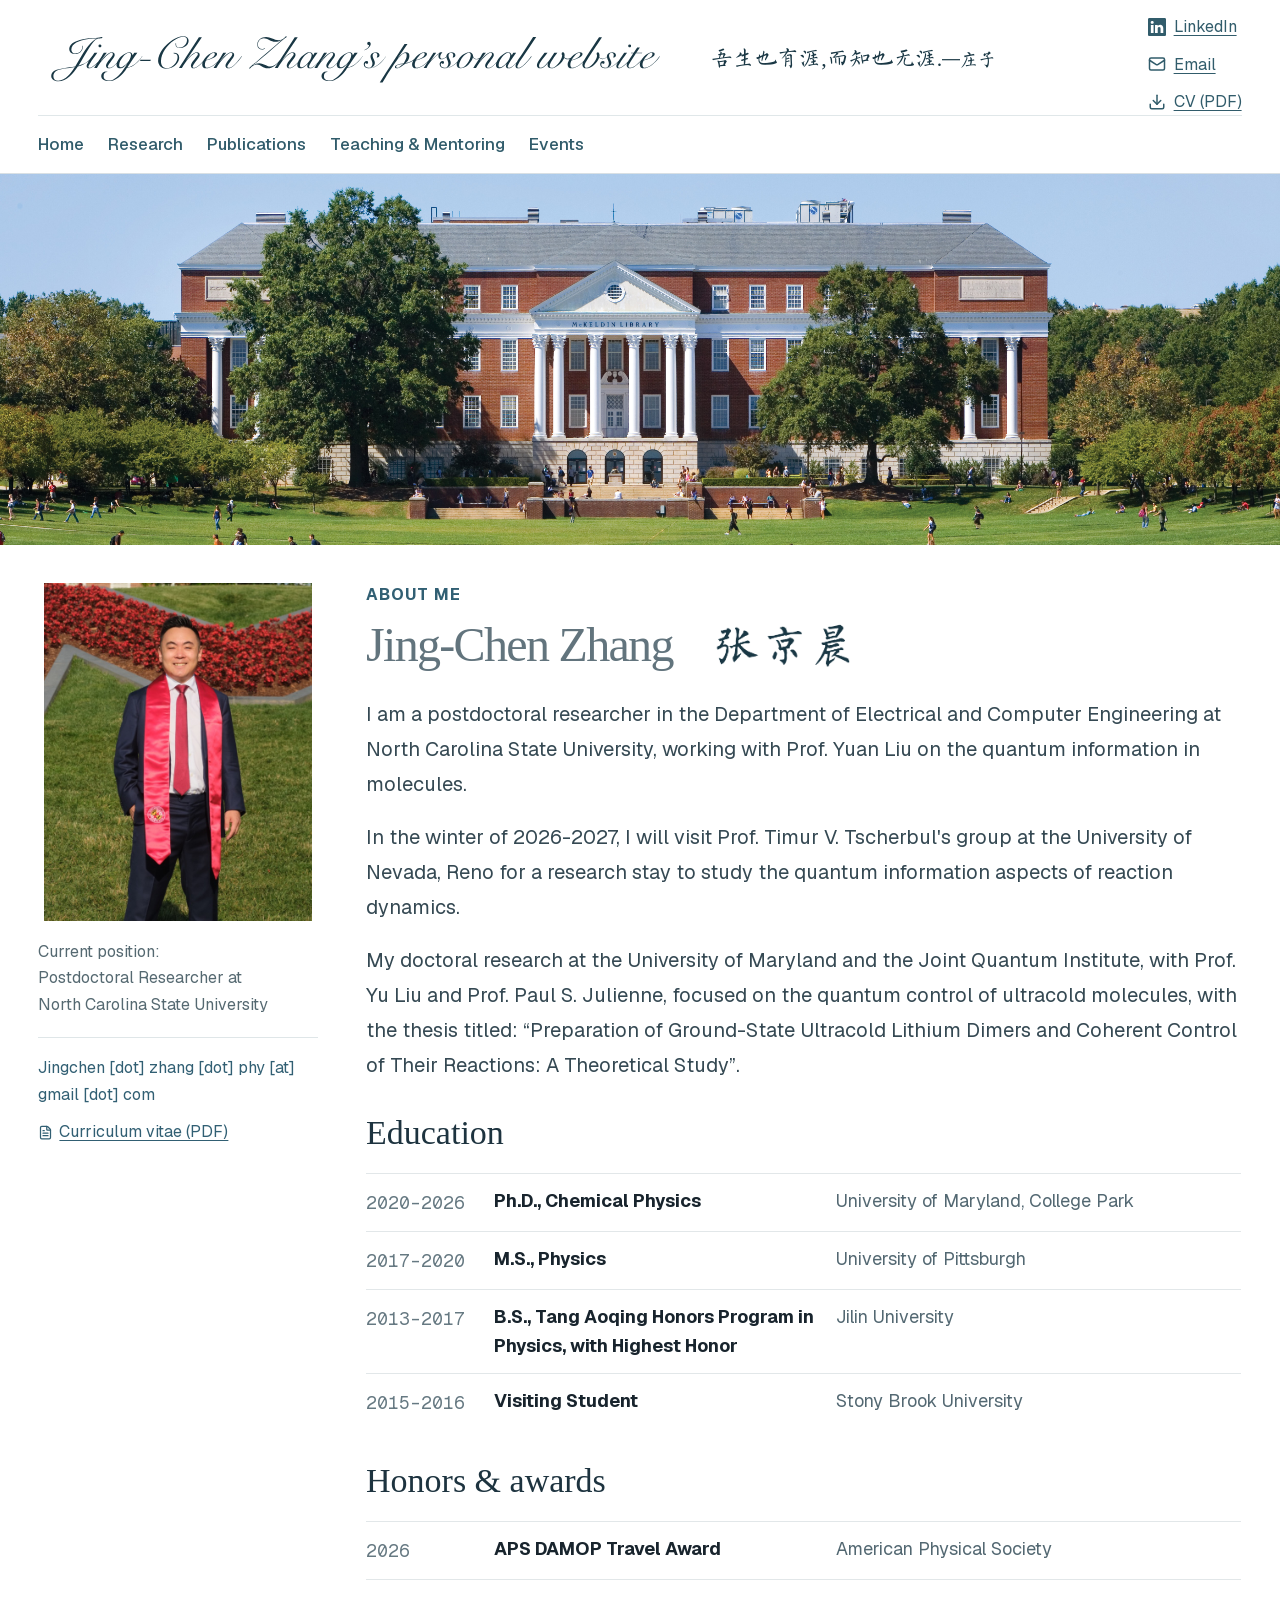
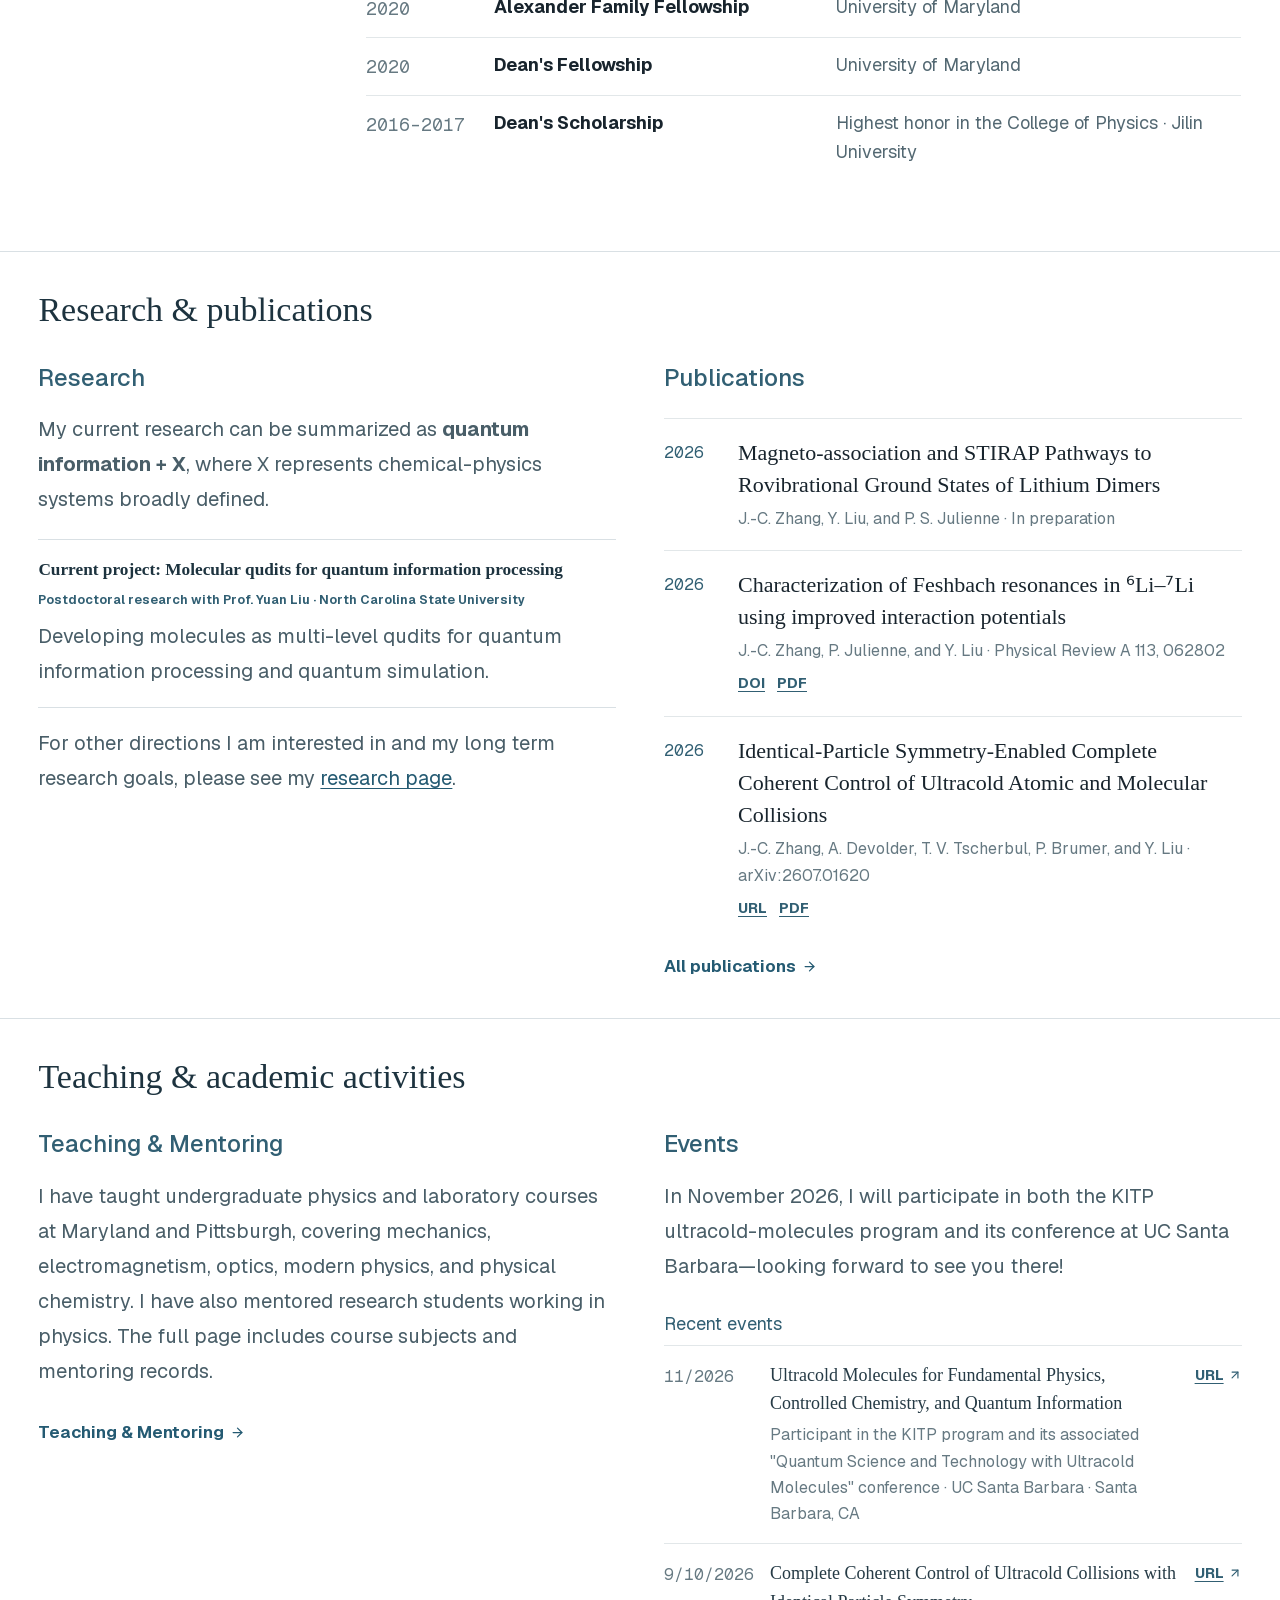
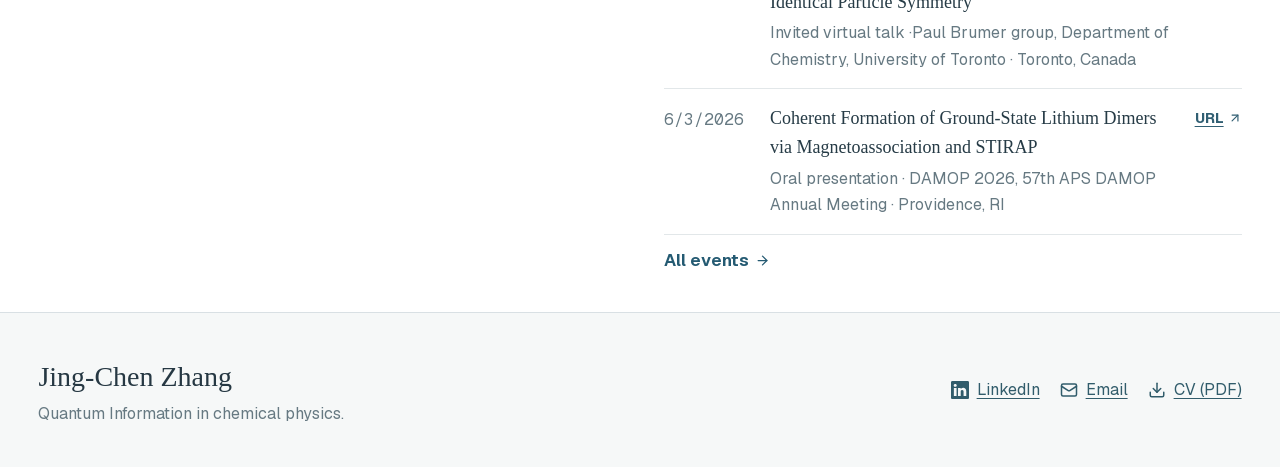
==== index.html @ 3a42a941 "Publish website from private source" ====
<!DOCTYPE html><html lang="en"><head><meta charSet="utf-8"/><meta name="viewport" content="width=device-width, initial-scale=1, viewport-fit=cover"/><link rel="preload" href="jingchen-personal-website-oneline.svg" as="image"/><link rel="preload" href="images/mckeldin-library-banner.jpg" as="image"/><link rel="preload" href="images/jingchen-zhang-portrait.jpg" as="image"/><link rel="preload" href="jingchen-zhang-liuti.png" as="image"/><link rel="stylesheet" href="_next/static/css/index.DDbt_9dZ.css" data-rsc-css-href="_next/static/css/index.DDbt_9dZ.css" data-precedence="vite-rsc/importer-resources"/><title>Jing-Chen Zhang&#x27;s personal website | 张京晨</title><meta name="description" content="Personal website of Jing-Chen Zhang (Jingchen Zhang, 张京晨), a postdoctoral researcher at NC State (NCSU) and Chemical Physics Ph.D. graduate of the University of Maryland (UMD)."/><meta name="author" content="Jing-Chen Zhang"/><link rel="author" href="https://jingchenzhang.com/"/><meta name="creator" content="Jing-Chen Zhang"/><meta property="og:title" content="Jing-Chen Zhang&#x27;s personal website | 张京晨"/><meta property="og:description" content="Personal website of Jing-Chen Zhang (Jingchen Zhang, 张京晨), a postdoctoral researcher at NC State (NCSU) and Chemical Physics Ph.D. graduate of the University of Maryland (UMD)."/><meta property="og:url" content="https://jingchenzhang.com"/><meta property="og:site_name" content="Jing-Chen Zhang&#x27;s personal website | 张京晨"/><meta property="og:type" content="website"/><meta property="og:image" content="https://jingchenzhang.com/images/mckeldin-library-banner.jpg"/><meta property="og:image:width" content="4992"/><meta property="og:image:height" content="2809"/><meta property="og:image:alt" content="Jing-Chen Zhang&#x27;s personal website | 张京晨"/><meta name="twitter:card" content="summary_large_image"/><meta name="twitter:title" content="Jing-Chen Zhang&#x27;s personal website | 张京晨"/><meta name="twitter:description" content="Personal website of Jing-Chen Zhang (Jingchen Zhang, 张京晨), a postdoctoral researcher at NC State (NCSU) and Chemical Physics Ph.D. graduate of the University of Maryland (UMD)."/><meta name="twitter:image" content="https://jingchenzhang.com/images/mckeldin-library-banner.jpg"/><link rel="icon" href="favicon.svg?v=jz"/>
<link rel="canonical" href="https://jingchenzhang.com/"/></head><body><main class="simple-site"><script type="application/ld+json">[{"@context":"https://schema.org","@type":"WebSite","@id":"https://jingchenzhang.com/#website","url":"https://jingchenzhang.com/","name":"Jing-Chen Zhang's personal website | 张京晨","alternateName":["Jing-Chen Zhang","Jingchen Zhang","张京晨"],"description":"Personal website of Jing-Chen Zhang (Jingchen Zhang, 张京晨), a postdoctoral researcher at NC State (NCSU) and Chemical Physics Ph.D. graduate of the University of Maryland (UMD).","publisher":{"@id":"https://jingchenzhang.com/#person"}},{"@context":"https://schema.org","@type":"ProfilePage","@id":"https://jingchenzhang.com/#profile","url":"https://jingchenzhang.com/","name":"Jing-Chen Zhang's personal website | 张京晨","description":"Personal website of Jing-Chen Zhang (Jingchen Zhang, 张京晨), a postdoctoral researcher at NC State (NCSU) and Chemical Physics Ph.D. graduate of the University of Maryland (UMD).","isPartOf":{"@id":"https://jingchenzhang.com/#website"},"mainEntity":{"@type":"Person","@id":"https://jingchenzhang.com/#person","name":"Jing-Chen Zhang","givenName":"Jing-Chen","familyName":"Zhang","alternateName":["张京晨","Jingchen Zhang","J.-C. Zhang"],"url":"https://jingchenzhang.com/","image":"https://jingchenzhang.com/images/jingchen-zhang-portrait.jpg","jobTitle":"Postdoctoral Researcher","description":"Personal website of Jing-Chen Zhang (Jingchen Zhang, 张京晨), a postdoctoral researcher at NC State (NCSU) and Chemical Physics Ph.D. graduate of the University of Maryland (UMD).","worksFor":{"@type":"CollegeOrUniversity","name":"North Carolina State University","alternateName":["NC State","NCSU"],"url":"https://www.ncsu.edu/"},"memberOf":{"@type":"ResearchOrganization","name":"QUEST Lab — Prof. Yuan Liu, North Carolina State University","url":"https://yuanliu.group/"},"alumniOf":[{"@type":"CollegeOrUniversity","name":"University of Maryland, College Park","alternateName":["University of Maryland","UMD"],"url":"https://www.umd.edu/"},{"@type":"CollegeOrUniversity","name":"University of Pittsburgh","url":"https://www.pitt.edu/"},{"@type":"CollegeOrUniversity","name":"Jilin University","url":"https://www.jlu.edu.cn/"}],"sameAs":["https://www.linkedin.com/in/jingchen-zhang","https://www.researchgate.net/profile/Jing-Chen-Zhang","https://quics.umd.edu/people/jing-chen-zhang","https://ipst.umd.edu/people/jingchen-zhang","https://github.com/JCZhang1"],"subjectOf":[{"@type":"WebPage","url":"https://yuanliu.group/people/#dr-jingchen-zhang"},{"@type":"WebPage","url":"https://blog.umd.edu/yuliu/group/"},{"@type":"WebPage","url":"https://umdphysics.umd.edu/people/graduate-students.html"}],"knowsAbout":["Molecular quantum information","Chemical reaction dynamics","Quantum control","Ultracold molecules","Nonequilibrium statistical mechanics"]}}]</script><header class="site-header"><div class="site-brand"><a class="wordmark" href="./" aria-label="Jing-Chen Zhang home"><img class="english-title-script" src="jingchen-personal-website-oneline.svg" width="760" height="74" alt="Jing-Chen Zhang&#x27;s personal website | 张京晨"/></a><p class="website-label visually-hidden">Jing-Chen Zhang&#x27;s personal website | 张京晨</p><p class="header-motto" lang="zh-Hans">吾生也有涯,而知也无涯.<cite>—庄子</cite></p></div><nav aria-label="Primary navigation"><a href="./">Home</a><a href="research/" data-nav-subject="research">Research</a><a href="publications/" data-nav-subject="publications">Publications</a><a href="teaching/" data-nav-subject="teaching">Teaching &amp; Mentoring</a><a href="talks/" data-nav-subject="talks">Events</a></nav><div class="header-social"><a class="contact-link" href="https://www.linkedin.com/in/jingchen-zhang" target="_blank" rel="noreferrer" aria-label="Jing-Chen Zhang on LinkedIn"><svg xmlns="http://www.w3.org/2000/svg" width="18" height="18" fill="currentColor" viewBox="0 0 16 16" aria-hidden="true" focusable="false"><path d="M0 1.146C0 .513.526 0 1.175 0h13.65C15.474 0 16 .513 16 1.146v13.708c0 .633-.526 1.146-1.175 1.146H1.175C.526 16 0 15.487 0 14.854zm4.943 12.248V6.169H2.542v7.225zm-1.2-8.212c.837 0 1.358-.554 1.358-1.248-.015-.709-.52-1.248-1.342-1.248S2.4 3.226 2.4 3.934c0 .694.521 1.248 1.327 1.248zm4.908 8.212V9.359c0-.216.016-.432.08-.586.173-.431.568-.878 1.232-.878.869 0 1.216.662 1.216 1.634v3.865h2.401V9.25c0-2.22-1.184-3.252-2.764-3.252-1.274 0-1.845.7-2.165 1.193v.025h-.016l.016-.025V6.169h-2.4c.03.678 0 7.225 0 7.225z"></path></svg><span>LinkedIn</span></a><a class="contact-link" href="mailto:jingchen.zhang.phy@gmail.com" aria-label="Email Jing-Chen Zhang"><svg xmlns="http://www.w3.org/2000/svg" width="18" height="18" viewBox="0 0 24 24" fill="none" stroke="currentColor" stroke-width="2" stroke-linecap="round" stroke-linejoin="round" class="lucide lucide-mail" aria-hidden="true"><path d="m22 7-8.991 5.727a2 2 0 0 1-2.009 0L2 7"></path><rect x="2" y="4" width="20" height="16" rx="2"></rect></svg><span>Email</span></a><a class="contact-link" href="Jing-Chen-Zhang-CV-2026.pdf" target="_blank" rel="noreferrer" aria-label="Jing-Chen Zhang&#x27;s CV (PDF)"><svg xmlns="http://www.w3.org/2000/svg" width="18" height="18" viewBox="0 0 24 24" fill="none" stroke="currentColor" stroke-width="2" stroke-linecap="round" stroke-linejoin="round" class="lucide lucide-download" aria-hidden="true"><path d="M12 15V3"></path><path d="M21 15v4a2 2 0 0 1-2 2H5a2 2 0 0 1-2-2v-4"></path><path d="m7 10 5 5 5-5"></path></svg><span>CV (PDF)</span></a></div></header><div class="home-panorama-frame"><img class="home-panorama-image" src="images/mckeldin-library-banner.jpg" alt="McKeldin Library and the fountain-lined lawn at the University of Maryland, College Park" style="object-position:center 24%" width="4992" height="2809"/></div><section class="profile-intro content-width"><aside class="profile-sidebar" aria-label="Profile and contact"><img class="profile-portrait" src="images/jingchen-zhang-portrait.jpg" width="640" height="800" alt="Jing-Chen Zhang at the University of Maryland on graduation day"/><p>Current position: <br/>Postdoctoral Researcher at<br/>North Carolina State University</p><div class="sidebar-links"><p id="contact-email" class="protected-email">Jingchen [dot] zhang [dot] phy [at] gmail [dot] com</p><a href="Jing-Chen-Zhang-CV-2026.pdf" target="_blank" rel="noreferrer"><svg xmlns="http://www.w3.org/2000/svg" width="15" height="15" viewBox="0 0 24 24" fill="none" stroke="currentColor" stroke-width="2" stroke-linecap="round" stroke-linejoin="round" class="lucide lucide-file-text" aria-hidden="true"><path d="M6 22a2 2 0 0 1-2-2V4a2 2 0 0 1 2-2h8a2.4 2.4 0 0 1 1.704.706l3.588 3.588A2.4 2.4 0 0 1 20 8v12a2 2 0 0 1-2 2z"></path><path d="M14 2v5a1 1 0 0 0 1 1h5"></path><path d="M10 9H8"></path><path d="M16 13H8"></path><path d="M16 17H8"></path></svg> Curriculum vitae (PDF)</a></div></aside><div class="profile-copy"><p class="simple-kicker">About me</p><h1 class="profile-name"><span class="english-name">Jing-Chen Zhang</span><img class="intro-name-calligraphy" src="jingchen-zhang-liuti.png" width="190" height="48" alt="张京晨" lang="zh-Hans"/></h1><p>I am a postdoctoral researcher in the Department of Electrical and Computer Engineering at North Carolina State University, working with Prof. Yuan Liu on the quantum information in molecules.</p><p>In the winter of 2026-2027, I will visit Prof. Timur V. Tscherbul&#x27;s group at the University of Nevada, Reno for a research stay to study the quantum information aspects of reaction dynamics.</p><p>My doctoral research at the University of Maryland and the Joint Quantum Institute, with Prof. Yu Liu and Prof. Paul S. Julienne, focused on the quantum control of ultracold molecules, with the thesis titled: “Preparation of Ground-State Ultracold Lithium Dimers and Coherent Control of Their Reactions: A Theoretical Study”.</p><section class="home-education" aria-labelledby="home-education-heading"><h2 id="home-education-heading">Education</h2><div class="education-list"><div class="education-row"><time>2020–2026</time><strong>Ph.D., Chemical Physics</strong><span>University of Maryland, College Park</span></div><div class="education-row"><time>2017–2020</time><strong>M.S., Physics</strong><span>University of Pittsburgh</span></div><div class="education-row"><time>2013–2017</time><strong>B.S., Tang Aoqing Honors Program in Physics, with Highest Honor</strong><span>Jilin University</span></div><div class="education-row"><time>2015–2016</time><strong>Visiting Student</strong><span>Stony Brook University</span></div></div></section><section class="home-education" aria-labelledby="home-awards-heading"><h2 id="home-awards-heading">Honors &amp; awards</h2><div class="education-list"><div class="education-row"><time>2026</time><strong>APS DAMOP Travel Award</strong><span>American Physical Society</span></div><div class="education-row"><time>2020</time><strong>Alexander Family Fellowship</strong><span>University of Maryland</span></div><div class="education-row"><time>2020</time><strong>Dean&#x27;s Fellowship</strong><span>University of Maryland</span></div><div class="education-row"><time>2016–2017</time><strong>Dean&#x27;s Scholarship</strong><span>Highest honor in the College of Physics · Jilin University</span></div></div></section></div></section><section class="home-section home-group content-width"><h2>Research &amp; publications</h2><div class="home-group-content"><div class="home-summary home-group-subject" data-home-subject="research"><h3 id="research-heading"><a href="research/">Research</a></h3><p>My current research can be summarized as <strong>quantum information + X</strong>, where X represents chemical-physics systems broadly defined.</p><div class="home-research-projects"><article><h4>Current project: Molecular qudits for quantum information processing</h4><p class="home-project-context">Postdoctoral research with Prof. Yuan Liu · North Carolina State University</p><p>Developing molecules as multi-level qudits for quantum information processing and quantum simulation.</p></article></div><p>For other directions I am interested in and my long term research goals, please see my <a href="research/" class="research-page-link">research page</a>.</p></div><div class="home-summary home-group-subject" data-home-subject="publications"><h3 id="publications-heading"><a href="publications/">Publications</a></h3><div class="simple-publications"><article><time>2026</time><div><h3>Magneto-association and STIRAP Pathways to Rovibrational Ground States of Lithium Dimers</h3><p>J.-C. Zhang, Y. Liu, and P. S. Julienne<!-- --> · <!-- -->In preparation</p></div></article><article><time>2026</time><div><h3>Characterization of Feshbach resonances in ⁶Li–⁷Li using improved interaction potentials</h3><p>J.-C. Zhang, P. Julienne, and Y. Liu<!-- --> · <!-- -->Physical Review A 113, 062802</p><a href="https://doi.org/10.1103/p3bm-rpcb" target="_blank" rel="noreferrer">DOI</a><a href="papers/zhang-2026-feshbach-resonances.pdf" target="_blank" rel="noreferrer">PDF</a></div></article><article><time>2026</time><div><h3>Identical-Particle Symmetry-Enabled Complete Coherent Control of Ultracold Atomic and Molecular Collisions</h3><p>J.-C. Zhang, A. Devolder, T. V. Tscherbul, P. Brumer, and Y. Liu<!-- --> · <!-- -->arXiv:2607.01620</p><a href="https://arxiv.org/abs/2607.01620" target="_blank" rel="noreferrer">URL</a><a href="papers/zhang-2026-coherent-control.pdf" target="_blank" rel="noreferrer">PDF</a></div></article></div><a class="text-link section-more" href="publications/">All publications<svg xmlns="http://www.w3.org/2000/svg" width="15" height="15" viewBox="0 0 24 24" fill="none" stroke="currentColor" stroke-width="2" stroke-linecap="round" stroke-linejoin="round" class="lucide lucide-arrow-right" aria-hidden="true"><path d="M5 12h14"></path><path d="m12 5 7 7-7 7"></path></svg></a></div></div></section><section class="home-section home-group content-width"><h2>Teaching &amp; academic activities</h2><div class="home-group-content"><div class="home-summary home-group-subject" data-home-subject="teaching"><h3 id="teaching-heading"><a href="teaching/">Teaching &amp; Mentoring</a></h3><p>I have taught undergraduate physics and laboratory courses at Maryland and Pittsburgh, covering mechanics, electromagnetism, optics, modern physics, and physical chemistry. I have also mentored research students working in physics. The full page includes course subjects and mentoring records.</p><a class="text-link section-more" href="teaching/">Teaching &amp; Mentoring<svg xmlns="http://www.w3.org/2000/svg" width="15" height="15" viewBox="0 0 24 24" fill="none" stroke="currentColor" stroke-width="2" stroke-linecap="round" stroke-linejoin="round" class="lucide lucide-arrow-right" aria-hidden="true"><path d="M5 12h14"></path><path d="m12 5 7 7-7 7"></path></svg></a></div><div class="home-summary home-group-subject" data-home-subject="talks"><h3 id="activities-heading"><a href="talks/">Events</a></h3><p>In November 2026, I will participate in both the KITP ultracold-molecules program and its conference at UC Santa Barbara—looking forward to see you there!</p><section class="home-activity-block" aria-labelledby="home-talks-heading"><h4 id="home-talks-heading">Recent events</h4><div class="activity-list"><article class="activity-row"><time>11/2026</time><div><strong>Ultracold Molecules for Fundamental Physics, Controlled Chemistry, and Quantum Information</strong><small>Participant in the KITP program and its associated &quot;Quantum Science and Technology with Ultracold Molecules&quot; conference · UC Santa Barbara · Santa Barbara, CA</small></div><a class="activity-url" href="https://www.kitp.ucsb.edu/activities/ultracold-c26" target="_blank" rel="noreferrer" aria-label="Open URL for Ultracold Molecules for Fundamental Physics, Controlled Chemistry, and Quantum Information">URL <svg xmlns="http://www.w3.org/2000/svg" width="14" height="14" viewBox="0 0 24 24" fill="none" stroke="currentColor" stroke-width="2" stroke-linecap="round" stroke-linejoin="round" class="lucide lucide-arrow-up-right" aria-hidden="true"><path d="M7 7h10v10"></path><path d="M7 17 17 7"></path></svg></a></article><article class="activity-row"><time>9/10/2026</time><div><strong>Complete Coherent Control of Ultracold Collisions with Identical Particle Symmetry</strong><small>Invited virtual talk ·Paul Brumer group, Department of Chemistry, University of Toronto · Toronto, Canada</small></div><a class="activity-url" href="https://www.chemistry.utoronto.ca/people/directories/all-faculty/paul-brumer" target="_blank" rel="noreferrer" aria-label="Open URL for Complete Coherent Control of Ultracold Collisions with Identical Particle Symmetry">URL <svg xmlns="http://www.w3.org/2000/svg" width="14" height="14" viewBox="0 0 24 24" fill="none" stroke="currentColor" stroke-width="2" stroke-linecap="round" stroke-linejoin="round" class="lucide lucide-arrow-up-right" aria-hidden="true"><path d="M7 7h10v10"></path><path d="M7 17 17 7"></path></svg></a></article><article class="activity-row"><time>6/3/2026</time><div><strong>Coherent Formation of Ground-State Lithium Dimers via Magnetoassociation and STIRAP</strong><small>Oral presentation · DAMOP 2026, 57th APS DAMOP Annual Meeting · Providence, RI</small></div><a class="activity-url" href="https://meetings-archive.aps.org/damop/2026/f08/7/" target="_blank" rel="noreferrer" aria-label="Open URL for Coherent Formation of Ground-State Lithium Dimers via Magnetoassociation and STIRAP">URL <svg xmlns="http://www.w3.org/2000/svg" width="14" height="14" viewBox="0 0 24 24" fill="none" stroke="currentColor" stroke-width="2" stroke-linecap="round" stroke-linejoin="round" class="lucide lucide-arrow-up-right" aria-hidden="true"><path d="M7 7h10v10"></path><path d="M7 17 17 7"></path></svg></a></article></div></section><a class="text-link section-more" href="talks/">All events<svg xmlns="http://www.w3.org/2000/svg" width="15" height="15" viewBox="0 0 24 24" fill="none" stroke="currentColor" stroke-width="2" stroke-linecap="round" stroke-linejoin="round" class="lucide lucide-arrow-right" aria-hidden="true"><path d="M5 12h14"></path><path d="m12 5 7 7-7 7"></path></svg></a></div></div></section><footer><div><strong>Jing-Chen Zhang</strong><span>Quantum Information in chemical physics.</span></div><div class="footer-links"><a class="contact-link" href="https://www.linkedin.com/in/jingchen-zhang" target="_blank" rel="noreferrer" aria-label="Jing-Chen Zhang on LinkedIn"><svg xmlns="http://www.w3.org/2000/svg" width="18" height="18" fill="currentColor" viewBox="0 0 16 16" aria-hidden="true" focusable="false"><path d="M0 1.146C0 .513.526 0 1.175 0h13.65C15.474 0 16 .513 16 1.146v13.708c0 .633-.526 1.146-1.175 1.146H1.175C.526 16 0 15.487 0 14.854zm4.943 12.248V6.169H2.542v7.225zm-1.2-8.212c.837 0 1.358-.554 1.358-1.248-.015-.709-.52-1.248-1.342-1.248S2.4 3.226 2.4 3.934c0 .694.521 1.248 1.327 1.248zm4.908 8.212V9.359c0-.216.016-.432.08-.586.173-.431.568-.878 1.232-.878.869 0 1.216.662 1.216 1.634v3.865h2.401V9.25c0-2.22-1.184-3.252-2.764-3.252-1.274 0-1.845.7-2.165 1.193v.025h-.016l.016-.025V6.169h-2.4c.03.678 0 7.225 0 7.225z"></path></svg><span>LinkedIn</span></a><a class="contact-link" href="mailto:jingchen.zhang.phy@gmail.com" aria-label="Email Jing-Chen Zhang"><svg xmlns="http://www.w3.org/2000/svg" width="18" height="18" viewBox="0 0 24 24" fill="none" stroke="currentColor" stroke-width="2" stroke-linecap="round" stroke-linejoin="round" class="lucide lucide-mail" aria-hidden="true"><path d="m22 7-8.991 5.727a2 2 0 0 1-2.009 0L2 7"></path><rect x="2" y="4" width="20" height="16" rx="2"></rect></svg><span>Email</span></a><a class="contact-link" href="Jing-Chen-Zhang-CV-2026.pdf" target="_blank" rel="noreferrer" aria-label="Jing-Chen Zhang&#x27;s CV (PDF)"><svg xmlns="http://www.w3.org/2000/svg" width="18" height="18" viewBox="0 0 24 24" fill="none" stroke="currentColor" stroke-width="2" stroke-linecap="round" stroke-linejoin="round" class="lucide lucide-download" aria-hidden="true"><path d="M12 15V3"></path><path d="M21 15v4a2 2 0 0 1-2 2H5a2 2 0 0 1-2-2v-4"></path><path d="m7 10 5 5 5-5"></path></svg><span>CV (PDF)</span></a></div></footer></main><script data-owner-analytics type="module" src="https://static.cloudflareinsights.com/beacon.min.js" data-cf-beacon='{"token":"21d9a593dcea431090efbbdfda2f0b38"}'></script></body></html>
---- _next/static/css/index.DDbt_9dZ.css ----
@font-face{font-family:Geist;font-style:normal;font-weight:100 900;font-display:swap;src:url(../../../fonts/geist-ff2310f5.woff2)format("woff2");unicode-range:U+460-52F,U+1C80-1C8A,U+20B4,U+2DE0-2DFF,U+A640-A69F,U+FE2E-FE2F}@font-face{font-family:Geist;font-style:normal;font-weight:100 900;font-display:swap;src:url(../../../fonts/geist-875ccdd4.woff2)format("woff2");unicode-range:U+301,U+400-45F,U+490-491,U+4B0-4B1,U+2116}@font-face{font-family:Geist;font-style:normal;font-weight:100 900;font-display:swap;src:url(../../../fonts/geist-52306abf.woff2)format("woff2");unicode-range:U+102-103,U+110-111,U+128-129,U+168-169,U+1A0-1A1,U+1AF-1B0,U+300-301,U+303-304,U+308-309,U+323,U+329,U+1EA0-1EF9,U+20AB}@font-face{font-family:Geist;font-style:normal;font-weight:100 900;font-display:swap;src:url(../../../fonts/geist-001175b1.woff2)format("woff2");unicode-range:U+100-2BA,U+2BD-2C5,U+2C7-2CC,U+2CE-2D7,U+2DD-2FF,U+304,U+308,U+329,U+1D00-1DBF,U+1E00-1E9F,U+1EF2-1EFF,U+2020,U+20A0-20AB,U+20AD-20C0,U+2113,U+2C60-2C7F,U+A720-A7FF}@font-face{font-family:Geist;font-style:normal;font-weight:100 900;font-display:swap;src:url(../../../fonts/geist-98bbbccb.woff2)format("woff2");unicode-range:U+??,U+131,U+152-153,U+2BB-2BC,U+2C6,U+2DA,U+2DC,U+304,U+308,U+329,U+2000-206F,U+20AC,U+2122,U+2191,U+2193,U+2212,U+2215,U+FEFF,U+FFFD}@font-face{font-family:Geist Mono;font-style:normal;font-weight:100 900;font-display:swap;src:url(../../../fonts/geist-mono-f6b33328.woff2)format("woff2");unicode-range:U+460-52F,U+1C80-1C8A,U+20B4,U+2DE0-2DFF,U+A640-A69F,U+FE2E-FE2F}@font-face{font-family:Geist Mono;font-style:normal;font-weight:100 900;font-display:swap;src:url(../../../fonts/geist-mono-44e03052.woff2)format("woff2");unicode-range:U+301,U+400-45F,U+490-491,U+4B0-4B1,U+2116}@font-face{font-family:Geist Mono;font-style:normal;font-weight:100 900;font-display:swap;src:url(../../../fonts/geist-mono-0638449e.woff2)format("woff2");unicode-range:U+2000-2001,U+2004-2008,U+200A,U+23B8-23BD,U+2500-259F}@font-face{font-family:Geist Mono;font-style:normal;font-weight:100 900;font-display:swap;src:url(../../../fonts/geist-mono-971fb274.woff2)format("woff2");unicode-range:U+102-103,U+110-111,U+128-129,U+168-169,U+1A0-1A1,U+1AF-1B0,U+300-301,U+303-304,U+308-309,U+323,U+329,U+1EA0-1EF9,U+20AB}@font-face{font-family:Geist Mono;font-style:normal;font-weight:100 900;font-display:swap;src:url(../../../fonts/geist-mono-44745446.woff2)format("woff2");unicode-range:U+100-2BA,U+2BD-2C5,U+2C7-2CC,U+2CE-2D7,U+2DD-2FF,U+304,U+308,U+329,U+1D00-1DBF,U+1E00-1E9F,U+1EF2-1EFF,U+2020,U+20A0-20AB,U+20AD-20C0,U+2113,U+2C60-2C7F,U+A720-A7FF}@font-face{font-family:Geist Mono;font-style:normal;font-weight:100 900;font-display:swap;src:url(../../../fonts/geist-mono-013b2f2f.woff2)format("woff2");unicode-range:U+??,U+131,U+152-153,U+2BB-2BC,U+2C6,U+2DA,U+2DC,U+304,U+308,U+329,U+2000-206F,U+20AC,U+2122,U+2191,U+2193,U+2212,U+2215,U+FEFF,U+FFFD}:root{--font-geist-sans:"Geist";--font-geist-mono:"Geist Mono"}@layer theme{:root,:host{--spacing:.25rem;--default-transition-duration:.15s;--default-transition-timing-function:cubic-bezier(.4, 0, .2, 1);--default-font-family:var(--font-geist-sans);--default-mono-font-family:var(--font-geist-mono)}}@layer base{*,:after,:before{box-sizing:border-box;border:0 solid;margin:0;padding:0}::backdrop{box-sizing:border-box;border:0 solid;margin:0;padding:0}::file-selector-button{box-sizing:border-box;border:0 solid;margin:0;padding:0}html,:host{-webkit-text-size-adjust:100%;tab-size:4;line-height:1.5;font-family:var(--default-font-family,ui-sans-serif, system-ui, sans-serif, "Apple Color Emoji", "Segoe UI Emoji", "Segoe UI Symbol", "Noto Color Emoji");font-feature-settings:var(--default-font-feature-settings,normal);font-variation-settings:var(--default-font-variation-settings,normal);-webkit-tap-highlight-color:transparent}hr{height:0;color:inherit;border-top-width:1px}abbr:where([title]){-webkit-text-decoration:underline dotted;text-decoration:underline dotted}h1,h2,h3,h4,h5,h6{font-size:inherit;font-weight:inherit}a{color:inherit;-webkit-text-decoration:inherit;-webkit-text-decoration:inherit;-webkit-text-decoration:inherit;-webkit-text-decoration:inherit;text-decoration:inherit}b,strong{font-weight:bolder}code,kbd,samp,pre{font-family:var(--default-mono-font-family,ui-monospace, SFMono-Regular, Menlo, Monaco, Consolas, "Liberation Mono", "Courier New", monospace);font-feature-settings:var(--default-mono-font-feature-settings,normal);font-variation-settings:var(--default-mono-font-variation-settings,normal);font-size:1em}small{font-size:80%}sub,sup{vertical-align:baseline;font-size:75%;line-height:0;position:relative}sub{bottom:-.25em}sup{top:-.5em}table{text-indent:0;border-color:inherit;border-collapse:collapse}:-moz-focusring{outline:auto}progress{vertical-align:baseline}summary{display:list-item}ol,ul,menu{list-style:none}img,svg,video,canvas,audio,iframe,embed,object{vertical-align:middle;display:block}img,video{max-width:100%;height:auto}button,input,select,optgroup,textarea{font:inherit;font-feature-settings:inherit;font-variation-settings:inherit;letter-spacing:inherit;color:inherit;opacity:1;background-color:#0000;border-radius:0}::file-selector-button{font:inherit;font-feature-settings:inherit;font-variation-settings:inherit;letter-spacing:inherit;color:inherit;opacity:1;background-color:#0000;border-radius:0}:where(select:is([multiple],[size])) optgroup{font-weight:bolder}:where(select:is([multiple],[size])) optgroup option{padding-inline-start:20px}::file-selector-button{margin-inline-end:4px}::placeholder{opacity:1}@supports (not ((-webkit-appearance:-apple-pay-button))) or (contain-intrinsic-size:1px){::placeholder{color:currentColor}@supports (color:color-mix(in lab, red, red)){::placeholder{color:color-mix(in oklab, currentcolor 50%, transparent)}}}textarea{resize:vertical}::-webkit-search-decoration{-webkit-appearance:none}::-webkit-date-and-time-value{min-height:1lh;text-align:inherit}::-webkit-datetime-edit{display:inline-flex}::-webkit-datetime-edit-fields-wrapper{padding:0}::-webkit-datetime-edit{padding-block:0}::-webkit-datetime-edit-year-field{padding-block:0}::-webkit-datetime-edit-month-field{padding-block:0}::-webkit-datetime-edit-day-field{padding-block:0}::-webkit-datetime-edit-hour-field{padding-block:0}::-webkit-datetime-edit-minute-field{padding-block:0}::-webkit-datetime-edit-second-field{padding-block:0}::-webkit-datetime-edit-millisecond-field{padding-block:0}::-webkit-datetime-edit-meridiem-field{padding-block:0}::-webkit-calendar-picker-indicator{line-height:1}:-moz-ui-invalid{box-shadow:none}button,input:where([type=button],[type=reset],[type=submit]){-webkit-appearance:button;appearance:button}::file-selector-button{-webkit-appearance:button;appearance:button}::-webkit-inner-spin-button{height:auto}::-webkit-outer-spin-button{height:auto}[hidden]:where(:not([hidden=until-found])){display:none!important}}@layer components;@layer utilities{.collapse{visibility:collapse}.visible{visibility:visible}.relative{position:relative}.static{position:static}.start{inset-inline-start:var(--spacing)}.container{width:100%}@media (min-width:40rem){.container{max-width:40rem}}@media (min-width:48rem){.container{max-width:48rem}}@media (min-width:64rem){.container{max-width:64rem}}@media (min-width:80rem){.container{max-width:80rem}}@media (min-width:96rem){.container{max-width:96rem}}.block{display:block}.contents{display:contents}.hidden{display:none}.inline{display:inline}.grow{flex-grow:1}.transition{transition-property:color,background-color,border-color,outline-color,text-decoration-color,fill,stroke,--tw-gradient-from,--tw-gradient-via,--tw-gradient-to,opacity,box-shadow,transform,translate,scale,rotate,filter,-webkit-backdrop-filter,backdrop-filter,display,content-visibility,overlay,pointer-events;transition-timing-function:var(--tw-ease,var(--default-transition-timing-function));transition-duration:var(--tw-duration,var(--default-transition-duration))}}:root{--background:#f4f7f6;--foreground:#101927;--card:#fff;--card-foreground:#101927;--primary:#0a5369;--primary-foreground:#f9ffff;--secondary:#d9eef0;--secondary-foreground:#163541;--muted:#e9efee;--muted-foreground:#53636a;--accent:#ed6a4b;--accent-foreground:#fff;--border:#cbd8d7;--ring:#17a6b7;--radius:.55rem;--navy:#071825;--cyan:#50d5dc;--paper:#f4f7f6;--ink-muted:#607078}.dark{--background:#071825;--foreground:#effafa;--card:#0d2531;--card-foreground:#effafa;--primary:#50d5dc;--primary-foreground:#071825;--secondary:#163440;--secondary-foreground:#effafa;--muted:#17303b;--muted-foreground:#abc2c5;--accent:#ff8568;--accent-foreground:#071825;--border:#294552;--ring:#50d5dc}*{box-sizing:border-box}html{scroll-behavior:smooth}body{background:var(--paper);color:var(--foreground);font-family:var(--font-geist-sans), Arial, sans-serif;margin:0;font-size:16px;line-height:1.65}a{color:inherit;text-decoration:none}.site-header{grid-template-columns:1fr auto 1fr;align-items:center;max-width:1280px;min-height:82px;margin:0 auto;padding:0 36px;display:grid}.site-brand{align-items:center;gap:clamp(22px,3vw,48px);min-width:0;display:flex}@font-face{font-family:Zhuangzi Liuti;src:url(../../../fonts/zhuangzi-liuti.ttf)format("truetype");font-display:swap}.header-motto{color:#193744;white-space:nowrap;margin:0;font-family:Zhuangzi Liuti,serif;font-size:clamp(18px,1.7vw,28px);line-height:1.5}.header-motto cite{font-size:.85em;font-style:normal}.wordmark{align-items:center;gap:10px;width:max-content;display:flex}.wordmark img{flex-shrink:0;display:block}.wordmark-name{color:#193744;letter-spacing:-.025em;white-space:nowrap;flex-direction:column;font-family:Georgia,Times New Roman,serif;font-size:1rem;font-weight:400;line-height:1.3;display:flex}.wordmark-chinese{color:#647a84;letter-spacing:.24em;margin-top:3px;font-family:Songti SC,Noto Serif CJK SC,SimSun,serif;font-size:.75rem}.wordmark:focus-visible{outline-offset:5px;outline:2px solid #315f73}.site-header nav{gap:28px;display:flex}.site-header nav a{color:#354650;font-size:.88rem;font-weight:560}.site-header nav a:hover{color:var(--primary)}.header-contact{justify-self:end;align-items:center;gap:8px;font-size:.88rem;font-weight:650;display:flex}.hero-shell{background:var(--navy);color:#eefafa;grid-template-columns:minmax(0,1.2fr) minmax(360px,.8fr);min-height:600px;display:grid;position:relative;overflow:hidden}.hero-shell:before{content:"";pointer-events:none;background-image:linear-gradient(#50d5dc0b 1px,#0000 1px),linear-gradient(90deg,#50d5dc0b 1px,#0000 1px);background-size:48px 48px;position:absolute;inset:0}.hero-copy{z-index:1;align-self:center;padding:82px 48px 82px max(48px,50vw - 604px);position:relative}.eyebrow{color:#148394;font-family:var(--font-geist-mono), monospace;letter-spacing:.12em;text-transform:uppercase;margin:0 0 18px;font-size:.75rem;font-weight:700}.hero-copy .eyebrow{color:var(--cyan)}.hero-copy h1{letter-spacing:-.055em;max-width:750px;margin:0;font-family:Georgia,Times New Roman,serif;font-size:clamp(3.7rem,7vw,6.4rem);font-weight:400;line-height:.94}.hero-copy h1 span{color:#9cb5bc;font-family:var(--font-geist-sans), sans-serif;letter-spacing:.14em;margin-top:22px;font-size:.26em;font-weight:500;display:block}.hero-lede{color:#bdced1;max-width:680px;margin:34px 0;font-size:clamp(1.05rem,1.5vw,1.28rem);line-height:1.65}.hero-actions{flex-wrap:wrap;gap:12px;display:flex}.button{border:1px solid #ffffff3d;border-radius:4px;align-items:center;gap:8px;padding:11px 16px;font-size:.88rem;font-weight:680;display:inline-flex}.button-primary{background:var(--cyan);border-color:var(--cyan);color:var(--navy)}.button-quiet{color:#e7f5f5}.appointment-line{border-top:1px solid #ffffff29;align-items:flex-start;gap:12px;max-width:650px;margin-top:48px;padding-top:20px;display:flex}.status-pulse{background:var(--accent);border-radius:50%;flex:none;width:7px;height:7px;margin-top:9px;box-shadow:0 0 0 5px #ed6a4b24}.appointment-line p{margin:0;font-size:.92rem}.appointment-line small{color:#8fa8ad;margin-top:2px;font-size:.78rem;display:block}.quantum-field{border-left:1px solid #ffffff1a;justify-content:center;align-items:center;min-height:600px;display:flex;position:relative;overflow:hidden}.quantum-field:after{content:"";background:radial-gradient(circle,#50d5dc1f,#0000 68%);width:480px;height:480px;position:absolute}.orbit{border:1px solid #50d5dc61;border-radius:50%;position:absolute}.orbit span{background:var(--accent);border:3px solid var(--navy);border-radius:50%;width:13px;height:13px;position:absolute;top:-7px;left:50%}.orbit-one{width:330px;height:190px;transform:rotate(22deg)}.orbit-two{width:190px;height:330px;transform:rotate(-32deg)}.orbit-three{width:285px;height:285px;transform:rotate(78deg)}.field-core{border:1px solid var(--cyan);z-index:2;background:#0c2a37;border-radius:50%;flex-direction:column;justify-content:center;align-items:center;width:124px;height:124px;display:flex;position:relative;box-shadow:0 0 45px #50d5dc38}.field-core strong{font-family:var(--font-geist-mono), monospace;letter-spacing:.14em;margin-top:5px;font-size:.8rem}.field-core small{color:#86a6ad}.field-label{color:#759097;font-family:var(--font-geist-mono), monospace;letter-spacing:.11em;text-transform:uppercase;font-size:.66rem;position:absolute}.field-label-top{top:28px;right:28px}.field-label-bottom{bottom:28px;left:28px}.research-strip{border-bottom:1px solid var(--border);background:#eef3f2;padding:56px max(36px,50vw - 604px)}.section-kicker{color:var(--primary);align-items:center;gap:10px;margin-bottom:28px;display:flex}.section-kicker h2{font-family:var(--font-geist-mono), monospace;letter-spacing:.1em;text-transform:uppercase;margin:0;font-size:.78rem}.thread-grid{background:var(--border);border:1px solid var(--border);grid-template-columns:repeat(3,1fr);gap:1px;display:grid}.thread-card{background:var(--paper);min-height:180px;padding:28px}.thread-card>span{color:var(--accent);font-family:var(--font-geist-mono), monospace;font-size:.72rem}.thread-card h3{margin:16px 0 8px;font-family:Georgia,Times New Roman,serif;font-size:1.45rem;font-weight:400}.thread-card p{color:var(--ink-muted);margin:0;font-size:.9rem;line-height:1.65}.home-grid{grid-template-columns:minmax(0,1.45fr) minmax(280px,.55fr);gap:40px;max-width:1280px;margin:0 auto;padding:82px 36px;display:grid}.section-heading-row{justify-content:space-between;align-items:end;margin-bottom:30px;display:flex}.section-heading-row .eyebrow{margin-bottom:8px}.section-heading-row h2,.notes-panel h2{letter-spacing:-.03em;margin:0;font-family:Georgia,Times New Roman,serif;font-size:2.25rem;font-weight:400}.section-heading-row>a{color:var(--primary);align-items:center;gap:5px;font-size:.84rem;font-weight:700;display:flex}.publication-feature{border-top:1px solid var(--border);grid-template-columns:62px 1fr;gap:22px;padding:24px 0;display:grid}.publication-feature:last-child{border-bottom:1px solid var(--border)}.pub-year{color:var(--accent);font-family:var(--font-geist-mono), monospace;padding-top:5px;font-size:.75rem}.publication-feature h3{margin:0;font-size:1.02rem;line-height:1.5}.publication-feature p{color:var(--ink-muted);margin:8px 0;font-size:.84rem}.publication-feature a{color:var(--primary);font-family:var(--font-geist-mono), monospace;align-items:center;gap:4px;font-size:.74rem;font-weight:700;display:inline-flex}.notes-panel{border-top:4px solid var(--primary);background:#dcebed;padding:32px}.notes-panel>svg{color:var(--primary);margin-bottom:26px}.notes-panel .eyebrow{margin-bottom:6px}.notes-panel>p:not(.eyebrow){color:#455b64;margin:18px 0;font-size:.9rem}.note-tags{flex-wrap:wrap;gap:7px;margin:24px 0 30px;display:flex}.note-tags span{color:#31505b;border:1px solid #0a536940;border-radius:999px;padding:4px 9px;font-size:.72rem}.notes-panel>a{align-items:center;gap:6px;font-size:.84rem;font-weight:720;display:flex}footer{background:var(--navy);color:#d9e6e8;justify-content:space-between;align-items:center;padding:42px max(36px,50vw - 604px);display:flex}footer>div:first-child{flex-direction:column;display:flex}footer strong{font-family:Georgia,Times New Roman,serif;font-size:1.15rem;font-weight:400}footer span{color:#839da3;font-size:.76rem}.footer-links{gap:20px;display:flex}.footer-links a{align-items:center;gap:6px;font-size:.78rem;display:flex}.content-width{max-width:1160px;margin-left:auto;margin-right:auto}.page-intro{background:var(--navy);color:#effafa;padding:92px max(36px,50vw - 580px)}.page-intro>svg{color:var(--cyan);margin-bottom:20px}.page-intro h1{letter-spacing:-.05em;max-width:930px;margin:0;font-family:Georgia,Times New Roman,serif;font-size:clamp(2.7rem,5.4vw,5rem);font-weight:400;line-height:1.02}.page-intro>p:last-child{color:#a9bfc3;max-width:700px;margin:28px 0 0;font-size:1.05rem}.compact-intro{padding-top:74px;padding-bottom:74px}.compact-intro h1{font-size:clamp(2.5rem,4.7vw,4.2rem)}.cv-actions{flex-wrap:wrap;gap:12px;margin-top:26px;display:flex}.cv-actions a{color:#245a72;border:1px solid #315f73;align-items:center;gap:7px;padding:10px 14px;font-size:.8rem;font-weight:700;display:inline-flex}.cv-actions a:first-child{color:#fff;background:#315f73}.research-intro{background-image:radial-gradient(circle at 82% 30%,#50d5dc26,#0000 28%),linear-gradient(#50d5dc0a 1px,#0000 1px);background-size:auto,100% 46px}.project-list{padding:36px 36px 86px}.project-row{border-bottom:1px solid var(--border);grid-template-columns:42px 50px 1fr 24px;align-items:start;gap:24px;padding:36px 0;display:grid}.project-index{color:var(--accent);font-family:var(--font-geist-mono), monospace;padding-top:12px;font-size:.73rem}.project-icon{color:var(--primary);background:#dcebed;justify-content:center;align-items:center;width:44px;height:44px;display:flex}.project-context{color:var(--primary);font-family:var(--font-geist-mono), monospace;letter-spacing:.02em;text-transform:uppercase;margin:0 0 7px;font-size:.7rem}.project-row h2{margin:0 0 7px;font-family:Georgia,Times New Roman,serif;font-size:1.55rem;font-weight:400}.project-row p:not(.project-context){color:var(--ink-muted);max-width:760px;margin:0;font-size:.9rem}.project-tags{flex-wrap:wrap;gap:6px;margin-top:14px;display:flex}.project-tags span{color:#496068;background:#e7eeee;border-radius:999px;padding:3px 8px;font-size:.68rem}.project-arrow{color:#8ca0a4;margin-top:12px}.publication-list{padding:42px 36px 90px}.publication-row{border-bottom:1px solid var(--border);grid-template-columns:54px 1fr;gap:32px;padding:34px 0;display:grid}.publication-number{color:#8ca0a4;font-family:var(--font-geist-mono), monospace;padding-top:5px;font-size:.73rem}.publication-meta{flex-wrap:wrap;gap:9px;margin-bottom:10px;display:flex}.publication-meta span{color:var(--primary);font-family:var(--font-geist-mono), monospace;text-transform:uppercase;font-size:.69rem}.publication-meta span+span:before{color:var(--accent);content:"·";margin-right:9px}.publication-row h2{max-width:900px;margin:0;font-family:Georgia,Times New Roman,serif;font-size:1.45rem;font-weight:400;line-height:1.35}.publication-row h2 a{color:inherit;font-family:inherit;font-size:inherit;font-weight:inherit}.publication-row h2 a:hover,.simple-publications h3 a:hover{color:#245a72}.publication-row p{color:var(--ink-muted);margin:10px 0;font-size:.84rem}.publication-row a{color:var(--primary);font-family:var(--font-geist-mono), monospace;align-items:center;gap:5px;font-size:.72rem;font-weight:720;display:inline-flex}.notes-intro{color:var(--foreground);background:#dcebed}.notes-intro .eyebrow{margin-bottom:10px}.notes-intro>p:last-child{color:#4b626a}.notes-list{padding:48px 36px 90px}.note-row{border-bottom:1px solid var(--border);grid-template-columns:180px 1fr;gap:34px;padding:36px 0;display:grid}.note-meta{font-family:var(--font-geist-mono), monospace;flex-direction:column;font-size:.71rem;display:flex}.note-meta span{color:var(--primary);text-transform:uppercase;font-weight:700}.note-meta time{color:#7e9297}.note-row h2{letter-spacing:-.02em;margin:0 0 9px;font-family:Georgia,Times New Roman,serif;font-size:1.75rem;font-weight:400;line-height:1.25}.note-row h2 a:hover{color:var(--primary)}.note-row p{color:var(--ink-muted);max-width:760px;margin:0;font-size:.92rem}.note-row-footer{justify-content:space-between;align-items:center;margin-top:18px;display:flex}.note-row-footer>span,.draft-badge{color:#9a3f29;text-transform:uppercase;background:#ffe9e2;border-radius:999px;padding:3px 8px;font-size:.68rem}.note-row-footer a{color:var(--primary);align-items:center;gap:5px;font-size:.76rem;font-weight:720;display:flex}.article-page{padding:52px 36px 100px}.back-link{color:var(--primary);align-items:center;gap:7px;margin-bottom:58px;font-size:.78rem;font-weight:700;display:inline-flex}.article-header,.article-body{max-width:760px;margin-left:auto;margin-right:auto}.article-header .note-meta{flex-direction:row;gap:14px;margin-bottom:20px}.article-header h1{letter-spacing:-.05em;margin:0;font-family:Georgia,Times New Roman,serif;font-size:clamp(2.7rem,5vw,4.6rem);font-weight:400;line-height:1.04}.article-header>p{color:var(--ink-muted);margin:24px 0 18px;font-size:1.05rem}.article-body{border-top:1px solid var(--border);color:#253943;margin-top:44px;padding-top:34px;font-family:Georgia,Times New Roman,serif;font-size:1.12rem;line-height:1.85}.article-body h2{color:var(--foreground);font-family:var(--font-geist-sans), sans-serif;margin:44px 0 12px;font-size:1.35rem}.article-body p{margin:0 0 24px}.article-body li{margin-bottom:6px}.note-interactions{border-top:1px solid var(--border);max-width:760px;margin:52px auto 0;padding-top:24px}.note-action-row,.note-share-panel{flex-wrap:wrap;gap:10px;display:flex}.note-action-button,.note-share-panel a,.note-share-panel button{color:#315f73;cursor:pointer;font:650 .88rem/1.4 var(--font-geist-sans), Arial, sans-serif;background:#f4f8f9;border:1px solid #c5d4da;border-radius:6px;align-items:center;gap:7px;min-height:40px;padding:8px 13px;display:inline-flex}.note-action-button:hover,.note-share-panel a:hover,.note-share-panel button:hover{background:#eaf2f4;border-color:#8eaab5}.note-action-button[aria-pressed=true]{color:#193744;background:#e7f0f2}.note-action-button[aria-pressed=true] svg{fill:currentColor}.note-share-panel{background:#fafcfc;border:1px solid #d9e0e4;border-radius:8px;margin-top:14px;padding:14px}.note-share-panel[hidden]{display:none}.share-status{color:#536872;align-self:center;font-size:.82rem}.note-comment-section{margin-top:36px}.note-comment-section h2{color:#1d333f;margin:0;font:400 1.65rem/1.3 Georgia,serif}.comment-note{color:#687b84;margin:6px 0 18px;font-size:.86rem}.note-comment-section:focus{outline:none}.comment-provider{--waline-bg-color:transparent;--waline-bg-color-light:#f4f8f9;--waline-border:1px solid #c5d4da;--waline-border-color:#c5d4da;--waline-color:#536872;--waline-disable-bg-color:#eef3f5;--waline-disable-color:#8a9aa1;--waline-info-bg-color:#f4f8f9;--waline-info-color:#687b84;--waline-theme-color:#315f73;--waline-active-color:#193744;color:var(--ink);font-family:var(--font-geist-sans), Arial, sans-serif;min-height:260px}.comment-loading{border:1px solid var(--border);color:#687b84;background:#f8fafb;border-radius:8px;margin:0;padding:22px}.comment-provider .wl-panel,.comment-provider .wl-card{border-radius:8px}.comment-provider .wl-btn{border-radius:6px;font-weight:680}.cv-layout{grid-template-columns:repeat(2,minmax(0,1fr));gap:32px;padding:70px 36px 100px;display:grid}.cv-section{border:1px solid var(--border);background:#fff;padding:28px}.cv-section-wide{grid-column:1/-1}.cv-section-title{border-bottom:1px solid var(--border);color:var(--primary);align-items:center;gap:10px;margin-bottom:8px;padding-bottom:18px;display:flex}.cv-section-title h2{color:var(--foreground);margin:0;font-family:Georgia,Times New Roman,serif;font-size:1.5rem;font-weight:400}.cv-entry{grid-template-columns:110px 1fr;gap:16px;padding:16px 0;display:grid}.cv-entry time{color:var(--accent);font-family:var(--font-geist-mono), monospace;padding-top:5px;font-size:.68rem}.cv-entry h3{margin:0;font-size:.9rem;line-height:1.4}.cv-entry p{color:var(--ink-muted);margin:3px 0 0;font-size:.78rem}.thesis-note{border-left:3px solid var(--primary);background:#eaf1f0;margin-top:18px;padding:18px}.thesis-note strong{text-transform:uppercase;font-size:.72rem}.thesis-note p{margin:6px 0;font-family:Georgia,Times New Roman,serif;font-size:.98rem;line-height:1.5}.thesis-note span{color:var(--ink-muted);font-size:.73rem}.skill-grid{grid-template-columns:repeat(3,1fr);gap:18px;padding-top:22px;display:grid}.skill-grid div{background:#edf2f1;padding:18px}.skill-grid span{color:var(--primary);font-family:var(--font-geist-mono), monospace;text-transform:uppercase;font-size:.68rem}.skill-grid p{margin:8px 0 0;font-size:.88rem}.teaching-intro{background:var(--navy)}.teaching-grid{grid-template-columns:repeat(2,1fr);gap:22px;padding:70px 36px 100px;display:grid}.teaching-grid>section{border-top:3px solid var(--primary);background:#fff;padding:30px}.teaching-grid>.community-panel{grid-column:1/-1}.teaching-icon{color:var(--primary);background:#dcebed;justify-content:center;align-items:center;width:46px;height:46px;margin-bottom:24px;display:flex}.teaching-grid .eyebrow{margin-bottom:5px}.teaching-grid h2{margin:0 0 22px;font-family:Georgia,Times New Roman,serif;font-size:1.8rem;font-weight:400}.teaching-grid h3{margin:20px 0 4px;font-size:.88rem}.teaching-grid p:not(.eyebrow){color:var(--ink-muted);font-size:.86rem}.mentee{border-top:1px solid var(--border);padding:15px 0;display:grid}.mentee strong{font-size:.88rem}.mentee span,.mentee small{color:var(--ink-muted);font-size:.74rem}.community-panel ul{grid-template-columns:repeat(2,1fr);gap:1px;margin:0 0 26px;padding:0;list-style:none;display:grid}.community-panel li{background:#edf2f1;flex-direction:column;padding:18px;display:flex}.community-panel li strong{font-size:.82rem}.community-panel li span{color:var(--ink-muted);font-size:.74rem}.community-panel>a{color:var(--primary);align-items:center;gap:6px;font-size:.8rem;font-weight:700;display:inline-flex}@media (max-width:900px){.site-header{grid-template-columns:1fr auto;padding:16px 22px 0}.site-header nav{border-top:1px solid var(--border);grid-column:1/-1;gap:22px;margin-top:12px;padding:10px 0;display:flex;overflow-x:auto}.hero-shell{grid-template-columns:1fr}.hero-copy{padding:72px 28px 58px}.quantum-field{border-top:1px solid #ffffff1a;border-left:0;min-height:380px}.thread-grid,.home-grid{grid-template-columns:1fr}.research-strip{padding-left:22px;padding-right:22px}.home-grid{padding:60px 22px}.page-intro{padding-left:28px;padding-right:28px}.cv-layout,.teaching-grid{grid-template-columns:1fr}.cv-section-wide,.teaching-grid>.community-panel{grid-column:auto}.skill-grid{grid-template-columns:1fr}}@media (max-width:560px){.hero-copy h1{font-size:3.2rem}.thread-grid{gap:0}.thread-card{border-bottom:1px solid var(--border);min-height:auto}.section-heading-row{flex-direction:column;align-items:flex-start;gap:14px}footer{flex-direction:column;align-items:flex-start;gap:28px;padding-left:22px;padding-right:22px}.footer-links{flex-direction:column;align-items:flex-start;gap:12px}.project-list,.publication-list,.notes-list,.article-page,.cv-layout,.teaching-grid{padding-left:22px;padding-right:22px}.project-row{grid-template-columns:34px 1fr;gap:14px}.project-icon,.project-arrow{display:none}.publication-row{grid-template-columns:34px 1fr;gap:14px}.note-row{grid-template-columns:1fr;gap:14px}.note-meta{flex-direction:row;gap:12px}.cv-entry{grid-template-columns:1fr;gap:2px}.community-panel ul{grid-template-columns:1fr}}body{color:#18242d;background:#fff}.content-width{max-width:1040px}.site-header{border-bottom:1px solid #d9e0e4;grid-template-columns:auto 1fr auto;gap:22px;max-width:1112px;min-height:80px}.site-header nav{justify-self:center;gap:20px}.site-header nav a,.header-contact{color:#344955;font-size:.84rem}footer{color:#263843;background:#f4f6f7;border-top:1px solid #d9e0e4}footer span{color:#667982}.profile-intro{isolation:isolate;grid-template-columns:240px 1fr;gap:50px;padding:72px 24px 64px;display:grid;position:relative;overflow:hidden}.profile-intro:before{content:"";opacity:.23;z-index:-1;background:linear-gradient(90deg,#ffffffb8,#ffffffe6),url(../../../images/mckeldin-mall.jpg) 50% 54%/cover no-repeat;position:absolute;inset:0}.portrait-placeholder{aspect-ratio:4/5;color:#72838b;text-align:center;background:#eef1f2;border:1px solid #cfd8dc;flex-direction:column;justify-content:center;align-items:center;display:flex}.portrait-placeholder span{color:#445962;margin-top:15px;font-size:.86rem;font-weight:650}.portrait-placeholder small{max-width:150px;margin-top:3px;font-size:.72rem}.profile-copy{align-self:center;max-width:720px}.simple-kicker{color:#315f73;font-family:var(--font-geist-mono), monospace;letter-spacing:.08em;text-transform:uppercase;margin:0 0 8px;font-size:.74rem;font-weight:700}.profile-copy h1{color:#162b38;letter-spacing:-.035em;margin:0;font-family:Georgia,Times New Roman,serif;font-size:clamp(2.7rem,5vw,4.25rem);font-weight:400;line-height:1.06}.profile-copy h1 span{color:#62747d;font-family:var(--font-geist-sans), sans-serif;letter-spacing:.08em;white-space:nowrap;margin-left:10px;font-size:.38em;font-weight:450}.profile-role{color:#315f73;border-bottom:1px solid #d9e0e4;padding-bottom:17px;font-size:.92rem}.simple-links{flex-wrap:wrap;align-items:center;gap:20px;margin-top:24px;display:flex}.simple-links a,.text-link{color:#245a72;align-items:center;gap:6px;font-size:.83rem;font-weight:650;display:inline-flex}.home-section{border-top:1px solid #d9e0e4;padding:44px 24px}.simple-section-title h2{color:#1d333f;margin:0;font-family:Georgia,Times New Roman,serif;font-size:1.85rem;font-weight:400}.education-list{margin-top:24px}.education-row{border-top:1px solid #e2e7e9;grid-template-columns:110px 1fr 1.25fr;gap:18px;padding:13px 0;display:grid}.education-row time{color:#667982;font-family:var(--font-geist-mono), monospace;padding-top:2px;font-size:.73rem}.education-row strong{font-size:.88rem}.education-row span{color:#536872;font-size:.86rem}.home-columns{grid-template-columns:repeat(2,1fr);display:grid}.home-columns .home-section:first-child{border-right:1px solid #d9e0e4}.home-columns .home-section>p:not(.simple-kicker){color:#495e68;font-size:.92rem}.activity-heading{justify-content:space-between;align-items:end;gap:24px;display:flex}.activity-heading>a{color:#245a72;flex:none;align-items:center;gap:5px;font-size:.78rem;font-weight:650;display:inline-flex}.activity-columns{grid-template-columns:minmax(0,.88fr) minmax(0,1.12fr);gap:42px;margin-top:30px;display:grid}.activity-panel h3{color:#315f73;letter-spacing:.07em;text-transform:uppercase;margin:0 0 8px;font-size:.75rem}.activity-list{border-bottom:1px solid #e2e7e9}.activity-row{border-top:1px solid #e2e7e9;grid-template-columns:68px minmax(0,1fr) auto;align-items:start;gap:13px;padding:15px 0;display:grid}.activity-row>time{color:#667982;font-family:var(--font-geist-mono), monospace;padding-top:3px;font-size:.67rem}.activity-row>div{flex-direction:column;display:flex}.activity-row span{color:#315f73;margin-bottom:2px;font-size:.67rem;font-weight:700}.activity-row strong{color:#263b46;font-family:Georgia,Times New Roman,serif;font-size:.93rem;font-weight:400;line-height:1.4}.activity-row small{color:#667982;margin-top:4px;font-size:.69rem;line-height:1.45}.activity-row>svg{color:#809198;margin-top:3px;transition:color .16s,transform .16s}.activity-row:hover strong,.activity-row:hover>svg{color:#245a72}.activity-row:hover>svg{transform:translate(2px,-2px)}.inline-title{justify-content:space-between;align-items:end;display:flex}.inline-title a{color:#315f73;font-size:.8rem;font-weight:650}.simple-publications{margin-top:24px}.simple-publications article{border-top:1px solid #e2e7e9;grid-template-columns:70px 1fr;gap:20px;padding:18px 0;display:grid}.simple-publications time{color:#315f73;font-family:var(--font-geist-mono), monospace;padding-top:3px;font-size:.72rem}.simple-publications h3{margin:0;font-family:Georgia,Times New Roman,serif;font-size:1.08rem;font-weight:400;line-height:1.4}.simple-publications h3 a{color:inherit}.simple-publications p{color:#667982;margin:5px 0 0;font-size:.78rem}.personal-callout{background:#f3f6f6;border-left:3px solid #315f73;grid-template-columns:auto 1fr auto;align-items:center;gap:18px;margin-bottom:68px;padding:22px 24px;display:grid}.personal-callout>svg{color:#315f73}.personal-callout h2{margin:0;font-family:Georgia,Times New Roman,serif;font-size:1.2rem;font-weight:400}.personal-callout p{color:#62747d;margin:2px 0 0;font-size:.8rem}.personal-callout a{color:#245a72;align-items:center;gap:5px;font-size:.78rem;font-weight:650;display:flex}@media (max-width:1000px){.site-header{grid-template-columns:1fr auto;gap:0 20px;padding:14px 22px 0}.site-header nav{border-top:1px solid #d9e0e4;grid-area:2/1/auto/-1;justify-self:stretch;margin-top:14px;padding:11px 0;overflow-x:auto}.header-contact{grid-area:1/2}}@media (max-width:760px){.profile-intro{grid-template-columns:140px 1fr;gap:28px;padding-top:48px}.profile-copy h1{font-size:2.7rem}.home-columns{grid-template-columns:1fr}.home-columns .home-section:first-child{border-right:0}.education-row{grid-template-columns:90px 1fr}.education-row span{grid-column:2}.activity-columns{grid-template-columns:1fr;gap:34px}}main .page-intro,main .plain-page-intro,main .publications-intro{box-sizing:border-box;width:100%;max-width:1360px;padding:clamp(38px, 5vw, 64px) var(--page-gutter) clamp(30px, 4vw, 48px);text-align:left;margin:0 auto}main .page-intro h1,main .plain-page-intro h1,main .publications-intro h1{max-width:100%;margin:0;font-size:clamp(2.35rem,4.2vw,3.35rem);line-height:1.12}main .page-intro>p,main .plain-page-intro>p,main .publications-intro>p{max-width:78ch;margin:18px 0 0}main .page-intro>p:not(.simple-kicker),main .plain-page-intro>p:not(.simple-kicker),main .publications-intro>p{color:#536872;font-size:clamp(1rem,1.2vw,1.18rem);line-height:1.75}main .page-intro .simple-kicker,main .plain-page-intro .simple-kicker{margin:0 0 12px}main .page-intro .simple-kicker+h1,main .plain-page-intro .simple-kicker+h1{margin-top:0}main .publications-page .publications-intro,main .publications-page .publication-list{max-width:1320px}main .research-document-intro{padding-top:clamp(38px,5vw,64px)}@media (max-width:600px){main .page-intro,main .plain-page-intro,main .publications-intro{padding-top:32px;padding-bottom:28px}}@media (max-width:540px){.profile-intro{grid-template-columns:1fr;padding-left:22px;padding-right:22px}.portrait-placeholder{max-width:190px}.profile-copy h1 span{margin:8px 0 0;display:block}.education-row{grid-template-columns:1fr;gap:3px}.education-row span{grid-column:auto}.personal-callout{grid-template-columns:auto 1fr;align-items:start;margin-left:22px;margin-right:22px}.personal-callout a{grid-column:2}.activity-heading{flex-direction:column;align-items:flex-start;gap:12px}.activity-row{grid-template-columns:58px minmax(0,1fr) auto}}.page-intro,.compact-intro,.notes-intro,.teaching-intro,.research-intro{color:#18242d;background:#fff;border-bottom:1px solid #d9e0e4;padding-top:56px;padding-bottom:56px}.page-intro>svg{color:#315f73}.page-intro h1{color:#1d333f;font-size:clamp(2.3rem,4.5vw,3.7rem);line-height:1.08}.page-intro>p:last-child,.notes-intro>p:last-child{color:#536872}.page-intro .eyebrow{color:#315f73}.project-icon,.teaching-icon{background:#eef2f3}.notes-panel,.notes-intro{background:#f5f7f7}.cv-section,.teaching-grid>section{box-shadow:none}.plain-page-intro{border-bottom:1px solid #d9e0e4;padding:64px 24px 52px}.plain-page-intro h1{color:#1d333f;letter-spacing:-.035em;max-width:850px;margin:0;font-family:Georgia,Times New Roman,serif;font-size:clamp(2.4rem,4.6vw,3.7rem);font-weight:400;line-height:1.1}.plain-page-intro>p:last-child{color:#536872;max-width:760px;margin:22px 0 0;font-size:1rem;line-height:1.75}.plain-page-intro .research-subtitle{color:#315f73;max-width:760px;margin:12px 0 0;font-family:Georgia,Times New Roman,serif;font-size:1.15rem;font-style:italic;line-height:1.5}.research-goal{grid-template-columns:210px 1fr;gap:48px;padding:60px 24px;display:grid}.research-label{color:#315f73;font-family:var(--font-geist-mono), monospace;letter-spacing:.07em;text-transform:uppercase;padding-top:8px;font-size:.72rem;font-weight:700}.research-goal h2,.research-current h2,.research-background h2,.influences-section h2,.foundations-section h2,.personal-profile h2,.gallery-section h2{color:#1d333f;margin:0 0 20px;font-family:Georgia,Times New Roman,serif;font-size:2rem;font-weight:400}.research-goal p{color:#3d535d;margin:0 0 16px;font-size:1rem;line-height:1.8}.research-current,.research-background,.research-plan,.influences-section,.foundations-section{border-top:1px solid #d9e0e4;padding:50px 24px 64px}.research-background-copy{grid-template-columns:repeat(2,minmax(0,1fr));gap:30px;margin-top:28px;display:grid}.research-background-copy p{color:#465c66;border-top:1px solid #d9e0e4;margin:0;padding-top:20px;font-size:.92rem;line-height:1.8}.research-long-term{border-top:1px solid #d9e0e4}.program-list{margin-top:28px}.program-row{border-top:1px solid #d9e0e4;grid-template-columns:52px 1fr;gap:24px;padding:30px 0;display:grid}.program-number{color:#315f73;font-family:var(--font-geist-mono), monospace;padding-top:5px;font-size:.72rem}.program-context{font-family:var(--font-geist-mono), monospace;letter-spacing:.04em;text-transform:uppercase;color:#607781!important;margin:0 0 4px!important;font-size:.7rem!important}.program-row h3{color:#1f3642;margin:0 0 14px;font-family:Georgia,Times New Roman,serif;font-size:1.5rem;font-weight:400}.program-row p{color:#465c66;max-width:820px;margin:0 0 11px;font-size:.92rem;line-height:1.75}.program-row small{color:#315f73;font-family:var(--font-geist-mono), monospace;margin-top:16px;font-size:.69rem;display:block}.research-plan-intro{color:#536872;max-width:800px;margin:14px 0 28px;line-height:1.75}.research-plan-list{border-bottom:1px solid #d9e0e4}.research-plan-row{border-top:1px solid #d9e0e4;grid-template-columns:52px 1fr;gap:24px;padding:30px 0;display:grid}.research-plan-row>span{color:#315f73;font-family:var(--font-geist-mono), monospace;padding-top:5px;font-size:.72rem}.research-plan-stage{color:#607781;font-family:var(--font-geist-mono), monospace;letter-spacing:.04em;text-transform:uppercase;margin:0 0 5px;font-size:.68rem}.research-plan-row h3{color:#1f3642;margin:0 0 10px;font-family:Georgia,Times New Roman,serif;font-size:1.42rem;font-weight:400}.research-plan-aim{color:#405761;max-width:850px;margin:0 0 14px;font-size:.9rem;line-height:1.7}.research-plan-row ul{color:#4c626c;max-width:860px;margin:0;padding-left:20px;font-size:.86rem;line-height:1.7}.research-plan-row li{margin-bottom:7px;padding-left:4px}.influences-section>p{color:#354b56;border-left:3px solid #315f73;max-width:900px;margin:28px 0 0;padding-left:26px;font-family:Georgia,Times New Roman,serif;font-size:1.08rem;line-height:1.85}.foundation-grid{grid-template-columns:repeat(2,1fr);gap:0;margin-top:28px;display:grid}.foundation-grid article{border-top:1px solid #d9e0e4;padding:20px 28px 20px 0}.foundation-grid article:nth-child(odd){border-right:1px solid #d9e0e4}.foundation-grid article:nth-child(2n){padding-left:28px}.foundation-grid h3{margin:0 0 6px;font-size:.9rem}.foundation-grid p{color:#596d76;margin:0;font-size:.83rem;line-height:1.65}.personal-profile{border-bottom:1px solid #d9e0e4;grid-template-columns:260px 1fr;align-items:center;gap:44px;padding:54px 24px;display:grid}.personal-photo-slot{aspect-ratio:4/3;color:#72838b;background:#eef1f2;border:1px solid #cfd8dc;flex-direction:column;justify-content:center;align-items:center;display:flex}.personal-photo-slot span{margin-top:12px;font-size:.78rem}.personal-profile p:not(.simple-kicker){color:#4c626c;max-width:690px;line-height:1.75}.personal-profile .placeholder-note{font-size:.78rem;color:#71838b!important}.gallery-section{padding:52px 24px 90px}.gallery-grid{grid-template-columns:repeat(3,1fr);gap:24px;margin-top:28px;display:grid}.gallery-placeholder{aspect-ratio:4/3;color:#778991;background:#eef1f2;border:1px solid #cfd8dc;flex-direction:column;justify-content:center;align-items:center;display:flex}.gallery-placeholder span{margin-top:9px;font-size:.75rem}.gallery-card{padding-bottom:10px;display:block}.gallery-card h3{margin:14px 0 4px;font-family:Georgia,Times New Roman,serif;font-size:1.15rem;font-weight:400}.gallery-card p{color:#61747d;margin:0;font-size:.8rem;line-height:1.6}.gallery-card:hover h3{color:#245a72}.gallery-card:hover .gallery-placeholder{background:#e6edef;border-color:#9eafb6}.gallery-open{color:#245a72;align-items:center;gap:5px;margin-top:12px;font-size:.76rem;font-weight:700;display:inline-flex}.gallery-page{padding:52px 24px 90px}.gallery-page .back-link{margin-bottom:40px}.gallery-page-header{max-width:760px}.gallery-page-header h1{color:#1d333f;letter-spacing:-.035em;margin:0;font-family:Georgia,Times New Roman,serif;font-size:clamp(2.4rem,4.6vw,3.7rem);font-weight:400;line-height:1.1}.gallery-page-header>p:last-child{color:#536872;margin:18px 0 0;line-height:1.75}.photo-placeholder-grid{grid-template-columns:repeat(3,1fr);gap:20px;margin-top:42px;display:grid}.photo-placeholder{aspect-ratio:4/3;color:#778991;text-align:center;background:#eef1f2;border:1px solid #cfd8dc;flex-direction:column;justify-content:center;align-items:center;display:flex}.photo-placeholder span{color:#445962;margin-top:10px;font-size:.78rem;font-weight:650}.photo-placeholder small{color:#7a8b92;font-family:var(--font-geist-mono), monospace;margin-top:3px;font-size:.65rem}.gallery-photo{margin:0}.gallery-photo img{aspect-ratio:4/3;object-fit:cover;width:100%;height:auto;display:block}.gallery-photo figcaption{color:#536872;padding-top:9px;font-size:.78rem;line-height:1.55}.gallery-edit-note{color:#61747d;border-left:3px solid #315f73;margin:28px 0 0;padding:4px 0 4px 14px;font-size:.8rem}:is(a:focus-visible,button:focus-visible){outline-offset:4px;outline:3px solid #d68a5f}@media (max-width:760px){.research-goal{grid-template-columns:1fr;gap:16px}.foundation-grid,.research-background-copy,.gallery-grid,.photo-placeholder-grid{grid-template-columns:1fr}.foundation-grid article,.foundation-grid article:nth-child(odd),.foundation-grid article:nth-child(2n){border-right:0;padding-left:0;padding-right:0}.personal-profile{grid-template-columns:180px 1fr}}@media (max-width:540px){.plain-page-intro,.research-goal,.research-current,.research-background,.research-plan,.influences-section,.foundations-section,.personal-profile,.gallery-section,.gallery-page{padding-left:22px;padding-right:22px}.program-row,.research-plan-row{grid-template-columns:32px 1fr;gap:10px}.personal-profile{grid-template-columns:1fr}.personal-photo-slot{max-width:240px}}body>main{background:#fff;max-width:1160px;min-height:100vh;margin:0 auto}.site-header{grid-template-columns:1fr auto;gap:0 24px;max-width:none;padding:14px 40px 0}.wordmark{flex-direction:column;align-items:flex-start;gap:3px;padding:0 0 8px}.wordmark img{width:300px;height:auto}.website-label{color:#506872;letter-spacing:.015em;padding:0 5px 7px;font-size:.8125rem;font-weight:400;line-height:1.5}.header-contact{grid-area:1/2;font-size:.875rem}.site-header nav{border-top:1px solid #e0e7e9;flex-wrap:wrap;grid-area:2/1/auto/-1;justify-self:stretch;gap:10px 24px;margin:0;padding:15px 0;display:flex;overflow:visible}.site-header nav a{color:#315c6b;white-space:nowrap;font-size:.875rem;font-weight:500}.site-header nav a:hover{color:#193744;text-underline-offset:6px;text-decoration:underline}.campus-banner{object-fit:cover;object-position:center 47%;width:100%;height:200px;margin:0;display:block;position:relative}.profile-intro{isolation:auto;grid-template-columns:235px minmax(0,1fr);gap:54px;padding:0 24px 48px;overflow:visible}.profile-intro:before{display:none}.profile-sidebar{text-align:left;margin-top:32px;position:relative}.profile-sidebar .portrait-placeholder{aspect-ratio:1/1.12;background:#eef2f3;border:6px solid #fff;width:100%;max-width:none}.portrait-placeholder small{max-width:none;font-size:.75rem}.profile-sidebar h2{color:#193744;margin:19px 0 0;font-size:1.25rem;font-weight:600;line-height:1.35}.profile-sidebar p{color:#556971;margin:12px 0;font-size:.875rem;line-height:1.65}.profile-sidebar .sidebar-name{letter-spacing:.22em;margin:5px 0 15px;font-family:Songti SC,SimSun,serif;font-size:1rem}.profile-sidebar .sidebar-fields{border-top:1px solid #dfe6e8;margin-top:20px;padding-top:17px}.sidebar-links{border-top:1px solid #dfe6e8;gap:11px;margin-top:19px;padding-top:17px;display:grid}.sidebar-links a{color:#315f73;overflow-wrap:anywhere;align-items:center;gap:6px;font-size:.8125rem;display:flex}.sidebar-institutional-links{flex-wrap:wrap;gap:7px 14px;display:flex}.sidebar-institutional-links .sidebar-link-heading{color:#64777f;letter-spacing:.075em;text-transform:uppercase;flex-basis:100%;margin:0 0 1px;font-size:.72rem;font-weight:700;line-height:1.4}.sidebar-institutional-links a{flex:none;gap:4px;font-size:.78rem;display:inline-flex}.profile-copy{align-self:start;padding-top:38px}.profile-copy h1{margin-bottom:22px;font-size:clamp(2rem,3.2vw,2.75rem);line-height:1.2}.profile-copy h1 span{letter-spacing:.18em;margin:9px 0 0;font-family:Songti SC,SimSun,serif;font-size:1.25rem;display:block}.profile-copy>p:not(.simple-kicker):not(.profile-role){color:#354953;margin:18px 0;font-size:1rem;line-height:1.8}.simple-kicker,.eyebrow{font-family:var(--font-geist-sans), Arial, sans-serif;letter-spacing:.065em;font-size:.8125rem}.home-section{padding-top:36px;padding-bottom:36px}.home-columns .home-section>p:not(.simple-kicker){font-size:1rem}.activity-row>time,.activity-row span,.activity-row small,.simple-publications p,.education-row time{font-size:.8125rem}.activity-row{grid-template-columns:76px minmax(0,1fr) auto}.activity-row strong,.education-row strong,.education-row span{font-size:.9375rem}.activity-heading{flex-wrap:wrap;align-items:flex-start;gap:12px}.activity-heading>a,.simple-links a,.text-link,.inline-title a{font-size:.875rem}.plain-page-intro,.page-intro{padding-top:42px;padding-bottom:38px}footer{background:#f6f8f8}@media (max-width:760px){.site-header{padding-left:24px;padding-right:24px}.site-header nav{gap:10px 20px}.campus-banner{height:160px}.profile-intro{grid-template-columns:185px minmax(0,1fr);gap:30px}.profile-copy h1{font-size:2rem}}@media (max-width:560px){.wordmark img{width:min(250px,65vw)}.header-contact span{display:none}.profile-intro{grid-template-columns:1fr;gap:0}.profile-sidebar{grid-template-columns:120px minmax(0,1fr);column-gap:20px;display:grid}.profile-sidebar .portrait-placeholder{grid-area:1/1/5;margin-bottom:auto}.portrait-placeholder svg{width:36px;height:36px}.portrait-placeholder span{margin-top:6px;font-size:.75rem}.portrait-placeholder small{display:none}.profile-sidebar h2{margin-top:46px;font-size:1.125rem}.profile-sidebar>p{grid-column:2}.profile-sidebar .sidebar-fields{display:none}.sidebar-links{grid-column:1/-1;margin-top:10px}.profile-copy{padding-top:30px}.activity-row{grid-template-columns:68px minmax(0,1fr) auto;gap:10px}}.article-body{min-width:0}.article-body .katex{font-size:1.08em}.article-body .katex-display{max-width:100%;margin:1.3em 0;padding:.6em .15em;overflow:auto hidden}.article-body pre{background:#f3f6f7;border-left:3px solid #8ba3ad;padding:1rem 1.25rem;font-size:.875rem;line-height:1.65;overflow-x:auto}.article-body code{font-family:var(--font-geist-mono), monospace}.article-body blockquote{border-left:3px solid #8ba3ad;margin-left:0;padding-left:1.25rem}footer .photo-attribution{max-width:400px;margin-top:12px;font-size:.75rem;line-height:1.7;display:block}footer .photo-attribution a{text-decoration:underline}.gallery-cover{aspect-ratio:4/3;object-fit:cover;border:1px solid #dde5e8;width:100%;height:auto;display:block}.gallery-photo-link{display:block}.gallery-photo-link:hover{opacity:.94}.gallery-photo-link:focus-visible{outline-offset:5px;outline:2px solid #315c6b}.photo-placeholder-grid:has(>:only-child){grid-template-columns:minmax(0,1fr);max-width:900px}.example-photo-label{color:#6d7d84;margin-top:7px;font-size:.75rem;line-height:1.6;display:block}.image-credit{color:#60717a;font-size:.75rem;line-height:1.7}.image-credit a{text-underline-offset:2px;text-decoration:underline}.gallery-photo figcaption>.image-credit{margin-top:4px;display:block}.banner-credit{text-align:right;padding:10px 24px 0}.personal-banner{height:210px}.site-brand{min-width:0;padding-bottom:10px}.site-brand .wordmark{flex-flow:wrap;align-items:center;gap:8px 24px;width:fit-content;max-width:100%;padding:0}.wordmark img.english-title-script{width:760px;max-width:100%;height:auto}.site-brand .website-label{-webkit-user-select:text;user-select:text;cursor:text;max-width:none;margin:6px 0 0;padding:0 4px 4px;font-size:.875rem}.header-social{color:#315c6b;flex-direction:column;grid-area:1/2;align-items:flex-start;gap:12px;font-size:.875rem;display:flex}.header-social a{align-items:center;gap:8px;display:inline-flex}.header-social a:hover{text-underline-offset:4px;text-decoration:underline}footer{flex-wrap:wrap}@media (max-width:760px){.site-brand{flex-direction:column;align-items:flex-start;gap:6px}.header-motto{text-align:left;white-space:normal;max-width:100%;font-size:1.05rem}.wordmark img.english-title-script{width:760px}.site-brand .wordmark{gap:8px 14px}}@media (max-width:560px){.site-header{grid-template-columns:minmax(0,1fr) auto}.wordmark img.english-title-script{width:760px}.header-social{align-self:start;padding-top:20px}.header-social span{display:none}.header-social a{padding:8px}.website-label{max-width:240px;font-size:.75rem}.personal-banner{height:160px}.banner-credit{text-align:left}}.site-brand .wordmark{flex-wrap:nowrap;width:100%}.profile-copy h1 .intro-name-calligraphy{vertical-align:middle;width:190px;max-width:100%;height:auto;margin-left:8px;display:inline-block}.sidebar-name-calligraphy{width:130px;max-width:100%;height:auto;display:block}@media (max-width:560px){.profile-copy h1 .intro-name-calligraphy{width:165px;margin-left:0}.sidebar-name-calligraphy{width:115px}.header-social{padding-top:0}}.home-summary>p{color:#495e68;max-width:850px;margin:18px 0;font-size:1rem;line-height:1.8}.home-summary .research-page-link{color:#245a72;text-underline-offset:3px;text-decoration:underline;text-decoration-thickness:1px}.home-research-projects{border-top:1px solid #d9e0e4;margin-top:22px}.home-research-projects article{border-bottom:1px solid #d9e0e4;padding:18px 0}.home-research-projects h4{color:#1d333f;margin:0;font-family:Georgia,Times New Roman,serif;font-size:1.08rem;font-weight:600;line-height:1.35}.home-research-projects p{color:#495e68;margin:8px 0 0;font-size:.9rem;line-height:1.65}.home-research-projects .home-project-context{color:#315f73;font-size:.78rem;font-weight:650}.home-summary .section-more{margin-top:20px;display:inline-flex}.event-page-list{margin-top:24px}.profile-copy{container-type:inline-size}.profile-copy h1.profile-name{flex-wrap:nowrap;align-items:center;gap:clamp(.5rem,2cqi,1.2rem);font-size:clamp(1rem,5.6cqi,2.75rem);display:flex}.profile-copy h1.profile-name .english-name{font:inherit;letter-spacing:inherit;white-space:nowrap;flex:none;margin:0;display:block}.profile-copy h1.profile-name .intro-name-calligraphy{flex:0 28%;width:28%;min-width:0;max-width:190px;height:auto;margin:0;display:block}.site-brand .website-label.visually-hidden{clip-path:inset(50%);white-space:nowrap;border:0;width:1px;height:1px;margin:-1px;padding:0;position:absolute;overflow:hidden}.profile-portrait{aspect-ratio:4/5;object-fit:cover;border:6px solid #fff;width:100%;height:auto;display:block}.profile-sidebar .protected-email{color:#315f73;overflow-wrap:anywhere;margin:0;scroll-margin-top:24px;font-size:.875rem;line-height:1.7}:is(.protected-email:target,.protected-email:focus-visible){outline-offset:6px;outline:2px solid #315f73}@media (max-width:560px){.profile-sidebar .profile-portrait{grid-row:1/3;width:140px}.profile-sidebar .sidebar-links{grid-column:1/-1}}.research-document{max-width:920px;padding:0 28px 64px}.research-document-intro{padding:54px 0 32px}.research-document h1,.research-document h2,.research-document h3{color:#1d333f;letter-spacing:-.02em;font-family:Georgia,Times New Roman,serif;font-weight:400;line-height:1.3}.research-document h1{margin:0 0 14px;font-size:clamp(2.5rem,5vw,3.4rem)}.research-document h2{margin:0 0 22px;font-size:clamp(1.8rem,3.5vw,2.2rem)}.research-document h3{margin:0 0 14px;font-size:1.4rem}.research-document h4{margin:0 0 10px;font-size:1rem;line-height:1.5}.research-document p,.research-document li{color:#465c66;font-size:1rem;line-height:1.85}.research-document p{margin:0 0 18px}.research-document .research-lead{color:#315f73;font-size:1.3rem;line-height:1.5}.research-contents{flex-wrap:wrap;gap:12px 24px;margin-top:28px;display:flex}.research-contents a{color:#315f73;text-underline-offset:4px;font-size:1rem;text-decoration:underline}.research-document-section{border-top:1px solid #d9e0e4;padding:40px 0;scroll-margin-top:24px}.research-topic{margin-top:32px}.research-topic+.research-topic{border-top:1px solid #e6ebee;padding-top:28px}.research-document .research-methods{font-size:.95rem}.research-document details{border-left:2px solid #d9e0e4;margin:20px 0 0;padding:0 0 0 18px}.research-document summary{cursor:pointer;color:#315f73;padding:8px 0;font-size:1rem;line-height:1.6}.research-document summary:hover{text-decoration:underline}:is(.research-document summary:focus-visible,.research-contents a:focus-visible){outline-offset:5px;outline:2px solid #315f73}.research-work-packages article{margin:24px 0}.research-work-packages ul{margin:12px 0;padding-left:24px}.research-work-packages li{margin:8px 0}.research-influence{margin-top:28px}@media (max-width:600px){.research-document{padding:0 22px 36px}.research-document-intro{padding-top:36px}.research-document-section{padding:30px 0}.research-contents{flex-direction:column;gap:10px}}@media print{.research-document details>*{display:block}}.home-education{margin:24px 0}.home-education summary{cursor:pointer;color:#315f73;padding:8px 0;font-size:1rem}.home-education .education-list{margin-top:12px}.home-group>h2{color:#1d333f;margin:0 0 28px;font:400 2rem/1.3 Georgia,serif}.home-group-content{grid-template-columns:minmax(0,1fr) minmax(0,1fr);gap:40px;display:grid}.home-group-subject{min-width:0}.home-group-subject>h3{color:#315f73;margin:0 0 16px;font-size:1.15rem;font-weight:500}.home-group-subject>h3 a{color:inherit}.home-group .section-more{margin-top:12px}@media (max-width:760px){.home-group-content{grid-template-columns:1fr;gap:28px}}.publications-page .publications-intro{border-bottom:1px solid #d9e0e4;max-width:1000px;padding:48px 28px 32px}.publications-intro h1{color:#1d333f;letter-spacing:-.025em;margin:0 0 18px;font:400 clamp(2.3rem,4vw,3.2rem)/1.2 Georgia,Times New Roman,serif}.publications-intro p{color:#536872;margin:8px 0 0;font-size:1rem;line-height:1.75}.publications-page .publication-list{max-width:1000px;padding:8px 28px 64px}.publications-page .publication-row{grid-template-columns:32px minmax(0,1fr);gap:20px}.publications-page .publication-row h2{letter-spacing:normal;font-size:1.35rem;line-height:1.5}.publications-page .publication-row h2 a{font:inherit;display:inline}.publications-page .publication-row p{font-size:1rem;line-height:1.75}.publications-page .publication-meta span,.publications-page .publication-number,.publications-page .publication-row>div>a{text-transform:none;font-family:inherit;font-size:.875rem;line-height:1.6}@media (max-width:600px){.publications-page .publications-intro{padding:32px 22px 26px}.publications-page .publication-list{padding:8px 22px 40px}.publications-page .publication-row{grid-template-columns:24px minmax(0,1fr);gap:12px}.publications-page .publication-row h2{font-size:1.2rem}}body{background:#fff}body>main{width:100%;max-width:none;margin:0}:root{--page-gutter:clamp(20px, 3vw, 48px)}main .content-width{width:100%;max-width:1320px;margin-left:auto;margin-right:auto}main .site-header{width:100%;max-width:1440px;padding-left:var(--page-gutter);padding-right:var(--page-gutter);margin:0 auto}main .site-brand{min-width:0}main .page-intro,main .plain-page-intro,main .publications-intro{width:100%;max-width:1320px;padding:42px var(--page-gutter) 32px;box-sizing:border-box;background:#fff;margin:0 auto}main .page-intro h1,main .plain-page-intro h1,main .publications-intro h1,main .article-header h1,main .gallery-page-header h1,main .research-document h1{letter-spacing:-.025em;overflow-wrap:break-word;max-width:100%;margin:0 0 18px;font:400 clamp(2rem,3.2vw,3rem)/1.25 Georgia,Times New Roman,serif}main .page-intro>p,main .plain-page-intro>p{max-width:78ch;font-size:1rem;line-height:1.75}main .research-document,main .article-page{max-width:1000px}main .profile-intro{grid-template-columns:260px minmax(0,1fr);gap:clamp(28px,4vw,60px)}main .campus-banner{object-fit:cover;width:100%;height:clamp(160px,18vw,320px)}main .gallery-cover,main .gallery-photo img{aspect-ratio:4/3;object-fit:cover;width:100%;height:auto}main .intro-name-calligraphy,main .english-title-script{object-fit:contain;height:auto}main .publication-row>div,main .note-row>div,main .gallery-card{min-width:0}main .article-header,main .gallery-page-header{max-width:100%}main .article-body{overflow-wrap:break-word}main footer{padding:36px var(--page-gutter)}@media (max-width:760px){main .profile-intro{grid-template-columns:1fr}main .page-intro,main .plain-page-intro,main .publications-intro{padding-top:30px;padding-bottom:26px}main .site-header nav{gap:12px 18px}main .site-header nav a{white-space:normal}}@media (max-width:380px){main .site-header{grid-template-columns:minmax(0,1fr)}main .header-social{flex-direction:row;grid-area:auto/1}main .site-header nav{grid-row:auto}main .publication-row{grid-template-columns:minmax(0,1fr)}}main .site-brand{align-items:center;gap:clamp(20px,3vw,44px);display:flex}main .site-brand .wordmark{flex:600px;width:auto;min-width:0}main .site-brand .header-motto{flex:0 0 38%;width:38%;max-width:480px}@media (max-width:1000px){main .site-brand{flex-direction:column;align-items:flex-start;gap:6px}main .site-brand .wordmark{flex:0 auto}main .site-brand .header-motto{flex:none;width:min(100%,420px);margin:4px 0 6px;font-size:clamp(16px,3.7vw,24px)}}main.publications-page .publications-intro,main.publications-page .publication-list,main .research-document{box-sizing:border-box;width:100%;max-width:1320px;margin-left:auto;margin-right:auto}main.publications-page .publications-intro{padding:clamp(38px,5vw,64px) clamp(20px,2.78vw,40px) clamp(30px,4vw,48px)}main.publications-page .publication-list{padding-left:clamp(20px,2.78vw,40px);padding-right:clamp(20px,2.78vw,40px)}main .research-document{padding:0 var(--page-gutter) 64px}main .research-document-intro,main .research-document-section{max-width:1000px}@media (max-width:600px){main .research-document{padding-left:var(--page-gutter);padding-right:var(--page-gutter)}}html body>main.publications-page .publications-intro,html body>main.publications-page .publication-list,html body>main .research-document{box-sizing:border-box;max-width:1360px!important}html body>main .research-document-intro,html body>main .research-document-section{max-width:1000px}:root{--text-body:1.25rem;--text-small:1rem;--text-card-title:1.375rem;--text-section-title:2.125rem;--text-page-title:3rem;--site-content-width:1360px;--reading-width:1080px;--content-gutter:clamp(20px, 3vw, 40px)}body{font-size:var(--text-body);line-height:1.7}body>main{width:100%;max-width:none}body>main .content-width,body>main .page-intro,body>main .plain-page-intro,body>main .publications-intro{width:100%;max-width:var(--site-content-width);box-sizing:border-box;padding-left:var(--content-gutter);padding-right:var(--content-gutter);margin-left:auto;margin-right:auto}body>main .site-header{width:100%;max-width:var(--site-content-width);padding-inline:var(--content-gutter);margin-inline:auto}body>main .research-document,body>main .article-page{max-width:var(--reading-width)}body>main .publications-intro,body>main .publication-list{max-width:1200px}body>main .article-header,body>main .article-body{width:100%;max-width:none;margin-inline:auto}body>main .profile-copy{width:100%;min-width:0;max-width:none}body>main .profile-intro{grid-template-columns:280px minmax(0,1fr);gap:48px}body>main .profile-copy>p:not(.simple-kicker):not(.profile-role){font-size:var(--text-body);color:#354953;line-height:1.75}body>main :is(.home-summary,.research-document,.teaching-grid,.notes-list,.gallery-section,.gallery-page,.publication-row,.article-page,.page-intro,.plain-page-intro,.publications-intro) p{font-size:var(--text-body);line-height:1.75}body>main .home-summary>p{max-width:none}body>main .article-body :is(p,li){font-size:var(--text-body);line-height:1.8}body>main .research-document li{font-size:var(--text-body);line-height:1.75}body>main :is(.page-intro,.plain-page-intro,.publications-intro,.research-document,.article-header,.gallery-page-header) h1{font-size:var(--text-page-title);letter-spacing:-.025em;max-width:100%;margin:0 0 22px;line-height:1.2}body>main .profile-copy h1.profile-name{color:#1d333f;gap:clamp(10px,2cqi,24px);font-size:clamp(1.5rem,5.5cqi,3rem);line-height:1.25}body>main .profile-name .intro-name-calligraphy{flex-basis:25%;width:25%}body>main :is(.home-group,.simple-section-title,.research-document-section,.teaching-grid>section,.article-body)>h2{font-size:var(--text-section-title);line-height:1.3}body>main .home-group-subject>h3{margin-bottom:18px;font-size:1.5rem;line-height:1.4}body>main .simple-publications h3,body>main .publication-row h2,body>main .note-row h2,body>main .gallery-card h3,body>main .teaching-grid h3{font-size:var(--text-card-title);line-height:1.45}body>main .simple-publications h3 a,body>main .publication-row h2 a{font:inherit;display:inline}body>main.publications-page .publication-list{max-width:1280px;padding-top:18px}body>main.publications-page .publication-row{grid-template-columns:46px minmax(0,1fr);gap:26px;padding:42px 0}body>main.publications-page .publication-number{color:#6f7f86;padding-top:8px;font-size:1rem}body>main.publications-page .publication-meta{margin-bottom:9px}body>main.publications-page .publication-meta span{color:#315f73;letter-spacing:0;text-transform:none;font-size:1rem;font-weight:650}body>main.publications-page .publication-row h2,body>main.publications-page .publication-row h2 a{color:#1d333f;font-family:var(--font-geist-sans), Arial, sans-serif;font-size:clamp(1.25rem,1.8vw,1.65rem);font-weight:720;line-height:1.35}body>main.publications-page .publication-row p{color:#20272b;margin:9px 0 12px;font-size:1.08rem;line-height:1.6}body>main.publications-page .publication-links{flex-wrap:wrap;gap:12px;margin-top:18px;display:flex}body>main.publications-page .publication-links a{color:#315f73;min-height:42px;font-family:var(--font-geist-sans), Arial, sans-serif;letter-spacing:.015em;background:#f4f8f9;border:1px solid #c5d4da;border-radius:6px;justify-content:center;align-items:center;gap:9px;padding:10px 15px;font-size:.95rem;font-weight:650;line-height:1.25;transition:background-color .15s,border-color .15s;display:inline-flex}body>main.publications-page .publication-links a:hover{color:#245a72;background:#e8f0f3;border-color:#8baab8}body>main.publications-page .publication-links a:focus-visible{outline-offset:3px;outline:2px solid #315f73}body>main.publications-page .publication-links svg{flex:none;width:16px;height:16px}body>main.publications-page .publication-meta span+span:before{color:#8ba0a9}body>main .simple-publications article>div>a{color:#315f73;margin:4px 12px 0 0;font-size:.9rem;font-weight:700;display:inline-block}body>main :is(.simple-publications p,.simple-publications time,.publication-meta span,.publication-number,.publication-row>div>a,.note-meta,.note-meta span,.note-meta time,.note-row-footer>span,.draft-badge,.profile-sidebar p,.sidebar-links a,.profile-sidebar .protected-email,.activity-row>time,.activity-row small,.activity-row span,.mentee span,.mentee small,.gallery-photo figcaption,.photo-credit,.photo-credit a,.example-photo-label,.gallery-edit-note){font-size:var(--text-small);line-height:1.65}body>main :is(.text-link,.simple-links a,.section-more,.note-row-footer a,.gallery-open,.back-link,.home-education summary,.site-header nav a,.header-social a){font-size:1.0625rem;line-height:1.6}body>main :is(.activity-row strong,.mentee strong,.education-row strong,.education-row span,.education-row time){font-size:1.125rem;line-height:1.6}body>main .simple-kicker{font-size:1rem;line-height:1.5}body>main .home-group-content{align-items:start;gap:48px}body>main .home-education h2{color:#1d333f;font:400 var(--text-section-title)/1.3 Georgia, "Times New Roman", serif;margin:28px 0 18px}body>main .simple-publications article{grid-template-columns:54px minmax(0,1fr);gap:20px}body>main .activity-row{grid-template-columns:90px minmax(0,1fr) auto;gap:16px}body>main .activity-url{color:#315f73;align-items:center;gap:4px;margin-top:2px;font-size:.9rem;font-weight:700;display:inline-flex}body>main .activity-row:hover strong{color:#263b46}body>main .activity-url:hover{color:#245a72}body>main .note-row{grid-template-columns:170px minmax(0,1fr);gap:32px}body>main .article-header .note-meta{flex-wrap:wrap}body>main .note-row-footer{flex-wrap:wrap;gap:12px}body>main footer{padding:40px max(var(--content-gutter), calc((100% - 1280px) / 2));font-size:var(--text-small);line-height:1.7}body>main footer :is(span,a),body>main footer .footer-links a{font-size:var(--text-small)}body>main :is(.header-social,.footer-links) a.contact-link{color:#315c6b;font-size:var(--text-small);align-items:center;gap:8px;line-height:1.6;display:inline-flex}body>main :is(.header-social,.footer-links) .contact-link span{color:inherit;font:inherit}body>main :is(.header-social,.footer-links) .contact-link svg{flex-shrink:0}body>main .teaching-grid>section>p:not(.simple-kicker){font-size:var(--text-body);line-height:1.75}body>main .teaching-grid h4{color:#315f73;margin:22px 0 6px;font-size:1.125rem;line-height:1.5}body>main .home-activity-block{margin-top:26px}body>main .home-activity-block h4{color:#315f73;margin:0 0 8px;font-size:1.125rem;line-height:1.5}body>main footer strong{font-size:1.75rem}body>main .gallery-grid,body>main .photo-placeholder-grid{grid-template-columns:repeat(auto-fit,minmax(min(100%,300px),1fr))}@media (max-width:1100px){:root{--text-body:1.125rem;--text-page-title:2.625rem}body>main .profile-intro{grid-template-columns:230px minmax(0,1fr);gap:32px}body>main .home-group-content{grid-template-columns:1fr;gap:36px}}@media (max-width:760px){:root{--text-page-title:2.25rem;--text-section-title:1.875rem;--text-card-title:1.25rem}body>main .profile-intro{grid-template-columns:1fr}body>main .note-row{grid-template-columns:1fr;gap:14px}body>main .note-row .note-meta{flex-flow:wrap;gap:10px 20px}body>main .teaching-grid>section{padding:24px 0}body>main .profile-copy{padding-top:8px}body>main .home-group{padding-block:30px}body>main .site-header nav a{font-size:1rem}}@media (max-width:380px){:root{--text-page-title:2rem}body>main .activity-row{grid-template-columns:1fr auto}body>main .activity-row>time{grid-column:1/-1}body>main .profile-sidebar{display:block}body>main .simple-publications article{grid-template-columns:1fr;gap:6px}}body>main .research-document .research-lead{color:#315f73;font-size:var(--text-card-title);font-weight:600;line-height:1.45}body>main .research-document .research-expertise{font-size:var(--text-small);border-left:3px solid #315f73;margin-top:24px;padding-left:16px;line-height:1.7}.research-expertise strong{color:#1d333f;margin-right:12px}.research-resource-links{flex-wrap:wrap;gap:16px 28px;margin-top:24px;display:flex}.research-resource-links a{color:#245a72;font-size:var(--text-small);align-items:center;gap:10px;font-weight:600;display:inline-flex}.research-resource-links a:focus-visible{outline-offset:5px;outline:2px solid #315f73}body>main .research-agenda .research-topic{grid-template-columns:minmax(0,1fr) minmax(0,2.4fr);gap:28px;margin-top:0;padding-block:24px;display:grid}body>main .research-agenda h3{font-size:var(--text-card-title);margin:0;line-height:1.4}body>main .research-agenda p{margin:0}body>main .research-agenda .research-topic:last-child{padding-bottom:0}@media (max-width:760px){body>main .research-agenda .research-topic{grid-template-columns:minmax(0,1fr);gap:12px}}body>main a{text-decoration:none}body>main :is(a[href^="http://"],a[href^="https://"],a[href^=mailto\:],a[href*=\.pdf],.note-row a,.note-row-footer a){text-underline-offset:3px;text-decoration:underline;text-decoration-thickness:1px}html{-moz-text-size-adjust:100%;text-size-adjust:100%}body,body>main{min-width:0;overflow-x:clip}body>main img,body>main svg{max-width:100%}.home-panorama-frame{aspect-ratio:4992/1447;background:#fff;width:100%;overflow:hidden}.home-panorama-image{object-fit:cover;width:100%;height:100%;display:block}@media (max-width:760px){:root{--content-gutter:clamp(18px, 5vw, 28px);--page-gutter:clamp(18px, 5vw, 28px)}body>main .site-header{grid-template-columns:minmax(0,1fr) auto;min-height:0;padding-top:14px}body>main .site-brand{grid-area:1/1;gap:4px;width:100%}body>main .site-brand .wordmark,body>main .site-brand .english-title-script{width:100%}body>main .site-brand .header-motto{white-space:normal;width:100%;max-width:none;margin:2px 0 5px;font-size:clamp(1rem,4.6vw,1.35rem);line-height:1.35}body>main .header-social{flex-direction:row;grid-area:1/2;align-self:start;gap:2px;padding-top:0}body>main .header-social a{padding:6px}body>main .header-social span{display:none}body>main .site-header nav{flex-wrap:wrap;grid-area:2/1/auto/-1;gap:5px 16px;margin-top:10px;padding:11px 0 13px;display:flex;overflow:visible}body>main .site-header nav a{white-space:nowrap;font-size:.875rem;line-height:1.45}body>main .profile-intro{grid-template-columns:minmax(0,1fr);gap:22px;padding-top:0}body>main .profile-sidebar,body>main .profile-sidebar:last-child{grid-template-columns:minmax(96px,120px) minmax(0,1fr);align-items:start;column-gap:18px;margin-top:26px;display:grid}body>main .profile-sidebar .profile-portrait{border-width:4px;grid-area:1/1/3;width:100%;max-width:120px}body>main .profile-sidebar>p{grid-column:2;margin:0}body>main .profile-sidebar .sidebar-links{grid-column:1/-1;margin-top:18px}body>main .profile-copy{padding-top:4px}body>main .profile-copy h1.profile-name{font-size:clamp(1.75rem,8vw,2.35rem)}body>main .activity-row{grid-template-columns:minmax(0,1fr) auto;gap:8px 12px}body>main .activity-row>time{grid-column:1/-1}}@media (max-width:420px){body>main .site-brand .wordmark{width:calc(100% - 48px)}body>main .profile-sidebar{grid-template-columns:96px minmax(0,1fr);column-gap:14px}body>main .profile-sidebar .profile-portrait{max-width:96px}body>main .publication-row{grid-template-columns:minmax(0,1fr)}body>main .publication-number{padding-top:0}}
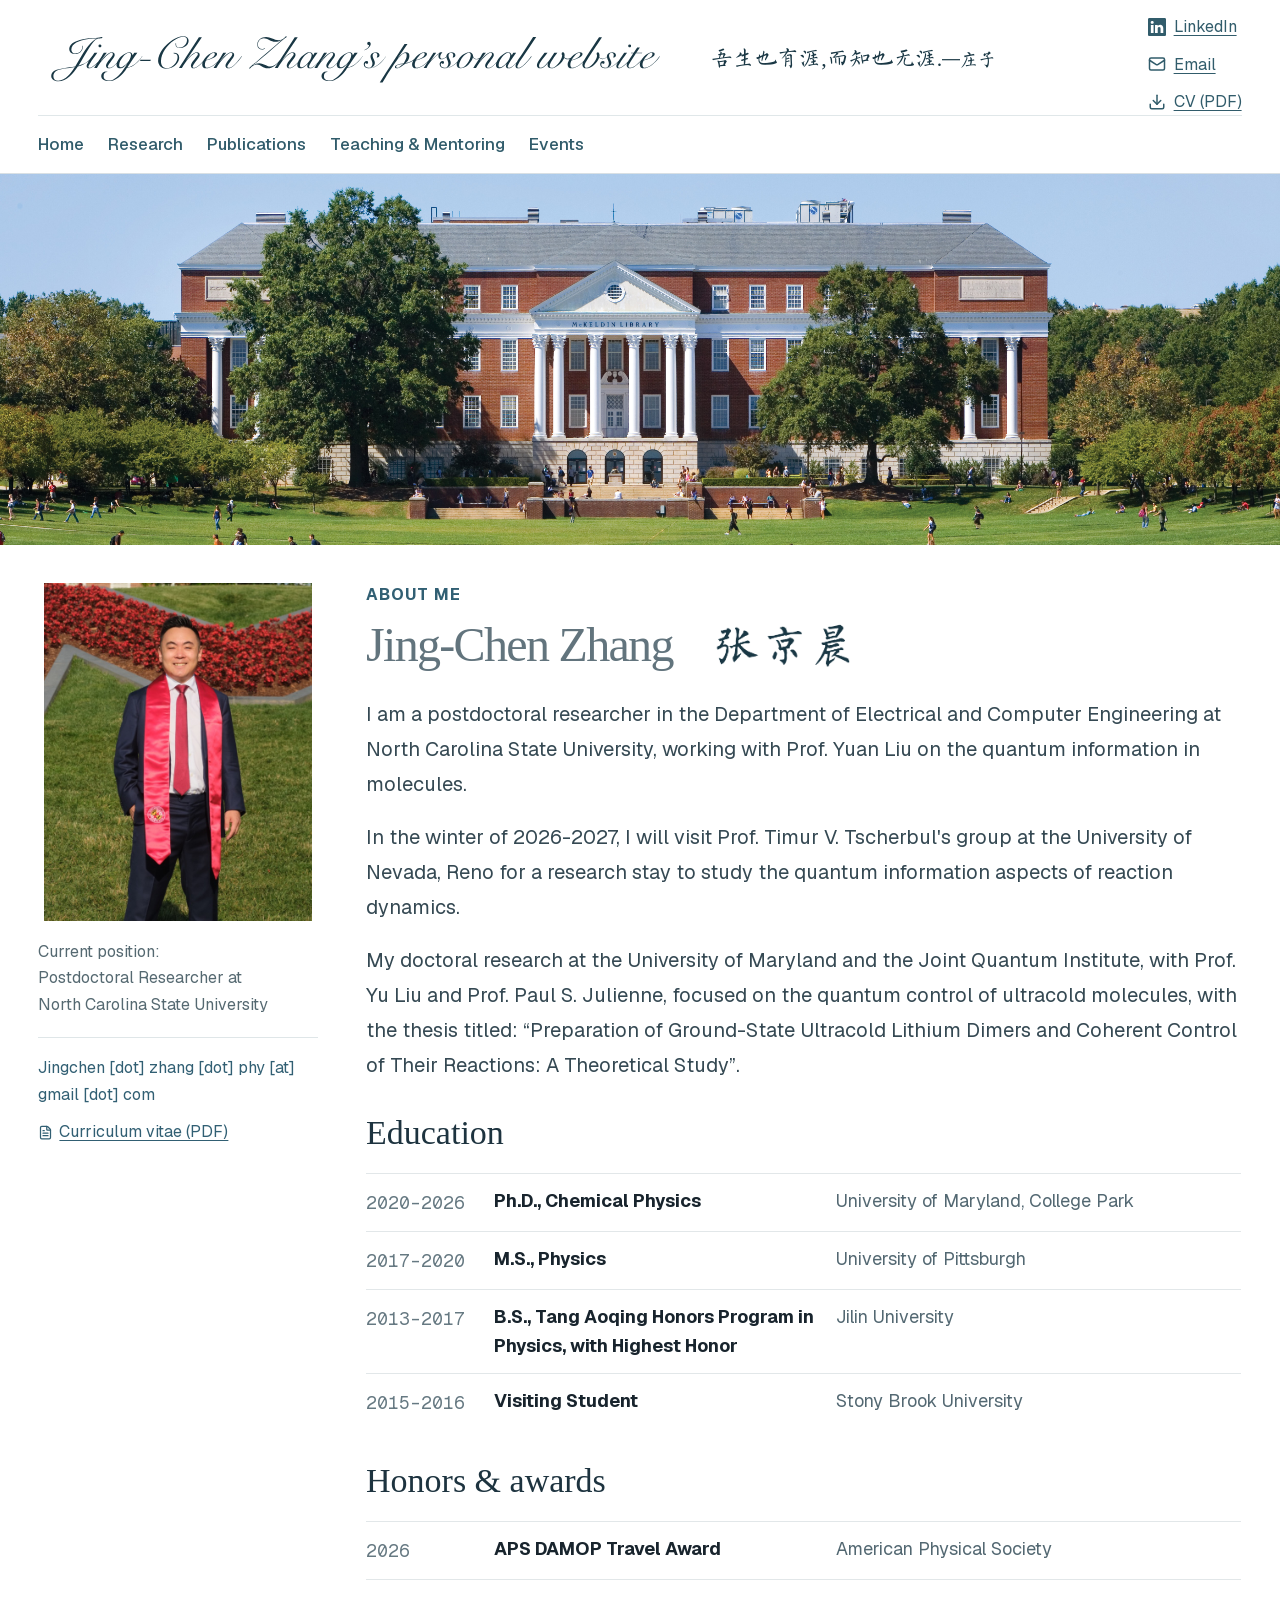
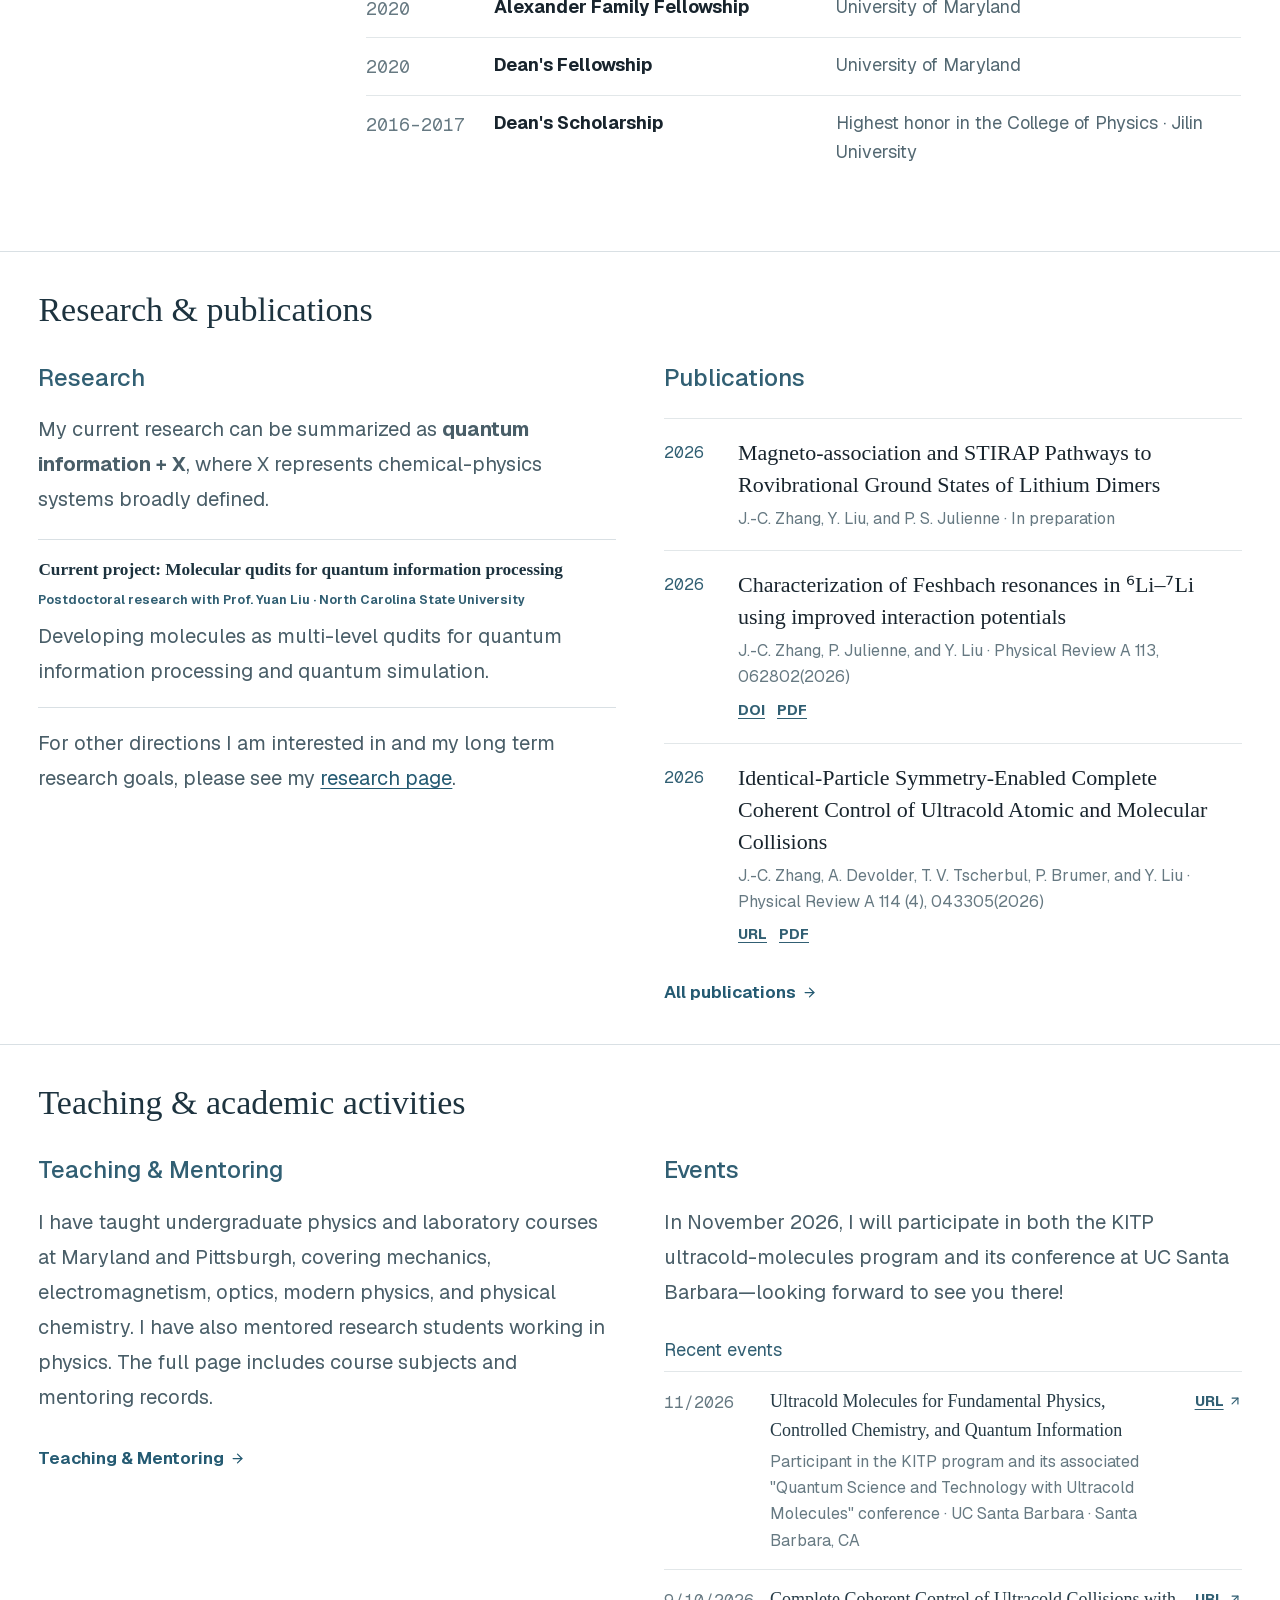
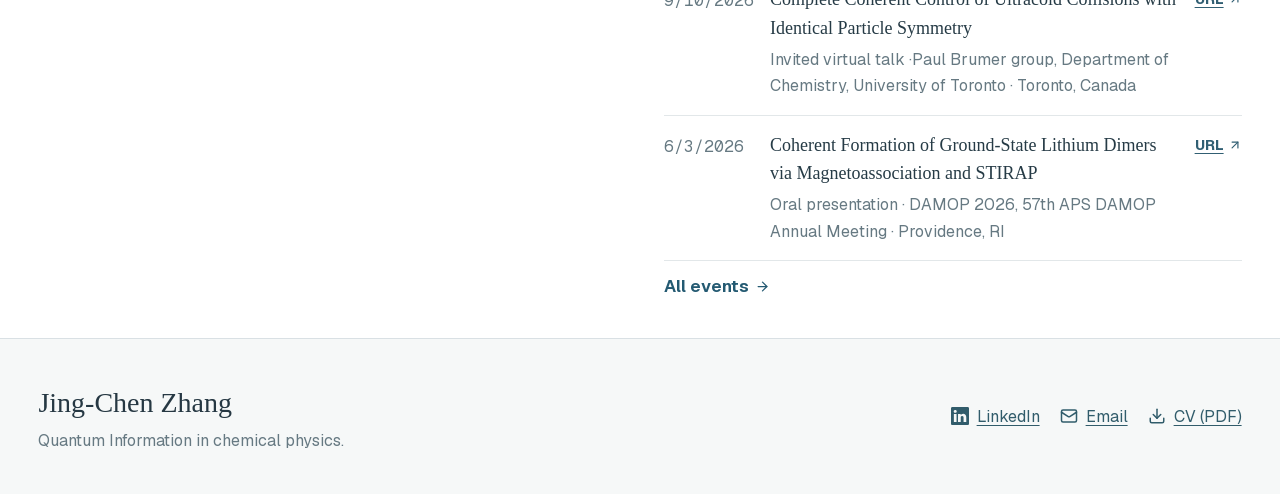
==== commit b2413cff: "Publish website from private source" ====
--- a/index.html
+++ b/index.html
@@ -1,2 +1,2 @@
 <!DOCTYPE html><html lang="en"><head><meta charSet="utf-8"/><meta name="viewport" content="width=device-width, initial-scale=1, viewport-fit=cover"/><link rel="preload" href="jingchen-personal-website-oneline.svg" as="image"/><link rel="preload" href="images/mckeldin-library-banner.jpg" as="image"/><link rel="preload" href="images/jingchen-zhang-portrait.jpg" as="image"/><link rel="preload" href="jingchen-zhang-liuti.png" as="image"/><link rel="stylesheet" href="_next/static/css/index.DDbt_9dZ.css" data-rsc-css-href="_next/static/css/index.DDbt_9dZ.css" data-precedence="vite-rsc/importer-resources"/><title>Jing-Chen Zhang&#x27;s personal website | 张京晨</title><meta name="description" content="Personal website of Jing-Chen Zhang (Jingchen Zhang, 张京晨), a postdoctoral researcher at NC State (NCSU) and Chemical Physics Ph.D. graduate of the University of Maryland (UMD)."/><meta name="author" content="Jing-Chen Zhang"/><link rel="author" href="https://jingchenzhang.com/"/><meta name="creator" content="Jing-Chen Zhang"/><meta property="og:title" content="Jing-Chen Zhang&#x27;s personal website | 张京晨"/><meta property="og:description" content="Personal website of Jing-Chen Zhang (Jingchen Zhang, 张京晨), a postdoctoral researcher at NC State (NCSU) and Chemical Physics Ph.D. graduate of the University of Maryland (UMD)."/><meta property="og:url" content="https://jingchenzhang.com"/><meta property="og:site_name" content="Jing-Chen Zhang&#x27;s personal website | 张京晨"/><meta property="og:type" content="website"/><meta property="og:image" content="https://jingchenzhang.com/images/mckeldin-library-banner.jpg"/><meta property="og:image:width" content="4992"/><meta property="og:image:height" content="2809"/><meta property="og:image:alt" content="Jing-Chen Zhang&#x27;s personal website | 张京晨"/><meta name="twitter:card" content="summary_large_image"/><meta name="twitter:title" content="Jing-Chen Zhang&#x27;s personal website | 张京晨"/><meta name="twitter:description" content="Personal website of Jing-Chen Zhang (Jingchen Zhang, 张京晨), a postdoctoral researcher at NC State (NCSU) and Chemical Physics Ph.D. graduate of the University of Maryland (UMD)."/><meta name="twitter:image" content="https://jingchenzhang.com/images/mckeldin-library-banner.jpg"/><link rel="icon" href="favicon.svg?v=jz"/>
-<link rel="canonical" href="https://jingchenzhang.com/"/></head><body><main class="simple-site"><script type="application/ld+json">[{"@context":"https://schema.org","@type":"WebSite","@id":"https://jingchenzhang.com/#website","url":"https://jingchenzhang.com/","name":"Jing-Chen Zhang's personal website | 张京晨","alternateName":["Jing-Chen Zhang","Jingchen Zhang","张京晨"],"description":"Personal website of Jing-Chen Zhang (Jingchen Zhang, 张京晨), a postdoctoral researcher at NC State (NCSU) and Chemical Physics Ph.D. graduate of the University of Maryland (UMD).","publisher":{"@id":"https://jingchenzhang.com/#person"}},{"@context":"https://schema.org","@type":"ProfilePage","@id":"https://jingchenzhang.com/#profile","url":"https://jingchenzhang.com/","name":"Jing-Chen Zhang's personal website | 张京晨","description":"Personal website of Jing-Chen Zhang (Jingchen Zhang, 张京晨), a postdoctoral researcher at NC State (NCSU) and Chemical Physics Ph.D. graduate of the University of Maryland (UMD).","isPartOf":{"@id":"https://jingchenzhang.com/#website"},"mainEntity":{"@type":"Person","@id":"https://jingchenzhang.com/#person","name":"Jing-Chen Zhang","givenName":"Jing-Chen","familyName":"Zhang","alternateName":["张京晨","Jingchen Zhang","J.-C. Zhang"],"url":"https://jingchenzhang.com/","image":"https://jingchenzhang.com/images/jingchen-zhang-portrait.jpg","jobTitle":"Postdoctoral Researcher","description":"Personal website of Jing-Chen Zhang (Jingchen Zhang, 张京晨), a postdoctoral researcher at NC State (NCSU) and Chemical Physics Ph.D. graduate of the University of Maryland (UMD).","worksFor":{"@type":"CollegeOrUniversity","name":"North Carolina State University","alternateName":["NC State","NCSU"],"url":"https://www.ncsu.edu/"},"memberOf":{"@type":"ResearchOrganization","name":"QUEST Lab — Prof. Yuan Liu, North Carolina State University","url":"https://yuanliu.group/"},"alumniOf":[{"@type":"CollegeOrUniversity","name":"University of Maryland, College Park","alternateName":["University of Maryland","UMD"],"url":"https://www.umd.edu/"},{"@type":"CollegeOrUniversity","name":"University of Pittsburgh","url":"https://www.pitt.edu/"},{"@type":"CollegeOrUniversity","name":"Jilin University","url":"https://www.jlu.edu.cn/"}],"sameAs":["https://www.linkedin.com/in/jingchen-zhang","https://www.researchgate.net/profile/Jing-Chen-Zhang","https://quics.umd.edu/people/jing-chen-zhang","https://ipst.umd.edu/people/jingchen-zhang","https://github.com/JCZhang1"],"subjectOf":[{"@type":"WebPage","url":"https://yuanliu.group/people/#dr-jingchen-zhang"},{"@type":"WebPage","url":"https://blog.umd.edu/yuliu/group/"},{"@type":"WebPage","url":"https://umdphysics.umd.edu/people/graduate-students.html"}],"knowsAbout":["Molecular quantum information","Chemical reaction dynamics","Quantum control","Ultracold molecules","Nonequilibrium statistical mechanics"]}}]</script><header class="site-header"><div class="site-brand"><a class="wordmark" href="./" aria-label="Jing-Chen Zhang home"><img class="english-title-script" src="jingchen-personal-website-oneline.svg" width="760" height="74" alt="Jing-Chen Zhang&#x27;s personal website | 张京晨"/></a><p class="website-label visually-hidden">Jing-Chen Zhang&#x27;s personal website | 张京晨</p><p class="header-motto" lang="zh-Hans">吾生也有涯,而知也无涯.<cite>—庄子</cite></p></div><nav aria-label="Primary navigation"><a href="./">Home</a><a href="research/" data-nav-subject="research">Research</a><a href="publications/" data-nav-subject="publications">Publications</a><a href="teaching/" data-nav-subject="teaching">Teaching &amp; Mentoring</a><a href="talks/" data-nav-subject="talks">Events</a></nav><div class="header-social"><a class="contact-link" href="https://www.linkedin.com/in/jingchen-zhang" target="_blank" rel="noreferrer" aria-label="Jing-Chen Zhang on LinkedIn"><svg xmlns="http://www.w3.org/2000/svg" width="18" height="18" fill="currentColor" viewBox="0 0 16 16" aria-hidden="true" focusable="false"><path d="M0 1.146C0 .513.526 0 1.175 0h13.65C15.474 0 16 .513 16 1.146v13.708c0 .633-.526 1.146-1.175 1.146H1.175C.526 16 0 15.487 0 14.854zm4.943 12.248V6.169H2.542v7.225zm-1.2-8.212c.837 0 1.358-.554 1.358-1.248-.015-.709-.52-1.248-1.342-1.248S2.4 3.226 2.4 3.934c0 .694.521 1.248 1.327 1.248zm4.908 8.212V9.359c0-.216.016-.432.08-.586.173-.431.568-.878 1.232-.878.869 0 1.216.662 1.216 1.634v3.865h2.401V9.25c0-2.22-1.184-3.252-2.764-3.252-1.274 0-1.845.7-2.165 1.193v.025h-.016l.016-.025V6.169h-2.4c.03.678 0 7.225 0 7.225z"></path></svg><span>LinkedIn</span></a><a class="contact-link" href="mailto:jingchen.zhang.phy@gmail.com" aria-label="Email Jing-Chen Zhang"><svg xmlns="http://www.w3.org/2000/svg" width="18" height="18" viewBox="0 0 24 24" fill="none" stroke="currentColor" stroke-width="2" stroke-linecap="round" stroke-linejoin="round" class="lucide lucide-mail" aria-hidden="true"><path d="m22 7-8.991 5.727a2 2 0 0 1-2.009 0L2 7"></path><rect x="2" y="4" width="20" height="16" rx="2"></rect></svg><span>Email</span></a><a class="contact-link" href="Jing-Chen-Zhang-CV-2026.pdf" target="_blank" rel="noreferrer" aria-label="Jing-Chen Zhang&#x27;s CV (PDF)"><svg xmlns="http://www.w3.org/2000/svg" width="18" height="18" viewBox="0 0 24 24" fill="none" stroke="currentColor" stroke-width="2" stroke-linecap="round" stroke-linejoin="round" class="lucide lucide-download" aria-hidden="true"><path d="M12 15V3"></path><path d="M21 15v4a2 2 0 0 1-2 2H5a2 2 0 0 1-2-2v-4"></path><path d="m7 10 5 5 5-5"></path></svg><span>CV (PDF)</span></a></div></header><div class="home-panorama-frame"><img class="home-panorama-image" src="images/mckeldin-library-banner.jpg" alt="McKeldin Library and the fountain-lined lawn at the University of Maryland, College Park" style="object-position:center 24%" width="4992" height="2809"/></div><section class="profile-intro content-width"><aside class="profile-sidebar" aria-label="Profile and contact"><img class="profile-portrait" src="images/jingchen-zhang-portrait.jpg" width="640" height="800" alt="Jing-Chen Zhang at the University of Maryland on graduation day"/><p>Current position: <br/>Postdoctoral Researcher at<br/>North Carolina State University</p><div class="sidebar-links"><p id="contact-email" class="protected-email">Jingchen [dot] zhang [dot] phy [at] gmail [dot] com</p><a href="Jing-Chen-Zhang-CV-2026.pdf" target="_blank" rel="noreferrer"><svg xmlns="http://www.w3.org/2000/svg" width="15" height="15" viewBox="0 0 24 24" fill="none" stroke="currentColor" stroke-width="2" stroke-linecap="round" stroke-linejoin="round" class="lucide lucide-file-text" aria-hidden="true"><path d="M6 22a2 2 0 0 1-2-2V4a2 2 0 0 1 2-2h8a2.4 2.4 0 0 1 1.704.706l3.588 3.588A2.4 2.4 0 0 1 20 8v12a2 2 0 0 1-2 2z"></path><path d="M14 2v5a1 1 0 0 0 1 1h5"></path><path d="M10 9H8"></path><path d="M16 13H8"></path><path d="M16 17H8"></path></svg> Curriculum vitae (PDF)</a></div></aside><div class="profile-copy"><p class="simple-kicker">About me</p><h1 class="profile-name"><span class="english-name">Jing-Chen Zhang</span><img class="intro-name-calligraphy" src="jingchen-zhang-liuti.png" width="190" height="48" alt="张京晨" lang="zh-Hans"/></h1><p>I am a postdoctoral researcher in the Department of Electrical and Computer Engineering at North Carolina State University, working with Prof. Yuan Liu on the quantum information in molecules.</p><p>In the winter of 2026-2027, I will visit Prof. Timur V. Tscherbul&#x27;s group at the University of Nevada, Reno for a research stay to study the quantum information aspects of reaction dynamics.</p><p>My doctoral research at the University of Maryland and the Joint Quantum Institute, with Prof. Yu Liu and Prof. Paul S. Julienne, focused on the quantum control of ultracold molecules, with the thesis titled: “Preparation of Ground-State Ultracold Lithium Dimers and Coherent Control of Their Reactions: A Theoretical Study”.</p><section class="home-education" aria-labelledby="home-education-heading"><h2 id="home-education-heading">Education</h2><div class="education-list"><div class="education-row"><time>2020–2026</time><strong>Ph.D., Chemical Physics</strong><span>University of Maryland, College Park</span></div><div class="education-row"><time>2017–2020</time><strong>M.S., Physics</strong><span>University of Pittsburgh</span></div><div class="education-row"><time>2013–2017</time><strong>B.S., Tang Aoqing Honors Program in Physics, with Highest Honor</strong><span>Jilin University</span></div><div class="education-row"><time>2015–2016</time><strong>Visiting Student</strong><span>Stony Brook University</span></div></div></section><section class="home-education" aria-labelledby="home-awards-heading"><h2 id="home-awards-heading">Honors &amp; awards</h2><div class="education-list"><div class="education-row"><time>2026</time><strong>APS DAMOP Travel Award</strong><span>American Physical Society</span></div><div class="education-row"><time>2020</time><strong>Alexander Family Fellowship</strong><span>University of Maryland</span></div><div class="education-row"><time>2020</time><strong>Dean&#x27;s Fellowship</strong><span>University of Maryland</span></div><div class="education-row"><time>2016–2017</time><strong>Dean&#x27;s Scholarship</strong><span>Highest honor in the College of Physics · Jilin University</span></div></div></section></div></section><section class="home-section home-group content-width"><h2>Research &amp; publications</h2><div class="home-group-content"><div class="home-summary home-group-subject" data-home-subject="research"><h3 id="research-heading"><a href="research/">Research</a></h3><p>My current research can be summarized as <strong>quantum information + X</strong>, where X represents chemical-physics systems broadly defined.</p><div class="home-research-projects"><article><h4>Current project: Molecular qudits for quantum information processing</h4><p class="home-project-context">Postdoctoral research with Prof. Yuan Liu · North Carolina State University</p><p>Developing molecules as multi-level qudits for quantum information processing and quantum simulation.</p></article></div><p>For other directions I am interested in and my long term research goals, please see my <a href="research/" class="research-page-link">research page</a>.</p></div><div class="home-summary home-group-subject" data-home-subject="publications"><h3 id="publications-heading"><a href="publications/">Publications</a></h3><div class="simple-publications"><article><time>2026</time><div><h3>Magneto-association and STIRAP Pathways to Rovibrational Ground States of Lithium Dimers</h3><p>J.-C. Zhang, Y. Liu, and P. S. Julienne<!-- --> · <!-- -->In preparation</p></div></article><article><time>2026</time><div><h3>Characterization of Feshbach resonances in ⁶Li–⁷Li using improved interaction potentials</h3><p>J.-C. Zhang, P. Julienne, and Y. Liu<!-- --> · <!-- -->Physical Review A 113, 062802</p><a href="https://doi.org/10.1103/p3bm-rpcb" target="_blank" rel="noreferrer">DOI</a><a href="papers/zhang-2026-feshbach-resonances.pdf" target="_blank" rel="noreferrer">PDF</a></div></article><article><time>2026</time><div><h3>Identical-Particle Symmetry-Enabled Complete Coherent Control of Ultracold Atomic and Molecular Collisions</h3><p>J.-C. Zhang, A. Devolder, T. V. Tscherbul, P. Brumer, and Y. Liu<!-- --> · <!-- -->arXiv:2607.01620</p><a href="https://arxiv.org/abs/2607.01620" target="_blank" rel="noreferrer">URL</a><a href="papers/zhang-2026-coherent-control.pdf" target="_blank" rel="noreferrer">PDF</a></div></article></div><a class="text-link section-more" href="publications/">All publications<svg xmlns="http://www.w3.org/2000/svg" width="15" height="15" viewBox="0 0 24 24" fill="none" stroke="currentColor" stroke-width="2" stroke-linecap="round" stroke-linejoin="round" class="lucide lucide-arrow-right" aria-hidden="true"><path d="M5 12h14"></path><path d="m12 5 7 7-7 7"></path></svg></a></div></div></section><section class="home-section home-group content-width"><h2>Teaching &amp; academic activities</h2><div class="home-group-content"><div class="home-summary home-group-subject" data-home-subject="teaching"><h3 id="teaching-heading"><a href="teaching/">Teaching &amp; Mentoring</a></h3><p>I have taught undergraduate physics and laboratory courses at Maryland and Pittsburgh, covering mechanics, electromagnetism, optics, modern physics, and physical chemistry. I have also mentored research students working in physics. The full page includes course subjects and mentoring records.</p><a class="text-link section-more" href="teaching/">Teaching &amp; Mentoring<svg xmlns="http://www.w3.org/2000/svg" width="15" height="15" viewBox="0 0 24 24" fill="none" stroke="currentColor" stroke-width="2" stroke-linecap="round" stroke-linejoin="round" class="lucide lucide-arrow-right" aria-hidden="true"><path d="M5 12h14"></path><path d="m12 5 7 7-7 7"></path></svg></a></div><div class="home-summary home-group-subject" data-home-subject="talks"><h3 id="activities-heading"><a href="talks/">Events</a></h3><p>In November 2026, I will participate in both the KITP ultracold-molecules program and its conference at UC Santa Barbara—looking forward to see you there!</p><section class="home-activity-block" aria-labelledby="home-talks-heading"><h4 id="home-talks-heading">Recent events</h4><div class="activity-list"><article class="activity-row"><time>11/2026</time><div><strong>Ultracold Molecules for Fundamental Physics, Controlled Chemistry, and Quantum Information</strong><small>Participant in the KITP program and its associated &quot;Quantum Science and Technology with Ultracold Molecules&quot; conference · UC Santa Barbara · Santa Barbara, CA</small></div><a class="activity-url" href="https://www.kitp.ucsb.edu/activities/ultracold-c26" target="_blank" rel="noreferrer" aria-label="Open URL for Ultracold Molecules for Fundamental Physics, Controlled Chemistry, and Quantum Information">URL <svg xmlns="http://www.w3.org/2000/svg" width="14" height="14" viewBox="0 0 24 24" fill="none" stroke="currentColor" stroke-width="2" stroke-linecap="round" stroke-linejoin="round" class="lucide lucide-arrow-up-right" aria-hidden="true"><path d="M7 7h10v10"></path><path d="M7 17 17 7"></path></svg></a></article><article class="activity-row"><time>9/10/2026</time><div><strong>Complete Coherent Control of Ultracold Collisions with Identical Particle Symmetry</strong><small>Invited virtual talk ·Paul Brumer group, Department of Chemistry, University of Toronto · Toronto, Canada</small></div><a class="activity-url" href="https://www.chemistry.utoronto.ca/people/directories/all-faculty/paul-brumer" target="_blank" rel="noreferrer" aria-label="Open URL for Complete Coherent Control of Ultracold Collisions with Identical Particle Symmetry">URL <svg xmlns="http://www.w3.org/2000/svg" width="14" height="14" viewBox="0 0 24 24" fill="none" stroke="currentColor" stroke-width="2" stroke-linecap="round" stroke-linejoin="round" class="lucide lucide-arrow-up-right" aria-hidden="true"><path d="M7 7h10v10"></path><path d="M7 17 17 7"></path></svg></a></article><article class="activity-row"><time>6/3/2026</time><div><strong>Coherent Formation of Ground-State Lithium Dimers via Magnetoassociation and STIRAP</strong><small>Oral presentation · DAMOP 2026, 57th APS DAMOP Annual Meeting · Providence, RI</small></div><a class="activity-url" href="https://meetings-archive.aps.org/damop/2026/f08/7/" target="_blank" rel="noreferrer" aria-label="Open URL for Coherent Formation of Ground-State Lithium Dimers via Magnetoassociation and STIRAP">URL <svg xmlns="http://www.w3.org/2000/svg" width="14" height="14" viewBox="0 0 24 24" fill="none" stroke="currentColor" stroke-width="2" stroke-linecap="round" stroke-linejoin="round" class="lucide lucide-arrow-up-right" aria-hidden="true"><path d="M7 7h10v10"></path><path d="M7 17 17 7"></path></svg></a></article></div></section><a class="text-link section-more" href="talks/">All events<svg xmlns="http://www.w3.org/2000/svg" width="15" height="15" viewBox="0 0 24 24" fill="none" stroke="currentColor" stroke-width="2" stroke-linecap="round" stroke-linejoin="round" class="lucide lucide-arrow-right" aria-hidden="true"><path d="M5 12h14"></path><path d="m12 5 7 7-7 7"></path></svg></a></div></div></section><footer><div><strong>Jing-Chen Zhang</strong><span>Quantum Information in chemical physics.</span></div><div class="footer-links"><a class="contact-link" href="https://www.linkedin.com/in/jingchen-zhang" target="_blank" rel="noreferrer" aria-label="Jing-Chen Zhang on LinkedIn"><svg xmlns="http://www.w3.org/2000/svg" width="18" height="18" fill="currentColor" viewBox="0 0 16 16" aria-hidden="true" focusable="false"><path d="M0 1.146C0 .513.526 0 1.175 0h13.65C15.474 0 16 .513 16 1.146v13.708c0 .633-.526 1.146-1.175 1.146H1.175C.526 16 0 15.487 0 14.854zm4.943 12.248V6.169H2.542v7.225zm-1.2-8.212c.837 0 1.358-.554 1.358-1.248-.015-.709-.52-1.248-1.342-1.248S2.4 3.226 2.4 3.934c0 .694.521 1.248 1.327 1.248zm4.908 8.212V9.359c0-.216.016-.432.08-.586.173-.431.568-.878 1.232-.878.869 0 1.216.662 1.216 1.634v3.865h2.401V9.25c0-2.22-1.184-3.252-2.764-3.252-1.274 0-1.845.7-2.165 1.193v.025h-.016l.016-.025V6.169h-2.4c.03.678 0 7.225 0 7.225z"></path></svg><span>LinkedIn</span></a><a class="contact-link" href="mailto:jingchen.zhang.phy@gmail.com" aria-label="Email Jing-Chen Zhang"><svg xmlns="http://www.w3.org/2000/svg" width="18" height="18" viewBox="0 0 24 24" fill="none" stroke="currentColor" stroke-width="2" stroke-linecap="round" stroke-linejoin="round" class="lucide lucide-mail" aria-hidden="true"><path d="m22 7-8.991 5.727a2 2 0 0 1-2.009 0L2 7"></path><rect x="2" y="4" width="20" height="16" rx="2"></rect></svg><span>Email</span></a><a class="contact-link" href="Jing-Chen-Zhang-CV-2026.pdf" target="_blank" rel="noreferrer" aria-label="Jing-Chen Zhang&#x27;s CV (PDF)"><svg xmlns="http://www.w3.org/2000/svg" width="18" height="18" viewBox="0 0 24 24" fill="none" stroke="currentColor" stroke-width="2" stroke-linecap="round" stroke-linejoin="round" class="lucide lucide-download" aria-hidden="true"><path d="M12 15V3"></path><path d="M21 15v4a2 2 0 0 1-2 2H5a2 2 0 0 1-2-2v-4"></path><path d="m7 10 5 5 5-5"></path></svg><span>CV (PDF)</span></a></div></footer></main><script data-owner-analytics type="module" src="https://static.cloudflareinsights.com/beacon.min.js" data-cf-beacon='{"token":"21d9a593dcea431090efbbdfda2f0b38"}'></script></body></html>+<link rel="canonical" href="https://jingchenzhang.com/"/></head><body><main class="simple-site"><script type="application/ld+json">[{"@context":"https://schema.org","@type":"WebSite","@id":"https://jingchenzhang.com/#website","url":"https://jingchenzhang.com/","name":"Jing-Chen Zhang's personal website | 张京晨","alternateName":["Jing-Chen Zhang","Jingchen Zhang","张京晨"],"description":"Personal website of Jing-Chen Zhang (Jingchen Zhang, 张京晨), a postdoctoral researcher at NC State (NCSU) and Chemical Physics Ph.D. graduate of the University of Maryland (UMD).","publisher":{"@id":"https://jingchenzhang.com/#person"}},{"@context":"https://schema.org","@type":"ProfilePage","@id":"https://jingchenzhang.com/#profile","url":"https://jingchenzhang.com/","name":"Jing-Chen Zhang's personal website | 张京晨","description":"Personal website of Jing-Chen Zhang (Jingchen Zhang, 张京晨), a postdoctoral researcher at NC State (NCSU) and Chemical Physics Ph.D. graduate of the University of Maryland (UMD).","isPartOf":{"@id":"https://jingchenzhang.com/#website"},"mainEntity":{"@type":"Person","@id":"https://jingchenzhang.com/#person","name":"Jing-Chen Zhang","givenName":"Jing-Chen","familyName":"Zhang","alternateName":["张京晨","Jingchen Zhang","J.-C. Zhang"],"url":"https://jingchenzhang.com/","image":"https://jingchenzhang.com/images/jingchen-zhang-portrait.jpg","jobTitle":"Postdoctoral Researcher","description":"Personal website of Jing-Chen Zhang (Jingchen Zhang, 张京晨), a postdoctoral researcher at NC State (NCSU) and Chemical Physics Ph.D. graduate of the University of Maryland (UMD).","worksFor":{"@type":"CollegeOrUniversity","name":"North Carolina State University","alternateName":["NC State","NCSU"],"url":"https://www.ncsu.edu/"},"memberOf":{"@type":"ResearchOrganization","name":"QUEST Lab — Prof. Yuan Liu, North Carolina State University","url":"https://yuanliu.group/"},"alumniOf":[{"@type":"CollegeOrUniversity","name":"University of Maryland, College Park","alternateName":["University of Maryland","UMD"],"url":"https://www.umd.edu/"},{"@type":"CollegeOrUniversity","name":"University of Pittsburgh","url":"https://www.pitt.edu/"},{"@type":"CollegeOrUniversity","name":"Jilin University","url":"https://www.jlu.edu.cn/"}],"sameAs":["https://www.linkedin.com/in/jingchen-zhang","https://www.researchgate.net/profile/Jing-Chen-Zhang","https://engr.ncsu.edu/people/jzhan284/","https://quics.umd.edu/people/jing-chen-zhang","https://ipst.umd.edu/people/jingchen-zhang","https://github.com/JCZhang1"],"subjectOf":[{"@type":"WebPage","url":"https://yuanliu.group/people/#dr-jingchen-zhang"},{"@type":"WebPage","url":"https://blog.umd.edu/yuliu/group/"},{"@type":"WebPage","url":"https://umdphysics.umd.edu/people/graduate-students.html"}],"knowsAbout":["Molecular quantum information","Chemical reaction dynamics","Quantum control","Ultracold molecules","Nonequilibrium statistical mechanics"]}}]</script><header class="site-header"><div class="site-brand"><a class="wordmark" href="./" aria-label="Jing-Chen Zhang home"><img class="english-title-script" src="jingchen-personal-website-oneline.svg" width="760" height="74" alt="Jing-Chen Zhang&#x27;s personal website | 张京晨"/></a><p class="website-label visually-hidden">Jing-Chen Zhang&#x27;s personal website | 张京晨</p><p class="header-motto" lang="zh-Hans">吾生也有涯,而知也无涯.<cite>—庄子</cite></p></div><nav aria-label="Primary navigation"><a href="./">Home</a><a href="research/" data-nav-subject="research">Research</a><a href="publications/" data-nav-subject="publications">Publications</a><a href="teaching/" data-nav-subject="teaching">Teaching &amp; Mentoring</a><a href="talks/" data-nav-subject="talks">Events</a></nav><div class="header-social"><a class="contact-link" href="https://www.linkedin.com/in/jingchen-zhang" target="_blank" rel="noreferrer" aria-label="Jing-Chen Zhang on LinkedIn"><svg xmlns="http://www.w3.org/2000/svg" width="18" height="18" fill="currentColor" viewBox="0 0 16 16" aria-hidden="true" focusable="false"><path d="M0 1.146C0 .513.526 0 1.175 0h13.65C15.474 0 16 .513 16 1.146v13.708c0 .633-.526 1.146-1.175 1.146H1.175C.526 16 0 15.487 0 14.854zm4.943 12.248V6.169H2.542v7.225zm-1.2-8.212c.837 0 1.358-.554 1.358-1.248-.015-.709-.52-1.248-1.342-1.248S2.4 3.226 2.4 3.934c0 .694.521 1.248 1.327 1.248zm4.908 8.212V9.359c0-.216.016-.432.08-.586.173-.431.568-.878 1.232-.878.869 0 1.216.662 1.216 1.634v3.865h2.401V9.25c0-2.22-1.184-3.252-2.764-3.252-1.274 0-1.845.7-2.165 1.193v.025h-.016l.016-.025V6.169h-2.4c.03.678 0 7.225 0 7.225z"></path></svg><span>LinkedIn</span></a><a class="contact-link" href="mailto:jingchen.zhang.phy@gmail.com" aria-label="Email Jing-Chen Zhang"><svg xmlns="http://www.w3.org/2000/svg" width="18" height="18" viewBox="0 0 24 24" fill="none" stroke="currentColor" stroke-width="2" stroke-linecap="round" stroke-linejoin="round" class="lucide lucide-mail" aria-hidden="true"><path d="m22 7-8.991 5.727a2 2 0 0 1-2.009 0L2 7"></path><rect x="2" y="4" width="20" height="16" rx="2"></rect></svg><span>Email</span></a><a class="contact-link" href="Jing-Chen-Zhang-CV-2026.pdf" target="_blank" rel="noreferrer" aria-label="Jing-Chen Zhang&#x27;s CV (PDF)"><svg xmlns="http://www.w3.org/2000/svg" width="18" height="18" viewBox="0 0 24 24" fill="none" stroke="currentColor" stroke-width="2" stroke-linecap="round" stroke-linejoin="round" class="lucide lucide-download" aria-hidden="true"><path d="M12 15V3"></path><path d="M21 15v4a2 2 0 0 1-2 2H5a2 2 0 0 1-2-2v-4"></path><path d="m7 10 5 5 5-5"></path></svg><span>CV (PDF)</span></a></div></header><div class="home-panorama-frame"><img class="home-panorama-image" src="images/mckeldin-library-banner.jpg" alt="McKeldin Library and the fountain-lined lawn at the University of Maryland, College Park" style="object-position:center 24%" width="4992" height="2809"/></div><section class="profile-intro content-width"><aside class="profile-sidebar" aria-label="Profile and contact"><img class="profile-portrait" src="images/jingchen-zhang-portrait.jpg" width="640" height="800" alt="Jing-Chen Zhang at the University of Maryland on graduation day"/><p>Current position: <br/>Postdoctoral Researcher at<br/>North Carolina State University</p><div class="sidebar-links"><p id="contact-email" class="protected-email">Jingchen [dot] zhang [dot] phy [at] gmail [dot] com</p><a href="Jing-Chen-Zhang-CV-2026.pdf" target="_blank" rel="noreferrer"><svg xmlns="http://www.w3.org/2000/svg" width="15" height="15" viewBox="0 0 24 24" fill="none" stroke="currentColor" stroke-width="2" stroke-linecap="round" stroke-linejoin="round" class="lucide lucide-file-text" aria-hidden="true"><path d="M6 22a2 2 0 0 1-2-2V4a2 2 0 0 1 2-2h8a2.4 2.4 0 0 1 1.704.706l3.588 3.588A2.4 2.4 0 0 1 20 8v12a2 2 0 0 1-2 2z"></path><path d="M14 2v5a1 1 0 0 0 1 1h5"></path><path d="M10 9H8"></path><path d="M16 13H8"></path><path d="M16 17H8"></path></svg> Curriculum vitae (PDF)</a></div></aside><div class="profile-copy"><p class="simple-kicker">About me</p><h1 class="profile-name"><span class="english-name">Jing-Chen Zhang</span><img class="intro-name-calligraphy" src="jingchen-zhang-liuti.png" width="190" height="48" alt="张京晨" lang="zh-Hans"/></h1><p>I am a postdoctoral researcher in the Department of Electrical and Computer Engineering at North Carolina State University, working with Prof. Yuan Liu on the quantum information in molecules.</p><p>In the winter of 2026-2027, I will visit Prof. Timur V. Tscherbul&#x27;s group at the University of Nevada, Reno for a research stay to study the quantum information aspects of reaction dynamics.</p><p>My doctoral research at the University of Maryland and the Joint Quantum Institute, with Prof. Yu Liu and Prof. Paul S. Julienne, focused on the quantum control of ultracold molecules, with the thesis titled: “Preparation of Ground-State Ultracold Lithium Dimers and Coherent Control of Their Reactions: A Theoretical Study”.</p><section class="home-education" aria-labelledby="home-education-heading"><h2 id="home-education-heading">Education</h2><div class="education-list"><div class="education-row"><time>2020–2026</time><strong>Ph.D., Chemical Physics</strong><span>University of Maryland, College Park</span></div><div class="education-row"><time>2017–2020</time><strong>M.S., Physics</strong><span>University of Pittsburgh</span></div><div class="education-row"><time>2013–2017</time><strong>B.S., Tang Aoqing Honors Program in Physics, with Highest Honor</strong><span>Jilin University</span></div><div class="education-row"><time>2015–2016</time><strong>Visiting Student</strong><span>Stony Brook University</span></div></div></section><section class="home-education" aria-labelledby="home-awards-heading"><h2 id="home-awards-heading">Honors &amp; awards</h2><div class="education-list"><div class="education-row"><time>2026</time><strong>APS DAMOP Travel Award</strong><span>American Physical Society</span></div><div class="education-row"><time>2020</time><strong>Alexander Family Fellowship</strong><span>University of Maryland</span></div><div class="education-row"><time>2020</time><strong>Dean&#x27;s Fellowship</strong><span>University of Maryland</span></div><div class="education-row"><time>2016–2017</time><strong>Dean&#x27;s Scholarship</strong><span>Highest honor in the College of Physics · Jilin University</span></div></div></section></div></section><section class="home-section home-group content-width"><h2>Research &amp; publications</h2><div class="home-group-content"><div class="home-summary home-group-subject" data-home-subject="research"><h3 id="research-heading"><a href="research/">Research</a></h3><p>My current research can be summarized as <strong>quantum information + X</strong>, where X represents chemical-physics systems broadly defined.</p><div class="home-research-projects"><article><h4>Current project: Molecular qudits for quantum information processing</h4><p class="home-project-context">Postdoctoral research with Prof. Yuan Liu · North Carolina State University</p><p>Developing molecules as multi-level qudits for quantum information processing and quantum simulation.</p></article></div><p>For other directions I am interested in and my long term research goals, please see my <a href="research/" class="research-page-link">research page</a>.</p></div><div class="home-summary home-group-subject" data-home-subject="publications"><h3 id="publications-heading"><a href="publications/">Publications</a></h3><div class="simple-publications"><article><time>2026</time><div><h3>Magneto-association and STIRAP Pathways to Rovibrational Ground States of Lithium Dimers</h3><p>J.-C. Zhang, Y. Liu, and P. S. Julienne<!-- --> · <!-- -->In preparation</p></div></article><article><time>2026</time><div><h3>Characterization of Feshbach resonances in ⁶Li–⁷Li using improved interaction potentials</h3><p>J.-C. Zhang, P. Julienne, and Y. Liu<!-- --> · <!-- -->Physical Review A 113, 062802(2026)</p><a href="https://doi.org/10.1103/p3bm-rpcb" target="_blank" rel="noreferrer">DOI</a><a href="papers/zhang-2026-feshbach-resonances.pdf" target="_blank" rel="noreferrer">PDF</a></div></article><article><time>2026</time><div><h3>Identical-Particle Symmetry-Enabled Complete Coherent Control of Ultracold Atomic and Molecular Collisions</h3><p>J.-C. Zhang, A. Devolder, T. V. Tscherbul, P. Brumer, and Y. Liu<!-- --> · <!-- -->Physical Review A 114 (4), 043305(2026)</p><a href="https://journals.aps.org/pra/abstract/10.1103/1mcm-jmnx" target="_blank" rel="noreferrer">URL</a><a href="papers/zhang-2026-coherent-control.pdf" target="_blank" rel="noreferrer">PDF</a></div></article></div><a class="text-link section-more" href="publications/">All publications<svg xmlns="http://www.w3.org/2000/svg" width="15" height="15" viewBox="0 0 24 24" fill="none" stroke="currentColor" stroke-width="2" stroke-linecap="round" stroke-linejoin="round" class="lucide lucide-arrow-right" aria-hidden="true"><path d="M5 12h14"></path><path d="m12 5 7 7-7 7"></path></svg></a></div></div></section><section class="home-section home-group content-width"><h2>Teaching &amp; academic activities</h2><div class="home-group-content"><div class="home-summary home-group-subject" data-home-subject="teaching"><h3 id="teaching-heading"><a href="teaching/">Teaching &amp; Mentoring</a></h3><p>I have taught undergraduate physics and laboratory courses at Maryland and Pittsburgh, covering mechanics, electromagnetism, optics, modern physics, and physical chemistry. I have also mentored research students working in physics. The full page includes course subjects and mentoring records.</p><a class="text-link section-more" href="teaching/">Teaching &amp; Mentoring<svg xmlns="http://www.w3.org/2000/svg" width="15" height="15" viewBox="0 0 24 24" fill="none" stroke="currentColor" stroke-width="2" stroke-linecap="round" stroke-linejoin="round" class="lucide lucide-arrow-right" aria-hidden="true"><path d="M5 12h14"></path><path d="m12 5 7 7-7 7"></path></svg></a></div><div class="home-summary home-group-subject" data-home-subject="talks"><h3 id="activities-heading"><a href="talks/">Events</a></h3><p>In November 2026, I will participate in both the KITP ultracold-molecules program and its conference at UC Santa Barbara—looking forward to see you there!</p><section class="home-activity-block" aria-labelledby="home-talks-heading"><h4 id="home-talks-heading">Recent events</h4><div class="activity-list"><article class="activity-row"><time>11/2026</time><div><strong>Ultracold Molecules for Fundamental Physics, Controlled Chemistry, and Quantum Information</strong><small>Participant in the KITP program and its associated &quot;Quantum Science and Technology with Ultracold Molecules&quot; conference · UC Santa Barbara · Santa Barbara, CA</small></div><a class="activity-url" href="https://www.kitp.ucsb.edu/activities/ultracold-c26" target="_blank" rel="noreferrer" aria-label="Open URL for Ultracold Molecules for Fundamental Physics, Controlled Chemistry, and Quantum Information">URL <svg xmlns="http://www.w3.org/2000/svg" width="14" height="14" viewBox="0 0 24 24" fill="none" stroke="currentColor" stroke-width="2" stroke-linecap="round" stroke-linejoin="round" class="lucide lucide-arrow-up-right" aria-hidden="true"><path d="M7 7h10v10"></path><path d="M7 17 17 7"></path></svg></a></article><article class="activity-row"><time>9/10/2026</time><div><strong>Complete Coherent Control of Ultracold Collisions with Identical Particle Symmetry</strong><small>Invited virtual talk ·Paul Brumer group, Department of Chemistry, University of Toronto · Toronto, Canada</small></div><a class="activity-url" href="https://www.chemistry.utoronto.ca/people/directories/all-faculty/paul-brumer" target="_blank" rel="noreferrer" aria-label="Open URL for Complete Coherent Control of Ultracold Collisions with Identical Particle Symmetry">URL <svg xmlns="http://www.w3.org/2000/svg" width="14" height="14" viewBox="0 0 24 24" fill="none" stroke="currentColor" stroke-width="2" stroke-linecap="round" stroke-linejoin="round" class="lucide lucide-arrow-up-right" aria-hidden="true"><path d="M7 7h10v10"></path><path d="M7 17 17 7"></path></svg></a></article><article class="activity-row"><time>6/3/2026</time><div><strong>Coherent Formation of Ground-State Lithium Dimers via Magnetoassociation and STIRAP</strong><small>Oral presentation · DAMOP 2026, 57th APS DAMOP Annual Meeting · Providence, RI</small></div><a class="activity-url" href="https://meetings-archive.aps.org/damop/2026/f08/7/" target="_blank" rel="noreferrer" aria-label="Open URL for Coherent Formation of Ground-State Lithium Dimers via Magnetoassociation and STIRAP">URL <svg xmlns="http://www.w3.org/2000/svg" width="14" height="14" viewBox="0 0 24 24" fill="none" stroke="currentColor" stroke-width="2" stroke-linecap="round" stroke-linejoin="round" class="lucide lucide-arrow-up-right" aria-hidden="true"><path d="M7 7h10v10"></path><path d="M7 17 17 7"></path></svg></a></article></div></section><a class="text-link section-more" href="talks/">All events<svg xmlns="http://www.w3.org/2000/svg" width="15" height="15" viewBox="0 0 24 24" fill="none" stroke="currentColor" stroke-width="2" stroke-linecap="round" stroke-linejoin="round" class="lucide lucide-arrow-right" aria-hidden="true"><path d="M5 12h14"></path><path d="m12 5 7 7-7 7"></path></svg></a></div></div></section><footer><div><strong>Jing-Chen Zhang</strong><span>Quantum Information in chemical physics.</span></div><div class="footer-links"><a class="contact-link" href="https://www.linkedin.com/in/jingchen-zhang" target="_blank" rel="noreferrer" aria-label="Jing-Chen Zhang on LinkedIn"><svg xmlns="http://www.w3.org/2000/svg" width="18" height="18" fill="currentColor" viewBox="0 0 16 16" aria-hidden="true" focusable="false"><path d="M0 1.146C0 .513.526 0 1.175 0h13.65C15.474 0 16 .513 16 1.146v13.708c0 .633-.526 1.146-1.175 1.146H1.175C.526 16 0 15.487 0 14.854zm4.943 12.248V6.169H2.542v7.225zm-1.2-8.212c.837 0 1.358-.554 1.358-1.248-.015-.709-.52-1.248-1.342-1.248S2.4 3.226 2.4 3.934c0 .694.521 1.248 1.327 1.248zm4.908 8.212V9.359c0-.216.016-.432.08-.586.173-.431.568-.878 1.232-.878.869 0 1.216.662 1.216 1.634v3.865h2.401V9.25c0-2.22-1.184-3.252-2.764-3.252-1.274 0-1.845.7-2.165 1.193v.025h-.016l.016-.025V6.169h-2.4c.03.678 0 7.225 0 7.225z"></path></svg><span>LinkedIn</span></a><a class="contact-link" href="mailto:jingchen.zhang.phy@gmail.com" aria-label="Email Jing-Chen Zhang"><svg xmlns="http://www.w3.org/2000/svg" width="18" height="18" viewBox="0 0 24 24" fill="none" stroke="currentColor" stroke-width="2" stroke-linecap="round" stroke-linejoin="round" class="lucide lucide-mail" aria-hidden="true"><path d="m22 7-8.991 5.727a2 2 0 0 1-2.009 0L2 7"></path><rect x="2" y="4" width="20" height="16" rx="2"></rect></svg><span>Email</span></a><a class="contact-link" href="Jing-Chen-Zhang-CV-2026.pdf" target="_blank" rel="noreferrer" aria-label="Jing-Chen Zhang&#x27;s CV (PDF)"><svg xmlns="http://www.w3.org/2000/svg" width="18" height="18" viewBox="0 0 24 24" fill="none" stroke="currentColor" stroke-width="2" stroke-linecap="round" stroke-linejoin="round" class="lucide lucide-download" aria-hidden="true"><path d="M12 15V3"></path><path d="M21 15v4a2 2 0 0 1-2 2H5a2 2 0 0 1-2-2v-4"></path><path d="m7 10 5 5 5-5"></path></svg><span>CV (PDF)</span></a></div></footer></main><script data-owner-analytics type="module" src="https://static.cloudflareinsights.com/beacon.min.js" data-cf-beacon='{"token":"21d9a593dcea431090efbbdfda2f0b38"}'></script></body></html>
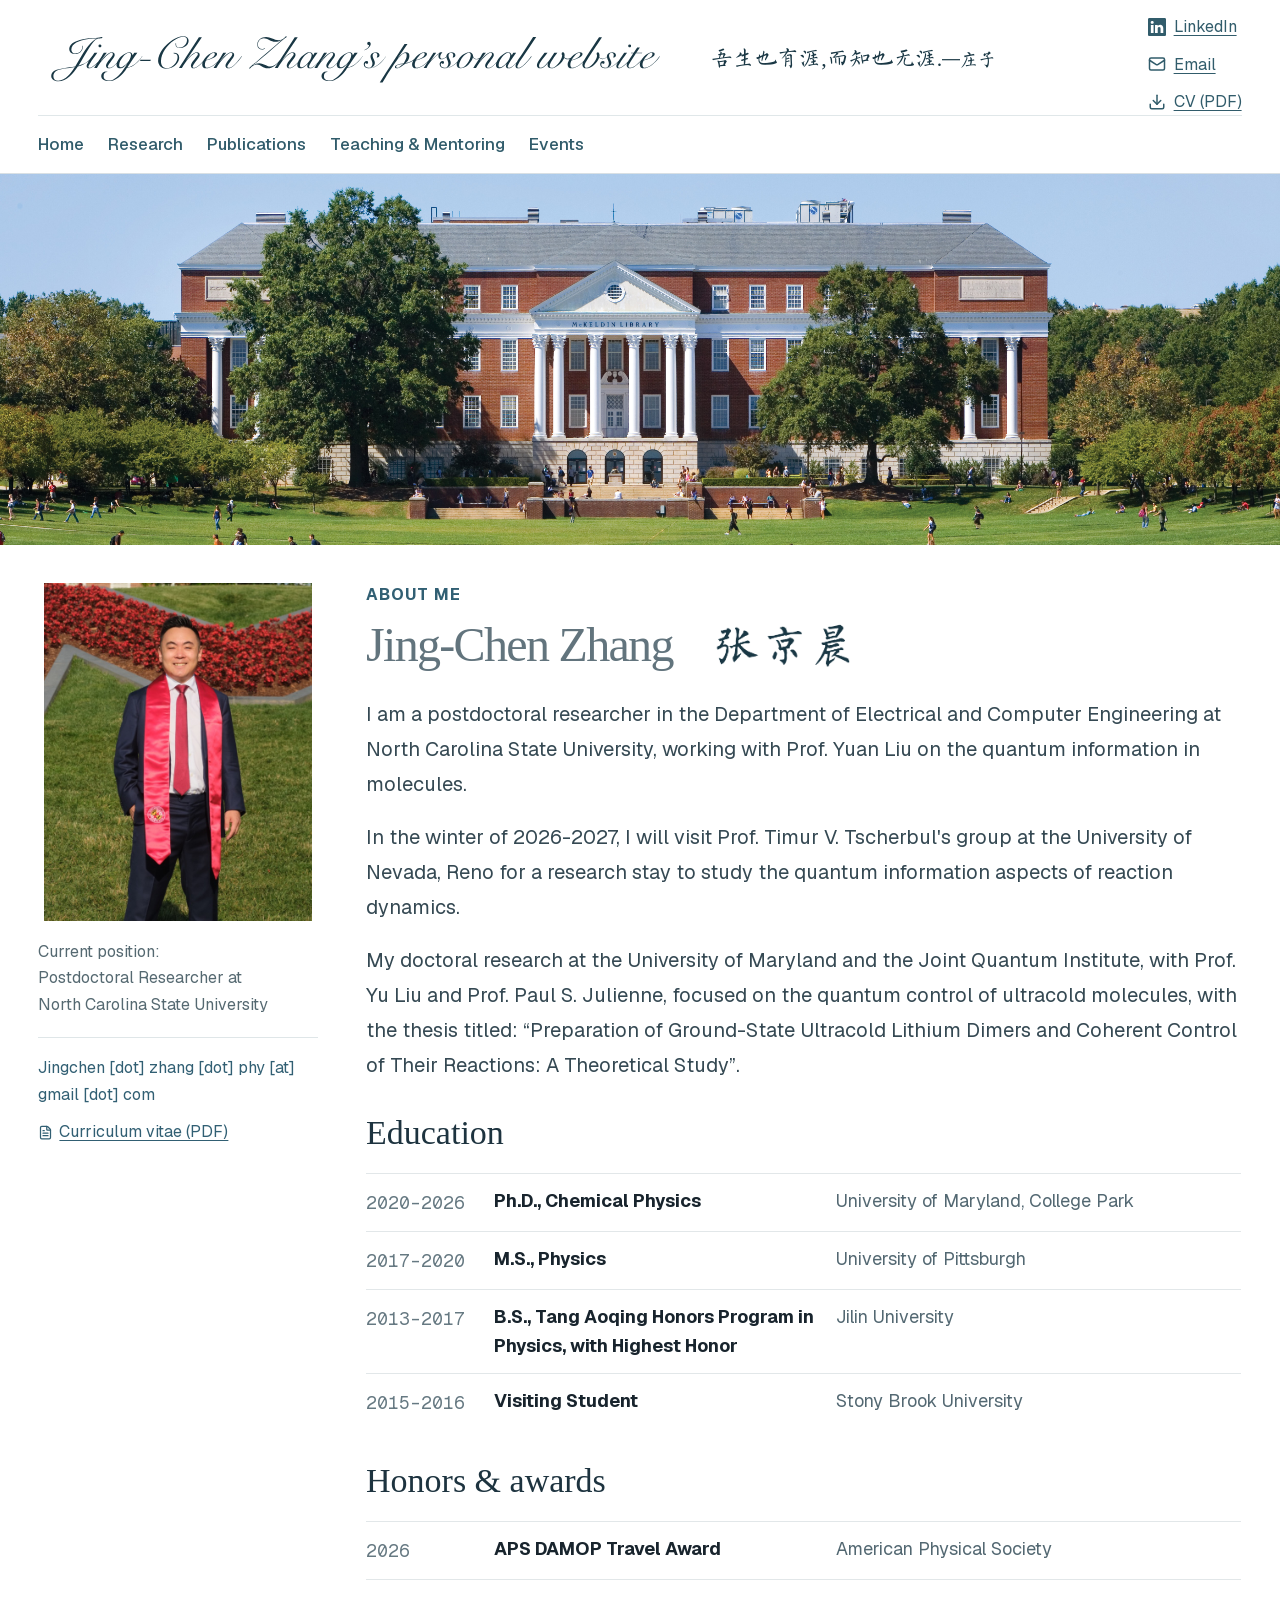
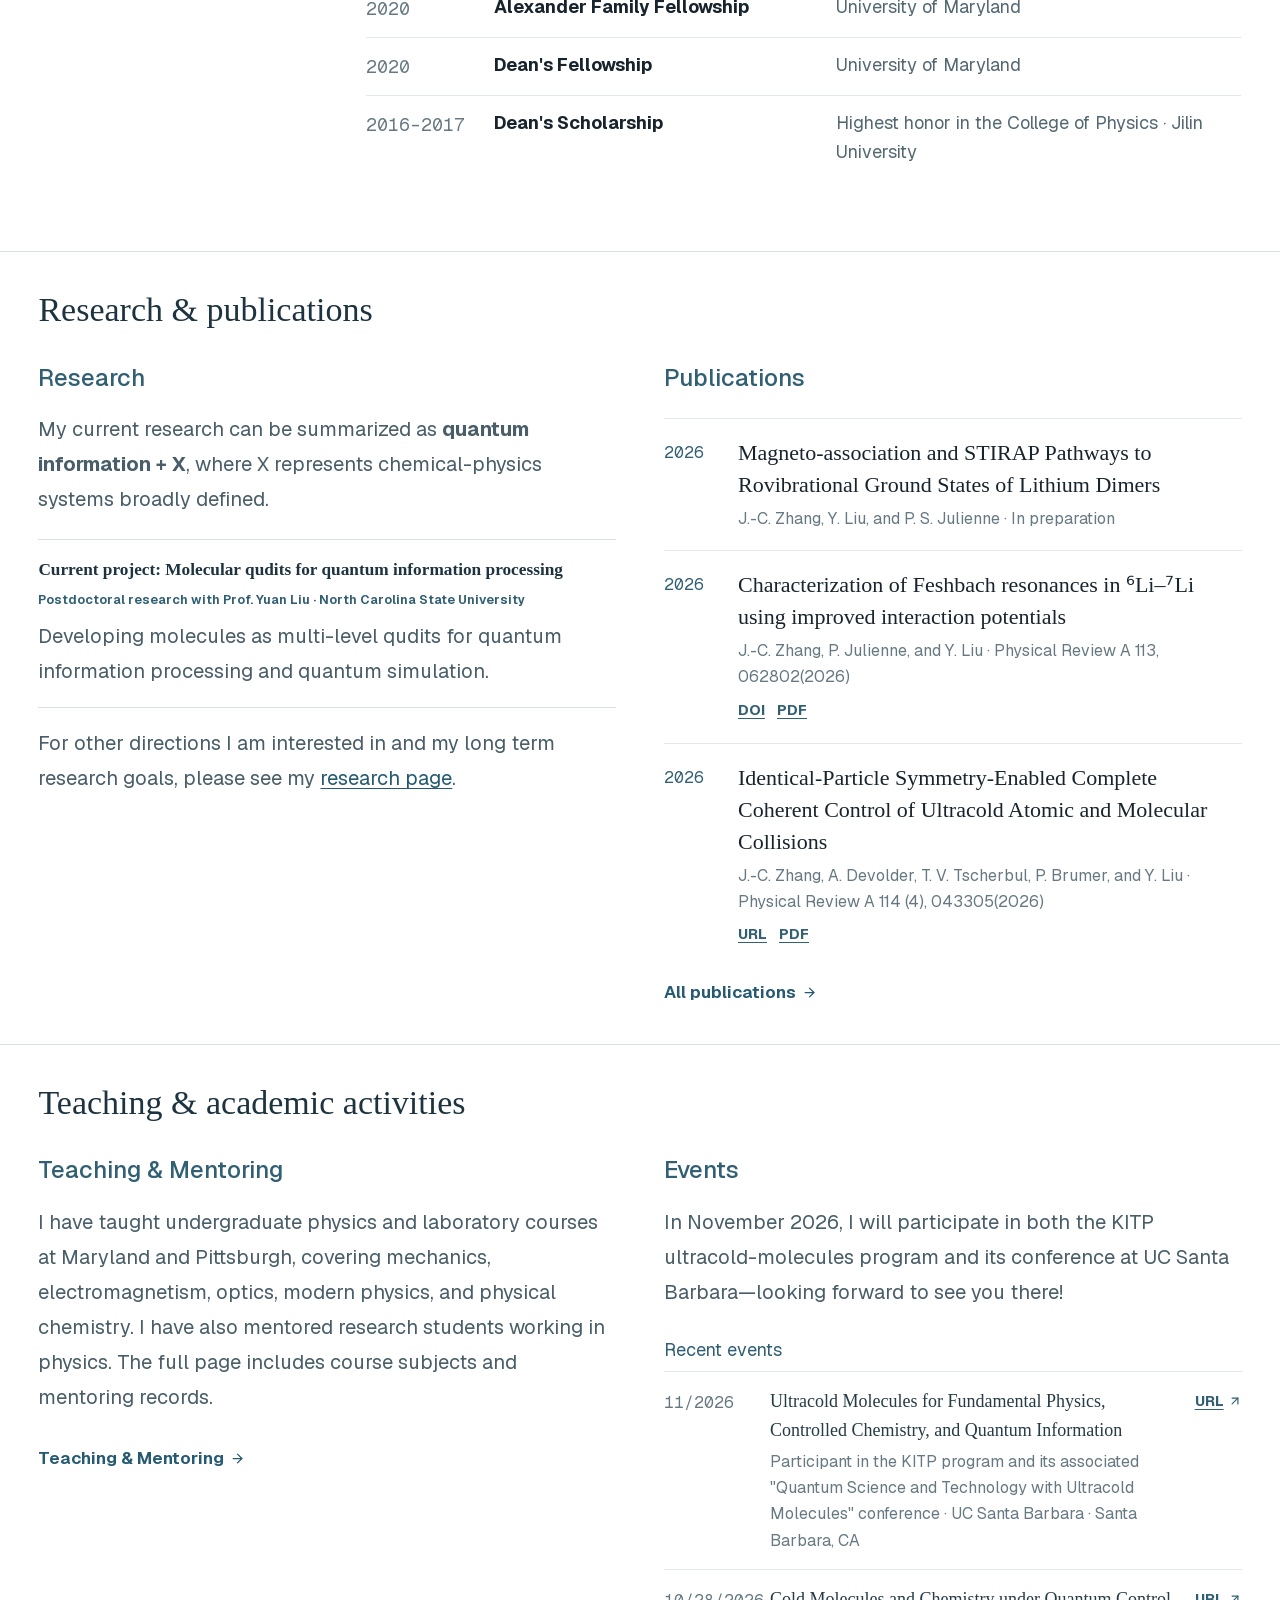
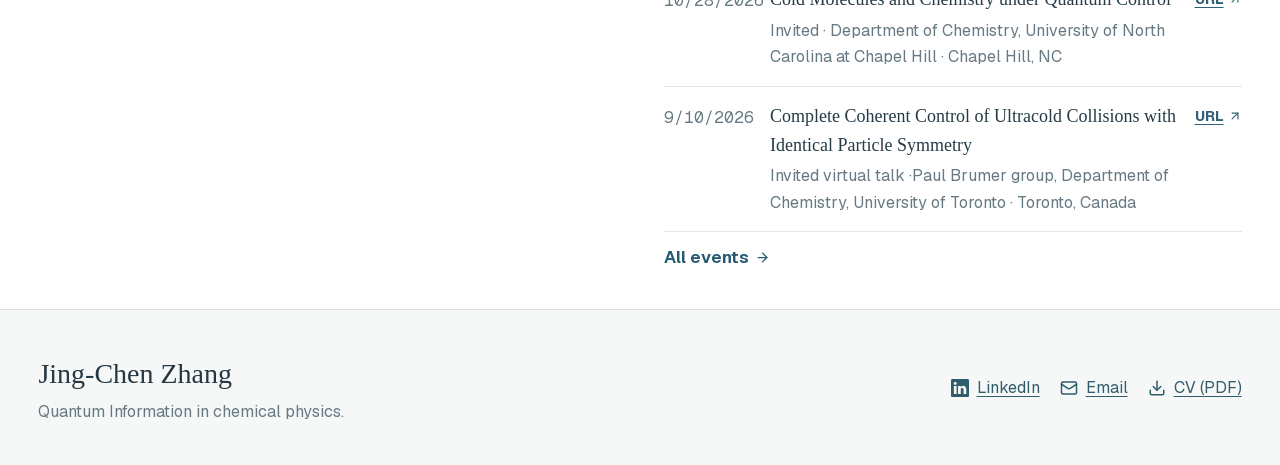
==== commit da6e2424: "Publish website from private source" ====
--- a/index.html
+++ b/index.html
@@ -1,2 +1,2 @@
 <!DOCTYPE html><html lang="en"><head><meta charSet="utf-8"/><meta name="viewport" content="width=device-width, initial-scale=1, viewport-fit=cover"/><link rel="preload" href="jingchen-personal-website-oneline.svg" as="image"/><link rel="preload" href="images/mckeldin-library-banner.jpg" as="image"/><link rel="preload" href="images/jingchen-zhang-portrait.jpg" as="image"/><link rel="preload" href="jingchen-zhang-liuti.png" as="image"/><link rel="stylesheet" href="_next/static/css/index.DDbt_9dZ.css" data-rsc-css-href="_next/static/css/index.DDbt_9dZ.css" data-precedence="vite-rsc/importer-resources"/><title>Jing-Chen Zhang&#x27;s personal website | 张京晨</title><meta name="description" content="Personal website of Jing-Chen Zhang (Jingchen Zhang, 张京晨), a postdoctoral researcher at NC State (NCSU) and Chemical Physics Ph.D. graduate of the University of Maryland (UMD)."/><meta name="author" content="Jing-Chen Zhang"/><link rel="author" href="https://jingchenzhang.com/"/><meta name="creator" content="Jing-Chen Zhang"/><meta property="og:title" content="Jing-Chen Zhang&#x27;s personal website | 张京晨"/><meta property="og:description" content="Personal website of Jing-Chen Zhang (Jingchen Zhang, 张京晨), a postdoctoral researcher at NC State (NCSU) and Chemical Physics Ph.D. graduate of the University of Maryland (UMD)."/><meta property="og:url" content="https://jingchenzhang.com"/><meta property="og:site_name" content="Jing-Chen Zhang&#x27;s personal website | 张京晨"/><meta property="og:type" content="website"/><meta property="og:image" content="https://jingchenzhang.com/images/mckeldin-library-banner.jpg"/><meta property="og:image:width" content="4992"/><meta property="og:image:height" content="2809"/><meta property="og:image:alt" content="Jing-Chen Zhang&#x27;s personal website | 张京晨"/><meta name="twitter:card" content="summary_large_image"/><meta name="twitter:title" content="Jing-Chen Zhang&#x27;s personal website | 张京晨"/><meta name="twitter:description" content="Personal website of Jing-Chen Zhang (Jingchen Zhang, 张京晨), a postdoctoral researcher at NC State (NCSU) and Chemical Physics Ph.D. graduate of the University of Maryland (UMD)."/><meta name="twitter:image" content="https://jingchenzhang.com/images/mckeldin-library-banner.jpg"/><link rel="icon" href="favicon.svg?v=jz"/>
-<link rel="canonical" href="https://jingchenzhang.com/"/></head><body><main class="simple-site"><script type="application/ld+json">[{"@context":"https://schema.org","@type":"WebSite","@id":"https://jingchenzhang.com/#website","url":"https://jingchenzhang.com/","name":"Jing-Chen Zhang's personal website | 张京晨","alternateName":["Jing-Chen Zhang","Jingchen Zhang","张京晨"],"description":"Personal website of Jing-Chen Zhang (Jingchen Zhang, 张京晨), a postdoctoral researcher at NC State (NCSU) and Chemical Physics Ph.D. graduate of the University of Maryland (UMD).","publisher":{"@id":"https://jingchenzhang.com/#person"}},{"@context":"https://schema.org","@type":"ProfilePage","@id":"https://jingchenzhang.com/#profile","url":"https://jingchenzhang.com/","name":"Jing-Chen Zhang's personal website | 张京晨","description":"Personal website of Jing-Chen Zhang (Jingchen Zhang, 张京晨), a postdoctoral researcher at NC State (NCSU) and Chemical Physics Ph.D. graduate of the University of Maryland (UMD).","isPartOf":{"@id":"https://jingchenzhang.com/#website"},"mainEntity":{"@type":"Person","@id":"https://jingchenzhang.com/#person","name":"Jing-Chen Zhang","givenName":"Jing-Chen","familyName":"Zhang","alternateName":["张京晨","Jingchen Zhang","J.-C. Zhang"],"url":"https://jingchenzhang.com/","image":"https://jingchenzhang.com/images/jingchen-zhang-portrait.jpg","jobTitle":"Postdoctoral Researcher","description":"Personal website of Jing-Chen Zhang (Jingchen Zhang, 张京晨), a postdoctoral researcher at NC State (NCSU) and Chemical Physics Ph.D. graduate of the University of Maryland (UMD).","worksFor":{"@type":"CollegeOrUniversity","name":"North Carolina State University","alternateName":["NC State","NCSU"],"url":"https://www.ncsu.edu/"},"memberOf":{"@type":"ResearchOrganization","name":"QUEST Lab — Prof. Yuan Liu, North Carolina State University","url":"https://yuanliu.group/"},"alumniOf":[{"@type":"CollegeOrUniversity","name":"University of Maryland, College Park","alternateName":["University of Maryland","UMD"],"url":"https://www.umd.edu/"},{"@type":"CollegeOrUniversity","name":"University of Pittsburgh","url":"https://www.pitt.edu/"},{"@type":"CollegeOrUniversity","name":"Jilin University","url":"https://www.jlu.edu.cn/"}],"sameAs":["https://www.linkedin.com/in/jingchen-zhang","https://www.researchgate.net/profile/Jing-Chen-Zhang","https://engr.ncsu.edu/people/jzhan284/","https://quics.umd.edu/people/jing-chen-zhang","https://ipst.umd.edu/people/jingchen-zhang","https://github.com/JCZhang1"],"subjectOf":[{"@type":"WebPage","url":"https://yuanliu.group/people/#dr-jingchen-zhang"},{"@type":"WebPage","url":"https://blog.umd.edu/yuliu/group/"},{"@type":"WebPage","url":"https://umdphysics.umd.edu/people/graduate-students.html"}],"knowsAbout":["Molecular quantum information","Chemical reaction dynamics","Quantum control","Ultracold molecules","Nonequilibrium statistical mechanics"]}}]</script><header class="site-header"><div class="site-brand"><a class="wordmark" href="./" aria-label="Jing-Chen Zhang home"><img class="english-title-script" src="jingchen-personal-website-oneline.svg" width="760" height="74" alt="Jing-Chen Zhang&#x27;s personal website | 张京晨"/></a><p class="website-label visually-hidden">Jing-Chen Zhang&#x27;s personal website | 张京晨</p><p class="header-motto" lang="zh-Hans">吾生也有涯,而知也无涯.<cite>—庄子</cite></p></div><nav aria-label="Primary navigation"><a href="./">Home</a><a href="research/" data-nav-subject="research">Research</a><a href="publications/" data-nav-subject="publications">Publications</a><a href="teaching/" data-nav-subject="teaching">Teaching &amp; Mentoring</a><a href="talks/" data-nav-subject="talks">Events</a></nav><div class="header-social"><a class="contact-link" href="https://www.linkedin.com/in/jingchen-zhang" target="_blank" rel="noreferrer" aria-label="Jing-Chen Zhang on LinkedIn"><svg xmlns="http://www.w3.org/2000/svg" width="18" height="18" fill="currentColor" viewBox="0 0 16 16" aria-hidden="true" focusable="false"><path d="M0 1.146C0 .513.526 0 1.175 0h13.65C15.474 0 16 .513 16 1.146v13.708c0 .633-.526 1.146-1.175 1.146H1.175C.526 16 0 15.487 0 14.854zm4.943 12.248V6.169H2.542v7.225zm-1.2-8.212c.837 0 1.358-.554 1.358-1.248-.015-.709-.52-1.248-1.342-1.248S2.4 3.226 2.4 3.934c0 .694.521 1.248 1.327 1.248zm4.908 8.212V9.359c0-.216.016-.432.08-.586.173-.431.568-.878 1.232-.878.869 0 1.216.662 1.216 1.634v3.865h2.401V9.25c0-2.22-1.184-3.252-2.764-3.252-1.274 0-1.845.7-2.165 1.193v.025h-.016l.016-.025V6.169h-2.4c.03.678 0 7.225 0 7.225z"></path></svg><span>LinkedIn</span></a><a class="contact-link" href="mailto:jingchen.zhang.phy@gmail.com" aria-label="Email Jing-Chen Zhang"><svg xmlns="http://www.w3.org/2000/svg" width="18" height="18" viewBox="0 0 24 24" fill="none" stroke="currentColor" stroke-width="2" stroke-linecap="round" stroke-linejoin="round" class="lucide lucide-mail" aria-hidden="true"><path d="m22 7-8.991 5.727a2 2 0 0 1-2.009 0L2 7"></path><rect x="2" y="4" width="20" height="16" rx="2"></rect></svg><span>Email</span></a><a class="contact-link" href="Jing-Chen-Zhang-CV-2026.pdf" target="_blank" rel="noreferrer" aria-label="Jing-Chen Zhang&#x27;s CV (PDF)"><svg xmlns="http://www.w3.org/2000/svg" width="18" height="18" viewBox="0 0 24 24" fill="none" stroke="currentColor" stroke-width="2" stroke-linecap="round" stroke-linejoin="round" class="lucide lucide-download" aria-hidden="true"><path d="M12 15V3"></path><path d="M21 15v4a2 2 0 0 1-2 2H5a2 2 0 0 1-2-2v-4"></path><path d="m7 10 5 5 5-5"></path></svg><span>CV (PDF)</span></a></div></header><div class="home-panorama-frame"><img class="home-panorama-image" src="images/mckeldin-library-banner.jpg" alt="McKeldin Library and the fountain-lined lawn at the University of Maryland, College Park" style="object-position:center 24%" width="4992" height="2809"/></div><section class="profile-intro content-width"><aside class="profile-sidebar" aria-label="Profile and contact"><img class="profile-portrait" src="images/jingchen-zhang-portrait.jpg" width="640" height="800" alt="Jing-Chen Zhang at the University of Maryland on graduation day"/><p>Current position: <br/>Postdoctoral Researcher at<br/>North Carolina State University</p><div class="sidebar-links"><p id="contact-email" class="protected-email">Jingchen [dot] zhang [dot] phy [at] gmail [dot] com</p><a href="Jing-Chen-Zhang-CV-2026.pdf" target="_blank" rel="noreferrer"><svg xmlns="http://www.w3.org/2000/svg" width="15" height="15" viewBox="0 0 24 24" fill="none" stroke="currentColor" stroke-width="2" stroke-linecap="round" stroke-linejoin="round" class="lucide lucide-file-text" aria-hidden="true"><path d="M6 22a2 2 0 0 1-2-2V4a2 2 0 0 1 2-2h8a2.4 2.4 0 0 1 1.704.706l3.588 3.588A2.4 2.4 0 0 1 20 8v12a2 2 0 0 1-2 2z"></path><path d="M14 2v5a1 1 0 0 0 1 1h5"></path><path d="M10 9H8"></path><path d="M16 13H8"></path><path d="M16 17H8"></path></svg> Curriculum vitae (PDF)</a></div></aside><div class="profile-copy"><p class="simple-kicker">About me</p><h1 class="profile-name"><span class="english-name">Jing-Chen Zhang</span><img class="intro-name-calligraphy" src="jingchen-zhang-liuti.png" width="190" height="48" alt="张京晨" lang="zh-Hans"/></h1><p>I am a postdoctoral researcher in the Department of Electrical and Computer Engineering at North Carolina State University, working with Prof. Yuan Liu on the quantum information in molecules.</p><p>In the winter of 2026-2027, I will visit Prof. Timur V. Tscherbul&#x27;s group at the University of Nevada, Reno for a research stay to study the quantum information aspects of reaction dynamics.</p><p>My doctoral research at the University of Maryland and the Joint Quantum Institute, with Prof. Yu Liu and Prof. Paul S. Julienne, focused on the quantum control of ultracold molecules, with the thesis titled: “Preparation of Ground-State Ultracold Lithium Dimers and Coherent Control of Their Reactions: A Theoretical Study”.</p><section class="home-education" aria-labelledby="home-education-heading"><h2 id="home-education-heading">Education</h2><div class="education-list"><div class="education-row"><time>2020–2026</time><strong>Ph.D., Chemical Physics</strong><span>University of Maryland, College Park</span></div><div class="education-row"><time>2017–2020</time><strong>M.S., Physics</strong><span>University of Pittsburgh</span></div><div class="education-row"><time>2013–2017</time><strong>B.S., Tang Aoqing Honors Program in Physics, with Highest Honor</strong><span>Jilin University</span></div><div class="education-row"><time>2015–2016</time><strong>Visiting Student</strong><span>Stony Brook University</span></div></div></section><section class="home-education" aria-labelledby="home-awards-heading"><h2 id="home-awards-heading">Honors &amp; awards</h2><div class="education-list"><div class="education-row"><time>2026</time><strong>APS DAMOP Travel Award</strong><span>American Physical Society</span></div><div class="education-row"><time>2020</time><strong>Alexander Family Fellowship</strong><span>University of Maryland</span></div><div class="education-row"><time>2020</time><strong>Dean&#x27;s Fellowship</strong><span>University of Maryland</span></div><div class="education-row"><time>2016–2017</time><strong>Dean&#x27;s Scholarship</strong><span>Highest honor in the College of Physics · Jilin University</span></div></div></section></div></section><section class="home-section home-group content-width"><h2>Research &amp; publications</h2><div class="home-group-content"><div class="home-summary home-group-subject" data-home-subject="research"><h3 id="research-heading"><a href="research/">Research</a></h3><p>My current research can be summarized as <strong>quantum information + X</strong>, where X represents chemical-physics systems broadly defined.</p><div class="home-research-projects"><article><h4>Current project: Molecular qudits for quantum information processing</h4><p class="home-project-context">Postdoctoral research with Prof. Yuan Liu · North Carolina State University</p><p>Developing molecules as multi-level qudits for quantum information processing and quantum simulation.</p></article></div><p>For other directions I am interested in and my long term research goals, please see my <a href="research/" class="research-page-link">research page</a>.</p></div><div class="home-summary home-group-subject" data-home-subject="publications"><h3 id="publications-heading"><a href="publications/">Publications</a></h3><div class="simple-publications"><article><time>2026</time><div><h3>Magneto-association and STIRAP Pathways to Rovibrational Ground States of Lithium Dimers</h3><p>J.-C. Zhang, Y. Liu, and P. S. Julienne<!-- --> · <!-- -->In preparation</p></div></article><article><time>2026</time><div><h3>Characterization of Feshbach resonances in ⁶Li–⁷Li using improved interaction potentials</h3><p>J.-C. Zhang, P. Julienne, and Y. Liu<!-- --> · <!-- -->Physical Review A 113, 062802(2026)</p><a href="https://doi.org/10.1103/p3bm-rpcb" target="_blank" rel="noreferrer">DOI</a><a href="papers/zhang-2026-feshbach-resonances.pdf" target="_blank" rel="noreferrer">PDF</a></div></article><article><time>2026</time><div><h3>Identical-Particle Symmetry-Enabled Complete Coherent Control of Ultracold Atomic and Molecular Collisions</h3><p>J.-C. Zhang, A. Devolder, T. V. Tscherbul, P. Brumer, and Y. Liu<!-- --> · <!-- -->Physical Review A 114 (4), 043305(2026)</p><a href="https://journals.aps.org/pra/abstract/10.1103/1mcm-jmnx" target="_blank" rel="noreferrer">URL</a><a href="papers/zhang-2026-coherent-control.pdf" target="_blank" rel="noreferrer">PDF</a></div></article></div><a class="text-link section-more" href="publications/">All publications<svg xmlns="http://www.w3.org/2000/svg" width="15" height="15" viewBox="0 0 24 24" fill="none" stroke="currentColor" stroke-width="2" stroke-linecap="round" stroke-linejoin="round" class="lucide lucide-arrow-right" aria-hidden="true"><path d="M5 12h14"></path><path d="m12 5 7 7-7 7"></path></svg></a></div></div></section><section class="home-section home-group content-width"><h2>Teaching &amp; academic activities</h2><div class="home-group-content"><div class="home-summary home-group-subject" data-home-subject="teaching"><h3 id="teaching-heading"><a href="teaching/">Teaching &amp; Mentoring</a></h3><p>I have taught undergraduate physics and laboratory courses at Maryland and Pittsburgh, covering mechanics, electromagnetism, optics, modern physics, and physical chemistry. I have also mentored research students working in physics. The full page includes course subjects and mentoring records.</p><a class="text-link section-more" href="teaching/">Teaching &amp; Mentoring<svg xmlns="http://www.w3.org/2000/svg" width="15" height="15" viewBox="0 0 24 24" fill="none" stroke="currentColor" stroke-width="2" stroke-linecap="round" stroke-linejoin="round" class="lucide lucide-arrow-right" aria-hidden="true"><path d="M5 12h14"></path><path d="m12 5 7 7-7 7"></path></svg></a></div><div class="home-summary home-group-subject" data-home-subject="talks"><h3 id="activities-heading"><a href="talks/">Events</a></h3><p>In November 2026, I will participate in both the KITP ultracold-molecules program and its conference at UC Santa Barbara—looking forward to see you there!</p><section class="home-activity-block" aria-labelledby="home-talks-heading"><h4 id="home-talks-heading">Recent events</h4><div class="activity-list"><article class="activity-row"><time>11/2026</time><div><strong>Ultracold Molecules for Fundamental Physics, Controlled Chemistry, and Quantum Information</strong><small>Participant in the KITP program and its associated &quot;Quantum Science and Technology with Ultracold Molecules&quot; conference · UC Santa Barbara · Santa Barbara, CA</small></div><a class="activity-url" href="https://www.kitp.ucsb.edu/activities/ultracold-c26" target="_blank" rel="noreferrer" aria-label="Open URL for Ultracold Molecules for Fundamental Physics, Controlled Chemistry, and Quantum Information">URL <svg xmlns="http://www.w3.org/2000/svg" width="14" height="14" viewBox="0 0 24 24" fill="none" stroke="currentColor" stroke-width="2" stroke-linecap="round" stroke-linejoin="round" class="lucide lucide-arrow-up-right" aria-hidden="true"><path d="M7 7h10v10"></path><path d="M7 17 17 7"></path></svg></a></article><article class="activity-row"><time>9/10/2026</time><div><strong>Complete Coherent Control of Ultracold Collisions with Identical Particle Symmetry</strong><small>Invited virtual talk ·Paul Brumer group, Department of Chemistry, University of Toronto · Toronto, Canada</small></div><a class="activity-url" href="https://www.chemistry.utoronto.ca/people/directories/all-faculty/paul-brumer" target="_blank" rel="noreferrer" aria-label="Open URL for Complete Coherent Control of Ultracold Collisions with Identical Particle Symmetry">URL <svg xmlns="http://www.w3.org/2000/svg" width="14" height="14" viewBox="0 0 24 24" fill="none" stroke="currentColor" stroke-width="2" stroke-linecap="round" stroke-linejoin="round" class="lucide lucide-arrow-up-right" aria-hidden="true"><path d="M7 7h10v10"></path><path d="M7 17 17 7"></path></svg></a></article><article class="activity-row"><time>6/3/2026</time><div><strong>Coherent Formation of Ground-State Lithium Dimers via Magnetoassociation and STIRAP</strong><small>Oral presentation · DAMOP 2026, 57th APS DAMOP Annual Meeting · Providence, RI</small></div><a class="activity-url" href="https://meetings-archive.aps.org/damop/2026/f08/7/" target="_blank" rel="noreferrer" aria-label="Open URL for Coherent Formation of Ground-State Lithium Dimers via Magnetoassociation and STIRAP">URL <svg xmlns="http://www.w3.org/2000/svg" width="14" height="14" viewBox="0 0 24 24" fill="none" stroke="currentColor" stroke-width="2" stroke-linecap="round" stroke-linejoin="round" class="lucide lucide-arrow-up-right" aria-hidden="true"><path d="M7 7h10v10"></path><path d="M7 17 17 7"></path></svg></a></article></div></section><a class="text-link section-more" href="talks/">All events<svg xmlns="http://www.w3.org/2000/svg" width="15" height="15" viewBox="0 0 24 24" fill="none" stroke="currentColor" stroke-width="2" stroke-linecap="round" stroke-linejoin="round" class="lucide lucide-arrow-right" aria-hidden="true"><path d="M5 12h14"></path><path d="m12 5 7 7-7 7"></path></svg></a></div></div></section><footer><div><strong>Jing-Chen Zhang</strong><span>Quantum Information in chemical physics.</span></div><div class="footer-links"><a class="contact-link" href="https://www.linkedin.com/in/jingchen-zhang" target="_blank" rel="noreferrer" aria-label="Jing-Chen Zhang on LinkedIn"><svg xmlns="http://www.w3.org/2000/svg" width="18" height="18" fill="currentColor" viewBox="0 0 16 16" aria-hidden="true" focusable="false"><path d="M0 1.146C0 .513.526 0 1.175 0h13.65C15.474 0 16 .513 16 1.146v13.708c0 .633-.526 1.146-1.175 1.146H1.175C.526 16 0 15.487 0 14.854zm4.943 12.248V6.169H2.542v7.225zm-1.2-8.212c.837 0 1.358-.554 1.358-1.248-.015-.709-.52-1.248-1.342-1.248S2.4 3.226 2.4 3.934c0 .694.521 1.248 1.327 1.248zm4.908 8.212V9.359c0-.216.016-.432.08-.586.173-.431.568-.878 1.232-.878.869 0 1.216.662 1.216 1.634v3.865h2.401V9.25c0-2.22-1.184-3.252-2.764-3.252-1.274 0-1.845.7-2.165 1.193v.025h-.016l.016-.025V6.169h-2.4c.03.678 0 7.225 0 7.225z"></path></svg><span>LinkedIn</span></a><a class="contact-link" href="mailto:jingchen.zhang.phy@gmail.com" aria-label="Email Jing-Chen Zhang"><svg xmlns="http://www.w3.org/2000/svg" width="18" height="18" viewBox="0 0 24 24" fill="none" stroke="currentColor" stroke-width="2" stroke-linecap="round" stroke-linejoin="round" class="lucide lucide-mail" aria-hidden="true"><path d="m22 7-8.991 5.727a2 2 0 0 1-2.009 0L2 7"></path><rect x="2" y="4" width="20" height="16" rx="2"></rect></svg><span>Email</span></a><a class="contact-link" href="Jing-Chen-Zhang-CV-2026.pdf" target="_blank" rel="noreferrer" aria-label="Jing-Chen Zhang&#x27;s CV (PDF)"><svg xmlns="http://www.w3.org/2000/svg" width="18" height="18" viewBox="0 0 24 24" fill="none" stroke="currentColor" stroke-width="2" stroke-linecap="round" stroke-linejoin="round" class="lucide lucide-download" aria-hidden="true"><path d="M12 15V3"></path><path d="M21 15v4a2 2 0 0 1-2 2H5a2 2 0 0 1-2-2v-4"></path><path d="m7 10 5 5 5-5"></path></svg><span>CV (PDF)</span></a></div></footer></main><script data-owner-analytics type="module" src="https://static.cloudflareinsights.com/beacon.min.js" data-cf-beacon='{"token":"21d9a593dcea431090efbbdfda2f0b38"}'></script></body></html>+<link rel="canonical" href="https://jingchenzhang.com/"/></head><body><main class="simple-site"><script type="application/ld+json">[{"@context":"https://schema.org","@type":"WebSite","@id":"https://jingchenzhang.com/#website","url":"https://jingchenzhang.com/","name":"Jing-Chen Zhang's personal website | 张京晨","alternateName":["Jing-Chen Zhang","Jingchen Zhang","张京晨"],"description":"Personal website of Jing-Chen Zhang (Jingchen Zhang, 张京晨), a postdoctoral researcher at NC State (NCSU) and Chemical Physics Ph.D. graduate of the University of Maryland (UMD).","publisher":{"@id":"https://jingchenzhang.com/#person"}},{"@context":"https://schema.org","@type":"ProfilePage","@id":"https://jingchenzhang.com/#profile","url":"https://jingchenzhang.com/","name":"Jing-Chen Zhang's personal website | 张京晨","description":"Personal website of Jing-Chen Zhang (Jingchen Zhang, 张京晨), a postdoctoral researcher at NC State (NCSU) and Chemical Physics Ph.D. graduate of the University of Maryland (UMD).","isPartOf":{"@id":"https://jingchenzhang.com/#website"},"mainEntity":{"@type":"Person","@id":"https://jingchenzhang.com/#person","name":"Jing-Chen Zhang","givenName":"Jing-Chen","familyName":"Zhang","alternateName":["张京晨","Jingchen Zhang","J.-C. Zhang"],"url":"https://jingchenzhang.com/","image":"https://jingchenzhang.com/images/jingchen-zhang-portrait.jpg","jobTitle":"Postdoctoral Researcher","description":"Personal website of Jing-Chen Zhang (Jingchen Zhang, 张京晨), a postdoctoral researcher at NC State (NCSU) and Chemical Physics Ph.D. graduate of the University of Maryland (UMD).","worksFor":{"@type":"CollegeOrUniversity","name":"North Carolina State University","alternateName":["NC State","NCSU"],"url":"https://www.ncsu.edu/"},"memberOf":{"@type":"ResearchOrganization","name":"QUEST Lab — Prof. Yuan Liu, North Carolina State University","url":"https://yuanliu.group/"},"alumniOf":[{"@type":"CollegeOrUniversity","name":"University of Maryland, College Park","alternateName":["University of Maryland","UMD"],"url":"https://www.umd.edu/"},{"@type":"CollegeOrUniversity","name":"University of Pittsburgh","url":"https://www.pitt.edu/"},{"@type":"CollegeOrUniversity","name":"Jilin University","url":"https://www.jlu.edu.cn/"}],"sameAs":["https://www.linkedin.com/in/jingchen-zhang","https://www.researchgate.net/profile/Jing-Chen-Zhang","https://engr.ncsu.edu/people/jzhan284/","https://quics.umd.edu/people/jing-chen-zhang","https://ipst.umd.edu/people/jingchen-zhang","https://github.com/JCZhang1"],"subjectOf":[{"@type":"WebPage","url":"https://yuanliu.group/people/#dr-jingchen-zhang"},{"@type":"WebPage","url":"https://blog.umd.edu/yuliu/group/"},{"@type":"WebPage","url":"https://umdphysics.umd.edu/people/graduate-students.html"}],"knowsAbout":["Molecular quantum information","Chemical reaction dynamics","Quantum control","Ultracold molecules","Nonequilibrium statistical mechanics"]}}]</script><header class="site-header"><div class="site-brand"><a class="wordmark" href="./" aria-label="Jing-Chen Zhang home"><img class="english-title-script" src="jingchen-personal-website-oneline.svg" width="760" height="74" alt="Jing-Chen Zhang&#x27;s personal website | 张京晨"/></a><p class="website-label visually-hidden">Jing-Chen Zhang&#x27;s personal website | 张京晨</p><p class="header-motto" lang="zh-Hans">吾生也有涯,而知也无涯.<cite>—庄子</cite></p></div><nav aria-label="Primary navigation"><a href="./">Home</a><a href="research/" data-nav-subject="research">Research</a><a href="publications/" data-nav-subject="publications">Publications</a><a href="teaching/" data-nav-subject="teaching">Teaching &amp; Mentoring</a><a href="talks/" data-nav-subject="talks">Events</a></nav><div class="header-social"><a class="contact-link" href="https://www.linkedin.com/in/jingchen-zhang" target="_blank" rel="noreferrer" aria-label="Jing-Chen Zhang on LinkedIn"><svg xmlns="http://www.w3.org/2000/svg" width="18" height="18" fill="currentColor" viewBox="0 0 16 16" aria-hidden="true" focusable="false"><path d="M0 1.146C0 .513.526 0 1.175 0h13.65C15.474 0 16 .513 16 1.146v13.708c0 .633-.526 1.146-1.175 1.146H1.175C.526 16 0 15.487 0 14.854zm4.943 12.248V6.169H2.542v7.225zm-1.2-8.212c.837 0 1.358-.554 1.358-1.248-.015-.709-.52-1.248-1.342-1.248S2.4 3.226 2.4 3.934c0 .694.521 1.248 1.327 1.248zm4.908 8.212V9.359c0-.216.016-.432.08-.586.173-.431.568-.878 1.232-.878.869 0 1.216.662 1.216 1.634v3.865h2.401V9.25c0-2.22-1.184-3.252-2.764-3.252-1.274 0-1.845.7-2.165 1.193v.025h-.016l.016-.025V6.169h-2.4c.03.678 0 7.225 0 7.225z"></path></svg><span>LinkedIn</span></a><a class="contact-link" href="mailto:jingchen.zhang.phy@gmail.com" aria-label="Email Jing-Chen Zhang"><svg xmlns="http://www.w3.org/2000/svg" width="18" height="18" viewBox="0 0 24 24" fill="none" stroke="currentColor" stroke-width="2" stroke-linecap="round" stroke-linejoin="round" class="lucide lucide-mail" aria-hidden="true"><path d="m22 7-8.991 5.727a2 2 0 0 1-2.009 0L2 7"></path><rect x="2" y="4" width="20" height="16" rx="2"></rect></svg><span>Email</span></a><a class="contact-link" href="Jing-Chen-Zhang-CV-2026.pdf" target="_blank" rel="noreferrer" aria-label="Jing-Chen Zhang&#x27;s CV (PDF)"><svg xmlns="http://www.w3.org/2000/svg" width="18" height="18" viewBox="0 0 24 24" fill="none" stroke="currentColor" stroke-width="2" stroke-linecap="round" stroke-linejoin="round" class="lucide lucide-download" aria-hidden="true"><path d="M12 15V3"></path><path d="M21 15v4a2 2 0 0 1-2 2H5a2 2 0 0 1-2-2v-4"></path><path d="m7 10 5 5 5-5"></path></svg><span>CV (PDF)</span></a></div></header><div class="home-panorama-frame"><img class="home-panorama-image" src="images/mckeldin-library-banner.jpg" alt="McKeldin Library and the fountain-lined lawn at the University of Maryland, College Park" style="object-position:center 24%" width="4992" height="2809"/></div><section class="profile-intro content-width"><aside class="profile-sidebar" aria-label="Profile and contact"><img class="profile-portrait" src="images/jingchen-zhang-portrait.jpg" width="640" height="800" alt="Jing-Chen Zhang at the University of Maryland on graduation day"/><p>Current position: <br/>Postdoctoral Researcher at<br/>North Carolina State University</p><div class="sidebar-links"><p id="contact-email" class="protected-email">Jingchen [dot] zhang [dot] phy [at] gmail [dot] com</p><a href="Jing-Chen-Zhang-CV-2026.pdf" target="_blank" rel="noreferrer"><svg xmlns="http://www.w3.org/2000/svg" width="15" height="15" viewBox="0 0 24 24" fill="none" stroke="currentColor" stroke-width="2" stroke-linecap="round" stroke-linejoin="round" class="lucide lucide-file-text" aria-hidden="true"><path d="M6 22a2 2 0 0 1-2-2V4a2 2 0 0 1 2-2h8a2.4 2.4 0 0 1 1.704.706l3.588 3.588A2.4 2.4 0 0 1 20 8v12a2 2 0 0 1-2 2z"></path><path d="M14 2v5a1 1 0 0 0 1 1h5"></path><path d="M10 9H8"></path><path d="M16 13H8"></path><path d="M16 17H8"></path></svg> Curriculum vitae (PDF)</a></div></aside><div class="profile-copy"><p class="simple-kicker">About me</p><h1 class="profile-name"><span class="english-name">Jing-Chen Zhang</span><img class="intro-name-calligraphy" src="jingchen-zhang-liuti.png" width="190" height="48" alt="张京晨" lang="zh-Hans"/></h1><p>I am a postdoctoral researcher in the Department of Electrical and Computer Engineering at North Carolina State University, working with Prof. Yuan Liu on the quantum information in molecules.</p><p>In the winter of 2026-2027, I will visit Prof. Timur V. Tscherbul&#x27;s group at the University of Nevada, Reno for a research stay to study the quantum information aspects of reaction dynamics.</p><p>My doctoral research at the University of Maryland and the Joint Quantum Institute, with Prof. Yu Liu and Prof. Paul S. Julienne, focused on the quantum control of ultracold molecules, with the thesis titled: “Preparation of Ground-State Ultracold Lithium Dimers and Coherent Control of Their Reactions: A Theoretical Study”.</p><section class="home-education" aria-labelledby="home-education-heading"><h2 id="home-education-heading">Education</h2><div class="education-list"><div class="education-row"><time>2020–2026</time><strong>Ph.D., Chemical Physics</strong><span>University of Maryland, College Park</span></div><div class="education-row"><time>2017–2020</time><strong>M.S., Physics</strong><span>University of Pittsburgh</span></div><div class="education-row"><time>2013–2017</time><strong>B.S., Tang Aoqing Honors Program in Physics, with Highest Honor</strong><span>Jilin University</span></div><div class="education-row"><time>2015–2016</time><strong>Visiting Student</strong><span>Stony Brook University</span></div></div></section><section class="home-education" aria-labelledby="home-awards-heading"><h2 id="home-awards-heading">Honors &amp; awards</h2><div class="education-list"><div class="education-row"><time>2026</time><strong>APS DAMOP Travel Award</strong><span>American Physical Society</span></div><div class="education-row"><time>2020</time><strong>Alexander Family Fellowship</strong><span>University of Maryland</span></div><div class="education-row"><time>2020</time><strong>Dean&#x27;s Fellowship</strong><span>University of Maryland</span></div><div class="education-row"><time>2016–2017</time><strong>Dean&#x27;s Scholarship</strong><span>Highest honor in the College of Physics · Jilin University</span></div></div></section></div></section><section class="home-section home-group content-width"><h2>Research &amp; publications</h2><div class="home-group-content"><div class="home-summary home-group-subject" data-home-subject="research"><h3 id="research-heading"><a href="research/">Research</a></h3><p>My current research can be summarized as <strong>quantum information + X</strong>, where X represents chemical-physics systems broadly defined.</p><div class="home-research-projects"><article><h4>Current project: Molecular qudits for quantum information processing</h4><p class="home-project-context">Postdoctoral research with Prof. Yuan Liu · North Carolina State University</p><p>Developing molecules as multi-level qudits for quantum information processing and quantum simulation.</p></article></div><p>For other directions I am interested in and my long term research goals, please see my <a href="research/" class="research-page-link">research page</a>.</p></div><div class="home-summary home-group-subject" data-home-subject="publications"><h3 id="publications-heading"><a href="publications/">Publications</a></h3><div class="simple-publications"><article><time>2026</time><div><h3>Magneto-association and STIRAP Pathways to Rovibrational Ground States of Lithium Dimers</h3><p>J.-C. Zhang, Y. Liu, and P. S. Julienne<!-- --> · <!-- -->In preparation</p></div></article><article><time>2026</time><div><h3>Characterization of Feshbach resonances in ⁶Li–⁷Li using improved interaction potentials</h3><p>J.-C. Zhang, P. Julienne, and Y. Liu<!-- --> · <!-- -->Physical Review A 113, 062802(2026)</p><a href="https://doi.org/10.1103/p3bm-rpcb" target="_blank" rel="noreferrer">DOI</a><a href="papers/zhang-2026-feshbach-resonances.pdf" target="_blank" rel="noreferrer">PDF</a></div></article><article><time>2026</time><div><h3>Identical-Particle Symmetry-Enabled Complete Coherent Control of Ultracold Atomic and Molecular Collisions</h3><p>J.-C. Zhang, A. Devolder, T. V. Tscherbul, P. Brumer, and Y. Liu<!-- --> · <!-- -->Physical Review A 114 (4), 043305(2026)</p><a href="https://journals.aps.org/pra/abstract/10.1103/1mcm-jmnx" target="_blank" rel="noreferrer">URL</a><a href="papers/zhang-2026-coherent-control.pdf" target="_blank" rel="noreferrer">PDF</a></div></article></div><a class="text-link section-more" href="publications/">All publications<svg xmlns="http://www.w3.org/2000/svg" width="15" height="15" viewBox="0 0 24 24" fill="none" stroke="currentColor" stroke-width="2" stroke-linecap="round" stroke-linejoin="round" class="lucide lucide-arrow-right" aria-hidden="true"><path d="M5 12h14"></path><path d="m12 5 7 7-7 7"></path></svg></a></div></div></section><section class="home-section home-group content-width"><h2>Teaching &amp; academic activities</h2><div class="home-group-content"><div class="home-summary home-group-subject" data-home-subject="teaching"><h3 id="teaching-heading"><a href="teaching/">Teaching &amp; Mentoring</a></h3><p>I have taught undergraduate physics and laboratory courses at Maryland and Pittsburgh, covering mechanics, electromagnetism, optics, modern physics, and physical chemistry. I have also mentored research students working in physics. The full page includes course subjects and mentoring records.</p><a class="text-link section-more" href="teaching/">Teaching &amp; Mentoring<svg xmlns="http://www.w3.org/2000/svg" width="15" height="15" viewBox="0 0 24 24" fill="none" stroke="currentColor" stroke-width="2" stroke-linecap="round" stroke-linejoin="round" class="lucide lucide-arrow-right" aria-hidden="true"><path d="M5 12h14"></path><path d="m12 5 7 7-7 7"></path></svg></a></div><div class="home-summary home-group-subject" data-home-subject="talks"><h3 id="activities-heading"><a href="talks/">Events</a></h3><p>In November 2026, I will participate in both the KITP ultracold-molecules program and its conference at UC Santa Barbara—looking forward to see you there!</p><section class="home-activity-block" aria-labelledby="home-talks-heading"><h4 id="home-talks-heading">Recent events</h4><div class="activity-list"><article class="activity-row"><time>11/2026</time><div><strong>Ultracold Molecules for Fundamental Physics, Controlled Chemistry, and Quantum Information</strong><small>Participant in the KITP program and its associated &quot;Quantum Science and Technology with Ultracold Molecules&quot; conference · UC Santa Barbara · Santa Barbara, CA</small></div><a class="activity-url" href="https://www.kitp.ucsb.edu/activities/ultracold-c26" target="_blank" rel="noreferrer" aria-label="Open URL for Ultracold Molecules for Fundamental Physics, Controlled Chemistry, and Quantum Information">URL <svg xmlns="http://www.w3.org/2000/svg" width="14" height="14" viewBox="0 0 24 24" fill="none" stroke="currentColor" stroke-width="2" stroke-linecap="round" stroke-linejoin="round" class="lucide lucide-arrow-up-right" aria-hidden="true"><path d="M7 7h10v10"></path><path d="M7 17 17 7"></path></svg></a></article><article class="activity-row"><time>10/28/2026</time><div><strong>Cold Molecules and Chemistry under Quantum Control</strong><small>Invited · Department of Chemistry, University of North Carolina at Chapel Hill · Chapel Hill, NC</small></div><a class="activity-url" href="https://chem.unc.edu/event/physical-chem-781-guest-speaker-jingchen-zhang/" target="_blank" rel="noreferrer" aria-label="Open URL for Cold Molecules and Chemistry under Quantum Control">URL <svg xmlns="http://www.w3.org/2000/svg" width="14" height="14" viewBox="0 0 24 24" fill="none" stroke="currentColor" stroke-width="2" stroke-linecap="round" stroke-linejoin="round" class="lucide lucide-arrow-up-right" aria-hidden="true"><path d="M7 7h10v10"></path><path d="M7 17 17 7"></path></svg></a></article><article class="activity-row"><time>9/10/2026</time><div><strong>Complete Coherent Control of Ultracold Collisions with Identical Particle Symmetry</strong><small>Invited virtual talk ·Paul Brumer group, Department of Chemistry, University of Toronto · Toronto, Canada</small></div><a class="activity-url" href="https://www.chemistry.utoronto.ca/people/directories/all-faculty/paul-brumer" target="_blank" rel="noreferrer" aria-label="Open URL for Complete Coherent Control of Ultracold Collisions with Identical Particle Symmetry">URL <svg xmlns="http://www.w3.org/2000/svg" width="14" height="14" viewBox="0 0 24 24" fill="none" stroke="currentColor" stroke-width="2" stroke-linecap="round" stroke-linejoin="round" class="lucide lucide-arrow-up-right" aria-hidden="true"><path d="M7 7h10v10"></path><path d="M7 17 17 7"></path></svg></a></article></div></section><a class="text-link section-more" href="talks/">All events<svg xmlns="http://www.w3.org/2000/svg" width="15" height="15" viewBox="0 0 24 24" fill="none" stroke="currentColor" stroke-width="2" stroke-linecap="round" stroke-linejoin="round" class="lucide lucide-arrow-right" aria-hidden="true"><path d="M5 12h14"></path><path d="m12 5 7 7-7 7"></path></svg></a></div></div></section><footer><div><strong>Jing-Chen Zhang</strong><span>Quantum Information in chemical physics.</span></div><div class="footer-links"><a class="contact-link" href="https://www.linkedin.com/in/jingchen-zhang" target="_blank" rel="noreferrer" aria-label="Jing-Chen Zhang on LinkedIn"><svg xmlns="http://www.w3.org/2000/svg" width="18" height="18" fill="currentColor" viewBox="0 0 16 16" aria-hidden="true" focusable="false"><path d="M0 1.146C0 .513.526 0 1.175 0h13.65C15.474 0 16 .513 16 1.146v13.708c0 .633-.526 1.146-1.175 1.146H1.175C.526 16 0 15.487 0 14.854zm4.943 12.248V6.169H2.542v7.225zm-1.2-8.212c.837 0 1.358-.554 1.358-1.248-.015-.709-.52-1.248-1.342-1.248S2.4 3.226 2.4 3.934c0 .694.521 1.248 1.327 1.248zm4.908 8.212V9.359c0-.216.016-.432.08-.586.173-.431.568-.878 1.232-.878.869 0 1.216.662 1.216 1.634v3.865h2.401V9.25c0-2.22-1.184-3.252-2.764-3.252-1.274 0-1.845.7-2.165 1.193v.025h-.016l.016-.025V6.169h-2.4c.03.678 0 7.225 0 7.225z"></path></svg><span>LinkedIn</span></a><a class="contact-link" href="mailto:jingchen.zhang.phy@gmail.com" aria-label="Email Jing-Chen Zhang"><svg xmlns="http://www.w3.org/2000/svg" width="18" height="18" viewBox="0 0 24 24" fill="none" stroke="currentColor" stroke-width="2" stroke-linecap="round" stroke-linejoin="round" class="lucide lucide-mail" aria-hidden="true"><path d="m22 7-8.991 5.727a2 2 0 0 1-2.009 0L2 7"></path><rect x="2" y="4" width="20" height="16" rx="2"></rect></svg><span>Email</span></a><a class="contact-link" href="Jing-Chen-Zhang-CV-2026.pdf" target="_blank" rel="noreferrer" aria-label="Jing-Chen Zhang&#x27;s CV (PDF)"><svg xmlns="http://www.w3.org/2000/svg" width="18" height="18" viewBox="0 0 24 24" fill="none" stroke="currentColor" stroke-width="2" stroke-linecap="round" stroke-linejoin="round" class="lucide lucide-download" aria-hidden="true"><path d="M12 15V3"></path><path d="M21 15v4a2 2 0 0 1-2 2H5a2 2 0 0 1-2-2v-4"></path><path d="m7 10 5 5 5-5"></path></svg><span>CV (PDF)</span></a></div></footer></main><script data-owner-analytics type="module" src="https://static.cloudflareinsights.com/beacon.min.js" data-cf-beacon='{"token":"21d9a593dcea431090efbbdfda2f0b38"}'></script></body></html>
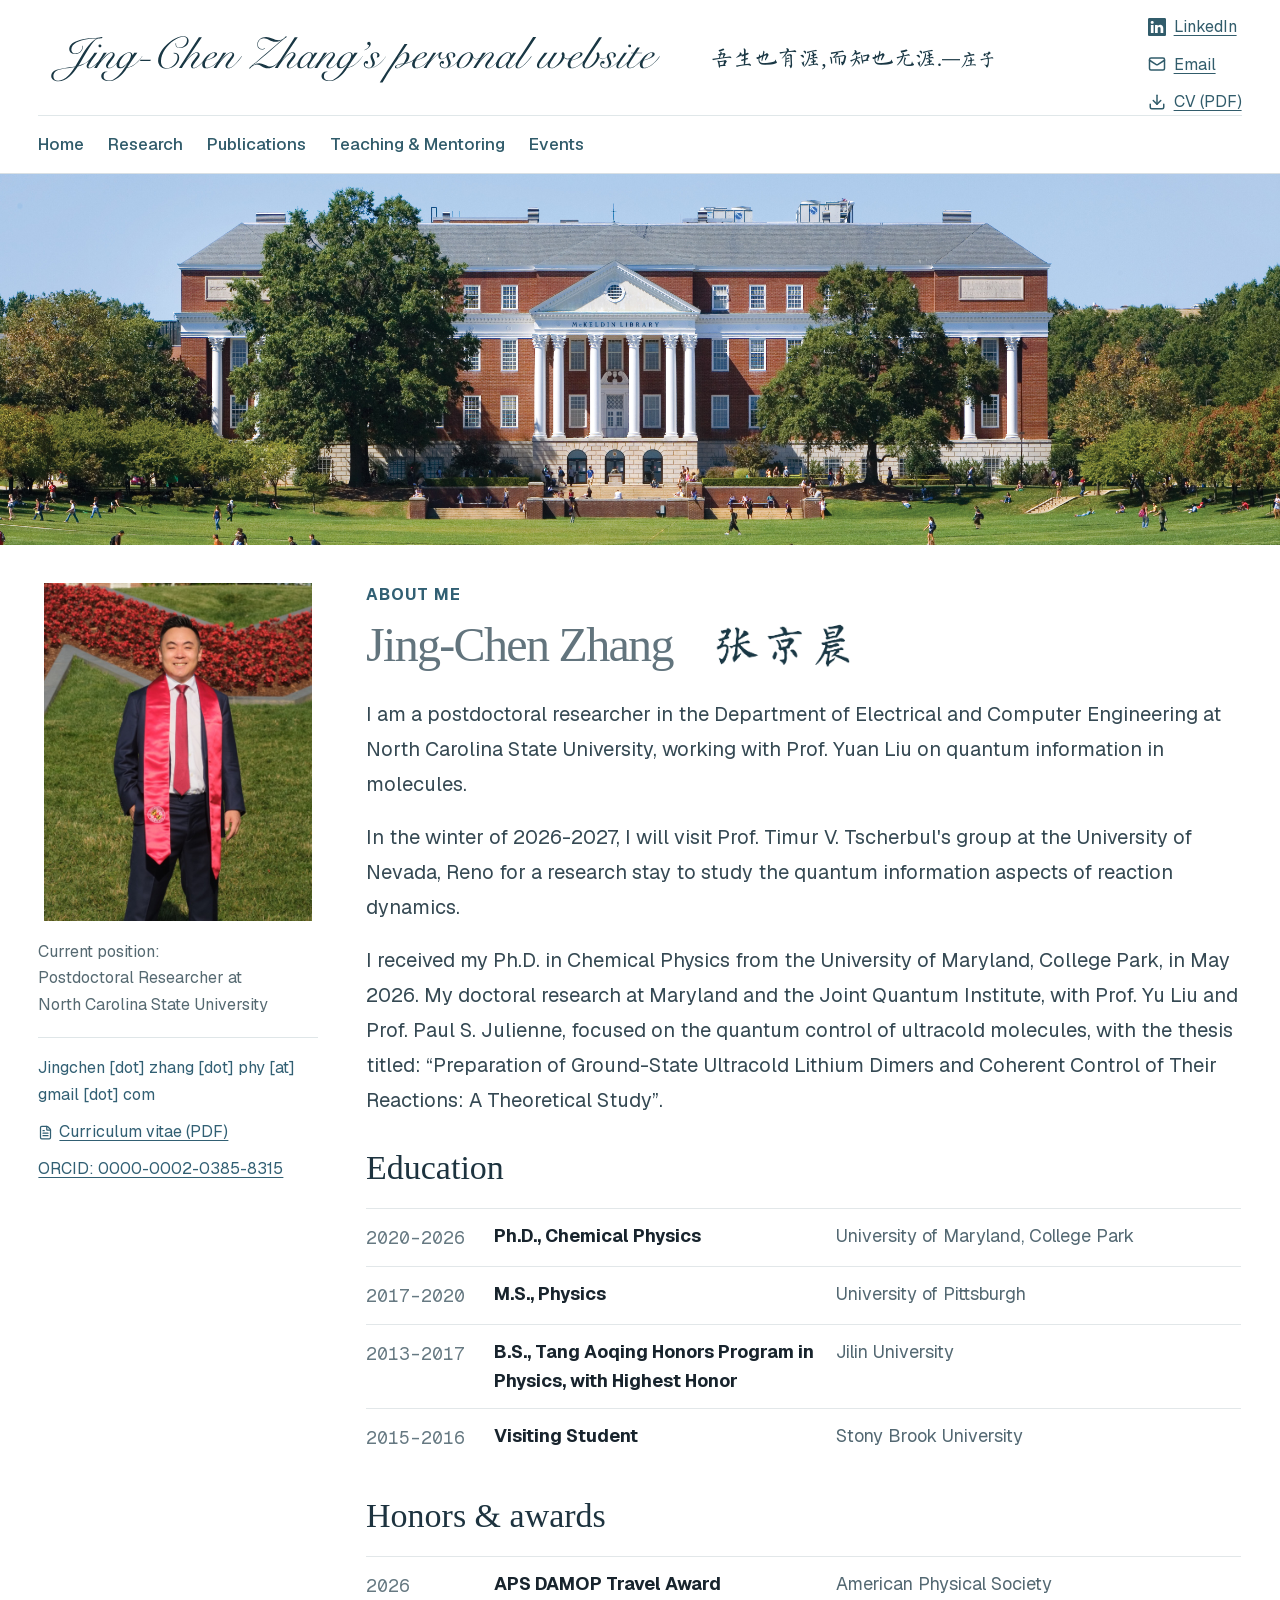
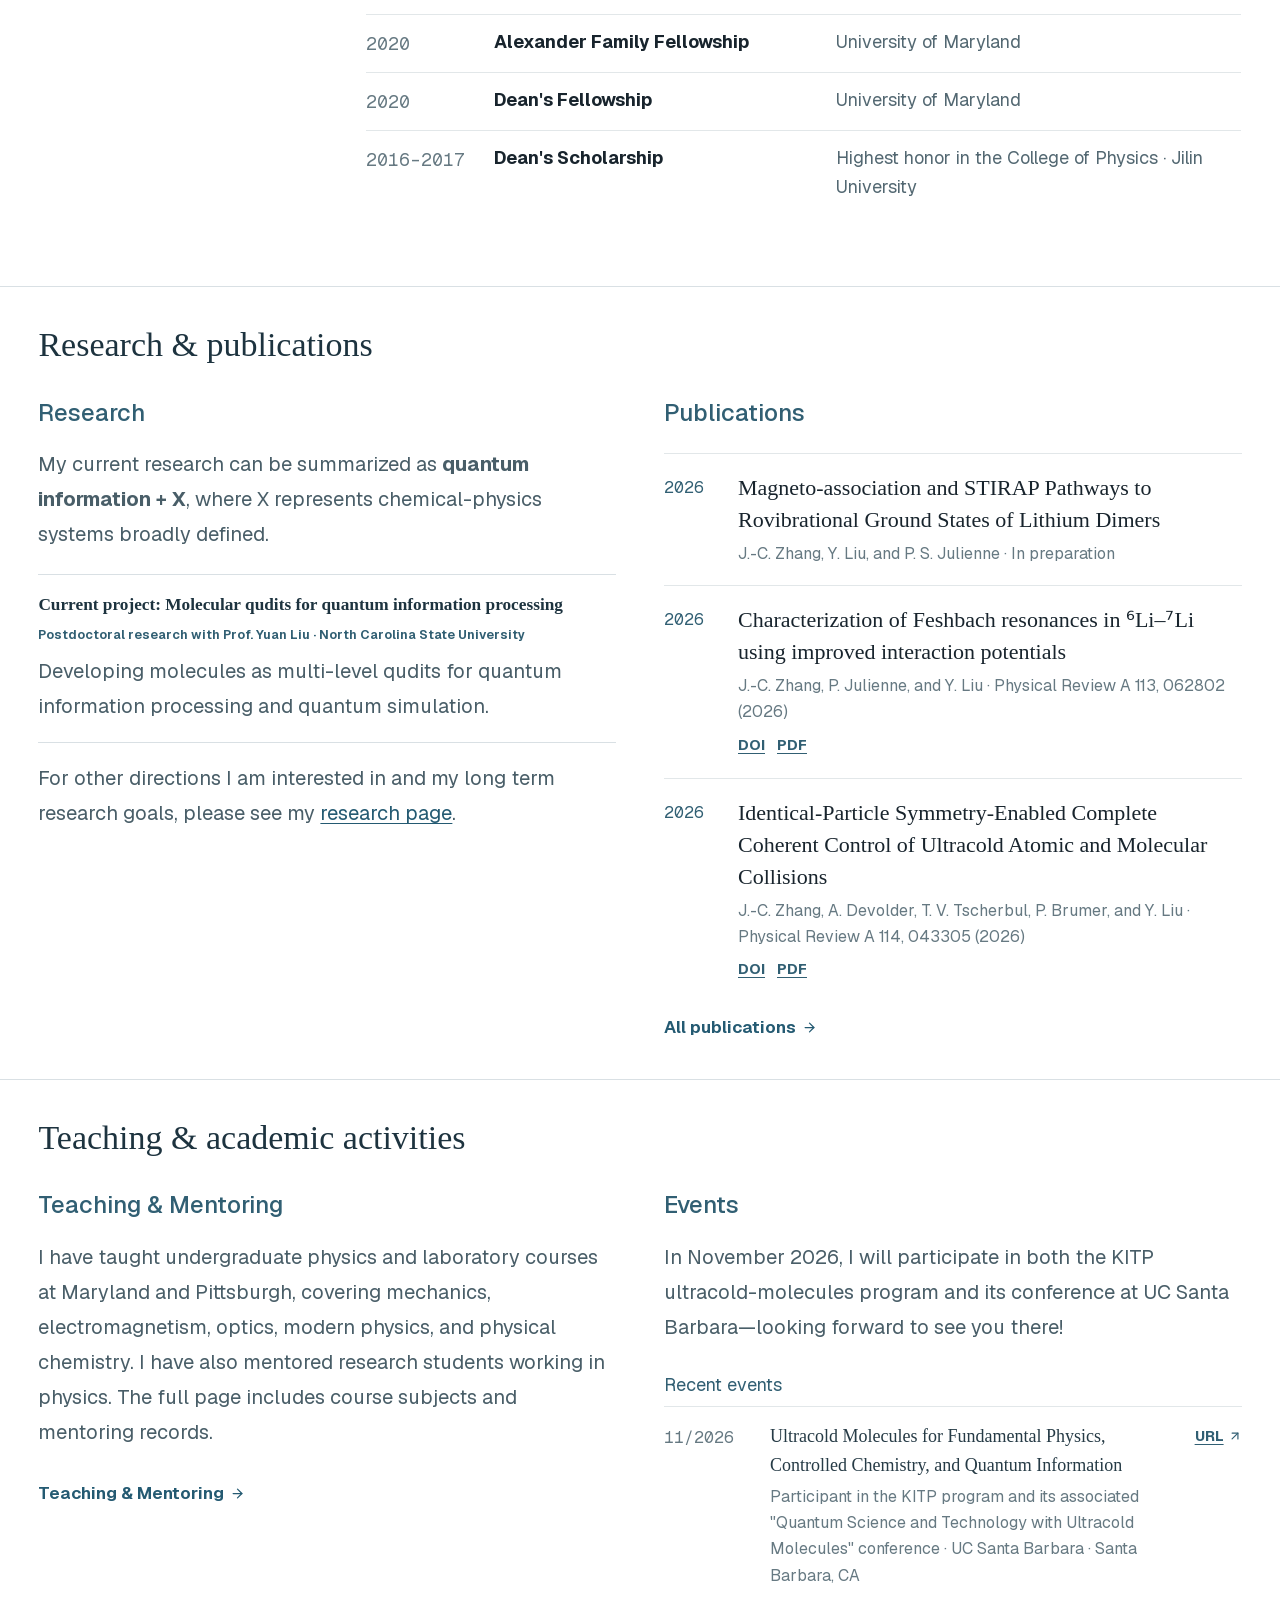
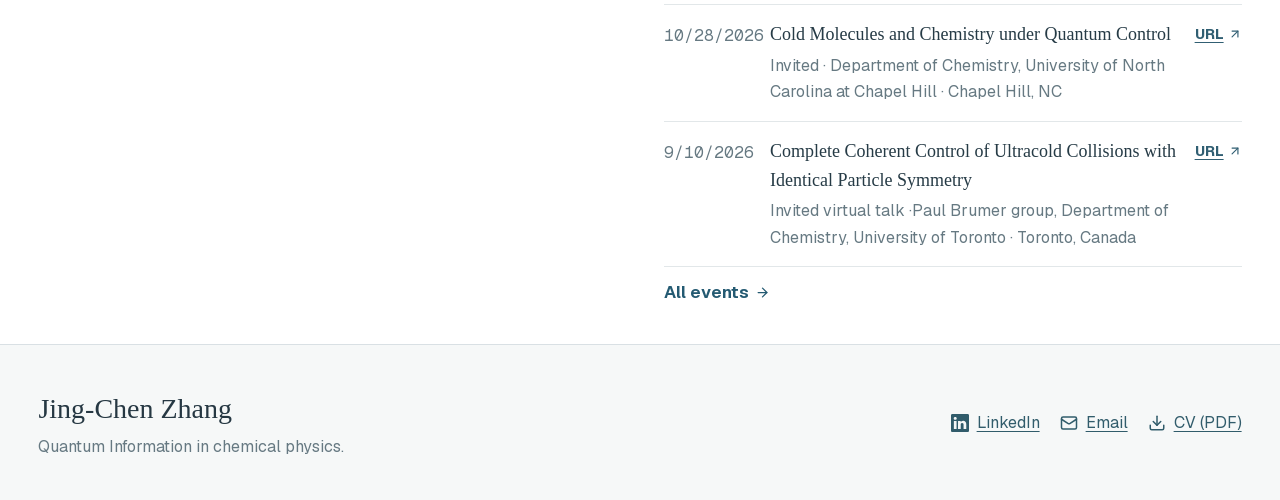
==== commit c534bb41: "Publish website from private source" ====
--- a/index.html
+++ b/index.html
@@ -1,2 +1,2 @@
 <!DOCTYPE html><html lang="en"><head><meta charSet="utf-8"/><meta name="viewport" content="width=device-width, initial-scale=1, viewport-fit=cover"/><link rel="preload" href="jingchen-personal-website-oneline.svg" as="image"/><link rel="preload" href="images/mckeldin-library-banner.jpg" as="image"/><link rel="preload" href="images/jingchen-zhang-portrait.jpg" as="image"/><link rel="preload" href="jingchen-zhang-liuti.png" as="image"/><link rel="stylesheet" href="_next/static/css/index.DDbt_9dZ.css" data-rsc-css-href="_next/static/css/index.DDbt_9dZ.css" data-precedence="vite-rsc/importer-resources"/><title>Jing-Chen Zhang&#x27;s personal website | 张京晨</title><meta name="description" content="Personal website of Jing-Chen Zhang (Jingchen Zhang, 张京晨), a postdoctoral researcher at NC State (NCSU) and Chemical Physics Ph.D. graduate of the University of Maryland (UMD)."/><meta name="author" content="Jing-Chen Zhang"/><link rel="author" href="https://jingchenzhang.com/"/><meta name="creator" content="Jing-Chen Zhang"/><meta property="og:title" content="Jing-Chen Zhang&#x27;s personal website | 张京晨"/><meta property="og:description" content="Personal website of Jing-Chen Zhang (Jingchen Zhang, 张京晨), a postdoctoral researcher at NC State (NCSU) and Chemical Physics Ph.D. graduate of the University of Maryland (UMD)."/><meta property="og:url" content="https://jingchenzhang.com"/><meta property="og:site_name" content="Jing-Chen Zhang&#x27;s personal website | 张京晨"/><meta property="og:type" content="website"/><meta property="og:image" content="https://jingchenzhang.com/images/mckeldin-library-banner.jpg"/><meta property="og:image:width" content="4992"/><meta property="og:image:height" content="2809"/><meta property="og:image:alt" content="Jing-Chen Zhang&#x27;s personal website | 张京晨"/><meta name="twitter:card" content="summary_large_image"/><meta name="twitter:title" content="Jing-Chen Zhang&#x27;s personal website | 张京晨"/><meta name="twitter:description" content="Personal website of Jing-Chen Zhang (Jingchen Zhang, 张京晨), a postdoctoral researcher at NC State (NCSU) and Chemical Physics Ph.D. graduate of the University of Maryland (UMD)."/><meta name="twitter:image" content="https://jingchenzhang.com/images/mckeldin-library-banner.jpg"/><link rel="icon" href="favicon.svg?v=jz"/>
-<link rel="canonical" href="https://jingchenzhang.com/"/></head><body><main class="simple-site"><script type="application/ld+json">[{"@context":"https://schema.org","@type":"WebSite","@id":"https://jingchenzhang.com/#website","url":"https://jingchenzhang.com/","name":"Jing-Chen Zhang's personal website | 张京晨","alternateName":["Jing-Chen Zhang","Jingchen Zhang","张京晨"],"description":"Personal website of Jing-Chen Zhang (Jingchen Zhang, 张京晨), a postdoctoral researcher at NC State (NCSU) and Chemical Physics Ph.D. graduate of the University of Maryland (UMD).","publisher":{"@id":"https://jingchenzhang.com/#person"}},{"@context":"https://schema.org","@type":"ProfilePage","@id":"https://jingchenzhang.com/#profile","url":"https://jingchenzhang.com/","name":"Jing-Chen Zhang's personal website | 张京晨","description":"Personal website of Jing-Chen Zhang (Jingchen Zhang, 张京晨), a postdoctoral researcher at NC State (NCSU) and Chemical Physics Ph.D. graduate of the University of Maryland (UMD).","isPartOf":{"@id":"https://jingchenzhang.com/#website"},"mainEntity":{"@type":"Person","@id":"https://jingchenzhang.com/#person","name":"Jing-Chen Zhang","givenName":"Jing-Chen","familyName":"Zhang","alternateName":["张京晨","Jingchen Zhang","J.-C. Zhang"],"url":"https://jingchenzhang.com/","image":"https://jingchenzhang.com/images/jingchen-zhang-portrait.jpg","jobTitle":"Postdoctoral Researcher","description":"Personal website of Jing-Chen Zhang (Jingchen Zhang, 张京晨), a postdoctoral researcher at NC State (NCSU) and Chemical Physics Ph.D. graduate of the University of Maryland (UMD).","worksFor":{"@type":"CollegeOrUniversity","name":"North Carolina State University","alternateName":["NC State","NCSU"],"url":"https://www.ncsu.edu/"},"memberOf":{"@type":"ResearchOrganization","name":"QUEST Lab — Prof. Yuan Liu, North Carolina State University","url":"https://yuanliu.group/"},"alumniOf":[{"@type":"CollegeOrUniversity","name":"University of Maryland, College Park","alternateName":["University of Maryland","UMD"],"url":"https://www.umd.edu/"},{"@type":"CollegeOrUniversity","name":"University of Pittsburgh","url":"https://www.pitt.edu/"},{"@type":"CollegeOrUniversity","name":"Jilin University","url":"https://www.jlu.edu.cn/"}],"sameAs":["https://www.linkedin.com/in/jingchen-zhang","https://www.researchgate.net/profile/Jing-Chen-Zhang","https://engr.ncsu.edu/people/jzhan284/","https://quics.umd.edu/people/jing-chen-zhang","https://ipst.umd.edu/people/jingchen-zhang","https://github.com/JCZhang1"],"subjectOf":[{"@type":"WebPage","url":"https://yuanliu.group/people/#dr-jingchen-zhang"},{"@type":"WebPage","url":"https://blog.umd.edu/yuliu/group/"},{"@type":"WebPage","url":"https://umdphysics.umd.edu/people/graduate-students.html"}],"knowsAbout":["Molecular quantum information","Chemical reaction dynamics","Quantum control","Ultracold molecules","Nonequilibrium statistical mechanics"]}}]</script><header class="site-header"><div class="site-brand"><a class="wordmark" href="./" aria-label="Jing-Chen Zhang home"><img class="english-title-script" src="jingchen-personal-website-oneline.svg" width="760" height="74" alt="Jing-Chen Zhang&#x27;s personal website | 张京晨"/></a><p class="website-label visually-hidden">Jing-Chen Zhang&#x27;s personal website | 张京晨</p><p class="header-motto" lang="zh-Hans">吾生也有涯,而知也无涯.<cite>—庄子</cite></p></div><nav aria-label="Primary navigation"><a href="./">Home</a><a href="research/" data-nav-subject="research">Research</a><a href="publications/" data-nav-subject="publications">Publications</a><a href="teaching/" data-nav-subject="teaching">Teaching &amp; Mentoring</a><a href="talks/" data-nav-subject="talks">Events</a></nav><div class="header-social"><a class="contact-link" href="https://www.linkedin.com/in/jingchen-zhang" target="_blank" rel="noreferrer" aria-label="Jing-Chen Zhang on LinkedIn"><svg xmlns="http://www.w3.org/2000/svg" width="18" height="18" fill="currentColor" viewBox="0 0 16 16" aria-hidden="true" focusable="false"><path d="M0 1.146C0 .513.526 0 1.175 0h13.65C15.474 0 16 .513 16 1.146v13.708c0 .633-.526 1.146-1.175 1.146H1.175C.526 16 0 15.487 0 14.854zm4.943 12.248V6.169H2.542v7.225zm-1.2-8.212c.837 0 1.358-.554 1.358-1.248-.015-.709-.52-1.248-1.342-1.248S2.4 3.226 2.4 3.934c0 .694.521 1.248 1.327 1.248zm4.908 8.212V9.359c0-.216.016-.432.08-.586.173-.431.568-.878 1.232-.878.869 0 1.216.662 1.216 1.634v3.865h2.401V9.25c0-2.22-1.184-3.252-2.764-3.252-1.274 0-1.845.7-2.165 1.193v.025h-.016l.016-.025V6.169h-2.4c.03.678 0 7.225 0 7.225z"></path></svg><span>LinkedIn</span></a><a class="contact-link" href="mailto:jingchen.zhang.phy@gmail.com" aria-label="Email Jing-Chen Zhang"><svg xmlns="http://www.w3.org/2000/svg" width="18" height="18" viewBox="0 0 24 24" fill="none" stroke="currentColor" stroke-width="2" stroke-linecap="round" stroke-linejoin="round" class="lucide lucide-mail" aria-hidden="true"><path d="m22 7-8.991 5.727a2 2 0 0 1-2.009 0L2 7"></path><rect x="2" y="4" width="20" height="16" rx="2"></rect></svg><span>Email</span></a><a class="contact-link" href="Jing-Chen-Zhang-CV-2026.pdf" target="_blank" rel="noreferrer" aria-label="Jing-Chen Zhang&#x27;s CV (PDF)"><svg xmlns="http://www.w3.org/2000/svg" width="18" height="18" viewBox="0 0 24 24" fill="none" stroke="currentColor" stroke-width="2" stroke-linecap="round" stroke-linejoin="round" class="lucide lucide-download" aria-hidden="true"><path d="M12 15V3"></path><path d="M21 15v4a2 2 0 0 1-2 2H5a2 2 0 0 1-2-2v-4"></path><path d="m7 10 5 5 5-5"></path></svg><span>CV (PDF)</span></a></div></header><div class="home-panorama-frame"><img class="home-panorama-image" src="images/mckeldin-library-banner.jpg" alt="McKeldin Library and the fountain-lined lawn at the University of Maryland, College Park" style="object-position:center 24%" width="4992" height="2809"/></div><section class="profile-intro content-width"><aside class="profile-sidebar" aria-label="Profile and contact"><img class="profile-portrait" src="images/jingchen-zhang-portrait.jpg" width="640" height="800" alt="Jing-Chen Zhang at the University of Maryland on graduation day"/><p>Current position: <br/>Postdoctoral Researcher at<br/>North Carolina State University</p><div class="sidebar-links"><p id="contact-email" class="protected-email">Jingchen [dot] zhang [dot] phy [at] gmail [dot] com</p><a href="Jing-Chen-Zhang-CV-2026.pdf" target="_blank" rel="noreferrer"><svg xmlns="http://www.w3.org/2000/svg" width="15" height="15" viewBox="0 0 24 24" fill="none" stroke="currentColor" stroke-width="2" stroke-linecap="round" stroke-linejoin="round" class="lucide lucide-file-text" aria-hidden="true"><path d="M6 22a2 2 0 0 1-2-2V4a2 2 0 0 1 2-2h8a2.4 2.4 0 0 1 1.704.706l3.588 3.588A2.4 2.4 0 0 1 20 8v12a2 2 0 0 1-2 2z"></path><path d="M14 2v5a1 1 0 0 0 1 1h5"></path><path d="M10 9H8"></path><path d="M16 13H8"></path><path d="M16 17H8"></path></svg> Curriculum vitae (PDF)</a></div></aside><div class="profile-copy"><p class="simple-kicker">About me</p><h1 class="profile-name"><span class="english-name">Jing-Chen Zhang</span><img class="intro-name-calligraphy" src="jingchen-zhang-liuti.png" width="190" height="48" alt="张京晨" lang="zh-Hans"/></h1><p>I am a postdoctoral researcher in the Department of Electrical and Computer Engineering at North Carolina State University, working with Prof. Yuan Liu on the quantum information in molecules.</p><p>In the winter of 2026-2027, I will visit Prof. Timur V. Tscherbul&#x27;s group at the University of Nevada, Reno for a research stay to study the quantum information aspects of reaction dynamics.</p><p>My doctoral research at the University of Maryland and the Joint Quantum Institute, with Prof. Yu Liu and Prof. Paul S. Julienne, focused on the quantum control of ultracold molecules, with the thesis titled: “Preparation of Ground-State Ultracold Lithium Dimers and Coherent Control of Their Reactions: A Theoretical Study”.</p><section class="home-education" aria-labelledby="home-education-heading"><h2 id="home-education-heading">Education</h2><div class="education-list"><div class="education-row"><time>2020–2026</time><strong>Ph.D., Chemical Physics</strong><span>University of Maryland, College Park</span></div><div class="education-row"><time>2017–2020</time><strong>M.S., Physics</strong><span>University of Pittsburgh</span></div><div class="education-row"><time>2013–2017</time><strong>B.S., Tang Aoqing Honors Program in Physics, with Highest Honor</strong><span>Jilin University</span></div><div class="education-row"><time>2015–2016</time><strong>Visiting Student</strong><span>Stony Brook University</span></div></div></section><section class="home-education" aria-labelledby="home-awards-heading"><h2 id="home-awards-heading">Honors &amp; awards</h2><div class="education-list"><div class="education-row"><time>2026</time><strong>APS DAMOP Travel Award</strong><span>American Physical Society</span></div><div class="education-row"><time>2020</time><strong>Alexander Family Fellowship</strong><span>University of Maryland</span></div><div class="education-row"><time>2020</time><strong>Dean&#x27;s Fellowship</strong><span>University of Maryland</span></div><div class="education-row"><time>2016–2017</time><strong>Dean&#x27;s Scholarship</strong><span>Highest honor in the College of Physics · Jilin University</span></div></div></section></div></section><section class="home-section home-group content-width"><h2>Research &amp; publications</h2><div class="home-group-content"><div class="home-summary home-group-subject" data-home-subject="research"><h3 id="research-heading"><a href="research/">Research</a></h3><p>My current research can be summarized as <strong>quantum information + X</strong>, where X represents chemical-physics systems broadly defined.</p><div class="home-research-projects"><article><h4>Current project: Molecular qudits for quantum information processing</h4><p class="home-project-context">Postdoctoral research with Prof. Yuan Liu · North Carolina State University</p><p>Developing molecules as multi-level qudits for quantum information processing and quantum simulation.</p></article></div><p>For other directions I am interested in and my long term research goals, please see my <a href="research/" class="research-page-link">research page</a>.</p></div><div class="home-summary home-group-subject" data-home-subject="publications"><h3 id="publications-heading"><a href="publications/">Publications</a></h3><div class="simple-publications"><article><time>2026</time><div><h3>Magneto-association and STIRAP Pathways to Rovibrational Ground States of Lithium Dimers</h3><p>J.-C. Zhang, Y. Liu, and P. S. Julienne<!-- --> · <!-- -->In preparation</p></div></article><article><time>2026</time><div><h3>Characterization of Feshbach resonances in ⁶Li–⁷Li using improved interaction potentials</h3><p>J.-C. Zhang, P. Julienne, and Y. Liu<!-- --> · <!-- -->Physical Review A 113, 062802(2026)</p><a href="https://doi.org/10.1103/p3bm-rpcb" target="_blank" rel="noreferrer">DOI</a><a href="papers/zhang-2026-feshbach-resonances.pdf" target="_blank" rel="noreferrer">PDF</a></div></article><article><time>2026</time><div><h3>Identical-Particle Symmetry-Enabled Complete Coherent Control of Ultracold Atomic and Molecular Collisions</h3><p>J.-C. Zhang, A. Devolder, T. V. Tscherbul, P. Brumer, and Y. Liu<!-- --> · <!-- -->Physical Review A 114 (4), 043305(2026)</p><a href="https://journals.aps.org/pra/abstract/10.1103/1mcm-jmnx" target="_blank" rel="noreferrer">URL</a><a href="papers/zhang-2026-coherent-control.pdf" target="_blank" rel="noreferrer">PDF</a></div></article></div><a class="text-link section-more" href="publications/">All publications<svg xmlns="http://www.w3.org/2000/svg" width="15" height="15" viewBox="0 0 24 24" fill="none" stroke="currentColor" stroke-width="2" stroke-linecap="round" stroke-linejoin="round" class="lucide lucide-arrow-right" aria-hidden="true"><path d="M5 12h14"></path><path d="m12 5 7 7-7 7"></path></svg></a></div></div></section><section class="home-section home-group content-width"><h2>Teaching &amp; academic activities</h2><div class="home-group-content"><div class="home-summary home-group-subject" data-home-subject="teaching"><h3 id="teaching-heading"><a href="teaching/">Teaching &amp; Mentoring</a></h3><p>I have taught undergraduate physics and laboratory courses at Maryland and Pittsburgh, covering mechanics, electromagnetism, optics, modern physics, and physical chemistry. I have also mentored research students working in physics. The full page includes course subjects and mentoring records.</p><a class="text-link section-more" href="teaching/">Teaching &amp; Mentoring<svg xmlns="http://www.w3.org/2000/svg" width="15" height="15" viewBox="0 0 24 24" fill="none" stroke="currentColor" stroke-width="2" stroke-linecap="round" stroke-linejoin="round" class="lucide lucide-arrow-right" aria-hidden="true"><path d="M5 12h14"></path><path d="m12 5 7 7-7 7"></path></svg></a></div><div class="home-summary home-group-subject" data-home-subject="talks"><h3 id="activities-heading"><a href="talks/">Events</a></h3><p>In November 2026, I will participate in both the KITP ultracold-molecules program and its conference at UC Santa Barbara—looking forward to see you there!</p><section class="home-activity-block" aria-labelledby="home-talks-heading"><h4 id="home-talks-heading">Recent events</h4><div class="activity-list"><article class="activity-row"><time>11/2026</time><div><strong>Ultracold Molecules for Fundamental Physics, Controlled Chemistry, and Quantum Information</strong><small>Participant in the KITP program and its associated &quot;Quantum Science and Technology with Ultracold Molecules&quot; conference · UC Santa Barbara · Santa Barbara, CA</small></div><a class="activity-url" href="https://www.kitp.ucsb.edu/activities/ultracold-c26" target="_blank" rel="noreferrer" aria-label="Open URL for Ultracold Molecules for Fundamental Physics, Controlled Chemistry, and Quantum Information">URL <svg xmlns="http://www.w3.org/2000/svg" width="14" height="14" viewBox="0 0 24 24" fill="none" stroke="currentColor" stroke-width="2" stroke-linecap="round" stroke-linejoin="round" class="lucide lucide-arrow-up-right" aria-hidden="true"><path d="M7 7h10v10"></path><path d="M7 17 17 7"></path></svg></a></article><article class="activity-row"><time>10/28/2026</time><div><strong>Cold Molecules and Chemistry under Quantum Control</strong><small>Invited · Department of Chemistry, University of North Carolina at Chapel Hill · Chapel Hill, NC</small></div><a class="activity-url" href="https://chem.unc.edu/event/physical-chem-781-guest-speaker-jingchen-zhang/" target="_blank" rel="noreferrer" aria-label="Open URL for Cold Molecules and Chemistry under Quantum Control">URL <svg xmlns="http://www.w3.org/2000/svg" width="14" height="14" viewBox="0 0 24 24" fill="none" stroke="currentColor" stroke-width="2" stroke-linecap="round" stroke-linejoin="round" class="lucide lucide-arrow-up-right" aria-hidden="true"><path d="M7 7h10v10"></path><path d="M7 17 17 7"></path></svg></a></article><article class="activity-row"><time>9/10/2026</time><div><strong>Complete Coherent Control of Ultracold Collisions with Identical Particle Symmetry</strong><small>Invited virtual talk ·Paul Brumer group, Department of Chemistry, University of Toronto · Toronto, Canada</small></div><a class="activity-url" href="https://www.chemistry.utoronto.ca/people/directories/all-faculty/paul-brumer" target="_blank" rel="noreferrer" aria-label="Open URL for Complete Coherent Control of Ultracold Collisions with Identical Particle Symmetry">URL <svg xmlns="http://www.w3.org/2000/svg" width="14" height="14" viewBox="0 0 24 24" fill="none" stroke="currentColor" stroke-width="2" stroke-linecap="round" stroke-linejoin="round" class="lucide lucide-arrow-up-right" aria-hidden="true"><path d="M7 7h10v10"></path><path d="M7 17 17 7"></path></svg></a></article></div></section><a class="text-link section-more" href="talks/">All events<svg xmlns="http://www.w3.org/2000/svg" width="15" height="15" viewBox="0 0 24 24" fill="none" stroke="currentColor" stroke-width="2" stroke-linecap="round" stroke-linejoin="round" class="lucide lucide-arrow-right" aria-hidden="true"><path d="M5 12h14"></path><path d="m12 5 7 7-7 7"></path></svg></a></div></div></section><footer><div><strong>Jing-Chen Zhang</strong><span>Quantum Information in chemical physics.</span></div><div class="footer-links"><a class="contact-link" href="https://www.linkedin.com/in/jingchen-zhang" target="_blank" rel="noreferrer" aria-label="Jing-Chen Zhang on LinkedIn"><svg xmlns="http://www.w3.org/2000/svg" width="18" height="18" fill="currentColor" viewBox="0 0 16 16" aria-hidden="true" focusable="false"><path d="M0 1.146C0 .513.526 0 1.175 0h13.65C15.474 0 16 .513 16 1.146v13.708c0 .633-.526 1.146-1.175 1.146H1.175C.526 16 0 15.487 0 14.854zm4.943 12.248V6.169H2.542v7.225zm-1.2-8.212c.837 0 1.358-.554 1.358-1.248-.015-.709-.52-1.248-1.342-1.248S2.4 3.226 2.4 3.934c0 .694.521 1.248 1.327 1.248zm4.908 8.212V9.359c0-.216.016-.432.08-.586.173-.431.568-.878 1.232-.878.869 0 1.216.662 1.216 1.634v3.865h2.401V9.25c0-2.22-1.184-3.252-2.764-3.252-1.274 0-1.845.7-2.165 1.193v.025h-.016l.016-.025V6.169h-2.4c.03.678 0 7.225 0 7.225z"></path></svg><span>LinkedIn</span></a><a class="contact-link" href="mailto:jingchen.zhang.phy@gmail.com" aria-label="Email Jing-Chen Zhang"><svg xmlns="http://www.w3.org/2000/svg" width="18" height="18" viewBox="0 0 24 24" fill="none" stroke="currentColor" stroke-width="2" stroke-linecap="round" stroke-linejoin="round" class="lucide lucide-mail" aria-hidden="true"><path d="m22 7-8.991 5.727a2 2 0 0 1-2.009 0L2 7"></path><rect x="2" y="4" width="20" height="16" rx="2"></rect></svg><span>Email</span></a><a class="contact-link" href="Jing-Chen-Zhang-CV-2026.pdf" target="_blank" rel="noreferrer" aria-label="Jing-Chen Zhang&#x27;s CV (PDF)"><svg xmlns="http://www.w3.org/2000/svg" width="18" height="18" viewBox="0 0 24 24" fill="none" stroke="currentColor" stroke-width="2" stroke-linecap="round" stroke-linejoin="round" class="lucide lucide-download" aria-hidden="true"><path d="M12 15V3"></path><path d="M21 15v4a2 2 0 0 1-2 2H5a2 2 0 0 1-2-2v-4"></path><path d="m7 10 5 5 5-5"></path></svg><span>CV (PDF)</span></a></div></footer></main><script data-owner-analytics type="module" src="https://static.cloudflareinsights.com/beacon.min.js" data-cf-beacon='{"token":"21d9a593dcea431090efbbdfda2f0b38"}'></script></body></html>+<link rel="canonical" href="https://jingchenzhang.com/"/></head><body><main class="simple-site"><script type="application/ld+json">[{"@context":"https://schema.org","@type":"WebSite","@id":"https://jingchenzhang.com/#website","url":"https://jingchenzhang.com/","name":"Jing-Chen Zhang's personal website | 张京晨","alternateName":["Jing-Chen Zhang","Jingchen Zhang","张京晨"],"description":"Personal website of Jing-Chen Zhang (Jingchen Zhang, 张京晨), a postdoctoral researcher at NC State (NCSU) and Chemical Physics Ph.D. graduate of the University of Maryland (UMD).","publisher":{"@id":"https://jingchenzhang.com/#person"}},{"@context":"https://schema.org","@type":"ProfilePage","@id":"https://jingchenzhang.com/#profile","url":"https://jingchenzhang.com/","name":"Jing-Chen Zhang's personal website | 张京晨","description":"Personal website of Jing-Chen Zhang (Jingchen Zhang, 张京晨), a postdoctoral researcher at NC State (NCSU) and Chemical Physics Ph.D. graduate of the University of Maryland (UMD).","isPartOf":{"@id":"https://jingchenzhang.com/#website"},"mainEntity":{"@type":"Person","@id":"https://jingchenzhang.com/#person","name":"Jing-Chen Zhang","givenName":"Jing-Chen","familyName":"Zhang","alternateName":["张京晨","Jingchen Zhang","J.-C. Zhang"],"url":"https://jingchenzhang.com/","image":"https://jingchenzhang.com/images/jingchen-zhang-portrait.jpg","jobTitle":"Postdoctoral Researcher","description":"Personal website of Jing-Chen Zhang (Jingchen Zhang, 张京晨), a postdoctoral researcher at NC State (NCSU) and Chemical Physics Ph.D. graduate of the University of Maryland (UMD).","worksFor":{"@type":"CollegeOrUniversity","name":"North Carolina State University","alternateName":["NC State","NCSU"],"url":"https://www.ncsu.edu/"},"memberOf":{"@type":"ResearchOrganization","name":"QUEST Lab — Prof. Yuan Liu, North Carolina State University","url":"https://yuanliu.group/"},"alumniOf":[{"@type":"CollegeOrUniversity","name":"University of Maryland, College Park","alternateName":["University of Maryland","UMD"],"url":"https://www.umd.edu/"},{"@type":"CollegeOrUniversity","name":"University of Pittsburgh","url":"https://www.pitt.edu/"},{"@type":"CollegeOrUniversity","name":"Jilin University","url":"https://www.jlu.edu.cn/"}],"sameAs":["https://orcid.org/0000-0002-0385-8315","https://www.linkedin.com/in/jingchen-zhang","https://www.researchgate.net/profile/Jing-Chen-Zhang","https://engr.ncsu.edu/people/jzhan284/","https://quics.umd.edu/people/jing-chen-zhang","https://ipst.umd.edu/people/jingchen-zhang","https://github.com/JCZhang1"],"subjectOf":[{"@type":"WebPage","url":"https://yuanliu.group/people/#dr-jingchen-zhang"},{"@type":"WebPage","url":"https://blog.umd.edu/yuliu/group/"},{"@type":"WebPage","url":"https://umdphysics.umd.edu/people/graduate-students.html"}],"knowsAbout":["Molecular quantum information","Chemical reaction dynamics","Quantum control","Ultracold molecules","Nonequilibrium statistical mechanics"]}}]</script><header class="site-header"><div class="site-brand"><a class="wordmark" href="./" aria-label="Jing-Chen Zhang home"><img class="english-title-script" src="jingchen-personal-website-oneline.svg" width="760" height="74" alt="Jing-Chen Zhang&#x27;s personal website | 张京晨"/></a><p class="website-label visually-hidden">Jing-Chen Zhang&#x27;s personal website | 张京晨</p><p class="header-motto" lang="zh-Hans">吾生也有涯,而知也无涯.<cite>—庄子</cite></p></div><nav aria-label="Primary navigation"><a href="./">Home</a><a href="research/" data-nav-subject="research">Research</a><a href="publications/" data-nav-subject="publications">Publications</a><a href="teaching/" data-nav-subject="teaching">Teaching &amp; Mentoring</a><a href="talks/" data-nav-subject="talks">Events</a></nav><div class="header-social"><a class="contact-link" href="https://www.linkedin.com/in/jingchen-zhang" target="_blank" rel="noreferrer" aria-label="Jing-Chen Zhang on LinkedIn"><svg xmlns="http://www.w3.org/2000/svg" width="18" height="18" fill="currentColor" viewBox="0 0 16 16" aria-hidden="true" focusable="false"><path d="M0 1.146C0 .513.526 0 1.175 0h13.65C15.474 0 16 .513 16 1.146v13.708c0 .633-.526 1.146-1.175 1.146H1.175C.526 16 0 15.487 0 14.854zm4.943 12.248V6.169H2.542v7.225zm-1.2-8.212c.837 0 1.358-.554 1.358-1.248-.015-.709-.52-1.248-1.342-1.248S2.4 3.226 2.4 3.934c0 .694.521 1.248 1.327 1.248zm4.908 8.212V9.359c0-.216.016-.432.08-.586.173-.431.568-.878 1.232-.878.869 0 1.216.662 1.216 1.634v3.865h2.401V9.25c0-2.22-1.184-3.252-2.764-3.252-1.274 0-1.845.7-2.165 1.193v.025h-.016l.016-.025V6.169h-2.4c.03.678 0 7.225 0 7.225z"></path></svg><span>LinkedIn</span></a><a class="contact-link" href="mailto:jingchen.zhang.phy@gmail.com" aria-label="Email Jing-Chen Zhang"><svg xmlns="http://www.w3.org/2000/svg" width="18" height="18" viewBox="0 0 24 24" fill="none" stroke="currentColor" stroke-width="2" stroke-linecap="round" stroke-linejoin="round" class="lucide lucide-mail" aria-hidden="true"><path d="m22 7-8.991 5.727a2 2 0 0 1-2.009 0L2 7"></path><rect x="2" y="4" width="20" height="16" rx="2"></rect></svg><span>Email</span></a><a class="contact-link" href="Jing-Chen-Zhang-CV-2026.pdf" target="_blank" rel="noreferrer" aria-label="Jing-Chen Zhang&#x27;s CV (PDF)"><svg xmlns="http://www.w3.org/2000/svg" width="18" height="18" viewBox="0 0 24 24" fill="none" stroke="currentColor" stroke-width="2" stroke-linecap="round" stroke-linejoin="round" class="lucide lucide-download" aria-hidden="true"><path d="M12 15V3"></path><path d="M21 15v4a2 2 0 0 1-2 2H5a2 2 0 0 1-2-2v-4"></path><path d="m7 10 5 5 5-5"></path></svg><span>CV (PDF)</span></a></div></header><div class="home-panorama-frame"><img class="home-panorama-image" src="images/mckeldin-library-banner.jpg" alt="McKeldin Library and the fountain-lined lawn at the University of Maryland, College Park" style="object-position:center 24%" width="4992" height="2809"/></div><section class="profile-intro content-width"><aside class="profile-sidebar" aria-label="Profile and contact"><img class="profile-portrait" src="images/jingchen-zhang-portrait.jpg" width="640" height="800" alt="Jing-Chen Zhang at the University of Maryland on graduation day"/><p>Current position: <br/>Postdoctoral Researcher at<br/>North Carolina State University</p><div class="sidebar-links"><p id="contact-email" class="protected-email">Jingchen [dot] zhang [dot] phy [at] gmail [dot] com</p><a href="Jing-Chen-Zhang-CV-2026.pdf" target="_blank" rel="noreferrer"><svg xmlns="http://www.w3.org/2000/svg" width="15" height="15" viewBox="0 0 24 24" fill="none" stroke="currentColor" stroke-width="2" stroke-linecap="round" stroke-linejoin="round" class="lucide lucide-file-text" aria-hidden="true"><path d="M6 22a2 2 0 0 1-2-2V4a2 2 0 0 1 2-2h8a2.4 2.4 0 0 1 1.704.706l3.588 3.588A2.4 2.4 0 0 1 20 8v12a2 2 0 0 1-2 2z"></path><path d="M14 2v5a1 1 0 0 0 1 1h5"></path><path d="M10 9H8"></path><path d="M16 13H8"></path><path d="M16 17H8"></path></svg> Curriculum vitae (PDF)</a><a href="https://orcid.org/0000-0002-0385-8315" target="_blank" rel="noreferrer">ORCID: 0000-0002-0385-8315</a></div></aside><div class="profile-copy"><p class="simple-kicker">About me</p><h1 class="profile-name"><span class="english-name">Jing-Chen Zhang</span><img class="intro-name-calligraphy" src="jingchen-zhang-liuti.png" width="190" height="48" alt="张京晨" lang="zh-Hans"/></h1><p>I am a postdoctoral researcher in the Department of Electrical and Computer Engineering at North Carolina State University, working with Prof. Yuan Liu on quantum information in molecules.</p><p>In the winter of 2026-2027, I will visit Prof. Timur V. Tscherbul&#x27;s group at the University of Nevada, Reno for a research stay to study the quantum information aspects of reaction dynamics.</p><p>I received my Ph.D. in Chemical Physics from the University of Maryland, College Park, in May 2026. My doctoral research at Maryland and the Joint Quantum Institute, with Prof. Yu Liu and Prof. Paul S. Julienne, focused on the quantum control of ultracold molecules, with the thesis titled: “Preparation of Ground-State Ultracold Lithium Dimers and Coherent Control of Their Reactions: A Theoretical Study”.</p><section class="home-education" aria-labelledby="home-education-heading"><h2 id="home-education-heading">Education</h2><div class="education-list"><div class="education-row"><time>2020–2026</time><strong>Ph.D., Chemical Physics</strong><span>University of Maryland, College Park</span></div><div class="education-row"><time>2017–2020</time><strong>M.S., Physics</strong><span>University of Pittsburgh</span></div><div class="education-row"><time>2013–2017</time><strong>B.S., Tang Aoqing Honors Program in Physics, with Highest Honor</strong><span>Jilin University</span></div><div class="education-row"><time>2015–2016</time><strong>Visiting Student</strong><span>Stony Brook University</span></div></div></section><section class="home-education" aria-labelledby="home-awards-heading"><h2 id="home-awards-heading">Honors &amp; awards</h2><div class="education-list"><div class="education-row"><time>2026</time><strong>APS DAMOP Travel Award</strong><span>American Physical Society</span></div><div class="education-row"><time>2020</time><strong>Alexander Family Fellowship</strong><span>University of Maryland</span></div><div class="education-row"><time>2020</time><strong>Dean&#x27;s Fellowship</strong><span>University of Maryland</span></div><div class="education-row"><time>2016–2017</time><strong>Dean&#x27;s Scholarship</strong><span>Highest honor in the College of Physics · Jilin University</span></div></div></section></div></section><section class="home-section home-group content-width"><h2>Research &amp; publications</h2><div class="home-group-content"><div class="home-summary home-group-subject" data-home-subject="research"><h3 id="research-heading"><a href="research/">Research</a></h3><p>My current research can be summarized as <strong>quantum information + X</strong>, where X represents chemical-physics systems broadly defined.</p><div class="home-research-projects"><article><h4>Current project: Molecular qudits for quantum information processing</h4><p class="home-project-context">Postdoctoral research with Prof. Yuan Liu · North Carolina State University</p><p>Developing molecules as multi-level qudits for quantum information processing and quantum simulation.</p></article></div><p>For other directions I am interested in and my long term research goals, please see my <a href="research/" class="research-page-link">research page</a>.</p></div><div class="home-summary home-group-subject" data-home-subject="publications"><h3 id="publications-heading"><a href="publications/">Publications</a></h3><div class="simple-publications"><article><time>2026</time><div><h3>Magneto-association and STIRAP Pathways to Rovibrational Ground States of Lithium Dimers</h3><p>J.-C. Zhang, Y. Liu, and P. S. Julienne<!-- --> · <!-- -->In preparation</p></div></article><article><time>2026</time><div><h3>Characterization of Feshbach resonances in ⁶Li–⁷Li using improved interaction potentials</h3><p>J.-C. Zhang, P. Julienne, and Y. Liu<!-- --> · <!-- -->Physical Review A 113, 062802 (2026)</p><a href="https://doi.org/10.1103/p3bm-rpcb" target="_blank" rel="noreferrer">DOI</a><a href="papers/zhang-2026-feshbach-resonances.pdf" target="_blank" rel="noreferrer">PDF</a></div></article><article><time>2026</time><div><h3>Identical-Particle Symmetry-Enabled Complete Coherent Control of Ultracold Atomic and Molecular Collisions</h3><p>J.-C. Zhang, A. Devolder, T. V. Tscherbul, P. Brumer, and Y. Liu<!-- --> · <!-- -->Physical Review A 114, 043305 (2026)</p><a href="https://doi.org/10.1103/1mcm-jmnx" target="_blank" rel="noreferrer">DOI</a><a href="papers/zhang-2026-coherent-control.pdf" target="_blank" rel="noreferrer">PDF</a></div></article></div><a class="text-link section-more" href="publications/">All publications<svg xmlns="http://www.w3.org/2000/svg" width="15" height="15" viewBox="0 0 24 24" fill="none" stroke="currentColor" stroke-width="2" stroke-linecap="round" stroke-linejoin="round" class="lucide lucide-arrow-right" aria-hidden="true"><path d="M5 12h14"></path><path d="m12 5 7 7-7 7"></path></svg></a></div></div></section><section class="home-section home-group content-width"><h2>Teaching &amp; academic activities</h2><div class="home-group-content"><div class="home-summary home-group-subject" data-home-subject="teaching"><h3 id="teaching-heading"><a href="teaching/">Teaching &amp; Mentoring</a></h3><p>I have taught undergraduate physics and laboratory courses at Maryland and Pittsburgh, covering mechanics, electromagnetism, optics, modern physics, and physical chemistry. I have also mentored research students working in physics. The full page includes course subjects and mentoring records.</p><a class="text-link section-more" href="teaching/">Teaching &amp; Mentoring<svg xmlns="http://www.w3.org/2000/svg" width="15" height="15" viewBox="0 0 24 24" fill="none" stroke="currentColor" stroke-width="2" stroke-linecap="round" stroke-linejoin="round" class="lucide lucide-arrow-right" aria-hidden="true"><path d="M5 12h14"></path><path d="m12 5 7 7-7 7"></path></svg></a></div><div class="home-summary home-group-subject" data-home-subject="talks"><h3 id="activities-heading"><a href="talks/">Events</a></h3><p>In November 2026, I will participate in both the KITP ultracold-molecules program and its conference at UC Santa Barbara—looking forward to see you there!</p><section class="home-activity-block" aria-labelledby="home-talks-heading"><h4 id="home-talks-heading">Recent events</h4><div class="activity-list"><article class="activity-row"><time>11/2026</time><div><strong>Ultracold Molecules for Fundamental Physics, Controlled Chemistry, and Quantum Information</strong><small>Participant in the KITP program and its associated &quot;Quantum Science and Technology with Ultracold Molecules&quot; conference · UC Santa Barbara · Santa Barbara, CA</small></div><a class="activity-url" href="https://www.kitp.ucsb.edu/activities/ultracold-c26" target="_blank" rel="noreferrer" aria-label="Open URL for Ultracold Molecules for Fundamental Physics, Controlled Chemistry, and Quantum Information">URL <svg xmlns="http://www.w3.org/2000/svg" width="14" height="14" viewBox="0 0 24 24" fill="none" stroke="currentColor" stroke-width="2" stroke-linecap="round" stroke-linejoin="round" class="lucide lucide-arrow-up-right" aria-hidden="true"><path d="M7 7h10v10"></path><path d="M7 17 17 7"></path></svg></a></article><article class="activity-row"><time>10/28/2026</time><div><strong>Cold Molecules and Chemistry under Quantum Control</strong><small>Invited · Department of Chemistry, University of North Carolina at Chapel Hill · Chapel Hill, NC</small></div><a class="activity-url" href="https://chem.unc.edu/event/physical-chem-781-guest-speaker-jingchen-zhang/" target="_blank" rel="noreferrer" aria-label="Open URL for Cold Molecules and Chemistry under Quantum Control">URL <svg xmlns="http://www.w3.org/2000/svg" width="14" height="14" viewBox="0 0 24 24" fill="none" stroke="currentColor" stroke-width="2" stroke-linecap="round" stroke-linejoin="round" class="lucide lucide-arrow-up-right" aria-hidden="true"><path d="M7 7h10v10"></path><path d="M7 17 17 7"></path></svg></a></article><article class="activity-row"><time>9/10/2026</time><div><strong>Complete Coherent Control of Ultracold Collisions with Identical Particle Symmetry</strong><small>Invited virtual talk ·Paul Brumer group, Department of Chemistry, University of Toronto · Toronto, Canada</small></div><a class="activity-url" href="https://www.chemistry.utoronto.ca/people/directories/all-faculty/paul-brumer" target="_blank" rel="noreferrer" aria-label="Open URL for Complete Coherent Control of Ultracold Collisions with Identical Particle Symmetry">URL <svg xmlns="http://www.w3.org/2000/svg" width="14" height="14" viewBox="0 0 24 24" fill="none" stroke="currentColor" stroke-width="2" stroke-linecap="round" stroke-linejoin="round" class="lucide lucide-arrow-up-right" aria-hidden="true"><path d="M7 7h10v10"></path><path d="M7 17 17 7"></path></svg></a></article></div></section><a class="text-link section-more" href="talks/">All events<svg xmlns="http://www.w3.org/2000/svg" width="15" height="15" viewBox="0 0 24 24" fill="none" stroke="currentColor" stroke-width="2" stroke-linecap="round" stroke-linejoin="round" class="lucide lucide-arrow-right" aria-hidden="true"><path d="M5 12h14"></path><path d="m12 5 7 7-7 7"></path></svg></a></div></div></section><footer><div><strong>Jing-Chen Zhang</strong><span>Quantum Information in chemical physics.</span></div><div class="footer-links"><a class="contact-link" href="https://www.linkedin.com/in/jingchen-zhang" target="_blank" rel="noreferrer" aria-label="Jing-Chen Zhang on LinkedIn"><svg xmlns="http://www.w3.org/2000/svg" width="18" height="18" fill="currentColor" viewBox="0 0 16 16" aria-hidden="true" focusable="false"><path d="M0 1.146C0 .513.526 0 1.175 0h13.65C15.474 0 16 .513 16 1.146v13.708c0 .633-.526 1.146-1.175 1.146H1.175C.526 16 0 15.487 0 14.854zm4.943 12.248V6.169H2.542v7.225zm-1.2-8.212c.837 0 1.358-.554 1.358-1.248-.015-.709-.52-1.248-1.342-1.248S2.4 3.226 2.4 3.934c0 .694.521 1.248 1.327 1.248zm4.908 8.212V9.359c0-.216.016-.432.08-.586.173-.431.568-.878 1.232-.878.869 0 1.216.662 1.216 1.634v3.865h2.401V9.25c0-2.22-1.184-3.252-2.764-3.252-1.274 0-1.845.7-2.165 1.193v.025h-.016l.016-.025V6.169h-2.4c.03.678 0 7.225 0 7.225z"></path></svg><span>LinkedIn</span></a><a class="contact-link" href="mailto:jingchen.zhang.phy@gmail.com" aria-label="Email Jing-Chen Zhang"><svg xmlns="http://www.w3.org/2000/svg" width="18" height="18" viewBox="0 0 24 24" fill="none" stroke="currentColor" stroke-width="2" stroke-linecap="round" stroke-linejoin="round" class="lucide lucide-mail" aria-hidden="true"><path d="m22 7-8.991 5.727a2 2 0 0 1-2.009 0L2 7"></path><rect x="2" y="4" width="20" height="16" rx="2"></rect></svg><span>Email</span></a><a class="contact-link" href="Jing-Chen-Zhang-CV-2026.pdf" target="_blank" rel="noreferrer" aria-label="Jing-Chen Zhang&#x27;s CV (PDF)"><svg xmlns="http://www.w3.org/2000/svg" width="18" height="18" viewBox="0 0 24 24" fill="none" stroke="currentColor" stroke-width="2" stroke-linecap="round" stroke-linejoin="round" class="lucide lucide-download" aria-hidden="true"><path d="M12 15V3"></path><path d="M21 15v4a2 2 0 0 1-2 2H5a2 2 0 0 1-2-2v-4"></path><path d="m7 10 5 5 5-5"></path></svg><span>CV (PDF)</span></a></div></footer></main><script data-owner-analytics type="module" src="https://static.cloudflareinsights.com/beacon.min.js" data-cf-beacon='{"token":"21d9a593dcea431090efbbdfda2f0b38"}'></script></body></html>
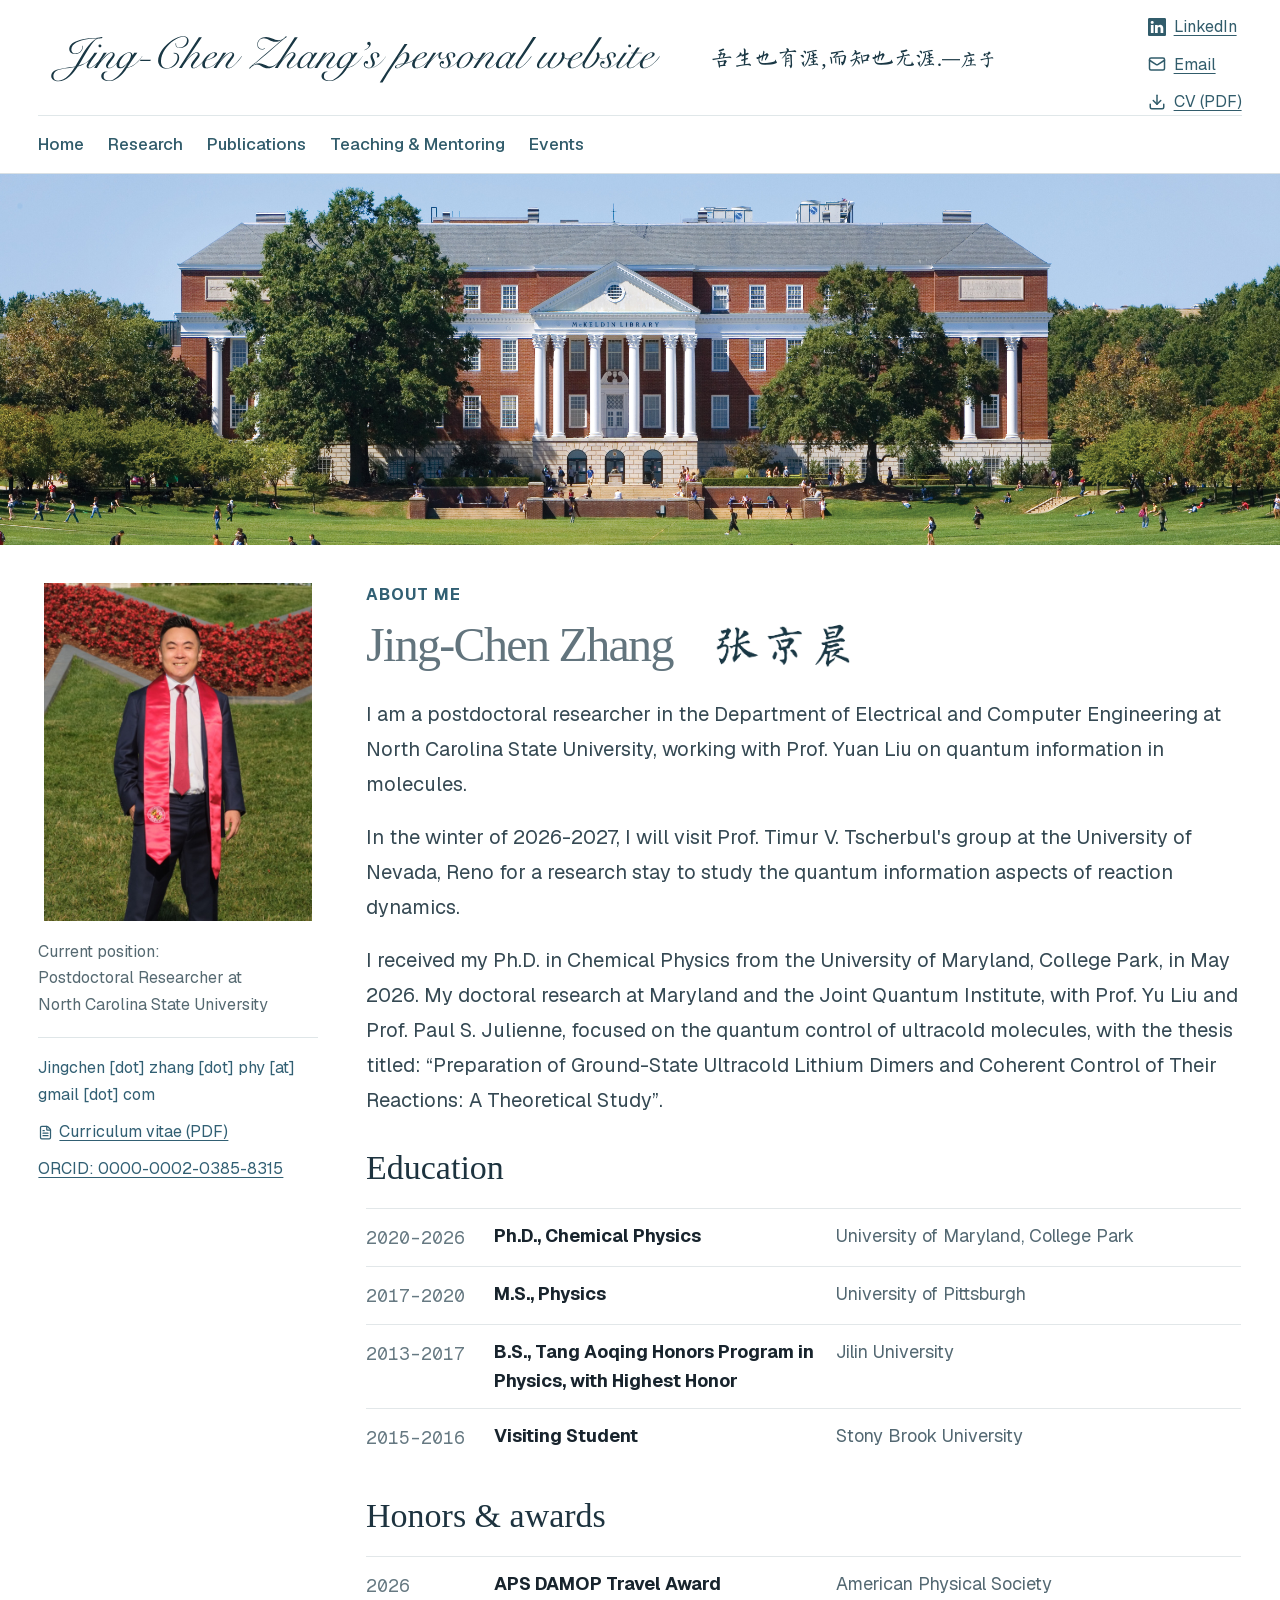
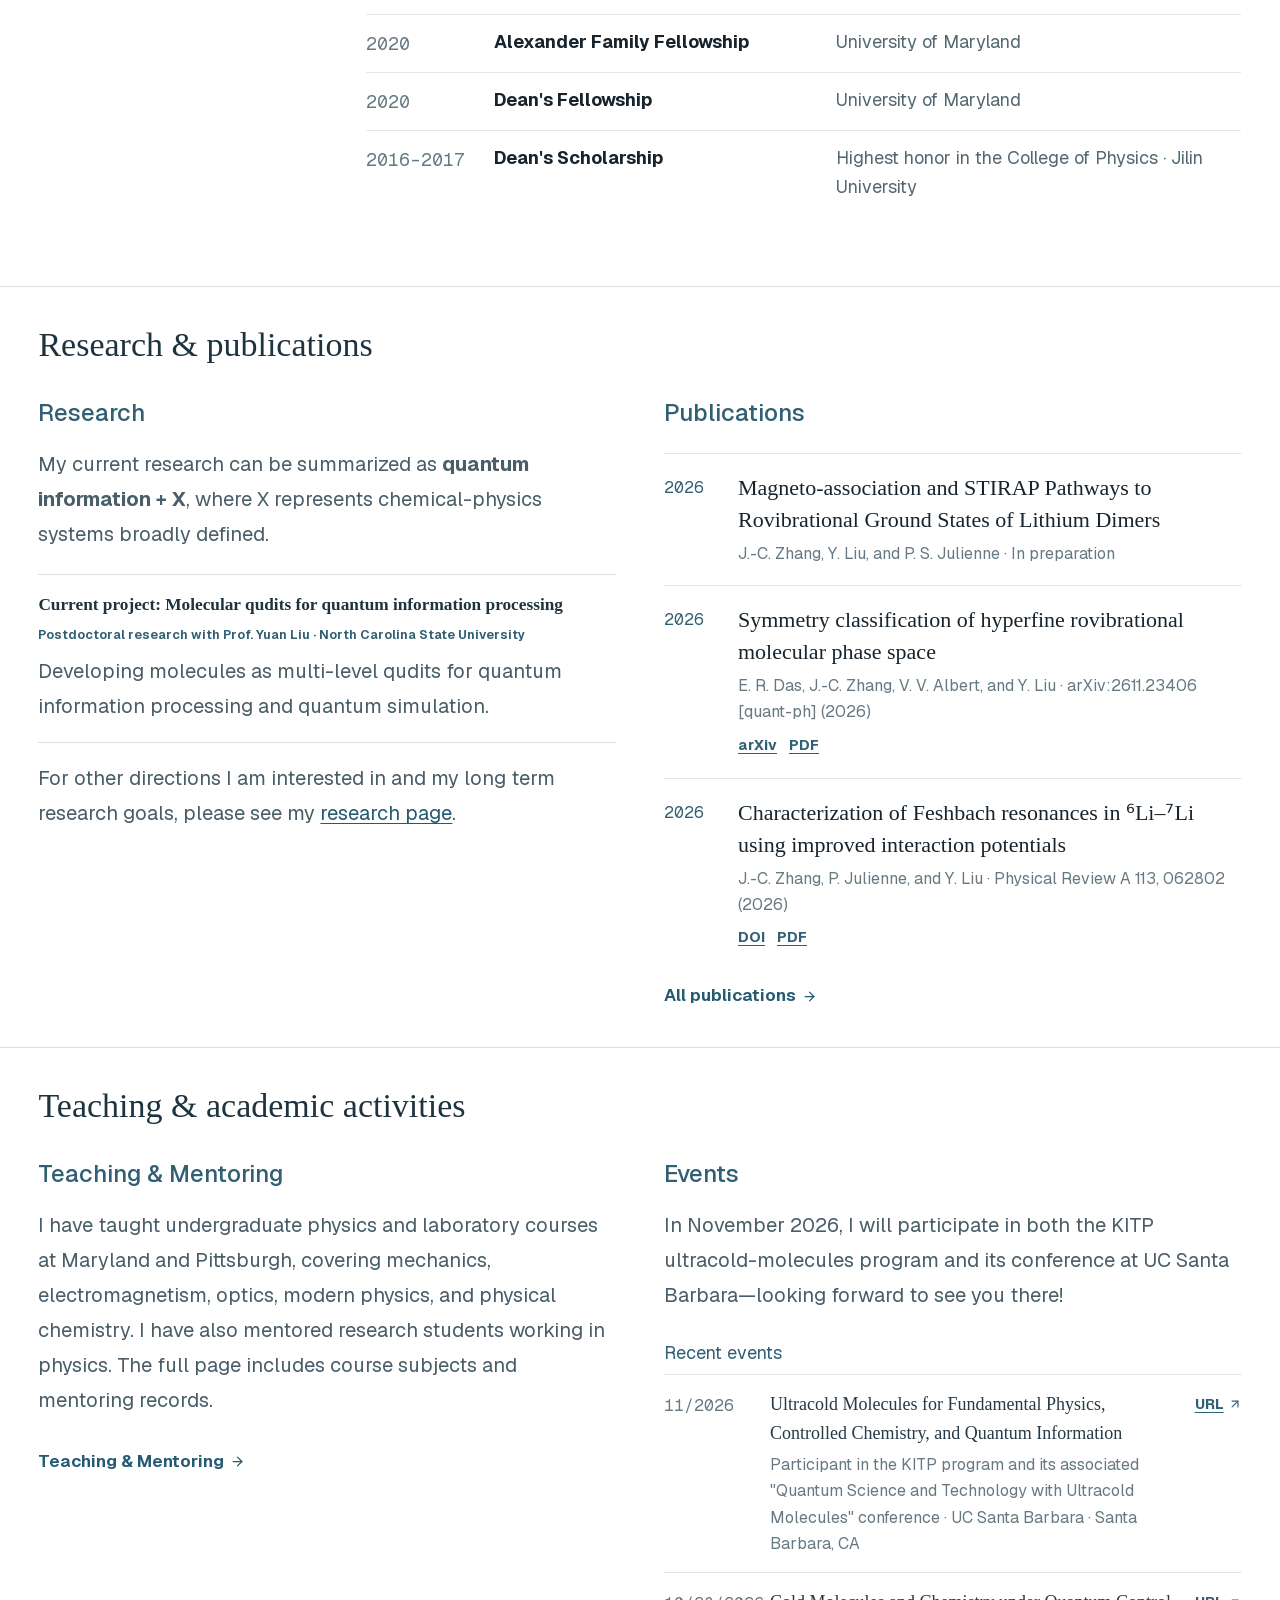
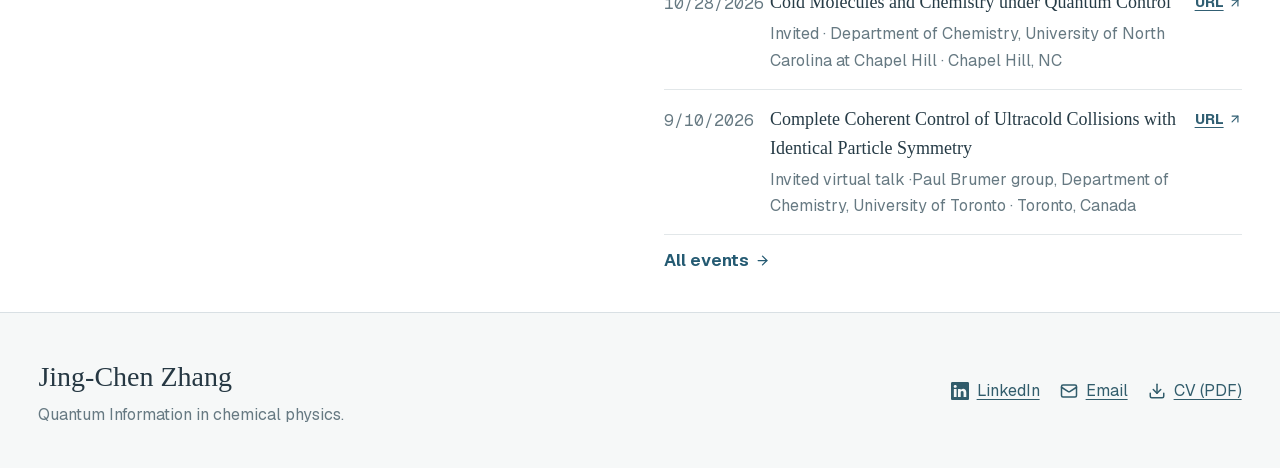
==== commit dc606a59: "Publish website from private source" ====
--- a/index.html
+++ b/index.html
@@ -1,2 +1,2 @@
 <!DOCTYPE html><html lang="en"><head><meta charSet="utf-8"/><meta name="viewport" content="width=device-width, initial-scale=1, viewport-fit=cover"/><link rel="preload" href="jingchen-personal-website-oneline.svg" as="image"/><link rel="preload" href="images/mckeldin-library-banner.jpg" as="image"/><link rel="preload" href="images/jingchen-zhang-portrait.jpg" as="image"/><link rel="preload" href="jingchen-zhang-liuti.png" as="image"/><link rel="stylesheet" href="_next/static/css/index.DDbt_9dZ.css" data-rsc-css-href="_next/static/css/index.DDbt_9dZ.css" data-precedence="vite-rsc/importer-resources"/><title>Jing-Chen Zhang&#x27;s personal website | 张京晨</title><meta name="description" content="Personal website of Jing-Chen Zhang (Jingchen Zhang, 张京晨), a postdoctoral researcher at NC State (NCSU) and Chemical Physics Ph.D. graduate of the University of Maryland (UMD)."/><meta name="author" content="Jing-Chen Zhang"/><link rel="author" href="https://jingchenzhang.com/"/><meta name="creator" content="Jing-Chen Zhang"/><meta property="og:title" content="Jing-Chen Zhang&#x27;s personal website | 张京晨"/><meta property="og:description" content="Personal website of Jing-Chen Zhang (Jingchen Zhang, 张京晨), a postdoctoral researcher at NC State (NCSU) and Chemical Physics Ph.D. graduate of the University of Maryland (UMD)."/><meta property="og:url" content="https://jingchenzhang.com"/><meta property="og:site_name" content="Jing-Chen Zhang&#x27;s personal website | 张京晨"/><meta property="og:type" content="website"/><meta property="og:image" content="https://jingchenzhang.com/images/mckeldin-library-banner.jpg"/><meta property="og:image:width" content="4992"/><meta property="og:image:height" content="2809"/><meta property="og:image:alt" content="Jing-Chen Zhang&#x27;s personal website | 张京晨"/><meta name="twitter:card" content="summary_large_image"/><meta name="twitter:title" content="Jing-Chen Zhang&#x27;s personal website | 张京晨"/><meta name="twitter:description" content="Personal website of Jing-Chen Zhang (Jingchen Zhang, 张京晨), a postdoctoral researcher at NC State (NCSU) and Chemical Physics Ph.D. graduate of the University of Maryland (UMD)."/><meta name="twitter:image" content="https://jingchenzhang.com/images/mckeldin-library-banner.jpg"/><link rel="icon" href="favicon.svg?v=jz"/>
-<link rel="canonical" href="https://jingchenzhang.com/"/></head><body><main class="simple-site"><script type="application/ld+json">[{"@context":"https://schema.org","@type":"WebSite","@id":"https://jingchenzhang.com/#website","url":"https://jingchenzhang.com/","name":"Jing-Chen Zhang's personal website | 张京晨","alternateName":["Jing-Chen Zhang","Jingchen Zhang","张京晨"],"description":"Personal website of Jing-Chen Zhang (Jingchen Zhang, 张京晨), a postdoctoral researcher at NC State (NCSU) and Chemical Physics Ph.D. graduate of the University of Maryland (UMD).","publisher":{"@id":"https://jingchenzhang.com/#person"}},{"@context":"https://schema.org","@type":"ProfilePage","@id":"https://jingchenzhang.com/#profile","url":"https://jingchenzhang.com/","name":"Jing-Chen Zhang's personal website | 张京晨","description":"Personal website of Jing-Chen Zhang (Jingchen Zhang, 张京晨), a postdoctoral researcher at NC State (NCSU) and Chemical Physics Ph.D. graduate of the University of Maryland (UMD).","isPartOf":{"@id":"https://jingchenzhang.com/#website"},"mainEntity":{"@type":"Person","@id":"https://jingchenzhang.com/#person","name":"Jing-Chen Zhang","givenName":"Jing-Chen","familyName":"Zhang","alternateName":["张京晨","Jingchen Zhang","J.-C. Zhang"],"url":"https://jingchenzhang.com/","image":"https://jingchenzhang.com/images/jingchen-zhang-portrait.jpg","jobTitle":"Postdoctoral Researcher","description":"Personal website of Jing-Chen Zhang (Jingchen Zhang, 张京晨), a postdoctoral researcher at NC State (NCSU) and Chemical Physics Ph.D. graduate of the University of Maryland (UMD).","worksFor":{"@type":"CollegeOrUniversity","name":"North Carolina State University","alternateName":["NC State","NCSU"],"url":"https://www.ncsu.edu/"},"memberOf":{"@type":"ResearchOrganization","name":"QUEST Lab — Prof. Yuan Liu, North Carolina State University","url":"https://yuanliu.group/"},"alumniOf":[{"@type":"CollegeOrUniversity","name":"University of Maryland, College Park","alternateName":["University of Maryland","UMD"],"url":"https://www.umd.edu/"},{"@type":"CollegeOrUniversity","name":"University of Pittsburgh","url":"https://www.pitt.edu/"},{"@type":"CollegeOrUniversity","name":"Jilin University","url":"https://www.jlu.edu.cn/"}],"sameAs":["https://orcid.org/0000-0002-0385-8315","https://www.linkedin.com/in/jingchen-zhang","https://www.researchgate.net/profile/Jing-Chen-Zhang","https://engr.ncsu.edu/people/jzhan284/","https://quics.umd.edu/people/jing-chen-zhang","https://ipst.umd.edu/people/jingchen-zhang","https://github.com/JCZhang1"],"subjectOf":[{"@type":"WebPage","url":"https://yuanliu.group/people/#dr-jingchen-zhang"},{"@type":"WebPage","url":"https://blog.umd.edu/yuliu/group/"},{"@type":"WebPage","url":"https://umdphysics.umd.edu/people/graduate-students.html"}],"knowsAbout":["Molecular quantum information","Chemical reaction dynamics","Quantum control","Ultracold molecules","Nonequilibrium statistical mechanics"]}}]</script><header class="site-header"><div class="site-brand"><a class="wordmark" href="./" aria-label="Jing-Chen Zhang home"><img class="english-title-script" src="jingchen-personal-website-oneline.svg" width="760" height="74" alt="Jing-Chen Zhang&#x27;s personal website | 张京晨"/></a><p class="website-label visually-hidden">Jing-Chen Zhang&#x27;s personal website | 张京晨</p><p class="header-motto" lang="zh-Hans">吾生也有涯,而知也无涯.<cite>—庄子</cite></p></div><nav aria-label="Primary navigation"><a href="./">Home</a><a href="research/" data-nav-subject="research">Research</a><a href="publications/" data-nav-subject="publications">Publications</a><a href="teaching/" data-nav-subject="teaching">Teaching &amp; Mentoring</a><a href="talks/" data-nav-subject="talks">Events</a></nav><div class="header-social"><a class="contact-link" href="https://www.linkedin.com/in/jingchen-zhang" target="_blank" rel="noreferrer" aria-label="Jing-Chen Zhang on LinkedIn"><svg xmlns="http://www.w3.org/2000/svg" width="18" height="18" fill="currentColor" viewBox="0 0 16 16" aria-hidden="true" focusable="false"><path d="M0 1.146C0 .513.526 0 1.175 0h13.65C15.474 0 16 .513 16 1.146v13.708c0 .633-.526 1.146-1.175 1.146H1.175C.526 16 0 15.487 0 14.854zm4.943 12.248V6.169H2.542v7.225zm-1.2-8.212c.837 0 1.358-.554 1.358-1.248-.015-.709-.52-1.248-1.342-1.248S2.4 3.226 2.4 3.934c0 .694.521 1.248 1.327 1.248zm4.908 8.212V9.359c0-.216.016-.432.08-.586.173-.431.568-.878 1.232-.878.869 0 1.216.662 1.216 1.634v3.865h2.401V9.25c0-2.22-1.184-3.252-2.764-3.252-1.274 0-1.845.7-2.165 1.193v.025h-.016l.016-.025V6.169h-2.4c.03.678 0 7.225 0 7.225z"></path></svg><span>LinkedIn</span></a><a class="contact-link" href="mailto:jingchen.zhang.phy@gmail.com" aria-label="Email Jing-Chen Zhang"><svg xmlns="http://www.w3.org/2000/svg" width="18" height="18" viewBox="0 0 24 24" fill="none" stroke="currentColor" stroke-width="2" stroke-linecap="round" stroke-linejoin="round" class="lucide lucide-mail" aria-hidden="true"><path d="m22 7-8.991 5.727a2 2 0 0 1-2.009 0L2 7"></path><rect x="2" y="4" width="20" height="16" rx="2"></rect></svg><span>Email</span></a><a class="contact-link" href="Jing-Chen-Zhang-CV-2026.pdf" target="_blank" rel="noreferrer" aria-label="Jing-Chen Zhang&#x27;s CV (PDF)"><svg xmlns="http://www.w3.org/2000/svg" width="18" height="18" viewBox="0 0 24 24" fill="none" stroke="currentColor" stroke-width="2" stroke-linecap="round" stroke-linejoin="round" class="lucide lucide-download" aria-hidden="true"><path d="M12 15V3"></path><path d="M21 15v4a2 2 0 0 1-2 2H5a2 2 0 0 1-2-2v-4"></path><path d="m7 10 5 5 5-5"></path></svg><span>CV (PDF)</span></a></div></header><div class="home-panorama-frame"><img class="home-panorama-image" src="images/mckeldin-library-banner.jpg" alt="McKeldin Library and the fountain-lined lawn at the University of Maryland, College Park" style="object-position:center 24%" width="4992" height="2809"/></div><section class="profile-intro content-width"><aside class="profile-sidebar" aria-label="Profile and contact"><img class="profile-portrait" src="images/jingchen-zhang-portrait.jpg" width="640" height="800" alt="Jing-Chen Zhang at the University of Maryland on graduation day"/><p>Current position: <br/>Postdoctoral Researcher at<br/>North Carolina State University</p><div class="sidebar-links"><p id="contact-email" class="protected-email">Jingchen [dot] zhang [dot] phy [at] gmail [dot] com</p><a href="Jing-Chen-Zhang-CV-2026.pdf" target="_blank" rel="noreferrer"><svg xmlns="http://www.w3.org/2000/svg" width="15" height="15" viewBox="0 0 24 24" fill="none" stroke="currentColor" stroke-width="2" stroke-linecap="round" stroke-linejoin="round" class="lucide lucide-file-text" aria-hidden="true"><path d="M6 22a2 2 0 0 1-2-2V4a2 2 0 0 1 2-2h8a2.4 2.4 0 0 1 1.704.706l3.588 3.588A2.4 2.4 0 0 1 20 8v12a2 2 0 0 1-2 2z"></path><path d="M14 2v5a1 1 0 0 0 1 1h5"></path><path d="M10 9H8"></path><path d="M16 13H8"></path><path d="M16 17H8"></path></svg> Curriculum vitae (PDF)</a><a href="https://orcid.org/0000-0002-0385-8315" target="_blank" rel="noreferrer">ORCID: 0000-0002-0385-8315</a></div></aside><div class="profile-copy"><p class="simple-kicker">About me</p><h1 class="profile-name"><span class="english-name">Jing-Chen Zhang</span><img class="intro-name-calligraphy" src="jingchen-zhang-liuti.png" width="190" height="48" alt="张京晨" lang="zh-Hans"/></h1><p>I am a postdoctoral researcher in the Department of Electrical and Computer Engineering at North Carolina State University, working with Prof. Yuan Liu on quantum information in molecules.</p><p>In the winter of 2026-2027, I will visit Prof. Timur V. Tscherbul&#x27;s group at the University of Nevada, Reno for a research stay to study the quantum information aspects of reaction dynamics.</p><p>I received my Ph.D. in Chemical Physics from the University of Maryland, College Park, in May 2026. My doctoral research at Maryland and the Joint Quantum Institute, with Prof. Yu Liu and Prof. Paul S. Julienne, focused on the quantum control of ultracold molecules, with the thesis titled: “Preparation of Ground-State Ultracold Lithium Dimers and Coherent Control of Their Reactions: A Theoretical Study”.</p><section class="home-education" aria-labelledby="home-education-heading"><h2 id="home-education-heading">Education</h2><div class="education-list"><div class="education-row"><time>2020–2026</time><strong>Ph.D., Chemical Physics</strong><span>University of Maryland, College Park</span></div><div class="education-row"><time>2017–2020</time><strong>M.S., Physics</strong><span>University of Pittsburgh</span></div><div class="education-row"><time>2013–2017</time><strong>B.S., Tang Aoqing Honors Program in Physics, with Highest Honor</strong><span>Jilin University</span></div><div class="education-row"><time>2015–2016</time><strong>Visiting Student</strong><span>Stony Brook University</span></div></div></section><section class="home-education" aria-labelledby="home-awards-heading"><h2 id="home-awards-heading">Honors &amp; awards</h2><div class="education-list"><div class="education-row"><time>2026</time><strong>APS DAMOP Travel Award</strong><span>American Physical Society</span></div><div class="education-row"><time>2020</time><strong>Alexander Family Fellowship</strong><span>University of Maryland</span></div><div class="education-row"><time>2020</time><strong>Dean&#x27;s Fellowship</strong><span>University of Maryland</span></div><div class="education-row"><time>2016–2017</time><strong>Dean&#x27;s Scholarship</strong><span>Highest honor in the College of Physics · Jilin University</span></div></div></section></div></section><section class="home-section home-group content-width"><h2>Research &amp; publications</h2><div class="home-group-content"><div class="home-summary home-group-subject" data-home-subject="research"><h3 id="research-heading"><a href="research/">Research</a></h3><p>My current research can be summarized as <strong>quantum information + X</strong>, where X represents chemical-physics systems broadly defined.</p><div class="home-research-projects"><article><h4>Current project: Molecular qudits for quantum information processing</h4><p class="home-project-context">Postdoctoral research with Prof. Yuan Liu · North Carolina State University</p><p>Developing molecules as multi-level qudits for quantum information processing and quantum simulation.</p></article></div><p>For other directions I am interested in and my long term research goals, please see my <a href="research/" class="research-page-link">research page</a>.</p></div><div class="home-summary home-group-subject" data-home-subject="publications"><h3 id="publications-heading"><a href="publications/">Publications</a></h3><div class="simple-publications"><article><time>2026</time><div><h3>Magneto-association and STIRAP Pathways to Rovibrational Ground States of Lithium Dimers</h3><p>J.-C. Zhang, Y. Liu, and P. S. Julienne<!-- --> · <!-- -->In preparation</p></div></article><article><time>2026</time><div><h3>Characterization of Feshbach resonances in ⁶Li–⁷Li using improved interaction potentials</h3><p>J.-C. Zhang, P. Julienne, and Y. Liu<!-- --> · <!-- -->Physical Review A 113, 062802 (2026)</p><a href="https://doi.org/10.1103/p3bm-rpcb" target="_blank" rel="noreferrer">DOI</a><a href="papers/zhang-2026-feshbach-resonances.pdf" target="_blank" rel="noreferrer">PDF</a></div></article><article><time>2026</time><div><h3>Identical-Particle Symmetry-Enabled Complete Coherent Control of Ultracold Atomic and Molecular Collisions</h3><p>J.-C. Zhang, A. Devolder, T. V. Tscherbul, P. Brumer, and Y. Liu<!-- --> · <!-- -->Physical Review A 114, 043305 (2026)</p><a href="https://doi.org/10.1103/1mcm-jmnx" target="_blank" rel="noreferrer">DOI</a><a href="papers/zhang-2026-coherent-control.pdf" target="_blank" rel="noreferrer">PDF</a></div></article></div><a class="text-link section-more" href="publications/">All publications<svg xmlns="http://www.w3.org/2000/svg" width="15" height="15" viewBox="0 0 24 24" fill="none" stroke="currentColor" stroke-width="2" stroke-linecap="round" stroke-linejoin="round" class="lucide lucide-arrow-right" aria-hidden="true"><path d="M5 12h14"></path><path d="m12 5 7 7-7 7"></path></svg></a></div></div></section><section class="home-section home-group content-width"><h2>Teaching &amp; academic activities</h2><div class="home-group-content"><div class="home-summary home-group-subject" data-home-subject="teaching"><h3 id="teaching-heading"><a href="teaching/">Teaching &amp; Mentoring</a></h3><p>I have taught undergraduate physics and laboratory courses at Maryland and Pittsburgh, covering mechanics, electromagnetism, optics, modern physics, and physical chemistry. I have also mentored research students working in physics. The full page includes course subjects and mentoring records.</p><a class="text-link section-more" href="teaching/">Teaching &amp; Mentoring<svg xmlns="http://www.w3.org/2000/svg" width="15" height="15" viewBox="0 0 24 24" fill="none" stroke="currentColor" stroke-width="2" stroke-linecap="round" stroke-linejoin="round" class="lucide lucide-arrow-right" aria-hidden="true"><path d="M5 12h14"></path><path d="m12 5 7 7-7 7"></path></svg></a></div><div class="home-summary home-group-subject" data-home-subject="talks"><h3 id="activities-heading"><a href="talks/">Events</a></h3><p>In November 2026, I will participate in both the KITP ultracold-molecules program and its conference at UC Santa Barbara—looking forward to see you there!</p><section class="home-activity-block" aria-labelledby="home-talks-heading"><h4 id="home-talks-heading">Recent events</h4><div class="activity-list"><article class="activity-row"><time>11/2026</time><div><strong>Ultracold Molecules for Fundamental Physics, Controlled Chemistry, and Quantum Information</strong><small>Participant in the KITP program and its associated &quot;Quantum Science and Technology with Ultracold Molecules&quot; conference · UC Santa Barbara · Santa Barbara, CA</small></div><a class="activity-url" href="https://www.kitp.ucsb.edu/activities/ultracold-c26" target="_blank" rel="noreferrer" aria-label="Open URL for Ultracold Molecules for Fundamental Physics, Controlled Chemistry, and Quantum Information">URL <svg xmlns="http://www.w3.org/2000/svg" width="14" height="14" viewBox="0 0 24 24" fill="none" stroke="currentColor" stroke-width="2" stroke-linecap="round" stroke-linejoin="round" class="lucide lucide-arrow-up-right" aria-hidden="true"><path d="M7 7h10v10"></path><path d="M7 17 17 7"></path></svg></a></article><article class="activity-row"><time>10/28/2026</time><div><strong>Cold Molecules and Chemistry under Quantum Control</strong><small>Invited · Department of Chemistry, University of North Carolina at Chapel Hill · Chapel Hill, NC</small></div><a class="activity-url" href="https://chem.unc.edu/event/physical-chem-781-guest-speaker-jingchen-zhang/" target="_blank" rel="noreferrer" aria-label="Open URL for Cold Molecules and Chemistry under Quantum Control">URL <svg xmlns="http://www.w3.org/2000/svg" width="14" height="14" viewBox="0 0 24 24" fill="none" stroke="currentColor" stroke-width="2" stroke-linecap="round" stroke-linejoin="round" class="lucide lucide-arrow-up-right" aria-hidden="true"><path d="M7 7h10v10"></path><path d="M7 17 17 7"></path></svg></a></article><article class="activity-row"><time>9/10/2026</time><div><strong>Complete Coherent Control of Ultracold Collisions with Identical Particle Symmetry</strong><small>Invited virtual talk ·Paul Brumer group, Department of Chemistry, University of Toronto · Toronto, Canada</small></div><a class="activity-url" href="https://www.chemistry.utoronto.ca/people/directories/all-faculty/paul-brumer" target="_blank" rel="noreferrer" aria-label="Open URL for Complete Coherent Control of Ultracold Collisions with Identical Particle Symmetry">URL <svg xmlns="http://www.w3.org/2000/svg" width="14" height="14" viewBox="0 0 24 24" fill="none" stroke="currentColor" stroke-width="2" stroke-linecap="round" stroke-linejoin="round" class="lucide lucide-arrow-up-right" aria-hidden="true"><path d="M7 7h10v10"></path><path d="M7 17 17 7"></path></svg></a></article></div></section><a class="text-link section-more" href="talks/">All events<svg xmlns="http://www.w3.org/2000/svg" width="15" height="15" viewBox="0 0 24 24" fill="none" stroke="currentColor" stroke-width="2" stroke-linecap="round" stroke-linejoin="round" class="lucide lucide-arrow-right" aria-hidden="true"><path d="M5 12h14"></path><path d="m12 5 7 7-7 7"></path></svg></a></div></div></section><footer><div><strong>Jing-Chen Zhang</strong><span>Quantum Information in chemical physics.</span></div><div class="footer-links"><a class="contact-link" href="https://www.linkedin.com/in/jingchen-zhang" target="_blank" rel="noreferrer" aria-label="Jing-Chen Zhang on LinkedIn"><svg xmlns="http://www.w3.org/2000/svg" width="18" height="18" fill="currentColor" viewBox="0 0 16 16" aria-hidden="true" focusable="false"><path d="M0 1.146C0 .513.526 0 1.175 0h13.65C15.474 0 16 .513 16 1.146v13.708c0 .633-.526 1.146-1.175 1.146H1.175C.526 16 0 15.487 0 14.854zm4.943 12.248V6.169H2.542v7.225zm-1.2-8.212c.837 0 1.358-.554 1.358-1.248-.015-.709-.52-1.248-1.342-1.248S2.4 3.226 2.4 3.934c0 .694.521 1.248 1.327 1.248zm4.908 8.212V9.359c0-.216.016-.432.08-.586.173-.431.568-.878 1.232-.878.869 0 1.216.662 1.216 1.634v3.865h2.401V9.25c0-2.22-1.184-3.252-2.764-3.252-1.274 0-1.845.7-2.165 1.193v.025h-.016l.016-.025V6.169h-2.4c.03.678 0 7.225 0 7.225z"></path></svg><span>LinkedIn</span></a><a class="contact-link" href="mailto:jingchen.zhang.phy@gmail.com" aria-label="Email Jing-Chen Zhang"><svg xmlns="http://www.w3.org/2000/svg" width="18" height="18" viewBox="0 0 24 24" fill="none" stroke="currentColor" stroke-width="2" stroke-linecap="round" stroke-linejoin="round" class="lucide lucide-mail" aria-hidden="true"><path d="m22 7-8.991 5.727a2 2 0 0 1-2.009 0L2 7"></path><rect x="2" y="4" width="20" height="16" rx="2"></rect></svg><span>Email</span></a><a class="contact-link" href="Jing-Chen-Zhang-CV-2026.pdf" target="_blank" rel="noreferrer" aria-label="Jing-Chen Zhang&#x27;s CV (PDF)"><svg xmlns="http://www.w3.org/2000/svg" width="18" height="18" viewBox="0 0 24 24" fill="none" stroke="currentColor" stroke-width="2" stroke-linecap="round" stroke-linejoin="round" class="lucide lucide-download" aria-hidden="true"><path d="M12 15V3"></path><path d="M21 15v4a2 2 0 0 1-2 2H5a2 2 0 0 1-2-2v-4"></path><path d="m7 10 5 5 5-5"></path></svg><span>CV (PDF)</span></a></div></footer></main><script data-owner-analytics type="module" src="https://static.cloudflareinsights.com/beacon.min.js" data-cf-beacon='{"token":"21d9a593dcea431090efbbdfda2f0b38"}'></script></body></html>+<link rel="canonical" href="https://jingchenzhang.com/"/></head><body><main class="simple-site"><script type="application/ld+json">[{"@context":"https://schema.org","@type":"WebSite","@id":"https://jingchenzhang.com/#website","url":"https://jingchenzhang.com/","name":"Jing-Chen Zhang's personal website | 张京晨","alternateName":["Jing-Chen Zhang","Jingchen Zhang","张京晨"],"description":"Personal website of Jing-Chen Zhang (Jingchen Zhang, 张京晨), a postdoctoral researcher at NC State (NCSU) and Chemical Physics Ph.D. graduate of the University of Maryland (UMD).","publisher":{"@id":"https://jingchenzhang.com/#person"}},{"@context":"https://schema.org","@type":"ProfilePage","@id":"https://jingchenzhang.com/#profile","url":"https://jingchenzhang.com/","name":"Jing-Chen Zhang's personal website | 张京晨","description":"Personal website of Jing-Chen Zhang (Jingchen Zhang, 张京晨), a postdoctoral researcher at NC State (NCSU) and Chemical Physics Ph.D. graduate of the University of Maryland (UMD).","isPartOf":{"@id":"https://jingchenzhang.com/#website"},"mainEntity":{"@type":"Person","@id":"https://jingchenzhang.com/#person","name":"Jing-Chen Zhang","givenName":"Jing-Chen","familyName":"Zhang","alternateName":["张京晨","Jingchen Zhang","J.-C. Zhang"],"url":"https://jingchenzhang.com/","image":"https://jingchenzhang.com/images/jingchen-zhang-portrait.jpg","jobTitle":"Postdoctoral Researcher","description":"Personal website of Jing-Chen Zhang (Jingchen Zhang, 张京晨), a postdoctoral researcher at NC State (NCSU) and Chemical Physics Ph.D. graduate of the University of Maryland (UMD).","worksFor":{"@type":"CollegeOrUniversity","name":"North Carolina State University","alternateName":["NC State","NCSU"],"url":"https://www.ncsu.edu/"},"memberOf":{"@type":"ResearchOrganization","name":"QUEST Lab — Prof. Yuan Liu, North Carolina State University","url":"https://yuanliu.group/"},"alumniOf":[{"@type":"CollegeOrUniversity","name":"University of Maryland, College Park","alternateName":["University of Maryland","UMD"],"url":"https://www.umd.edu/"},{"@type":"CollegeOrUniversity","name":"University of Pittsburgh","url":"https://www.pitt.edu/"},{"@type":"CollegeOrUniversity","name":"Jilin University","url":"https://www.jlu.edu.cn/"}],"sameAs":["https://orcid.org/0000-0002-0385-8315","https://www.linkedin.com/in/jingchen-zhang","https://www.researchgate.net/profile/Jing-Chen-Zhang","https://engr.ncsu.edu/people/jzhan284/","https://quics.umd.edu/people/jing-chen-zhang","https://ipst.umd.edu/people/jingchen-zhang","https://github.com/JCZhang1"],"subjectOf":[{"@type":"WebPage","url":"https://yuanliu.group/people/#dr-jingchen-zhang"},{"@type":"WebPage","url":"https://blog.umd.edu/yuliu/group/"},{"@type":"WebPage","url":"https://umdphysics.umd.edu/people/graduate-students.html"}],"knowsAbout":["Molecular quantum information","Chemical reaction dynamics","Quantum control","Ultracold molecules","Nonequilibrium statistical mechanics"]}}]</script><header class="site-header"><div class="site-brand"><a class="wordmark" href="./" aria-label="Jing-Chen Zhang home"><img class="english-title-script" src="jingchen-personal-website-oneline.svg" width="760" height="74" alt="Jing-Chen Zhang&#x27;s personal website | 张京晨"/></a><p class="website-label visually-hidden">Jing-Chen Zhang&#x27;s personal website | 张京晨</p><p class="header-motto" lang="zh-Hans">吾生也有涯,而知也无涯.<cite>—庄子</cite></p></div><nav aria-label="Primary navigation"><a href="./">Home</a><a href="research/" data-nav-subject="research">Research</a><a href="publications/" data-nav-subject="publications">Publications</a><a href="teaching/" data-nav-subject="teaching">Teaching &amp; Mentoring</a><a href="talks/" data-nav-subject="talks">Events</a></nav><div class="header-social"><a class="contact-link" href="https://www.linkedin.com/in/jingchen-zhang" target="_blank" rel="noreferrer" aria-label="Jing-Chen Zhang on LinkedIn"><svg xmlns="http://www.w3.org/2000/svg" width="18" height="18" fill="currentColor" viewBox="0 0 16 16" aria-hidden="true" focusable="false"><path d="M0 1.146C0 .513.526 0 1.175 0h13.65C15.474 0 16 .513 16 1.146v13.708c0 .633-.526 1.146-1.175 1.146H1.175C.526 16 0 15.487 0 14.854zm4.943 12.248V6.169H2.542v7.225zm-1.2-8.212c.837 0 1.358-.554 1.358-1.248-.015-.709-.52-1.248-1.342-1.248S2.4 3.226 2.4 3.934c0 .694.521 1.248 1.327 1.248zm4.908 8.212V9.359c0-.216.016-.432.08-.586.173-.431.568-.878 1.232-.878.869 0 1.216.662 1.216 1.634v3.865h2.401V9.25c0-2.22-1.184-3.252-2.764-3.252-1.274 0-1.845.7-2.165 1.193v.025h-.016l.016-.025V6.169h-2.4c.03.678 0 7.225 0 7.225z"></path></svg><span>LinkedIn</span></a><a class="contact-link" href="mailto:jingchen.zhang.phy@gmail.com" aria-label="Email Jing-Chen Zhang"><svg xmlns="http://www.w3.org/2000/svg" width="18" height="18" viewBox="0 0 24 24" fill="none" stroke="currentColor" stroke-width="2" stroke-linecap="round" stroke-linejoin="round" class="lucide lucide-mail" aria-hidden="true"><path d="m22 7-8.991 5.727a2 2 0 0 1-2.009 0L2 7"></path><rect x="2" y="4" width="20" height="16" rx="2"></rect></svg><span>Email</span></a><a class="contact-link" href="Jing-Chen-Zhang-CV-2026.pdf" target="_blank" rel="noreferrer" aria-label="Jing-Chen Zhang&#x27;s CV (PDF)"><svg xmlns="http://www.w3.org/2000/svg" width="18" height="18" viewBox="0 0 24 24" fill="none" stroke="currentColor" stroke-width="2" stroke-linecap="round" stroke-linejoin="round" class="lucide lucide-download" aria-hidden="true"><path d="M12 15V3"></path><path d="M21 15v4a2 2 0 0 1-2 2H5a2 2 0 0 1-2-2v-4"></path><path d="m7 10 5 5 5-5"></path></svg><span>CV (PDF)</span></a></div></header><div class="home-panorama-frame"><img class="home-panorama-image" src="images/mckeldin-library-banner.jpg" alt="McKeldin Library and the fountain-lined lawn at the University of Maryland, College Park" style="object-position:center 24%" width="4992" height="2809"/></div><section class="profile-intro content-width"><aside class="profile-sidebar" aria-label="Profile and contact"><img class="profile-portrait" src="images/jingchen-zhang-portrait.jpg" width="640" height="800" alt="Jing-Chen Zhang at the University of Maryland on graduation day"/><p>Current position: <br/>Postdoctoral Researcher at<br/>North Carolina State University</p><div class="sidebar-links"><p id="contact-email" class="protected-email">Jingchen [dot] zhang [dot] phy [at] gmail [dot] com</p><a href="Jing-Chen-Zhang-CV-2026.pdf" target="_blank" rel="noreferrer"><svg xmlns="http://www.w3.org/2000/svg" width="15" height="15" viewBox="0 0 24 24" fill="none" stroke="currentColor" stroke-width="2" stroke-linecap="round" stroke-linejoin="round" class="lucide lucide-file-text" aria-hidden="true"><path d="M6 22a2 2 0 0 1-2-2V4a2 2 0 0 1 2-2h8a2.4 2.4 0 0 1 1.704.706l3.588 3.588A2.4 2.4 0 0 1 20 8v12a2 2 0 0 1-2 2z"></path><path d="M14 2v5a1 1 0 0 0 1 1h5"></path><path d="M10 9H8"></path><path d="M16 13H8"></path><path d="M16 17H8"></path></svg> Curriculum vitae (PDF)</a><a href="https://orcid.org/0000-0002-0385-8315" target="_blank" rel="noreferrer">ORCID: 0000-0002-0385-8315</a></div></aside><div class="profile-copy"><p class="simple-kicker">About me</p><h1 class="profile-name"><span class="english-name">Jing-Chen Zhang</span><img class="intro-name-calligraphy" src="jingchen-zhang-liuti.png" width="190" height="48" alt="张京晨" lang="zh-Hans"/></h1><p>I am a postdoctoral researcher in the Department of Electrical and Computer Engineering at North Carolina State University, working with Prof. Yuan Liu on quantum information in molecules.</p><p>In the winter of 2026-2027, I will visit Prof. Timur V. Tscherbul&#x27;s group at the University of Nevada, Reno for a research stay to study the quantum information aspects of reaction dynamics.</p><p>I received my Ph.D. in Chemical Physics from the University of Maryland, College Park, in May 2026. My doctoral research at Maryland and the Joint Quantum Institute, with Prof. Yu Liu and Prof. Paul S. Julienne, focused on the quantum control of ultracold molecules, with the thesis titled: “Preparation of Ground-State Ultracold Lithium Dimers and Coherent Control of Their Reactions: A Theoretical Study”.</p><section class="home-education" aria-labelledby="home-education-heading"><h2 id="home-education-heading">Education</h2><div class="education-list"><div class="education-row"><time>2020–2026</time><strong>Ph.D., Chemical Physics</strong><span>University of Maryland, College Park</span></div><div class="education-row"><time>2017–2020</time><strong>M.S., Physics</strong><span>University of Pittsburgh</span></div><div class="education-row"><time>2013–2017</time><strong>B.S., Tang Aoqing Honors Program in Physics, with Highest Honor</strong><span>Jilin University</span></div><div class="education-row"><time>2015–2016</time><strong>Visiting Student</strong><span>Stony Brook University</span></div></div></section><section class="home-education" aria-labelledby="home-awards-heading"><h2 id="home-awards-heading">Honors &amp; awards</h2><div class="education-list"><div class="education-row"><time>2026</time><strong>APS DAMOP Travel Award</strong><span>American Physical Society</span></div><div class="education-row"><time>2020</time><strong>Alexander Family Fellowship</strong><span>University of Maryland</span></div><div class="education-row"><time>2020</time><strong>Dean&#x27;s Fellowship</strong><span>University of Maryland</span></div><div class="education-row"><time>2016–2017</time><strong>Dean&#x27;s Scholarship</strong><span>Highest honor in the College of Physics · Jilin University</span></div></div></section></div></section><section class="home-section home-group content-width"><h2>Research &amp; publications</h2><div class="home-group-content"><div class="home-summary home-group-subject" data-home-subject="research"><h3 id="research-heading"><a href="research/">Research</a></h3><p>My current research can be summarized as <strong>quantum information + X</strong>, where X represents chemical-physics systems broadly defined.</p><div class="home-research-projects"><article><h4>Current project: Molecular qudits for quantum information processing</h4><p class="home-project-context">Postdoctoral research with Prof. Yuan Liu · North Carolina State University</p><p>Developing molecules as multi-level qudits for quantum information processing and quantum simulation.</p></article></div><p>For other directions I am interested in and my long term research goals, please see my <a href="research/" class="research-page-link">research page</a>.</p></div><div class="home-summary home-group-subject" data-home-subject="publications"><h3 id="publications-heading"><a href="publications/">Publications</a></h3><div class="simple-publications"><article><time>2026</time><div><h3>Magneto-association and STIRAP Pathways to Rovibrational Ground States of Lithium Dimers</h3><p>J.-C. Zhang, Y. Liu, and P. S. Julienne<!-- --> · <!-- -->In preparation</p></div></article><article><time>2026</time><div><h3>Symmetry classification of hyperfine rovibrational molecular phase space</h3><p>E. R. Das, J.-C. Zhang, V. V. Albert, and Y. Liu<!-- --> · <!-- -->arXiv:2611.23406 [quant-ph] (2026)</p><a href="https://arxiv.org/abs/2611.23406" target="_blank" rel="noreferrer">arXiv</a><a href="https://arxiv.org/pdf/2611.23406" target="_blank" rel="noreferrer">PDF</a></div></article><article><time>2026</time><div><h3>Characterization of Feshbach resonances in ⁶Li–⁷Li using improved interaction potentials</h3><p>J.-C. Zhang, P. Julienne, and Y. Liu<!-- --> · <!-- -->Physical Review A 113, 062802 (2026)</p><a href="https://doi.org/10.1103/p3bm-rpcb" target="_blank" rel="noreferrer">DOI</a><a href="papers/zhang-2026-feshbach-resonances.pdf" target="_blank" rel="noreferrer">PDF</a></div></article></div><a class="text-link section-more" href="publications/">All publications<svg xmlns="http://www.w3.org/2000/svg" width="15" height="15" viewBox="0 0 24 24" fill="none" stroke="currentColor" stroke-width="2" stroke-linecap="round" stroke-linejoin="round" class="lucide lucide-arrow-right" aria-hidden="true"><path d="M5 12h14"></path><path d="m12 5 7 7-7 7"></path></svg></a></div></div></section><section class="home-section home-group content-width"><h2>Teaching &amp; academic activities</h2><div class="home-group-content"><div class="home-summary home-group-subject" data-home-subject="teaching"><h3 id="teaching-heading"><a href="teaching/">Teaching &amp; Mentoring</a></h3><p>I have taught undergraduate physics and laboratory courses at Maryland and Pittsburgh, covering mechanics, electromagnetism, optics, modern physics, and physical chemistry. I have also mentored research students working in physics. The full page includes course subjects and mentoring records.</p><a class="text-link section-more" href="teaching/">Teaching &amp; Mentoring<svg xmlns="http://www.w3.org/2000/svg" width="15" height="15" viewBox="0 0 24 24" fill="none" stroke="currentColor" stroke-width="2" stroke-linecap="round" stroke-linejoin="round" class="lucide lucide-arrow-right" aria-hidden="true"><path d="M5 12h14"></path><path d="m12 5 7 7-7 7"></path></svg></a></div><div class="home-summary home-group-subject" data-home-subject="talks"><h3 id="activities-heading"><a href="talks/">Events</a></h3><p>In November 2026, I will participate in both the KITP ultracold-molecules program and its conference at UC Santa Barbara—looking forward to see you there!</p><section class="home-activity-block" aria-labelledby="home-talks-heading"><h4 id="home-talks-heading">Recent events</h4><div class="activity-list"><article class="activity-row"><time>11/2026</time><div><strong>Ultracold Molecules for Fundamental Physics, Controlled Chemistry, and Quantum Information</strong><small>Participant in the KITP program and its associated &quot;Quantum Science and Technology with Ultracold Molecules&quot; conference · UC Santa Barbara · Santa Barbara, CA</small></div><a class="activity-url" href="https://www.kitp.ucsb.edu/activities/ultracold-c26" target="_blank" rel="noreferrer" aria-label="Open URL for Ultracold Molecules for Fundamental Physics, Controlled Chemistry, and Quantum Information">URL <svg xmlns="http://www.w3.org/2000/svg" width="14" height="14" viewBox="0 0 24 24" fill="none" stroke="currentColor" stroke-width="2" stroke-linecap="round" stroke-linejoin="round" class="lucide lucide-arrow-up-right" aria-hidden="true"><path d="M7 7h10v10"></path><path d="M7 17 17 7"></path></svg></a></article><article class="activity-row"><time>10/28/2026</time><div><strong>Cold Molecules and Chemistry under Quantum Control</strong><small>Invited · Department of Chemistry, University of North Carolina at Chapel Hill · Chapel Hill, NC</small></div><a class="activity-url" href="https://chem.unc.edu/event/physical-chem-781-guest-speaker-jingchen-zhang/" target="_blank" rel="noreferrer" aria-label="Open URL for Cold Molecules and Chemistry under Quantum Control">URL <svg xmlns="http://www.w3.org/2000/svg" width="14" height="14" viewBox="0 0 24 24" fill="none" stroke="currentColor" stroke-width="2" stroke-linecap="round" stroke-linejoin="round" class="lucide lucide-arrow-up-right" aria-hidden="true"><path d="M7 7h10v10"></path><path d="M7 17 17 7"></path></svg></a></article><article class="activity-row"><time>9/10/2026</time><div><strong>Complete Coherent Control of Ultracold Collisions with Identical Particle Symmetry</strong><small>Invited virtual talk ·Paul Brumer group, Department of Chemistry, University of Toronto · Toronto, Canada</small></div><a class="activity-url" href="https://www.chemistry.utoronto.ca/people/directories/all-faculty/paul-brumer" target="_blank" rel="noreferrer" aria-label="Open URL for Complete Coherent Control of Ultracold Collisions with Identical Particle Symmetry">URL <svg xmlns="http://www.w3.org/2000/svg" width="14" height="14" viewBox="0 0 24 24" fill="none" stroke="currentColor" stroke-width="2" stroke-linecap="round" stroke-linejoin="round" class="lucide lucide-arrow-up-right" aria-hidden="true"><path d="M7 7h10v10"></path><path d="M7 17 17 7"></path></svg></a></article></div></section><a class="text-link section-more" href="talks/">All events<svg xmlns="http://www.w3.org/2000/svg" width="15" height="15" viewBox="0 0 24 24" fill="none" stroke="currentColor" stroke-width="2" stroke-linecap="round" stroke-linejoin="round" class="lucide lucide-arrow-right" aria-hidden="true"><path d="M5 12h14"></path><path d="m12 5 7 7-7 7"></path></svg></a></div></div></section><footer><div><strong>Jing-Chen Zhang</strong><span>Quantum Information in chemical physics.</span></div><div class="footer-links"><a class="contact-link" href="https://www.linkedin.com/in/jingchen-zhang" target="_blank" rel="noreferrer" aria-label="Jing-Chen Zhang on LinkedIn"><svg xmlns="http://www.w3.org/2000/svg" width="18" height="18" fill="currentColor" viewBox="0 0 16 16" aria-hidden="true" focusable="false"><path d="M0 1.146C0 .513.526 0 1.175 0h13.65C15.474 0 16 .513 16 1.146v13.708c0 .633-.526 1.146-1.175 1.146H1.175C.526 16 0 15.487 0 14.854zm4.943 12.248V6.169H2.542v7.225zm-1.2-8.212c.837 0 1.358-.554 1.358-1.248-.015-.709-.52-1.248-1.342-1.248S2.4 3.226 2.4 3.934c0 .694.521 1.248 1.327 1.248zm4.908 8.212V9.359c0-.216.016-.432.08-.586.173-.431.568-.878 1.232-.878.869 0 1.216.662 1.216 1.634v3.865h2.401V9.25c0-2.22-1.184-3.252-2.764-3.252-1.274 0-1.845.7-2.165 1.193v.025h-.016l.016-.025V6.169h-2.4c.03.678 0 7.225 0 7.225z"></path></svg><span>LinkedIn</span></a><a class="contact-link" href="mailto:jingchen.zhang.phy@gmail.com" aria-label="Email Jing-Chen Zhang"><svg xmlns="http://www.w3.org/2000/svg" width="18" height="18" viewBox="0 0 24 24" fill="none" stroke="currentColor" stroke-width="2" stroke-linecap="round" stroke-linejoin="round" class="lucide lucide-mail" aria-hidden="true"><path d="m22 7-8.991 5.727a2 2 0 0 1-2.009 0L2 7"></path><rect x="2" y="4" width="20" height="16" rx="2"></rect></svg><span>Email</span></a><a class="contact-link" href="Jing-Chen-Zhang-CV-2026.pdf" target="_blank" rel="noreferrer" aria-label="Jing-Chen Zhang&#x27;s CV (PDF)"><svg xmlns="http://www.w3.org/2000/svg" width="18" height="18" viewBox="0 0 24 24" fill="none" stroke="currentColor" stroke-width="2" stroke-linecap="round" stroke-linejoin="round" class="lucide lucide-download" aria-hidden="true"><path d="M12 15V3"></path><path d="M21 15v4a2 2 0 0 1-2 2H5a2 2 0 0 1-2-2v-4"></path><path d="m7 10 5 5 5-5"></path></svg><span>CV (PDF)</span></a></div></footer></main><script data-owner-analytics type="module" src="https://static.cloudflareinsights.com/beacon.min.js" data-cf-beacon='{"token":"21d9a593dcea431090efbbdfda2f0b38"}'></script></body></html>
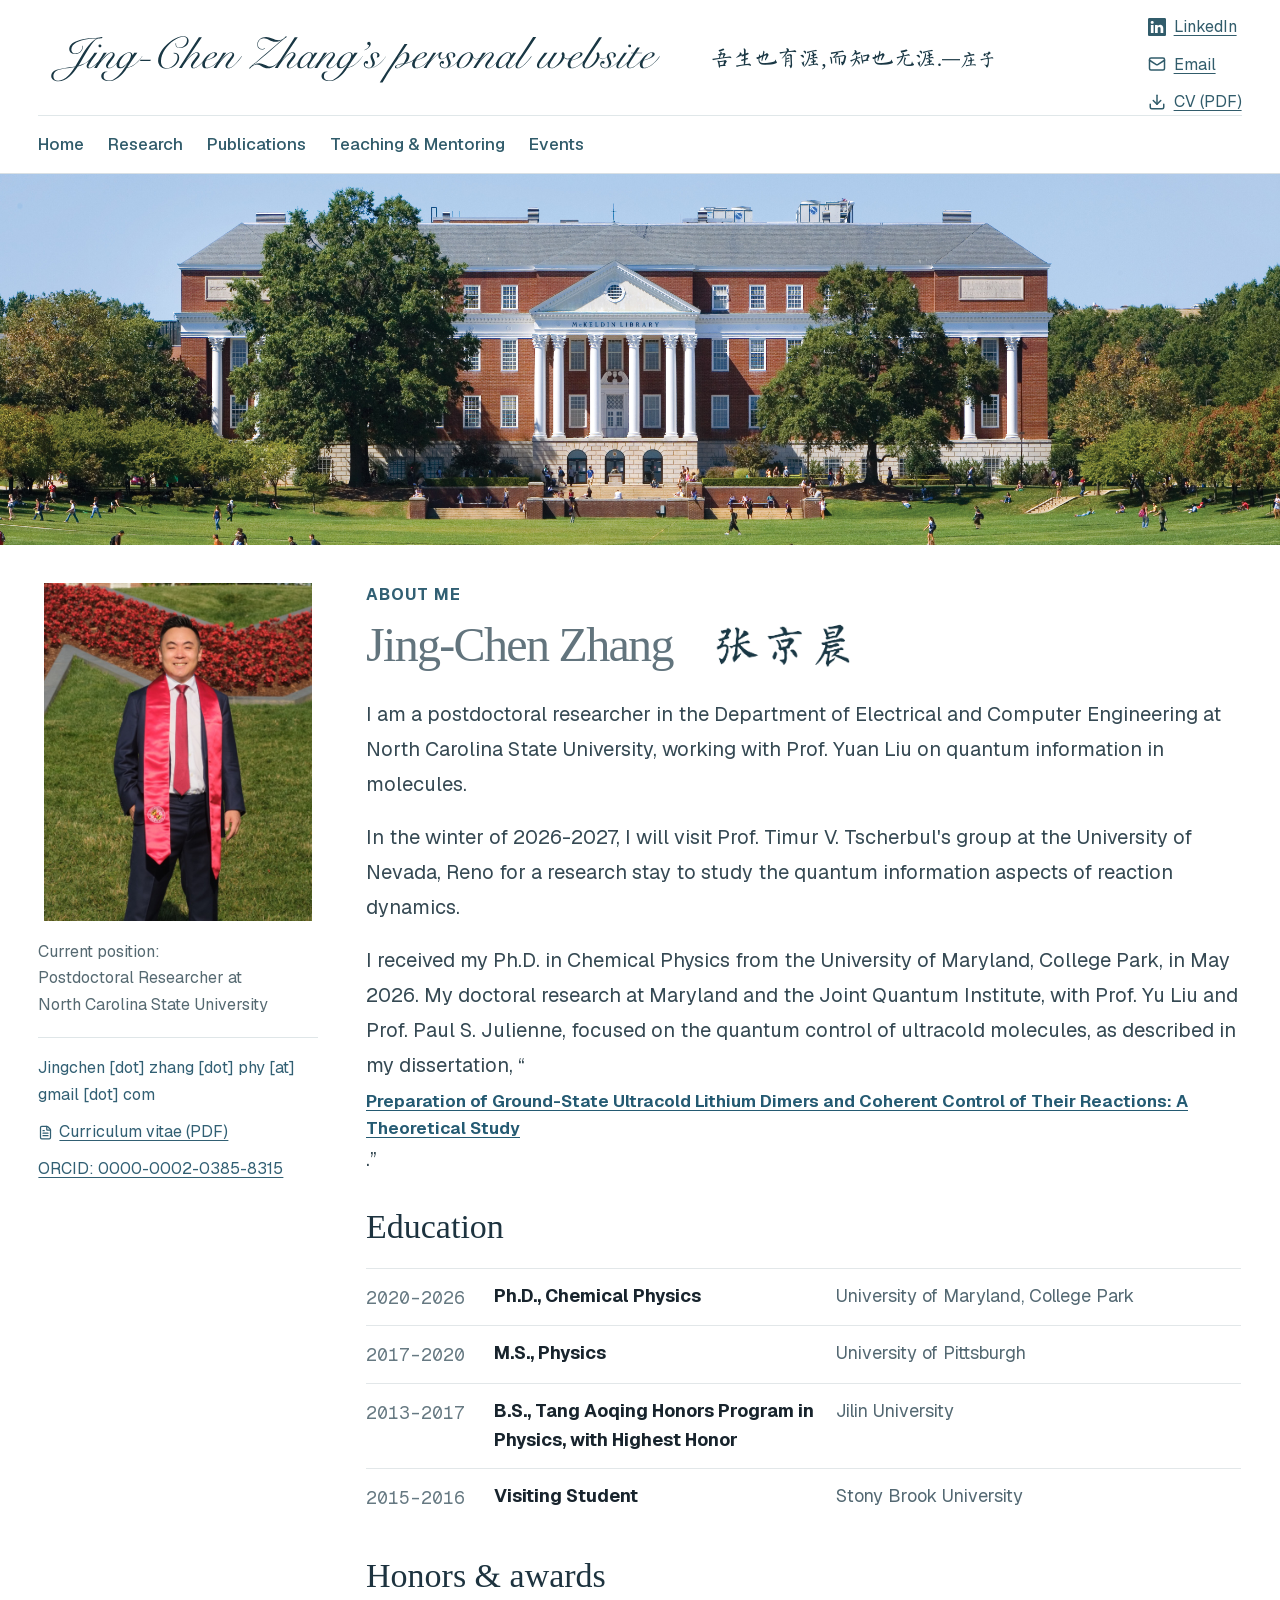
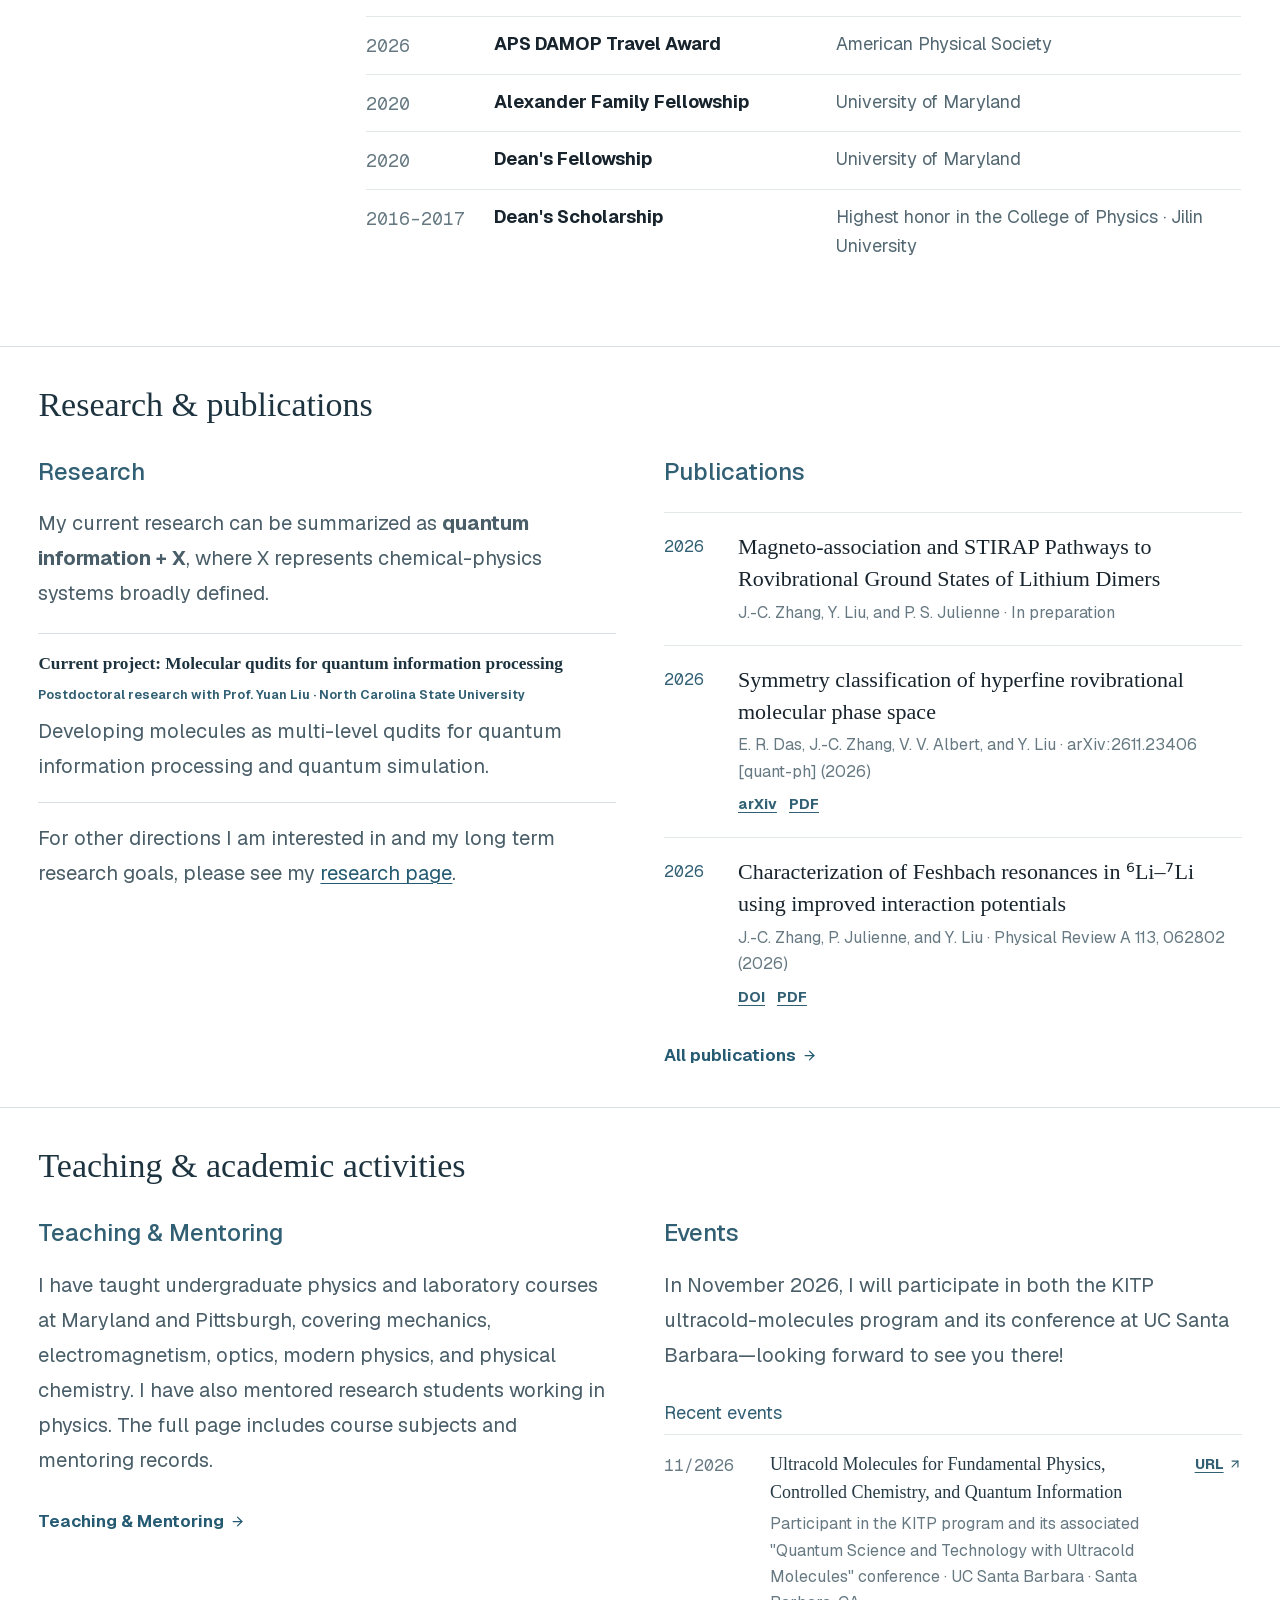
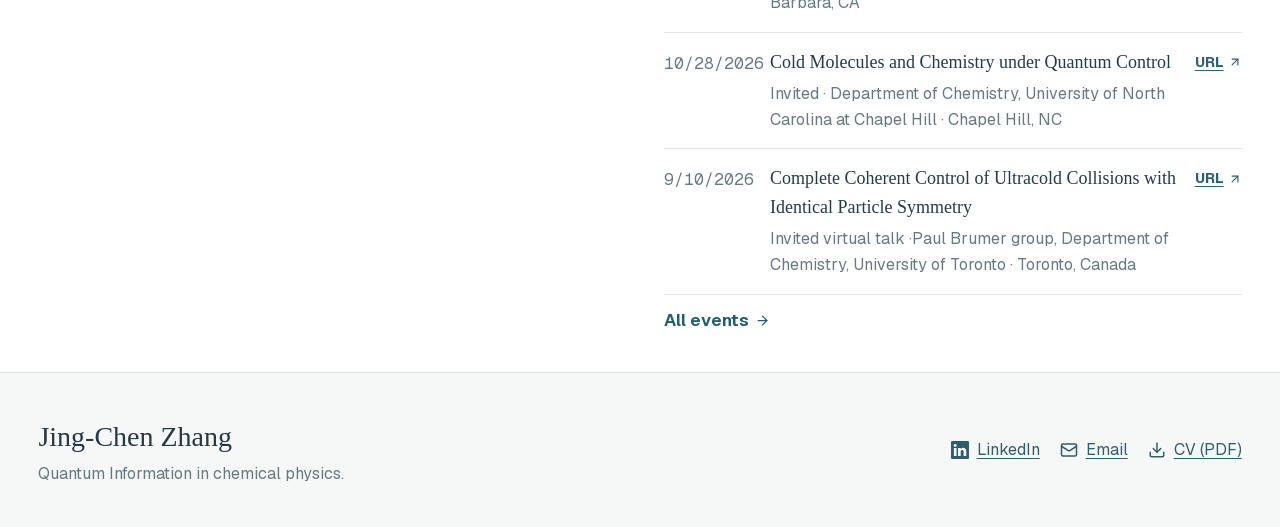
==== commit cbc06ef1: "Publish website from private source" ====
--- a/index.html
+++ b/index.html
@@ -1,2 +1,2 @@
 <!DOCTYPE html><html lang="en"><head><meta charSet="utf-8"/><meta name="viewport" content="width=device-width, initial-scale=1, viewport-fit=cover"/><link rel="preload" href="jingchen-personal-website-oneline.svg" as="image"/><link rel="preload" href="images/mckeldin-library-banner.jpg" as="image"/><link rel="preload" href="images/jingchen-zhang-portrait.jpg" as="image"/><link rel="preload" href="jingchen-zhang-liuti.png" as="image"/><link rel="stylesheet" href="_next/static/css/index.DDbt_9dZ.css" data-rsc-css-href="_next/static/css/index.DDbt_9dZ.css" data-precedence="vite-rsc/importer-resources"/><title>Jing-Chen Zhang&#x27;s personal website | 张京晨</title><meta name="description" content="Personal website of Jing-Chen Zhang (Jingchen Zhang, 张京晨), a postdoctoral researcher at NC State (NCSU) and Chemical Physics Ph.D. graduate of the University of Maryland (UMD)."/><meta name="author" content="Jing-Chen Zhang"/><link rel="author" href="https://jingchenzhang.com/"/><meta name="creator" content="Jing-Chen Zhang"/><meta property="og:title" content="Jing-Chen Zhang&#x27;s personal website | 张京晨"/><meta property="og:description" content="Personal website of Jing-Chen Zhang (Jingchen Zhang, 张京晨), a postdoctoral researcher at NC State (NCSU) and Chemical Physics Ph.D. graduate of the University of Maryland (UMD)."/><meta property="og:url" content="https://jingchenzhang.com"/><meta property="og:site_name" content="Jing-Chen Zhang&#x27;s personal website | 张京晨"/><meta property="og:type" content="website"/><meta property="og:image" content="https://jingchenzhang.com/images/mckeldin-library-banner.jpg"/><meta property="og:image:width" content="4992"/><meta property="og:image:height" content="2809"/><meta property="og:image:alt" content="Jing-Chen Zhang&#x27;s personal website | 张京晨"/><meta name="twitter:card" content="summary_large_image"/><meta name="twitter:title" content="Jing-Chen Zhang&#x27;s personal website | 张京晨"/><meta name="twitter:description" content="Personal website of Jing-Chen Zhang (Jingchen Zhang, 张京晨), a postdoctoral researcher at NC State (NCSU) and Chemical Physics Ph.D. graduate of the University of Maryland (UMD)."/><meta name="twitter:image" content="https://jingchenzhang.com/images/mckeldin-library-banner.jpg"/><link rel="icon" href="favicon.svg?v=jz"/>
-<link rel="canonical" href="https://jingchenzhang.com/"/></head><body><main class="simple-site"><script type="application/ld+json">[{"@context":"https://schema.org","@type":"WebSite","@id":"https://jingchenzhang.com/#website","url":"https://jingchenzhang.com/","name":"Jing-Chen Zhang's personal website | 张京晨","alternateName":["Jing-Chen Zhang","Jingchen Zhang","张京晨"],"description":"Personal website of Jing-Chen Zhang (Jingchen Zhang, 张京晨), a postdoctoral researcher at NC State (NCSU) and Chemical Physics Ph.D. graduate of the University of Maryland (UMD).","publisher":{"@id":"https://jingchenzhang.com/#person"}},{"@context":"https://schema.org","@type":"ProfilePage","@id":"https://jingchenzhang.com/#profile","url":"https://jingchenzhang.com/","name":"Jing-Chen Zhang's personal website | 张京晨","description":"Personal website of Jing-Chen Zhang (Jingchen Zhang, 张京晨), a postdoctoral researcher at NC State (NCSU) and Chemical Physics Ph.D. graduate of the University of Maryland (UMD).","isPartOf":{"@id":"https://jingchenzhang.com/#website"},"mainEntity":{"@type":"Person","@id":"https://jingchenzhang.com/#person","name":"Jing-Chen Zhang","givenName":"Jing-Chen","familyName":"Zhang","alternateName":["张京晨","Jingchen Zhang","J.-C. Zhang"],"url":"https://jingchenzhang.com/","image":"https://jingchenzhang.com/images/jingchen-zhang-portrait.jpg","jobTitle":"Postdoctoral Researcher","description":"Personal website of Jing-Chen Zhang (Jingchen Zhang, 张京晨), a postdoctoral researcher at NC State (NCSU) and Chemical Physics Ph.D. graduate of the University of Maryland (UMD).","worksFor":{"@type":"CollegeOrUniversity","name":"North Carolina State University","alternateName":["NC State","NCSU"],"url":"https://www.ncsu.edu/"},"memberOf":{"@type":"ResearchOrganization","name":"QUEST Lab — Prof. Yuan Liu, North Carolina State University","url":"https://yuanliu.group/"},"alumniOf":[{"@type":"CollegeOrUniversity","name":"University of Maryland, College Park","alternateName":["University of Maryland","UMD"],"url":"https://www.umd.edu/"},{"@type":"CollegeOrUniversity","name":"University of Pittsburgh","url":"https://www.pitt.edu/"},{"@type":"CollegeOrUniversity","name":"Jilin University","url":"https://www.jlu.edu.cn/"}],"sameAs":["https://orcid.org/0000-0002-0385-8315","https://www.linkedin.com/in/jingchen-zhang","https://www.researchgate.net/profile/Jing-Chen-Zhang","https://engr.ncsu.edu/people/jzhan284/","https://quics.umd.edu/people/jing-chen-zhang","https://ipst.umd.edu/people/jingchen-zhang","https://github.com/JCZhang1"],"subjectOf":[{"@type":"WebPage","url":"https://yuanliu.group/people/#dr-jingchen-zhang"},{"@type":"WebPage","url":"https://blog.umd.edu/yuliu/group/"},{"@type":"WebPage","url":"https://umdphysics.umd.edu/people/graduate-students.html"}],"knowsAbout":["Molecular quantum information","Chemical reaction dynamics","Quantum control","Ultracold molecules","Nonequilibrium statistical mechanics"]}}]</script><header class="site-header"><div class="site-brand"><a class="wordmark" href="./" aria-label="Jing-Chen Zhang home"><img class="english-title-script" src="jingchen-personal-website-oneline.svg" width="760" height="74" alt="Jing-Chen Zhang&#x27;s personal website | 张京晨"/></a><p class="website-label visually-hidden">Jing-Chen Zhang&#x27;s personal website | 张京晨</p><p class="header-motto" lang="zh-Hans">吾生也有涯,而知也无涯.<cite>—庄子</cite></p></div><nav aria-label="Primary navigation"><a href="./">Home</a><a href="research/" data-nav-subject="research">Research</a><a href="publications/" data-nav-subject="publications">Publications</a><a href="teaching/" data-nav-subject="teaching">Teaching &amp; Mentoring</a><a href="talks/" data-nav-subject="talks">Events</a></nav><div class="header-social"><a class="contact-link" href="https://www.linkedin.com/in/jingchen-zhang" target="_blank" rel="noreferrer" aria-label="Jing-Chen Zhang on LinkedIn"><svg xmlns="http://www.w3.org/2000/svg" width="18" height="18" fill="currentColor" viewBox="0 0 16 16" aria-hidden="true" focusable="false"><path d="M0 1.146C0 .513.526 0 1.175 0h13.65C15.474 0 16 .513 16 1.146v13.708c0 .633-.526 1.146-1.175 1.146H1.175C.526 16 0 15.487 0 14.854zm4.943 12.248V6.169H2.542v7.225zm-1.2-8.212c.837 0 1.358-.554 1.358-1.248-.015-.709-.52-1.248-1.342-1.248S2.4 3.226 2.4 3.934c0 .694.521 1.248 1.327 1.248zm4.908 8.212V9.359c0-.216.016-.432.08-.586.173-.431.568-.878 1.232-.878.869 0 1.216.662 1.216 1.634v3.865h2.401V9.25c0-2.22-1.184-3.252-2.764-3.252-1.274 0-1.845.7-2.165 1.193v.025h-.016l.016-.025V6.169h-2.4c.03.678 0 7.225 0 7.225z"></path></svg><span>LinkedIn</span></a><a class="contact-link" href="mailto:jingchen.zhang.phy@gmail.com" aria-label="Email Jing-Chen Zhang"><svg xmlns="http://www.w3.org/2000/svg" width="18" height="18" viewBox="0 0 24 24" fill="none" stroke="currentColor" stroke-width="2" stroke-linecap="round" stroke-linejoin="round" class="lucide lucide-mail" aria-hidden="true"><path d="m22 7-8.991 5.727a2 2 0 0 1-2.009 0L2 7"></path><rect x="2" y="4" width="20" height="16" rx="2"></rect></svg><span>Email</span></a><a class="contact-link" href="Jing-Chen-Zhang-CV-2026.pdf" target="_blank" rel="noreferrer" aria-label="Jing-Chen Zhang&#x27;s CV (PDF)"><svg xmlns="http://www.w3.org/2000/svg" width="18" height="18" viewBox="0 0 24 24" fill="none" stroke="currentColor" stroke-width="2" stroke-linecap="round" stroke-linejoin="round" class="lucide lucide-download" aria-hidden="true"><path d="M12 15V3"></path><path d="M21 15v4a2 2 0 0 1-2 2H5a2 2 0 0 1-2-2v-4"></path><path d="m7 10 5 5 5-5"></path></svg><span>CV (PDF)</span></a></div></header><div class="home-panorama-frame"><img class="home-panorama-image" src="images/mckeldin-library-banner.jpg" alt="McKeldin Library and the fountain-lined lawn at the University of Maryland, College Park" style="object-position:center 24%" width="4992" height="2809"/></div><section class="profile-intro content-width"><aside class="profile-sidebar" aria-label="Profile and contact"><img class="profile-portrait" src="images/jingchen-zhang-portrait.jpg" width="640" height="800" alt="Jing-Chen Zhang at the University of Maryland on graduation day"/><p>Current position: <br/>Postdoctoral Researcher at<br/>North Carolina State University</p><div class="sidebar-links"><p id="contact-email" class="protected-email">Jingchen [dot] zhang [dot] phy [at] gmail [dot] com</p><a href="Jing-Chen-Zhang-CV-2026.pdf" target="_blank" rel="noreferrer"><svg xmlns="http://www.w3.org/2000/svg" width="15" height="15" viewBox="0 0 24 24" fill="none" stroke="currentColor" stroke-width="2" stroke-linecap="round" stroke-linejoin="round" class="lucide lucide-file-text" aria-hidden="true"><path d="M6 22a2 2 0 0 1-2-2V4a2 2 0 0 1 2-2h8a2.4 2.4 0 0 1 1.704.706l3.588 3.588A2.4 2.4 0 0 1 20 8v12a2 2 0 0 1-2 2z"></path><path d="M14 2v5a1 1 0 0 0 1 1h5"></path><path d="M10 9H8"></path><path d="M16 13H8"></path><path d="M16 17H8"></path></svg> Curriculum vitae (PDF)</a><a href="https://orcid.org/0000-0002-0385-8315" target="_blank" rel="noreferrer">ORCID: 0000-0002-0385-8315</a></div></aside><div class="profile-copy"><p class="simple-kicker">About me</p><h1 class="profile-name"><span class="english-name">Jing-Chen Zhang</span><img class="intro-name-calligraphy" src="jingchen-zhang-liuti.png" width="190" height="48" alt="张京晨" lang="zh-Hans"/></h1><p>I am a postdoctoral researcher in the Department of Electrical and Computer Engineering at North Carolina State University, working with Prof. Yuan Liu on quantum information in molecules.</p><p>In the winter of 2026-2027, I will visit Prof. Timur V. Tscherbul&#x27;s group at the University of Nevada, Reno for a research stay to study the quantum information aspects of reaction dynamics.</p><p>I received my Ph.D. in Chemical Physics from the University of Maryland, College Park, in May 2026. My doctoral research at Maryland and the Joint Quantum Institute, with Prof. Yu Liu and Prof. Paul S. Julienne, focused on the quantum control of ultracold molecules, with the thesis titled: “Preparation of Ground-State Ultracold Lithium Dimers and Coherent Control of Their Reactions: A Theoretical Study”.</p><section class="home-education" aria-labelledby="home-education-heading"><h2 id="home-education-heading">Education</h2><div class="education-list"><div class="education-row"><time>2020–2026</time><strong>Ph.D., Chemical Physics</strong><span>University of Maryland, College Park</span></div><div class="education-row"><time>2017–2020</time><strong>M.S., Physics</strong><span>University of Pittsburgh</span></div><div class="education-row"><time>2013–2017</time><strong>B.S., Tang Aoqing Honors Program in Physics, with Highest Honor</strong><span>Jilin University</span></div><div class="education-row"><time>2015–2016</time><strong>Visiting Student</strong><span>Stony Brook University</span></div></div></section><section class="home-education" aria-labelledby="home-awards-heading"><h2 id="home-awards-heading">Honors &amp; awards</h2><div class="education-list"><div class="education-row"><time>2026</time><strong>APS DAMOP Travel Award</strong><span>American Physical Society</span></div><div class="education-row"><time>2020</time><strong>Alexander Family Fellowship</strong><span>University of Maryland</span></div><div class="education-row"><time>2020</time><strong>Dean&#x27;s Fellowship</strong><span>University of Maryland</span></div><div class="education-row"><time>2016–2017</time><strong>Dean&#x27;s Scholarship</strong><span>Highest honor in the College of Physics · Jilin University</span></div></div></section></div></section><section class="home-section home-group content-width"><h2>Research &amp; publications</h2><div class="home-group-content"><div class="home-summary home-group-subject" data-home-subject="research"><h3 id="research-heading"><a href="research/">Research</a></h3><p>My current research can be summarized as <strong>quantum information + X</strong>, where X represents chemical-physics systems broadly defined.</p><div class="home-research-projects"><article><h4>Current project: Molecular qudits for quantum information processing</h4><p class="home-project-context">Postdoctoral research with Prof. Yuan Liu · North Carolina State University</p><p>Developing molecules as multi-level qudits for quantum information processing and quantum simulation.</p></article></div><p>For other directions I am interested in and my long term research goals, please see my <a href="research/" class="research-page-link">research page</a>.</p></div><div class="home-summary home-group-subject" data-home-subject="publications"><h3 id="publications-heading"><a href="publications/">Publications</a></h3><div class="simple-publications"><article><time>2026</time><div><h3>Magneto-association and STIRAP Pathways to Rovibrational Ground States of Lithium Dimers</h3><p>J.-C. Zhang, Y. Liu, and P. S. Julienne<!-- --> · <!-- -->In preparation</p></div></article><article><time>2026</time><div><h3>Symmetry classification of hyperfine rovibrational molecular phase space</h3><p>E. R. Das, J.-C. Zhang, V. V. Albert, and Y. Liu<!-- --> · <!-- -->arXiv:2611.23406 [quant-ph] (2026)</p><a href="https://arxiv.org/abs/2611.23406" target="_blank" rel="noreferrer">arXiv</a><a href="https://arxiv.org/pdf/2611.23406" target="_blank" rel="noreferrer">PDF</a></div></article><article><time>2026</time><div><h3>Characterization of Feshbach resonances in ⁶Li–⁷Li using improved interaction potentials</h3><p>J.-C. Zhang, P. Julienne, and Y. Liu<!-- --> · <!-- -->Physical Review A 113, 062802 (2026)</p><a href="https://doi.org/10.1103/p3bm-rpcb" target="_blank" rel="noreferrer">DOI</a><a href="papers/zhang-2026-feshbach-resonances.pdf" target="_blank" rel="noreferrer">PDF</a></div></article></div><a class="text-link section-more" href="publications/">All publications<svg xmlns="http://www.w3.org/2000/svg" width="15" height="15" viewBox="0 0 24 24" fill="none" stroke="currentColor" stroke-width="2" stroke-linecap="round" stroke-linejoin="round" class="lucide lucide-arrow-right" aria-hidden="true"><path d="M5 12h14"></path><path d="m12 5 7 7-7 7"></path></svg></a></div></div></section><section class="home-section home-group content-width"><h2>Teaching &amp; academic activities</h2><div class="home-group-content"><div class="home-summary home-group-subject" data-home-subject="teaching"><h3 id="teaching-heading"><a href="teaching/">Teaching &amp; Mentoring</a></h3><p>I have taught undergraduate physics and laboratory courses at Maryland and Pittsburgh, covering mechanics, electromagnetism, optics, modern physics, and physical chemistry. I have also mentored research students working in physics. The full page includes course subjects and mentoring records.</p><a class="text-link section-more" href="teaching/">Teaching &amp; Mentoring<svg xmlns="http://www.w3.org/2000/svg" width="15" height="15" viewBox="0 0 24 24" fill="none" stroke="currentColor" stroke-width="2" stroke-linecap="round" stroke-linejoin="round" class="lucide lucide-arrow-right" aria-hidden="true"><path d="M5 12h14"></path><path d="m12 5 7 7-7 7"></path></svg></a></div><div class="home-summary home-group-subject" data-home-subject="talks"><h3 id="activities-heading"><a href="talks/">Events</a></h3><p>In November 2026, I will participate in both the KITP ultracold-molecules program and its conference at UC Santa Barbara—looking forward to see you there!</p><section class="home-activity-block" aria-labelledby="home-talks-heading"><h4 id="home-talks-heading">Recent events</h4><div class="activity-list"><article class="activity-row"><time>11/2026</time><div><strong>Ultracold Molecules for Fundamental Physics, Controlled Chemistry, and Quantum Information</strong><small>Participant in the KITP program and its associated &quot;Quantum Science and Technology with Ultracold Molecules&quot; conference · UC Santa Barbara · Santa Barbara, CA</small></div><a class="activity-url" href="https://www.kitp.ucsb.edu/activities/ultracold-c26" target="_blank" rel="noreferrer" aria-label="Open URL for Ultracold Molecules for Fundamental Physics, Controlled Chemistry, and Quantum Information">URL <svg xmlns="http://www.w3.org/2000/svg" width="14" height="14" viewBox="0 0 24 24" fill="none" stroke="currentColor" stroke-width="2" stroke-linecap="round" stroke-linejoin="round" class="lucide lucide-arrow-up-right" aria-hidden="true"><path d="M7 7h10v10"></path><path d="M7 17 17 7"></path></svg></a></article><article class="activity-row"><time>10/28/2026</time><div><strong>Cold Molecules and Chemistry under Quantum Control</strong><small>Invited · Department of Chemistry, University of North Carolina at Chapel Hill · Chapel Hill, NC</small></div><a class="activity-url" href="https://chem.unc.edu/event/physical-chem-781-guest-speaker-jingchen-zhang/" target="_blank" rel="noreferrer" aria-label="Open URL for Cold Molecules and Chemistry under Quantum Control">URL <svg xmlns="http://www.w3.org/2000/svg" width="14" height="14" viewBox="0 0 24 24" fill="none" stroke="currentColor" stroke-width="2" stroke-linecap="round" stroke-linejoin="round" class="lucide lucide-arrow-up-right" aria-hidden="true"><path d="M7 7h10v10"></path><path d="M7 17 17 7"></path></svg></a></article><article class="activity-row"><time>9/10/2026</time><div><strong>Complete Coherent Control of Ultracold Collisions with Identical Particle Symmetry</strong><small>Invited virtual talk ·Paul Brumer group, Department of Chemistry, University of Toronto · Toronto, Canada</small></div><a class="activity-url" href="https://www.chemistry.utoronto.ca/people/directories/all-faculty/paul-brumer" target="_blank" rel="noreferrer" aria-label="Open URL for Complete Coherent Control of Ultracold Collisions with Identical Particle Symmetry">URL <svg xmlns="http://www.w3.org/2000/svg" width="14" height="14" viewBox="0 0 24 24" fill="none" stroke="currentColor" stroke-width="2" stroke-linecap="round" stroke-linejoin="round" class="lucide lucide-arrow-up-right" aria-hidden="true"><path d="M7 7h10v10"></path><path d="M7 17 17 7"></path></svg></a></article></div></section><a class="text-link section-more" href="talks/">All events<svg xmlns="http://www.w3.org/2000/svg" width="15" height="15" viewBox="0 0 24 24" fill="none" stroke="currentColor" stroke-width="2" stroke-linecap="round" stroke-linejoin="round" class="lucide lucide-arrow-right" aria-hidden="true"><path d="M5 12h14"></path><path d="m12 5 7 7-7 7"></path></svg></a></div></div></section><footer><div><strong>Jing-Chen Zhang</strong><span>Quantum Information in chemical physics.</span></div><div class="footer-links"><a class="contact-link" href="https://www.linkedin.com/in/jingchen-zhang" target="_blank" rel="noreferrer" aria-label="Jing-Chen Zhang on LinkedIn"><svg xmlns="http://www.w3.org/2000/svg" width="18" height="18" fill="currentColor" viewBox="0 0 16 16" aria-hidden="true" focusable="false"><path d="M0 1.146C0 .513.526 0 1.175 0h13.65C15.474 0 16 .513 16 1.146v13.708c0 .633-.526 1.146-1.175 1.146H1.175C.526 16 0 15.487 0 14.854zm4.943 12.248V6.169H2.542v7.225zm-1.2-8.212c.837 0 1.358-.554 1.358-1.248-.015-.709-.52-1.248-1.342-1.248S2.4 3.226 2.4 3.934c0 .694.521 1.248 1.327 1.248zm4.908 8.212V9.359c0-.216.016-.432.08-.586.173-.431.568-.878 1.232-.878.869 0 1.216.662 1.216 1.634v3.865h2.401V9.25c0-2.22-1.184-3.252-2.764-3.252-1.274 0-1.845.7-2.165 1.193v.025h-.016l.016-.025V6.169h-2.4c.03.678 0 7.225 0 7.225z"></path></svg><span>LinkedIn</span></a><a class="contact-link" href="mailto:jingchen.zhang.phy@gmail.com" aria-label="Email Jing-Chen Zhang"><svg xmlns="http://www.w3.org/2000/svg" width="18" height="18" viewBox="0 0 24 24" fill="none" stroke="currentColor" stroke-width="2" stroke-linecap="round" stroke-linejoin="round" class="lucide lucide-mail" aria-hidden="true"><path d="m22 7-8.991 5.727a2 2 0 0 1-2.009 0L2 7"></path><rect x="2" y="4" width="20" height="16" rx="2"></rect></svg><span>Email</span></a><a class="contact-link" href="Jing-Chen-Zhang-CV-2026.pdf" target="_blank" rel="noreferrer" aria-label="Jing-Chen Zhang&#x27;s CV (PDF)"><svg xmlns="http://www.w3.org/2000/svg" width="18" height="18" viewBox="0 0 24 24" fill="none" stroke="currentColor" stroke-width="2" stroke-linecap="round" stroke-linejoin="round" class="lucide lucide-download" aria-hidden="true"><path d="M12 15V3"></path><path d="M21 15v4a2 2 0 0 1-2 2H5a2 2 0 0 1-2-2v-4"></path><path d="m7 10 5 5 5-5"></path></svg><span>CV (PDF)</span></a></div></footer></main><script data-owner-analytics type="module" src="https://static.cloudflareinsights.com/beacon.min.js" data-cf-beacon='{"token":"21d9a593dcea431090efbbdfda2f0b38"}'></script></body></html>+<link rel="canonical" href="https://jingchenzhang.com/"/></head><body><main class="simple-site"><script type="application/ld+json">[{"@context":"https://schema.org","@type":"WebSite","@id":"https://jingchenzhang.com/#website","url":"https://jingchenzhang.com/","name":"Jing-Chen Zhang's personal website | 张京晨","alternateName":["Jing-Chen Zhang","Jingchen Zhang","张京晨"],"description":"Personal website of Jing-Chen Zhang (Jingchen Zhang, 张京晨), a postdoctoral researcher at NC State (NCSU) and Chemical Physics Ph.D. graduate of the University of Maryland (UMD).","publisher":{"@id":"https://jingchenzhang.com/#person"}},{"@context":"https://schema.org","@type":"ProfilePage","@id":"https://jingchenzhang.com/#profile","url":"https://jingchenzhang.com/","name":"Jing-Chen Zhang's personal website | 张京晨","description":"Personal website of Jing-Chen Zhang (Jingchen Zhang, 张京晨), a postdoctoral researcher at NC State (NCSU) and Chemical Physics Ph.D. graduate of the University of Maryland (UMD).","isPartOf":{"@id":"https://jingchenzhang.com/#website"},"mainEntity":{"@type":"Person","@id":"https://jingchenzhang.com/#person","name":"Jing-Chen Zhang","givenName":"Jing-Chen","familyName":"Zhang","alternateName":["张京晨","Jingchen Zhang","J.-C. Zhang"],"url":"https://jingchenzhang.com/","image":"https://jingchenzhang.com/images/jingchen-zhang-portrait.jpg","jobTitle":"Postdoctoral Researcher","description":"Personal website of Jing-Chen Zhang (Jingchen Zhang, 张京晨), a postdoctoral researcher at NC State (NCSU) and Chemical Physics Ph.D. graduate of the University of Maryland (UMD).","worksFor":{"@type":"CollegeOrUniversity","name":"North Carolina State University","alternateName":["NC State","NCSU"],"url":"https://www.ncsu.edu/"},"memberOf":{"@type":"ResearchOrganization","name":"QUEST Lab — Prof. Yuan Liu, North Carolina State University","url":"https://yuanliu.group/"},"alumniOf":[{"@type":"CollegeOrUniversity","name":"University of Maryland, College Park","alternateName":["University of Maryland","UMD"],"url":"https://www.umd.edu/"},{"@type":"CollegeOrUniversity","name":"University of Pittsburgh","url":"https://www.pitt.edu/"},{"@type":"CollegeOrUniversity","name":"Jilin University","url":"https://www.jlu.edu.cn/"}],"sameAs":["https://orcid.org/0000-0002-0385-8315","https://www.linkedin.com/in/jingchen-zhang","https://www.researchgate.net/profile/Jing-Chen-Zhang","https://engr.ncsu.edu/people/jzhan284/","https://quics.umd.edu/people/jing-chen-zhang","https://ipst.umd.edu/people/jingchen-zhang","https://github.com/JCZhang1"],"subjectOf":[{"@type":"WebPage","url":"https://yuanliu.group/people/#dr-jingchen-zhang"},{"@type":"WebPage","url":"https://blog.umd.edu/yuliu/group/"},{"@type":"WebPage","url":"https://umdphysics.umd.edu/people/graduate-students.html"}],"knowsAbout":["Molecular quantum information","Chemical reaction dynamics","Quantum control","Ultracold molecules","Nonequilibrium statistical mechanics"]}}]</script><header class="site-header"><div class="site-brand"><a class="wordmark" href="./" aria-label="Jing-Chen Zhang home"><img class="english-title-script" src="jingchen-personal-website-oneline.svg" width="760" height="74" alt="Jing-Chen Zhang&#x27;s personal website | 张京晨"/></a><p class="website-label visually-hidden">Jing-Chen Zhang&#x27;s personal website | 张京晨</p><p class="header-motto" lang="zh-Hans">吾生也有涯,而知也无涯.<cite>—庄子</cite></p></div><nav aria-label="Primary navigation"><a href="./">Home</a><a href="research/" data-nav-subject="research">Research</a><a href="publications/" data-nav-subject="publications">Publications</a><a href="teaching/" data-nav-subject="teaching">Teaching &amp; Mentoring</a><a href="talks/" data-nav-subject="talks">Events</a></nav><div class="header-social"><a class="contact-link" href="https://www.linkedin.com/in/jingchen-zhang" target="_blank" rel="noreferrer" aria-label="Jing-Chen Zhang on LinkedIn"><svg xmlns="http://www.w3.org/2000/svg" width="18" height="18" fill="currentColor" viewBox="0 0 16 16" aria-hidden="true" focusable="false"><path d="M0 1.146C0 .513.526 0 1.175 0h13.65C15.474 0 16 .513 16 1.146v13.708c0 .633-.526 1.146-1.175 1.146H1.175C.526 16 0 15.487 0 14.854zm4.943 12.248V6.169H2.542v7.225zm-1.2-8.212c.837 0 1.358-.554 1.358-1.248-.015-.709-.52-1.248-1.342-1.248S2.4 3.226 2.4 3.934c0 .694.521 1.248 1.327 1.248zm4.908 8.212V9.359c0-.216.016-.432.08-.586.173-.431.568-.878 1.232-.878.869 0 1.216.662 1.216 1.634v3.865h2.401V9.25c0-2.22-1.184-3.252-2.764-3.252-1.274 0-1.845.7-2.165 1.193v.025h-.016l.016-.025V6.169h-2.4c.03.678 0 7.225 0 7.225z"></path></svg><span>LinkedIn</span></a><a class="contact-link" href="mailto:jingchen.zhang.phy@gmail.com" aria-label="Email Jing-Chen Zhang"><svg xmlns="http://www.w3.org/2000/svg" width="18" height="18" viewBox="0 0 24 24" fill="none" stroke="currentColor" stroke-width="2" stroke-linecap="round" stroke-linejoin="round" class="lucide lucide-mail" aria-hidden="true"><path d="m22 7-8.991 5.727a2 2 0 0 1-2.009 0L2 7"></path><rect x="2" y="4" width="20" height="16" rx="2"></rect></svg><span>Email</span></a><a class="contact-link" href="Jing-Chen-Zhang-CV-2026.pdf" target="_blank" rel="noreferrer" aria-label="Jing-Chen Zhang&#x27;s CV (PDF)"><svg xmlns="http://www.w3.org/2000/svg" width="18" height="18" viewBox="0 0 24 24" fill="none" stroke="currentColor" stroke-width="2" stroke-linecap="round" stroke-linejoin="round" class="lucide lucide-download" aria-hidden="true"><path d="M12 15V3"></path><path d="M21 15v4a2 2 0 0 1-2 2H5a2 2 0 0 1-2-2v-4"></path><path d="m7 10 5 5 5-5"></path></svg><span>CV (PDF)</span></a></div></header><div class="home-panorama-frame"><img class="home-panorama-image" src="images/mckeldin-library-banner.jpg" alt="McKeldin Library and the fountain-lined lawn at the University of Maryland, College Park" style="object-position:center 24%" width="4992" height="2809"/></div><section class="profile-intro content-width"><aside class="profile-sidebar" aria-label="Profile and contact"><img class="profile-portrait" src="images/jingchen-zhang-portrait.jpg" width="640" height="800" alt="Jing-Chen Zhang at the University of Maryland on graduation day"/><p>Current position: <br/>Postdoctoral Researcher at<br/>North Carolina State University</p><div class="sidebar-links"><p id="contact-email" class="protected-email">Jingchen [dot] zhang [dot] phy [at] gmail [dot] com</p><a href="Jing-Chen-Zhang-CV-2026.pdf" target="_blank" rel="noreferrer"><svg xmlns="http://www.w3.org/2000/svg" width="15" height="15" viewBox="0 0 24 24" fill="none" stroke="currentColor" stroke-width="2" stroke-linecap="round" stroke-linejoin="round" class="lucide lucide-file-text" aria-hidden="true"><path d="M6 22a2 2 0 0 1-2-2V4a2 2 0 0 1 2-2h8a2.4 2.4 0 0 1 1.704.706l3.588 3.588A2.4 2.4 0 0 1 20 8v12a2 2 0 0 1-2 2z"></path><path d="M14 2v5a1 1 0 0 0 1 1h5"></path><path d="M10 9H8"></path><path d="M16 13H8"></path><path d="M16 17H8"></path></svg> Curriculum vitae (PDF)</a><a href="https://orcid.org/0000-0002-0385-8315" target="_blank" rel="noreferrer">ORCID: 0000-0002-0385-8315</a></div></aside><div class="profile-copy"><p class="simple-kicker">About me</p><h1 class="profile-name"><span class="english-name">Jing-Chen Zhang</span><img class="intro-name-calligraphy" src="jingchen-zhang-liuti.png" width="190" height="48" alt="张京晨" lang="zh-Hans"/></h1><p>I am a postdoctoral researcher in the Department of Electrical and Computer Engineering at North Carolina State University, working with Prof. Yuan Liu on quantum information in molecules.</p><p>In the winter of 2026-2027, I will visit Prof. Timur V. Tscherbul&#x27;s group at the University of Nevada, Reno for a research stay to study the quantum information aspects of reaction dynamics.</p><p>I received my Ph.D. in Chemical Physics from the University of Maryland, College Park, in May 2026. My doctoral research at Maryland and the Joint Quantum Institute, with Prof. Yu Liu and Prof. Paul S. Julienne, focused on the quantum control of ultracold molecules, as described in my dissertation, “<a class="text-link" href="https://doi.org/10.13016/qkqz-cdyf">Preparation of Ground-State Ultracold Lithium Dimers and Coherent Control of Their Reactions: A Theoretical Study</a>.”</p><section class="home-education" aria-labelledby="home-education-heading"><h2 id="home-education-heading">Education</h2><div class="education-list"><div class="education-row"><time>2020–2026</time><strong>Ph.D., Chemical Physics</strong><span>University of Maryland, College Park</span></div><div class="education-row"><time>2017–2020</time><strong>M.S., Physics</strong><span>University of Pittsburgh</span></div><div class="education-row"><time>2013–2017</time><strong>B.S., Tang Aoqing Honors Program in Physics, with Highest Honor</strong><span>Jilin University</span></div><div class="education-row"><time>2015–2016</time><strong>Visiting Student</strong><span>Stony Brook University</span></div></div></section><section class="home-education" aria-labelledby="home-awards-heading"><h2 id="home-awards-heading">Honors &amp; awards</h2><div class="education-list"><div class="education-row"><time>2026</time><strong>APS DAMOP Travel Award</strong><span>American Physical Society</span></div><div class="education-row"><time>2020</time><strong>Alexander Family Fellowship</strong><span>University of Maryland</span></div><div class="education-row"><time>2020</time><strong>Dean&#x27;s Fellowship</strong><span>University of Maryland</span></div><div class="education-row"><time>2016–2017</time><strong>Dean&#x27;s Scholarship</strong><span>Highest honor in the College of Physics · Jilin University</span></div></div></section></div></section><section class="home-section home-group content-width"><h2>Research &amp; publications</h2><div class="home-group-content"><div class="home-summary home-group-subject" data-home-subject="research"><h3 id="research-heading"><a href="research/">Research</a></h3><p>My current research can be summarized as <strong>quantum information + X</strong>, where X represents chemical-physics systems broadly defined.</p><div class="home-research-projects"><article><h4>Current project: Molecular qudits for quantum information processing</h4><p class="home-project-context">Postdoctoral research with Prof. Yuan Liu · North Carolina State University</p><p>Developing molecules as multi-level qudits for quantum information processing and quantum simulation.</p></article></div><p>For other directions I am interested in and my long term research goals, please see my <a href="research/" class="research-page-link">research page</a>.</p></div><div class="home-summary home-group-subject" data-home-subject="publications"><h3 id="publications-heading"><a href="publications/">Publications</a></h3><div class="simple-publications"><article><time>2026</time><div><h3>Magneto-association and STIRAP Pathways to Rovibrational Ground States of Lithium Dimers</h3><p>J.-C. Zhang, Y. Liu, and P. S. Julienne<!-- --> · <!-- -->In preparation</p></div></article><article><time>2026</time><div><h3>Symmetry classification of hyperfine rovibrational molecular phase space</h3><p>E. R. Das, J.-C. Zhang, V. V. Albert, and Y. Liu<!-- --> · <!-- -->arXiv:2611.23406 [quant-ph] (2026)</p><a href="https://arxiv.org/abs/2611.23406" target="_blank" rel="noreferrer">arXiv</a><a href="https://arxiv.org/pdf/2611.23406" target="_blank" rel="noreferrer">PDF</a></div></article><article><time>2026</time><div><h3>Characterization of Feshbach resonances in ⁶Li–⁷Li using improved interaction potentials</h3><p>J.-C. Zhang, P. Julienne, and Y. Liu<!-- --> · <!-- -->Physical Review A 113, 062802 (2026)</p><a href="https://doi.org/10.1103/p3bm-rpcb" target="_blank" rel="noreferrer">DOI</a><a href="papers/zhang-2026-feshbach-resonances.pdf" target="_blank" rel="noreferrer">PDF</a></div></article></div><a class="text-link section-more" href="publications/">All publications<svg xmlns="http://www.w3.org/2000/svg" width="15" height="15" viewBox="0 0 24 24" fill="none" stroke="currentColor" stroke-width="2" stroke-linecap="round" stroke-linejoin="round" class="lucide lucide-arrow-right" aria-hidden="true"><path d="M5 12h14"></path><path d="m12 5 7 7-7 7"></path></svg></a></div></div></section><section class="home-section home-group content-width"><h2>Teaching &amp; academic activities</h2><div class="home-group-content"><div class="home-summary home-group-subject" data-home-subject="teaching"><h3 id="teaching-heading"><a href="teaching/">Teaching &amp; Mentoring</a></h3><p>I have taught undergraduate physics and laboratory courses at Maryland and Pittsburgh, covering mechanics, electromagnetism, optics, modern physics, and physical chemistry. I have also mentored research students working in physics. The full page includes course subjects and mentoring records.</p><a class="text-link section-more" href="teaching/">Teaching &amp; Mentoring<svg xmlns="http://www.w3.org/2000/svg" width="15" height="15" viewBox="0 0 24 24" fill="none" stroke="currentColor" stroke-width="2" stroke-linecap="round" stroke-linejoin="round" class="lucide lucide-arrow-right" aria-hidden="true"><path d="M5 12h14"></path><path d="m12 5 7 7-7 7"></path></svg></a></div><div class="home-summary home-group-subject" data-home-subject="talks"><h3 id="activities-heading"><a href="talks/">Events</a></h3><p>In November 2026, I will participate in both the KITP ultracold-molecules program and its conference at UC Santa Barbara—looking forward to see you there!</p><section class="home-activity-block" aria-labelledby="home-talks-heading"><h4 id="home-talks-heading">Recent events</h4><div class="activity-list"><article class="activity-row"><time>11/2026</time><div><strong>Ultracold Molecules for Fundamental Physics, Controlled Chemistry, and Quantum Information</strong><small>Participant in the KITP program and its associated &quot;Quantum Science and Technology with Ultracold Molecules&quot; conference · UC Santa Barbara · Santa Barbara, CA</small></div><a class="activity-url" href="https://www.kitp.ucsb.edu/activities/ultracold-c26" target="_blank" rel="noreferrer" aria-label="Open URL for Ultracold Molecules for Fundamental Physics, Controlled Chemistry, and Quantum Information">URL <svg xmlns="http://www.w3.org/2000/svg" width="14" height="14" viewBox="0 0 24 24" fill="none" stroke="currentColor" stroke-width="2" stroke-linecap="round" stroke-linejoin="round" class="lucide lucide-arrow-up-right" aria-hidden="true"><path d="M7 7h10v10"></path><path d="M7 17 17 7"></path></svg></a></article><article class="activity-row"><time>10/28/2026</time><div><strong>Cold Molecules and Chemistry under Quantum Control</strong><small>Invited · Department of Chemistry, University of North Carolina at Chapel Hill · Chapel Hill, NC</small></div><a class="activity-url" href="https://chem.unc.edu/event/physical-chem-781-guest-speaker-jingchen-zhang/" target="_blank" rel="noreferrer" aria-label="Open URL for Cold Molecules and Chemistry under Quantum Control">URL <svg xmlns="http://www.w3.org/2000/svg" width="14" height="14" viewBox="0 0 24 24" fill="none" stroke="currentColor" stroke-width="2" stroke-linecap="round" stroke-linejoin="round" class="lucide lucide-arrow-up-right" aria-hidden="true"><path d="M7 7h10v10"></path><path d="M7 17 17 7"></path></svg></a></article><article class="activity-row"><time>9/10/2026</time><div><strong>Complete Coherent Control of Ultracold Collisions with Identical Particle Symmetry</strong><small>Invited virtual talk ·Paul Brumer group, Department of Chemistry, University of Toronto · Toronto, Canada</small></div><a class="activity-url" href="https://www.chemistry.utoronto.ca/people/directories/all-faculty/paul-brumer" target="_blank" rel="noreferrer" aria-label="Open URL for Complete Coherent Control of Ultracold Collisions with Identical Particle Symmetry">URL <svg xmlns="http://www.w3.org/2000/svg" width="14" height="14" viewBox="0 0 24 24" fill="none" stroke="currentColor" stroke-width="2" stroke-linecap="round" stroke-linejoin="round" class="lucide lucide-arrow-up-right" aria-hidden="true"><path d="M7 7h10v10"></path><path d="M7 17 17 7"></path></svg></a></article></div></section><a class="text-link section-more" href="talks/">All events<svg xmlns="http://www.w3.org/2000/svg" width="15" height="15" viewBox="0 0 24 24" fill="none" stroke="currentColor" stroke-width="2" stroke-linecap="round" stroke-linejoin="round" class="lucide lucide-arrow-right" aria-hidden="true"><path d="M5 12h14"></path><path d="m12 5 7 7-7 7"></path></svg></a></div></div></section><footer><div><strong>Jing-Chen Zhang</strong><span>Quantum Information in chemical physics.</span></div><div class="footer-links"><a class="contact-link" href="https://www.linkedin.com/in/jingchen-zhang" target="_blank" rel="noreferrer" aria-label="Jing-Chen Zhang on LinkedIn"><svg xmlns="http://www.w3.org/2000/svg" width="18" height="18" fill="currentColor" viewBox="0 0 16 16" aria-hidden="true" focusable="false"><path d="M0 1.146C0 .513.526 0 1.175 0h13.65C15.474 0 16 .513 16 1.146v13.708c0 .633-.526 1.146-1.175 1.146H1.175C.526 16 0 15.487 0 14.854zm4.943 12.248V6.169H2.542v7.225zm-1.2-8.212c.837 0 1.358-.554 1.358-1.248-.015-.709-.52-1.248-1.342-1.248S2.4 3.226 2.4 3.934c0 .694.521 1.248 1.327 1.248zm4.908 8.212V9.359c0-.216.016-.432.08-.586.173-.431.568-.878 1.232-.878.869 0 1.216.662 1.216 1.634v3.865h2.401V9.25c0-2.22-1.184-3.252-2.764-3.252-1.274 0-1.845.7-2.165 1.193v.025h-.016l.016-.025V6.169h-2.4c.03.678 0 7.225 0 7.225z"></path></svg><span>LinkedIn</span></a><a class="contact-link" href="mailto:jingchen.zhang.phy@gmail.com" aria-label="Email Jing-Chen Zhang"><svg xmlns="http://www.w3.org/2000/svg" width="18" height="18" viewBox="0 0 24 24" fill="none" stroke="currentColor" stroke-width="2" stroke-linecap="round" stroke-linejoin="round" class="lucide lucide-mail" aria-hidden="true"><path d="m22 7-8.991 5.727a2 2 0 0 1-2.009 0L2 7"></path><rect x="2" y="4" width="20" height="16" rx="2"></rect></svg><span>Email</span></a><a class="contact-link" href="Jing-Chen-Zhang-CV-2026.pdf" target="_blank" rel="noreferrer" aria-label="Jing-Chen Zhang&#x27;s CV (PDF)"><svg xmlns="http://www.w3.org/2000/svg" width="18" height="18" viewBox="0 0 24 24" fill="none" stroke="currentColor" stroke-width="2" stroke-linecap="round" stroke-linejoin="round" class="lucide lucide-download" aria-hidden="true"><path d="M12 15V3"></path><path d="M21 15v4a2 2 0 0 1-2 2H5a2 2 0 0 1-2-2v-4"></path><path d="m7 10 5 5 5-5"></path></svg><span>CV (PDF)</span></a></div></footer></main><script data-owner-analytics type="module" src="https://static.cloudflareinsights.com/beacon.min.js" data-cf-beacon='{"token":"21d9a593dcea431090efbbdfda2f0b38"}'></script></body></html>
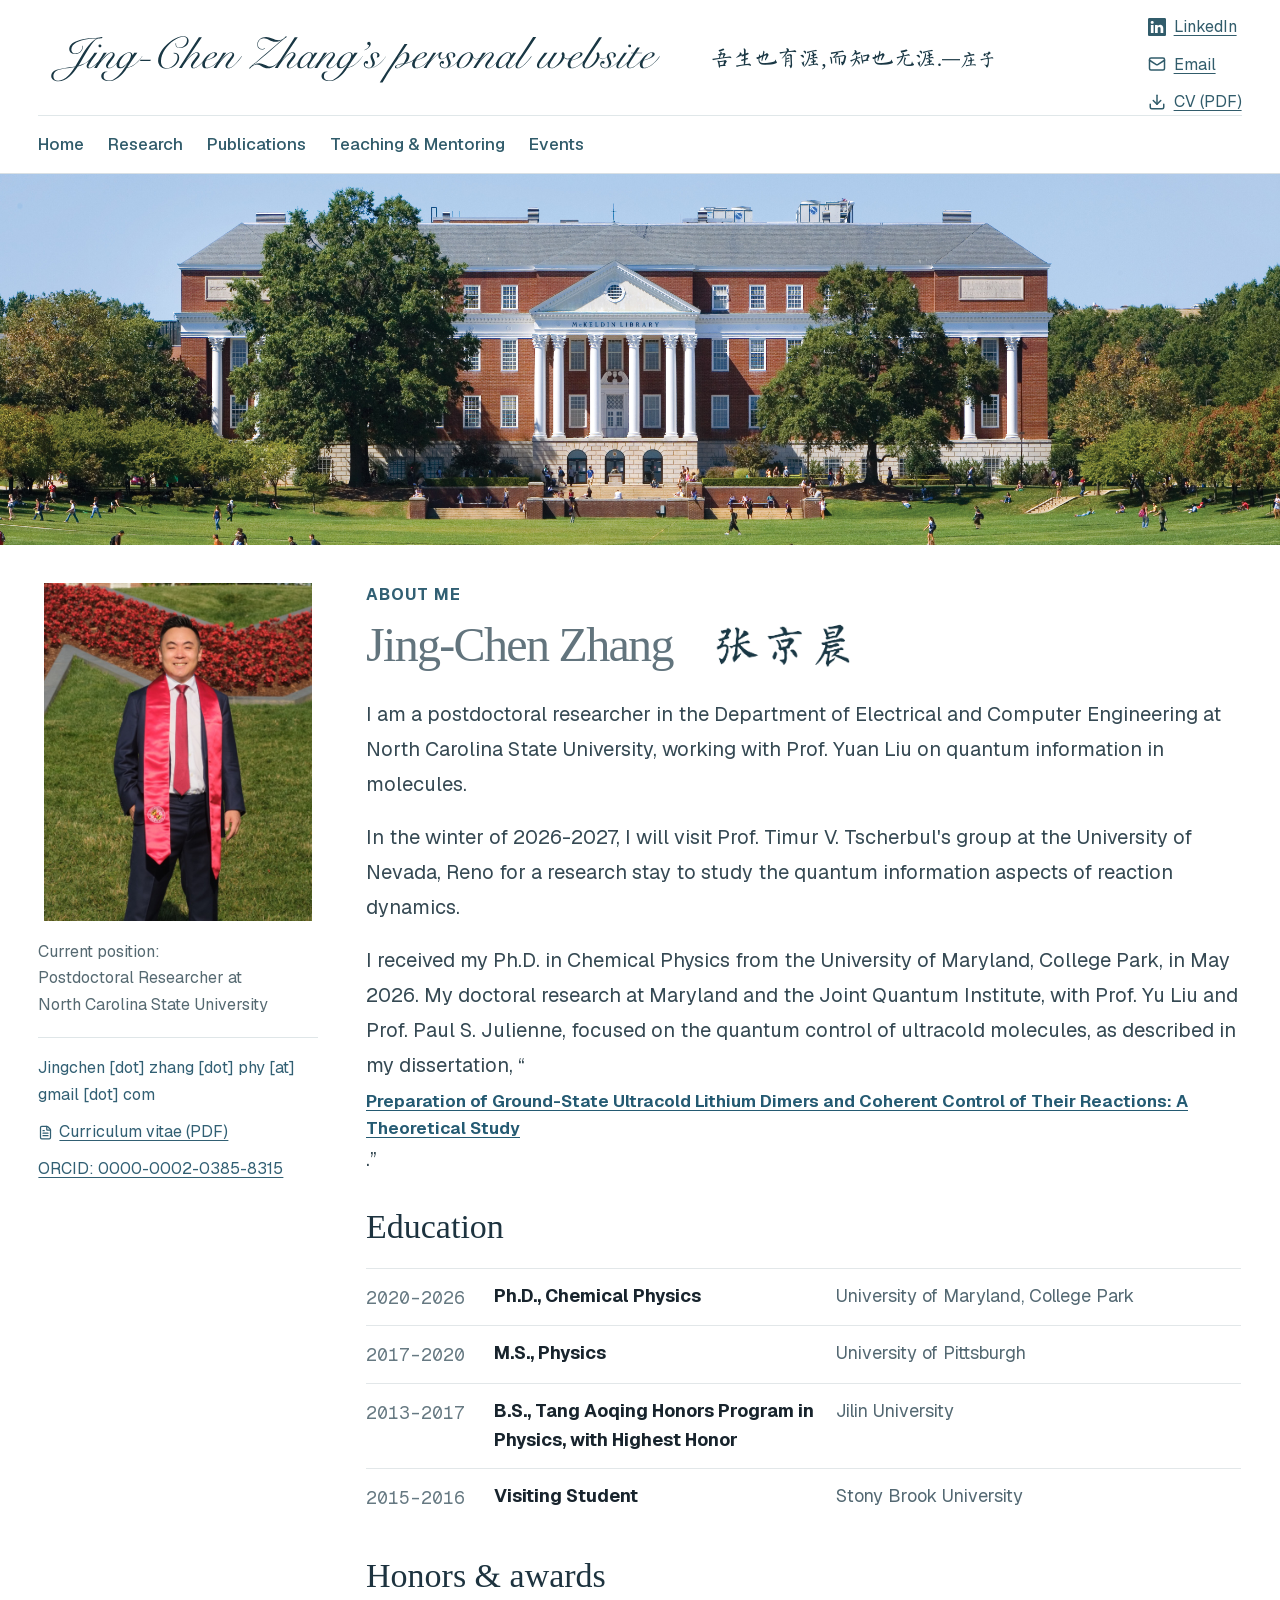
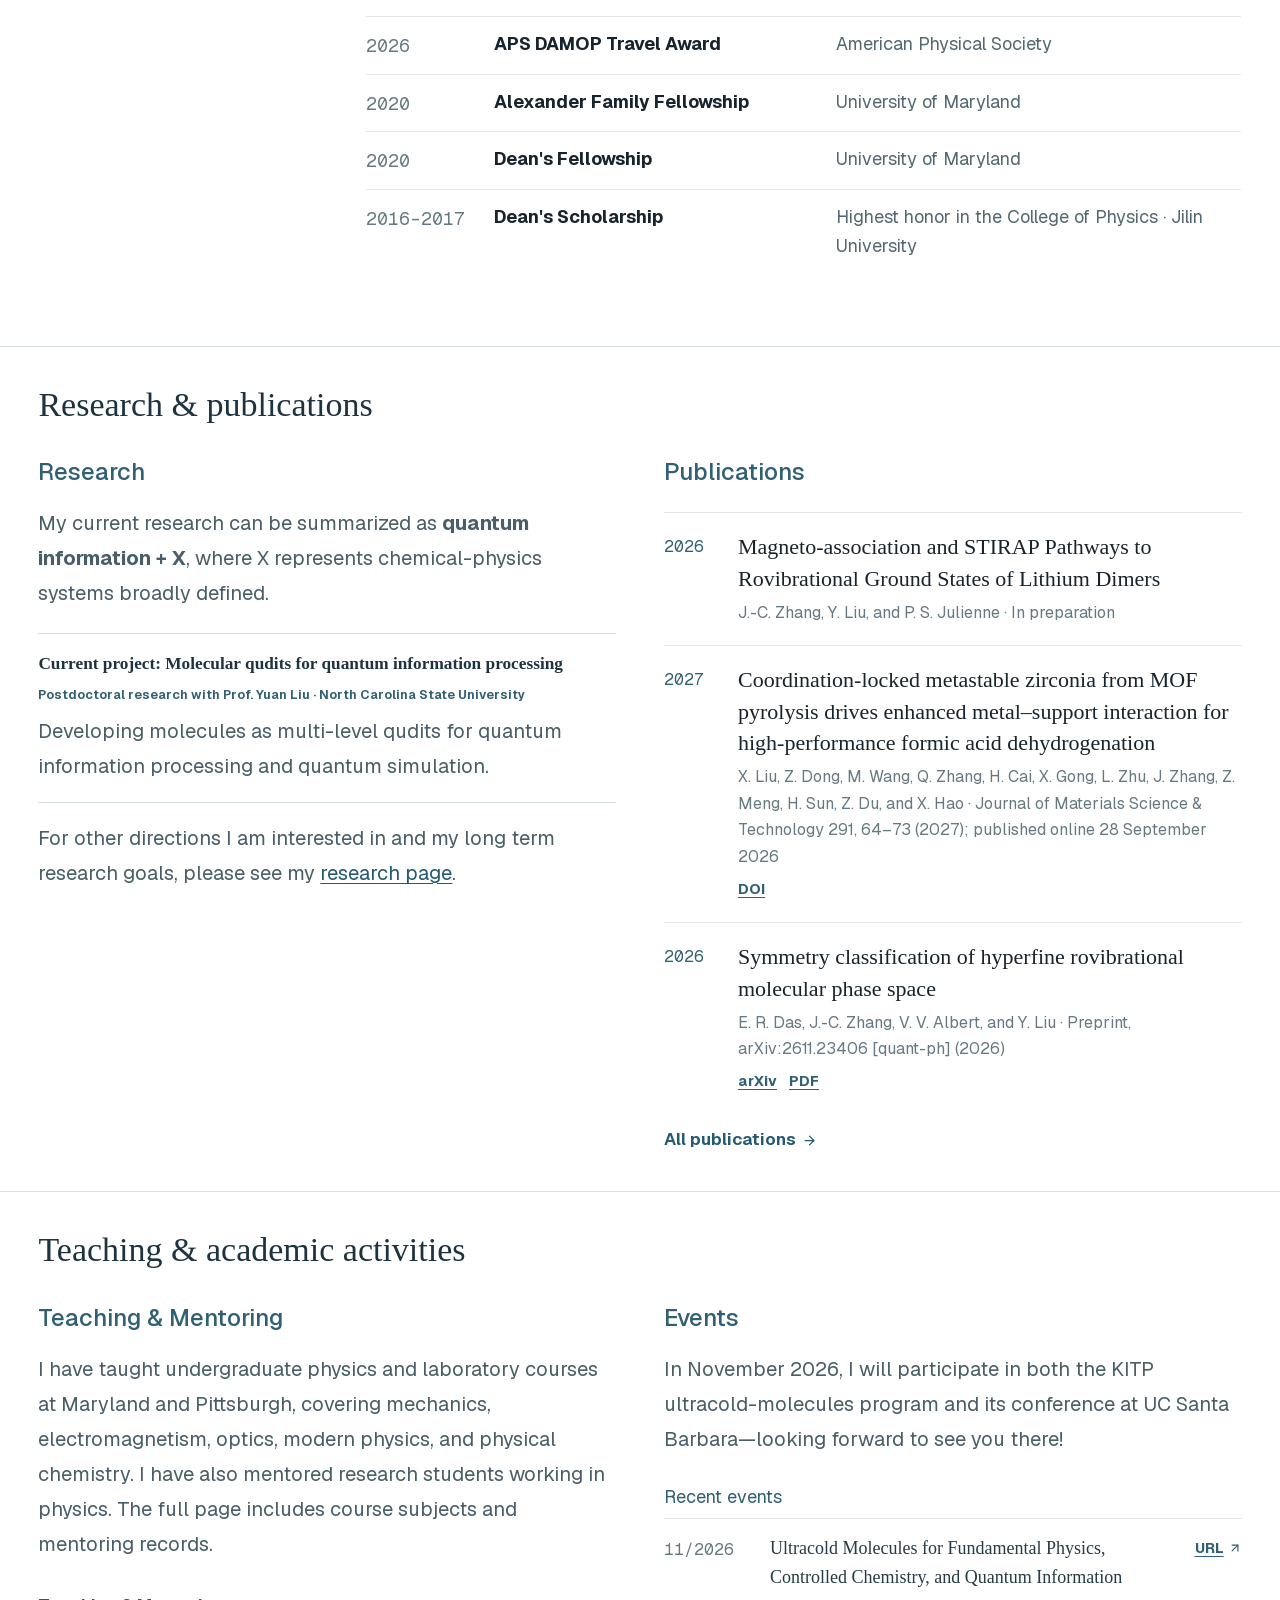
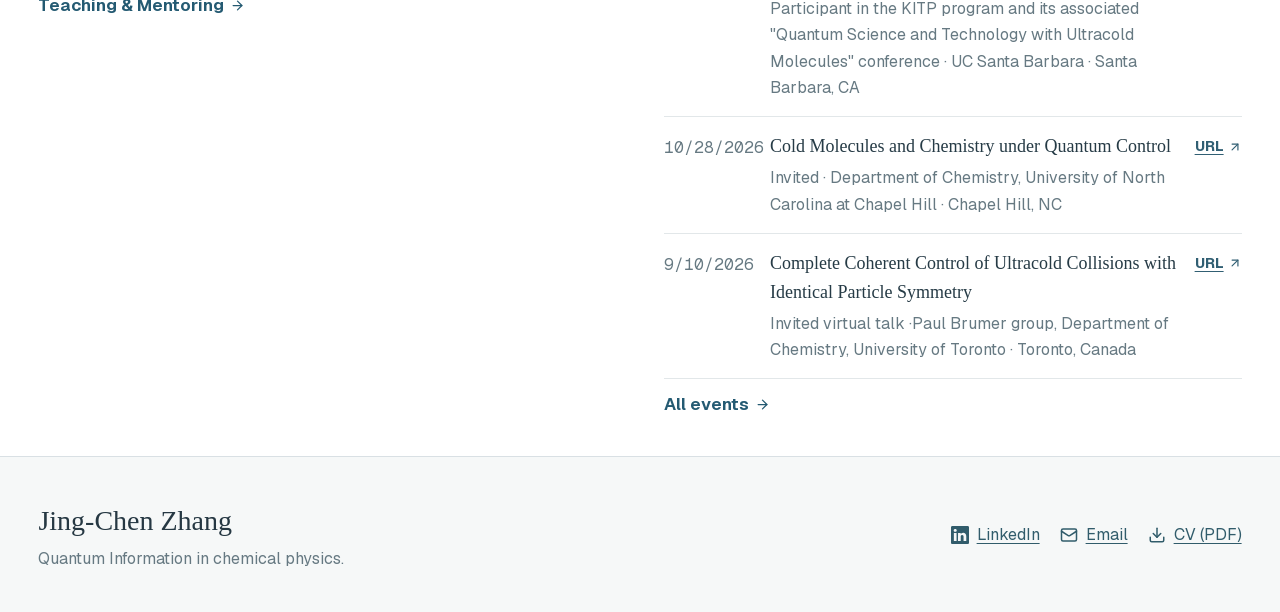
==== commit 541ad632: "Publish website from private source" ====
--- a/index.html
+++ b/index.html
@@ -1,2 +1,2 @@
 <!DOCTYPE html><html lang="en"><head><meta charSet="utf-8"/><meta name="viewport" content="width=device-width, initial-scale=1, viewport-fit=cover"/><link rel="preload" href="jingchen-personal-website-oneline.svg" as="image"/><link rel="preload" href="images/mckeldin-library-banner.jpg" as="image"/><link rel="preload" href="images/jingchen-zhang-portrait.jpg" as="image"/><link rel="preload" href="jingchen-zhang-liuti.png" as="image"/><link rel="stylesheet" href="_next/static/css/index.DDbt_9dZ.css" data-rsc-css-href="_next/static/css/index.DDbt_9dZ.css" data-precedence="vite-rsc/importer-resources"/><title>Jing-Chen Zhang&#x27;s personal website | 张京晨</title><meta name="description" content="Personal website of Jing-Chen Zhang (Jingchen Zhang, 张京晨), a postdoctoral researcher at NC State (NCSU) and Chemical Physics Ph.D. graduate of the University of Maryland (UMD)."/><meta name="author" content="Jing-Chen Zhang"/><link rel="author" href="https://jingchenzhang.com/"/><meta name="creator" content="Jing-Chen Zhang"/><meta property="og:title" content="Jing-Chen Zhang&#x27;s personal website | 张京晨"/><meta property="og:description" content="Personal website of Jing-Chen Zhang (Jingchen Zhang, 张京晨), a postdoctoral researcher at NC State (NCSU) and Chemical Physics Ph.D. graduate of the University of Maryland (UMD)."/><meta property="og:url" content="https://jingchenzhang.com"/><meta property="og:site_name" content="Jing-Chen Zhang&#x27;s personal website | 张京晨"/><meta property="og:type" content="website"/><meta property="og:image" content="https://jingchenzhang.com/images/mckeldin-library-banner.jpg"/><meta property="og:image:width" content="4992"/><meta property="og:image:height" content="2809"/><meta property="og:image:alt" content="Jing-Chen Zhang&#x27;s personal website | 张京晨"/><meta name="twitter:card" content="summary_large_image"/><meta name="twitter:title" content="Jing-Chen Zhang&#x27;s personal website | 张京晨"/><meta name="twitter:description" content="Personal website of Jing-Chen Zhang (Jingchen Zhang, 张京晨), a postdoctoral researcher at NC State (NCSU) and Chemical Physics Ph.D. graduate of the University of Maryland (UMD)."/><meta name="twitter:image" content="https://jingchenzhang.com/images/mckeldin-library-banner.jpg"/><link rel="icon" href="favicon.svg?v=jz"/>
-<link rel="canonical" href="https://jingchenzhang.com/"/></head><body><main class="simple-site"><script type="application/ld+json">[{"@context":"https://schema.org","@type":"WebSite","@id":"https://jingchenzhang.com/#website","url":"https://jingchenzhang.com/","name":"Jing-Chen Zhang's personal website | 张京晨","alternateName":["Jing-Chen Zhang","Jingchen Zhang","张京晨"],"description":"Personal website of Jing-Chen Zhang (Jingchen Zhang, 张京晨), a postdoctoral researcher at NC State (NCSU) and Chemical Physics Ph.D. graduate of the University of Maryland (UMD).","publisher":{"@id":"https://jingchenzhang.com/#person"}},{"@context":"https://schema.org","@type":"ProfilePage","@id":"https://jingchenzhang.com/#profile","url":"https://jingchenzhang.com/","name":"Jing-Chen Zhang's personal website | 张京晨","description":"Personal website of Jing-Chen Zhang (Jingchen Zhang, 张京晨), a postdoctoral researcher at NC State (NCSU) and Chemical Physics Ph.D. graduate of the University of Maryland (UMD).","isPartOf":{"@id":"https://jingchenzhang.com/#website"},"mainEntity":{"@type":"Person","@id":"https://jingchenzhang.com/#person","name":"Jing-Chen Zhang","givenName":"Jing-Chen","familyName":"Zhang","alternateName":["张京晨","Jingchen Zhang","J.-C. Zhang"],"url":"https://jingchenzhang.com/","image":"https://jingchenzhang.com/images/jingchen-zhang-portrait.jpg","jobTitle":"Postdoctoral Researcher","description":"Personal website of Jing-Chen Zhang (Jingchen Zhang, 张京晨), a postdoctoral researcher at NC State (NCSU) and Chemical Physics Ph.D. graduate of the University of Maryland (UMD).","worksFor":{"@type":"CollegeOrUniversity","name":"North Carolina State University","alternateName":["NC State","NCSU"],"url":"https://www.ncsu.edu/"},"memberOf":{"@type":"ResearchOrganization","name":"QUEST Lab — Prof. Yuan Liu, North Carolina State University","url":"https://yuanliu.group/"},"alumniOf":[{"@type":"CollegeOrUniversity","name":"University of Maryland, College Park","alternateName":["University of Maryland","UMD"],"url":"https://www.umd.edu/"},{"@type":"CollegeOrUniversity","name":"University of Pittsburgh","url":"https://www.pitt.edu/"},{"@type":"CollegeOrUniversity","name":"Jilin University","url":"https://www.jlu.edu.cn/"}],"sameAs":["https://orcid.org/0000-0002-0385-8315","https://www.linkedin.com/in/jingchen-zhang","https://www.researchgate.net/profile/Jing-Chen-Zhang","https://engr.ncsu.edu/people/jzhan284/","https://quics.umd.edu/people/jing-chen-zhang","https://ipst.umd.edu/people/jingchen-zhang","https://github.com/JCZhang1"],"subjectOf":[{"@type":"WebPage","url":"https://yuanliu.group/people/#dr-jingchen-zhang"},{"@type":"WebPage","url":"https://blog.umd.edu/yuliu/group/"},{"@type":"WebPage","url":"https://umdphysics.umd.edu/people/graduate-students.html"}],"knowsAbout":["Molecular quantum information","Chemical reaction dynamics","Quantum control","Ultracold molecules","Nonequilibrium statistical mechanics"]}}]</script><header class="site-header"><div class="site-brand"><a class="wordmark" href="./" aria-label="Jing-Chen Zhang home"><img class="english-title-script" src="jingchen-personal-website-oneline.svg" width="760" height="74" alt="Jing-Chen Zhang&#x27;s personal website | 张京晨"/></a><p class="website-label visually-hidden">Jing-Chen Zhang&#x27;s personal website | 张京晨</p><p class="header-motto" lang="zh-Hans">吾生也有涯,而知也无涯.<cite>—庄子</cite></p></div><nav aria-label="Primary navigation"><a href="./">Home</a><a href="research/" data-nav-subject="research">Research</a><a href="publications/" data-nav-subject="publications">Publications</a><a href="teaching/" data-nav-subject="teaching">Teaching &amp; Mentoring</a><a href="talks/" data-nav-subject="talks">Events</a></nav><div class="header-social"><a class="contact-link" href="https://www.linkedin.com/in/jingchen-zhang" target="_blank" rel="noreferrer" aria-label="Jing-Chen Zhang on LinkedIn"><svg xmlns="http://www.w3.org/2000/svg" width="18" height="18" fill="currentColor" viewBox="0 0 16 16" aria-hidden="true" focusable="false"><path d="M0 1.146C0 .513.526 0 1.175 0h13.65C15.474 0 16 .513 16 1.146v13.708c0 .633-.526 1.146-1.175 1.146H1.175C.526 16 0 15.487 0 14.854zm4.943 12.248V6.169H2.542v7.225zm-1.2-8.212c.837 0 1.358-.554 1.358-1.248-.015-.709-.52-1.248-1.342-1.248S2.4 3.226 2.4 3.934c0 .694.521 1.248 1.327 1.248zm4.908 8.212V9.359c0-.216.016-.432.08-.586.173-.431.568-.878 1.232-.878.869 0 1.216.662 1.216 1.634v3.865h2.401V9.25c0-2.22-1.184-3.252-2.764-3.252-1.274 0-1.845.7-2.165 1.193v.025h-.016l.016-.025V6.169h-2.4c.03.678 0 7.225 0 7.225z"></path></svg><span>LinkedIn</span></a><a class="contact-link" href="mailto:jingchen.zhang.phy@gmail.com" aria-label="Email Jing-Chen Zhang"><svg xmlns="http://www.w3.org/2000/svg" width="18" height="18" viewBox="0 0 24 24" fill="none" stroke="currentColor" stroke-width="2" stroke-linecap="round" stroke-linejoin="round" class="lucide lucide-mail" aria-hidden="true"><path d="m22 7-8.991 5.727a2 2 0 0 1-2.009 0L2 7"></path><rect x="2" y="4" width="20" height="16" rx="2"></rect></svg><span>Email</span></a><a class="contact-link" href="Jing-Chen-Zhang-CV-2026.pdf" target="_blank" rel="noreferrer" aria-label="Jing-Chen Zhang&#x27;s CV (PDF)"><svg xmlns="http://www.w3.org/2000/svg" width="18" height="18" viewBox="0 0 24 24" fill="none" stroke="currentColor" stroke-width="2" stroke-linecap="round" stroke-linejoin="round" class="lucide lucide-download" aria-hidden="true"><path d="M12 15V3"></path><path d="M21 15v4a2 2 0 0 1-2 2H5a2 2 0 0 1-2-2v-4"></path><path d="m7 10 5 5 5-5"></path></svg><span>CV (PDF)</span></a></div></header><div class="home-panorama-frame"><img class="home-panorama-image" src="images/mckeldin-library-banner.jpg" alt="McKeldin Library and the fountain-lined lawn at the University of Maryland, College Park" style="object-position:center 24%" width="4992" height="2809"/></div><section class="profile-intro content-width"><aside class="profile-sidebar" aria-label="Profile and contact"><img class="profile-portrait" src="images/jingchen-zhang-portrait.jpg" width="640" height="800" alt="Jing-Chen Zhang at the University of Maryland on graduation day"/><p>Current position: <br/>Postdoctoral Researcher at<br/>North Carolina State University</p><div class="sidebar-links"><p id="contact-email" class="protected-email">Jingchen [dot] zhang [dot] phy [at] gmail [dot] com</p><a href="Jing-Chen-Zhang-CV-2026.pdf" target="_blank" rel="noreferrer"><svg xmlns="http://www.w3.org/2000/svg" width="15" height="15" viewBox="0 0 24 24" fill="none" stroke="currentColor" stroke-width="2" stroke-linecap="round" stroke-linejoin="round" class="lucide lucide-file-text" aria-hidden="true"><path d="M6 22a2 2 0 0 1-2-2V4a2 2 0 0 1 2-2h8a2.4 2.4 0 0 1 1.704.706l3.588 3.588A2.4 2.4 0 0 1 20 8v12a2 2 0 0 1-2 2z"></path><path d="M14 2v5a1 1 0 0 0 1 1h5"></path><path d="M10 9H8"></path><path d="M16 13H8"></path><path d="M16 17H8"></path></svg> Curriculum vitae (PDF)</a><a href="https://orcid.org/0000-0002-0385-8315" target="_blank" rel="noreferrer">ORCID: 0000-0002-0385-8315</a></div></aside><div class="profile-copy"><p class="simple-kicker">About me</p><h1 class="profile-name"><span class="english-name">Jing-Chen Zhang</span><img class="intro-name-calligraphy" src="jingchen-zhang-liuti.png" width="190" height="48" alt="张京晨" lang="zh-Hans"/></h1><p>I am a postdoctoral researcher in the Department of Electrical and Computer Engineering at North Carolina State University, working with Prof. Yuan Liu on quantum information in molecules.</p><p>In the winter of 2026-2027, I will visit Prof. Timur V. Tscherbul&#x27;s group at the University of Nevada, Reno for a research stay to study the quantum information aspects of reaction dynamics.</p><p>I received my Ph.D. in Chemical Physics from the University of Maryland, College Park, in May 2026. My doctoral research at Maryland and the Joint Quantum Institute, with Prof. Yu Liu and Prof. Paul S. Julienne, focused on the quantum control of ultracold molecules, as described in my dissertation, “<a class="text-link" href="https://doi.org/10.13016/qkqz-cdyf">Preparation of Ground-State Ultracold Lithium Dimers and Coherent Control of Their Reactions: A Theoretical Study</a>.”</p><section class="home-education" aria-labelledby="home-education-heading"><h2 id="home-education-heading">Education</h2><div class="education-list"><div class="education-row"><time>2020–2026</time><strong>Ph.D., Chemical Physics</strong><span>University of Maryland, College Park</span></div><div class="education-row"><time>2017–2020</time><strong>M.S., Physics</strong><span>University of Pittsburgh</span></div><div class="education-row"><time>2013–2017</time><strong>B.S., Tang Aoqing Honors Program in Physics, with Highest Honor</strong><span>Jilin University</span></div><div class="education-row"><time>2015–2016</time><strong>Visiting Student</strong><span>Stony Brook University</span></div></div></section><section class="home-education" aria-labelledby="home-awards-heading"><h2 id="home-awards-heading">Honors &amp; awards</h2><div class="education-list"><div class="education-row"><time>2026</time><strong>APS DAMOP Travel Award</strong><span>American Physical Society</span></div><div class="education-row"><time>2020</time><strong>Alexander Family Fellowship</strong><span>University of Maryland</span></div><div class="education-row"><time>2020</time><strong>Dean&#x27;s Fellowship</strong><span>University of Maryland</span></div><div class="education-row"><time>2016–2017</time><strong>Dean&#x27;s Scholarship</strong><span>Highest honor in the College of Physics · Jilin University</span></div></div></section></div></section><section class="home-section home-group content-width"><h2>Research &amp; publications</h2><div class="home-group-content"><div class="home-summary home-group-subject" data-home-subject="research"><h3 id="research-heading"><a href="research/">Research</a></h3><p>My current research can be summarized as <strong>quantum information + X</strong>, where X represents chemical-physics systems broadly defined.</p><div class="home-research-projects"><article><h4>Current project: Molecular qudits for quantum information processing</h4><p class="home-project-context">Postdoctoral research with Prof. Yuan Liu · North Carolina State University</p><p>Developing molecules as multi-level qudits for quantum information processing and quantum simulation.</p></article></div><p>For other directions I am interested in and my long term research goals, please see my <a href="research/" class="research-page-link">research page</a>.</p></div><div class="home-summary home-group-subject" data-home-subject="publications"><h3 id="publications-heading"><a href="publications/">Publications</a></h3><div class="simple-publications"><article><time>2026</time><div><h3>Magneto-association and STIRAP Pathways to Rovibrational Ground States of Lithium Dimers</h3><p>J.-C. Zhang, Y. Liu, and P. S. Julienne<!-- --> · <!-- -->In preparation</p></div></article><article><time>2026</time><div><h3>Symmetry classification of hyperfine rovibrational molecular phase space</h3><p>E. R. Das, J.-C. Zhang, V. V. Albert, and Y. Liu<!-- --> · <!-- -->arXiv:2611.23406 [quant-ph] (2026)</p><a href="https://arxiv.org/abs/2611.23406" target="_blank" rel="noreferrer">arXiv</a><a href="https://arxiv.org/pdf/2611.23406" target="_blank" rel="noreferrer">PDF</a></div></article><article><time>2026</time><div><h3>Characterization of Feshbach resonances in ⁶Li–⁷Li using improved interaction potentials</h3><p>J.-C. Zhang, P. Julienne, and Y. Liu<!-- --> · <!-- -->Physical Review A 113, 062802 (2026)</p><a href="https://doi.org/10.1103/p3bm-rpcb" target="_blank" rel="noreferrer">DOI</a><a href="papers/zhang-2026-feshbach-resonances.pdf" target="_blank" rel="noreferrer">PDF</a></div></article></div><a class="text-link section-more" href="publications/">All publications<svg xmlns="http://www.w3.org/2000/svg" width="15" height="15" viewBox="0 0 24 24" fill="none" stroke="currentColor" stroke-width="2" stroke-linecap="round" stroke-linejoin="round" class="lucide lucide-arrow-right" aria-hidden="true"><path d="M5 12h14"></path><path d="m12 5 7 7-7 7"></path></svg></a></div></div></section><section class="home-section home-group content-width"><h2>Teaching &amp; academic activities</h2><div class="home-group-content"><div class="home-summary home-group-subject" data-home-subject="teaching"><h3 id="teaching-heading"><a href="teaching/">Teaching &amp; Mentoring</a></h3><p>I have taught undergraduate physics and laboratory courses at Maryland and Pittsburgh, covering mechanics, electromagnetism, optics, modern physics, and physical chemistry. I have also mentored research students working in physics. The full page includes course subjects and mentoring records.</p><a class="text-link section-more" href="teaching/">Teaching &amp; Mentoring<svg xmlns="http://www.w3.org/2000/svg" width="15" height="15" viewBox="0 0 24 24" fill="none" stroke="currentColor" stroke-width="2" stroke-linecap="round" stroke-linejoin="round" class="lucide lucide-arrow-right" aria-hidden="true"><path d="M5 12h14"></path><path d="m12 5 7 7-7 7"></path></svg></a></div><div class="home-summary home-group-subject" data-home-subject="talks"><h3 id="activities-heading"><a href="talks/">Events</a></h3><p>In November 2026, I will participate in both the KITP ultracold-molecules program and its conference at UC Santa Barbara—looking forward to see you there!</p><section class="home-activity-block" aria-labelledby="home-talks-heading"><h4 id="home-talks-heading">Recent events</h4><div class="activity-list"><article class="activity-row"><time>11/2026</time><div><strong>Ultracold Molecules for Fundamental Physics, Controlled Chemistry, and Quantum Information</strong><small>Participant in the KITP program and its associated &quot;Quantum Science and Technology with Ultracold Molecules&quot; conference · UC Santa Barbara · Santa Barbara, CA</small></div><a class="activity-url" href="https://www.kitp.ucsb.edu/activities/ultracold-c26" target="_blank" rel="noreferrer" aria-label="Open URL for Ultracold Molecules for Fundamental Physics, Controlled Chemistry, and Quantum Information">URL <svg xmlns="http://www.w3.org/2000/svg" width="14" height="14" viewBox="0 0 24 24" fill="none" stroke="currentColor" stroke-width="2" stroke-linecap="round" stroke-linejoin="round" class="lucide lucide-arrow-up-right" aria-hidden="true"><path d="M7 7h10v10"></path><path d="M7 17 17 7"></path></svg></a></article><article class="activity-row"><time>10/28/2026</time><div><strong>Cold Molecules and Chemistry under Quantum Control</strong><small>Invited · Department of Chemistry, University of North Carolina at Chapel Hill · Chapel Hill, NC</small></div><a class="activity-url" href="https://chem.unc.edu/event/physical-chem-781-guest-speaker-jingchen-zhang/" target="_blank" rel="noreferrer" aria-label="Open URL for Cold Molecules and Chemistry under Quantum Control">URL <svg xmlns="http://www.w3.org/2000/svg" width="14" height="14" viewBox="0 0 24 24" fill="none" stroke="currentColor" stroke-width="2" stroke-linecap="round" stroke-linejoin="round" class="lucide lucide-arrow-up-right" aria-hidden="true"><path d="M7 7h10v10"></path><path d="M7 17 17 7"></path></svg></a></article><article class="activity-row"><time>9/10/2026</time><div><strong>Complete Coherent Control of Ultracold Collisions with Identical Particle Symmetry</strong><small>Invited virtual talk ·Paul Brumer group, Department of Chemistry, University of Toronto · Toronto, Canada</small></div><a class="activity-url" href="https://www.chemistry.utoronto.ca/people/directories/all-faculty/paul-brumer" target="_blank" rel="noreferrer" aria-label="Open URL for Complete Coherent Control of Ultracold Collisions with Identical Particle Symmetry">URL <svg xmlns="http://www.w3.org/2000/svg" width="14" height="14" viewBox="0 0 24 24" fill="none" stroke="currentColor" stroke-width="2" stroke-linecap="round" stroke-linejoin="round" class="lucide lucide-arrow-up-right" aria-hidden="true"><path d="M7 7h10v10"></path><path d="M7 17 17 7"></path></svg></a></article></div></section><a class="text-link section-more" href="talks/">All events<svg xmlns="http://www.w3.org/2000/svg" width="15" height="15" viewBox="0 0 24 24" fill="none" stroke="currentColor" stroke-width="2" stroke-linecap="round" stroke-linejoin="round" class="lucide lucide-arrow-right" aria-hidden="true"><path d="M5 12h14"></path><path d="m12 5 7 7-7 7"></path></svg></a></div></div></section><footer><div><strong>Jing-Chen Zhang</strong><span>Quantum Information in chemical physics.</span></div><div class="footer-links"><a class="contact-link" href="https://www.linkedin.com/in/jingchen-zhang" target="_blank" rel="noreferrer" aria-label="Jing-Chen Zhang on LinkedIn"><svg xmlns="http://www.w3.org/2000/svg" width="18" height="18" fill="currentColor" viewBox="0 0 16 16" aria-hidden="true" focusable="false"><path d="M0 1.146C0 .513.526 0 1.175 0h13.65C15.474 0 16 .513 16 1.146v13.708c0 .633-.526 1.146-1.175 1.146H1.175C.526 16 0 15.487 0 14.854zm4.943 12.248V6.169H2.542v7.225zm-1.2-8.212c.837 0 1.358-.554 1.358-1.248-.015-.709-.52-1.248-1.342-1.248S2.4 3.226 2.4 3.934c0 .694.521 1.248 1.327 1.248zm4.908 8.212V9.359c0-.216.016-.432.08-.586.173-.431.568-.878 1.232-.878.869 0 1.216.662 1.216 1.634v3.865h2.401V9.25c0-2.22-1.184-3.252-2.764-3.252-1.274 0-1.845.7-2.165 1.193v.025h-.016l.016-.025V6.169h-2.4c.03.678 0 7.225 0 7.225z"></path></svg><span>LinkedIn</span></a><a class="contact-link" href="mailto:jingchen.zhang.phy@gmail.com" aria-label="Email Jing-Chen Zhang"><svg xmlns="http://www.w3.org/2000/svg" width="18" height="18" viewBox="0 0 24 24" fill="none" stroke="currentColor" stroke-width="2" stroke-linecap="round" stroke-linejoin="round" class="lucide lucide-mail" aria-hidden="true"><path d="m22 7-8.991 5.727a2 2 0 0 1-2.009 0L2 7"></path><rect x="2" y="4" width="20" height="16" rx="2"></rect></svg><span>Email</span></a><a class="contact-link" href="Jing-Chen-Zhang-CV-2026.pdf" target="_blank" rel="noreferrer" aria-label="Jing-Chen Zhang&#x27;s CV (PDF)"><svg xmlns="http://www.w3.org/2000/svg" width="18" height="18" viewBox="0 0 24 24" fill="none" stroke="currentColor" stroke-width="2" stroke-linecap="round" stroke-linejoin="round" class="lucide lucide-download" aria-hidden="true"><path d="M12 15V3"></path><path d="M21 15v4a2 2 0 0 1-2 2H5a2 2 0 0 1-2-2v-4"></path><path d="m7 10 5 5 5-5"></path></svg><span>CV (PDF)</span></a></div></footer></main><script data-owner-analytics type="module" src="https://static.cloudflareinsights.com/beacon.min.js" data-cf-beacon='{"token":"21d9a593dcea431090efbbdfda2f0b38"}'></script></body></html>+<link rel="canonical" href="https://jingchenzhang.com/"/></head><body><main class="simple-site"><script type="application/ld+json">[{"@context":"https://schema.org","@type":"WebSite","@id":"https://jingchenzhang.com/#website","url":"https://jingchenzhang.com/","name":"Jing-Chen Zhang's personal website | 张京晨","alternateName":["Jing-Chen Zhang","Jingchen Zhang","张京晨"],"description":"Personal website of Jing-Chen Zhang (Jingchen Zhang, 张京晨), a postdoctoral researcher at NC State (NCSU) and Chemical Physics Ph.D. graduate of the University of Maryland (UMD).","publisher":{"@id":"https://jingchenzhang.com/#person"}},{"@context":"https://schema.org","@type":"ProfilePage","@id":"https://jingchenzhang.com/#profile","url":"https://jingchenzhang.com/","name":"Jing-Chen Zhang's personal website | 张京晨","description":"Personal website of Jing-Chen Zhang (Jingchen Zhang, 张京晨), a postdoctoral researcher at NC State (NCSU) and Chemical Physics Ph.D. graduate of the University of Maryland (UMD).","isPartOf":{"@id":"https://jingchenzhang.com/#website"},"mainEntity":{"@type":"Person","@id":"https://jingchenzhang.com/#person","name":"Jing-Chen Zhang","givenName":"Jing-Chen","familyName":"Zhang","alternateName":["张京晨","Jingchen Zhang","J.-C. Zhang"],"url":"https://jingchenzhang.com/","image":"https://jingchenzhang.com/images/jingchen-zhang-portrait.jpg","jobTitle":"Postdoctoral Researcher","description":"Personal website of Jing-Chen Zhang (Jingchen Zhang, 张京晨), a postdoctoral researcher at NC State (NCSU) and Chemical Physics Ph.D. graduate of the University of Maryland (UMD).","worksFor":{"@type":"CollegeOrUniversity","name":"North Carolina State University","alternateName":["NC State","NCSU"],"url":"https://www.ncsu.edu/"},"memberOf":{"@type":"ResearchOrganization","name":"QUEST Lab — Prof. Yuan Liu, North Carolina State University","url":"https://yuanliu.group/"},"alumniOf":[{"@type":"CollegeOrUniversity","name":"University of Maryland, College Park","alternateName":["University of Maryland","UMD"],"url":"https://www.umd.edu/"},{"@type":"CollegeOrUniversity","name":"University of Pittsburgh","url":"https://www.pitt.edu/"},{"@type":"CollegeOrUniversity","name":"Jilin University","url":"https://www.jlu.edu.cn/"}],"sameAs":["https://orcid.org/0000-0002-0385-8315","https://www.linkedin.com/in/jingchen-zhang","https://www.researchgate.net/profile/Jing-Chen-Zhang","https://engr.ncsu.edu/people/jzhan284/","https://quics.umd.edu/people/jing-chen-zhang","https://ipst.umd.edu/people/jingchen-zhang","https://github.com/JCZhang1"],"subjectOf":[{"@type":"WebPage","url":"https://yuanliu.group/people/#dr-jingchen-zhang"},{"@type":"WebPage","url":"https://blog.umd.edu/yuliu/group/"},{"@type":"WebPage","url":"https://umdphysics.umd.edu/people/graduate-students.html"}],"knowsAbout":["Molecular quantum information","Chemical reaction dynamics","Quantum control","Ultracold molecules","Nonequilibrium statistical mechanics"]}}]</script><header class="site-header"><div class="site-brand"><a class="wordmark" href="./" aria-label="Jing-Chen Zhang home"><img class="english-title-script" src="jingchen-personal-website-oneline.svg" width="760" height="74" alt="Jing-Chen Zhang&#x27;s personal website | 张京晨"/></a><p class="website-label visually-hidden">Jing-Chen Zhang&#x27;s personal website | 张京晨</p><p class="header-motto" lang="zh-Hans">吾生也有涯,而知也无涯.<cite>—庄子</cite></p></div><nav aria-label="Primary navigation"><a href="./">Home</a><a href="research/" data-nav-subject="research">Research</a><a href="publications/" data-nav-subject="publications">Publications</a><a href="teaching/" data-nav-subject="teaching">Teaching &amp; Mentoring</a><a href="talks/" data-nav-subject="talks">Events</a></nav><div class="header-social"><a class="contact-link" href="https://www.linkedin.com/in/jingchen-zhang" target="_blank" rel="noreferrer" aria-label="Jing-Chen Zhang on LinkedIn"><svg xmlns="http://www.w3.org/2000/svg" width="18" height="18" fill="currentColor" viewBox="0 0 16 16" aria-hidden="true" focusable="false"><path d="M0 1.146C0 .513.526 0 1.175 0h13.65C15.474 0 16 .513 16 1.146v13.708c0 .633-.526 1.146-1.175 1.146H1.175C.526 16 0 15.487 0 14.854zm4.943 12.248V6.169H2.542v7.225zm-1.2-8.212c.837 0 1.358-.554 1.358-1.248-.015-.709-.52-1.248-1.342-1.248S2.4 3.226 2.4 3.934c0 .694.521 1.248 1.327 1.248zm4.908 8.212V9.359c0-.216.016-.432.08-.586.173-.431.568-.878 1.232-.878.869 0 1.216.662 1.216 1.634v3.865h2.401V9.25c0-2.22-1.184-3.252-2.764-3.252-1.274 0-1.845.7-2.165 1.193v.025h-.016l.016-.025V6.169h-2.4c.03.678 0 7.225 0 7.225z"></path></svg><span>LinkedIn</span></a><a class="contact-link" href="mailto:jingchen.zhang.phy@gmail.com" aria-label="Email Jing-Chen Zhang"><svg xmlns="http://www.w3.org/2000/svg" width="18" height="18" viewBox="0 0 24 24" fill="none" stroke="currentColor" stroke-width="2" stroke-linecap="round" stroke-linejoin="round" class="lucide lucide-mail" aria-hidden="true"><path d="m22 7-8.991 5.727a2 2 0 0 1-2.009 0L2 7"></path><rect x="2" y="4" width="20" height="16" rx="2"></rect></svg><span>Email</span></a><a class="contact-link" href="Jing-Chen-Zhang-CV-2026.pdf" target="_blank" rel="noreferrer" aria-label="Jing-Chen Zhang&#x27;s CV (PDF)"><svg xmlns="http://www.w3.org/2000/svg" width="18" height="18" viewBox="0 0 24 24" fill="none" stroke="currentColor" stroke-width="2" stroke-linecap="round" stroke-linejoin="round" class="lucide lucide-download" aria-hidden="true"><path d="M12 15V3"></path><path d="M21 15v4a2 2 0 0 1-2 2H5a2 2 0 0 1-2-2v-4"></path><path d="m7 10 5 5 5-5"></path></svg><span>CV (PDF)</span></a></div></header><div class="home-panorama-frame"><img class="home-panorama-image" src="images/mckeldin-library-banner.jpg" alt="McKeldin Library and the fountain-lined lawn at the University of Maryland, College Park" style="object-position:center 24%" width="4992" height="2809"/></div><section class="profile-intro content-width"><aside class="profile-sidebar" aria-label="Profile and contact"><img class="profile-portrait" src="images/jingchen-zhang-portrait.jpg" width="640" height="800" alt="Jing-Chen Zhang at the University of Maryland on graduation day"/><p>Current position: <br/>Postdoctoral Researcher at<br/>North Carolina State University</p><div class="sidebar-links"><p id="contact-email" class="protected-email">Jingchen [dot] zhang [dot] phy [at] gmail [dot] com</p><a href="Jing-Chen-Zhang-CV-2026.pdf" target="_blank" rel="noreferrer"><svg xmlns="http://www.w3.org/2000/svg" width="15" height="15" viewBox="0 0 24 24" fill="none" stroke="currentColor" stroke-width="2" stroke-linecap="round" stroke-linejoin="round" class="lucide lucide-file-text" aria-hidden="true"><path d="M6 22a2 2 0 0 1-2-2V4a2 2 0 0 1 2-2h8a2.4 2.4 0 0 1 1.704.706l3.588 3.588A2.4 2.4 0 0 1 20 8v12a2 2 0 0 1-2 2z"></path><path d="M14 2v5a1 1 0 0 0 1 1h5"></path><path d="M10 9H8"></path><path d="M16 13H8"></path><path d="M16 17H8"></path></svg> Curriculum vitae (PDF)</a><a href="https://orcid.org/0000-0002-0385-8315" target="_blank" rel="noreferrer">ORCID: 0000-0002-0385-8315</a></div></aside><div class="profile-copy"><p class="simple-kicker">About me</p><h1 class="profile-name"><span class="english-name">Jing-Chen Zhang</span><img class="intro-name-calligraphy" src="jingchen-zhang-liuti.png" width="190" height="48" alt="张京晨" lang="zh-Hans"/></h1><p>I am a postdoctoral researcher in the Department of Electrical and Computer Engineering at North Carolina State University, working with Prof. Yuan Liu on quantum information in molecules.</p><p>In the winter of 2026-2027, I will visit Prof. Timur V. Tscherbul&#x27;s group at the University of Nevada, Reno for a research stay to study the quantum information aspects of reaction dynamics.</p><p>I received my Ph.D. in Chemical Physics from the University of Maryland, College Park, in May 2026. My doctoral research at Maryland and the Joint Quantum Institute, with Prof. Yu Liu and Prof. Paul S. Julienne, focused on the quantum control of ultracold molecules, as described in my dissertation, “<a class="text-link" href="https://doi.org/10.13016/qkqz-cdyf">Preparation of Ground-State Ultracold Lithium Dimers and Coherent Control of Their Reactions: A Theoretical Study</a>.”</p><section class="home-education" aria-labelledby="home-education-heading"><h2 id="home-education-heading">Education</h2><div class="education-list"><div class="education-row"><time>2020–2026</time><strong>Ph.D., Chemical Physics</strong><span>University of Maryland, College Park</span></div><div class="education-row"><time>2017–2020</time><strong>M.S., Physics</strong><span>University of Pittsburgh</span></div><div class="education-row"><time>2013–2017</time><strong>B.S., Tang Aoqing Honors Program in Physics, with Highest Honor</strong><span>Jilin University</span></div><div class="education-row"><time>2015–2016</time><strong>Visiting Student</strong><span>Stony Brook University</span></div></div></section><section class="home-education" aria-labelledby="home-awards-heading"><h2 id="home-awards-heading">Honors &amp; awards</h2><div class="education-list"><div class="education-row"><time>2026</time><strong>APS DAMOP Travel Award</strong><span>American Physical Society</span></div><div class="education-row"><time>2020</time><strong>Alexander Family Fellowship</strong><span>University of Maryland</span></div><div class="education-row"><time>2020</time><strong>Dean&#x27;s Fellowship</strong><span>University of Maryland</span></div><div class="education-row"><time>2016–2017</time><strong>Dean&#x27;s Scholarship</strong><span>Highest honor in the College of Physics · Jilin University</span></div></div></section></div></section><section class="home-section home-group content-width"><h2>Research &amp; publications</h2><div class="home-group-content"><div class="home-summary home-group-subject" data-home-subject="research"><h3 id="research-heading"><a href="research/">Research</a></h3><p>My current research can be summarized as <strong>quantum information + X</strong>, where X represents chemical-physics systems broadly defined.</p><div class="home-research-projects"><article><h4>Current project: Molecular qudits for quantum information processing</h4><p class="home-project-context">Postdoctoral research with Prof. Yuan Liu · North Carolina State University</p><p>Developing molecules as multi-level qudits for quantum information processing and quantum simulation.</p></article></div><p>For other directions I am interested in and my long term research goals, please see my <a href="research/" class="research-page-link">research page</a>.</p></div><div class="home-summary home-group-subject" data-home-subject="publications"><h3 id="publications-heading"><a href="publications/">Publications</a></h3><div class="simple-publications"><article><time>2026</time><div><h3>Magneto-association and STIRAP Pathways to Rovibrational Ground States of Lithium Dimers</h3><p>J.-C. Zhang, Y. Liu, and P. S. Julienne<!-- --> · <!-- -->In preparation</p></div></article><article><time>2027</time><div><h3>Coordination-locked metastable zirconia from MOF pyrolysis drives enhanced metal–support interaction for high-performance formic acid dehydrogenation</h3><p>X. Liu, Z. Dong, M. Wang, Q. Zhang, H. Cai, X. Gong, L. Zhu, J. Zhang, Z. Meng, H. Sun, Z. Du, and X. Hao<!-- --> · <!-- -->Journal of Materials Science &amp; Technology 291, 64–73 (2027); published online 28 September 2026</p><a href="https://doi.org/10.1016/j.jmst.2026.09.040" target="_blank" rel="noreferrer">DOI</a></div></article><article><time>2026</time><div><h3>Symmetry classification of hyperfine rovibrational molecular phase space</h3><p>E. R. Das, J.-C. Zhang, V. V. Albert, and Y. Liu<!-- --> · <!-- -->Preprint, arXiv:2611.23406 [quant-ph] (2026)</p><a href="https://arxiv.org/abs/2611.23406" target="_blank" rel="noreferrer">arXiv</a><a href="https://arxiv.org/pdf/2611.23406" target="_blank" rel="noreferrer">PDF</a></div></article></div><a class="text-link section-more" href="publications/">All publications<svg xmlns="http://www.w3.org/2000/svg" width="15" height="15" viewBox="0 0 24 24" fill="none" stroke="currentColor" stroke-width="2" stroke-linecap="round" stroke-linejoin="round" class="lucide lucide-arrow-right" aria-hidden="true"><path d="M5 12h14"></path><path d="m12 5 7 7-7 7"></path></svg></a></div></div></section><section class="home-section home-group content-width"><h2>Teaching &amp; academic activities</h2><div class="home-group-content"><div class="home-summary home-group-subject" data-home-subject="teaching"><h3 id="teaching-heading"><a href="teaching/">Teaching &amp; Mentoring</a></h3><p>I have taught undergraduate physics and laboratory courses at Maryland and Pittsburgh, covering mechanics, electromagnetism, optics, modern physics, and physical chemistry. I have also mentored research students working in physics. The full page includes course subjects and mentoring records.</p><a class="text-link section-more" href="teaching/">Teaching &amp; Mentoring<svg xmlns="http://www.w3.org/2000/svg" width="15" height="15" viewBox="0 0 24 24" fill="none" stroke="currentColor" stroke-width="2" stroke-linecap="round" stroke-linejoin="round" class="lucide lucide-arrow-right" aria-hidden="true"><path d="M5 12h14"></path><path d="m12 5 7 7-7 7"></path></svg></a></div><div class="home-summary home-group-subject" data-home-subject="talks"><h3 id="activities-heading"><a href="talks/">Events</a></h3><p>In November 2026, I will participate in both the KITP ultracold-molecules program and its conference at UC Santa Barbara—looking forward to see you there!</p><section class="home-activity-block" aria-labelledby="home-talks-heading"><h4 id="home-talks-heading">Recent events</h4><div class="activity-list"><article class="activity-row"><time>11/2026</time><div><strong>Ultracold Molecules for Fundamental Physics, Controlled Chemistry, and Quantum Information</strong><small>Participant in the KITP program and its associated &quot;Quantum Science and Technology with Ultracold Molecules&quot; conference · UC Santa Barbara · Santa Barbara, CA</small></div><a class="activity-url" href="https://www.kitp.ucsb.edu/activities/ultracold-c26" target="_blank" rel="noreferrer" aria-label="Open URL for Ultracold Molecules for Fundamental Physics, Controlled Chemistry, and Quantum Information">URL <svg xmlns="http://www.w3.org/2000/svg" width="14" height="14" viewBox="0 0 24 24" fill="none" stroke="currentColor" stroke-width="2" stroke-linecap="round" stroke-linejoin="round" class="lucide lucide-arrow-up-right" aria-hidden="true"><path d="M7 7h10v10"></path><path d="M7 17 17 7"></path></svg></a></article><article class="activity-row"><time>10/28/2026</time><div><strong>Cold Molecules and Chemistry under Quantum Control</strong><small>Invited · Department of Chemistry, University of North Carolina at Chapel Hill · Chapel Hill, NC</small></div><a class="activity-url" href="https://chem.unc.edu/event/physical-chem-781-guest-speaker-jingchen-zhang/" target="_blank" rel="noreferrer" aria-label="Open URL for Cold Molecules and Chemistry under Quantum Control">URL <svg xmlns="http://www.w3.org/2000/svg" width="14" height="14" viewBox="0 0 24 24" fill="none" stroke="currentColor" stroke-width="2" stroke-linecap="round" stroke-linejoin="round" class="lucide lucide-arrow-up-right" aria-hidden="true"><path d="M7 7h10v10"></path><path d="M7 17 17 7"></path></svg></a></article><article class="activity-row"><time>9/10/2026</time><div><strong>Complete Coherent Control of Ultracold Collisions with Identical Particle Symmetry</strong><small>Invited virtual talk ·Paul Brumer group, Department of Chemistry, University of Toronto · Toronto, Canada</small></div><a class="activity-url" href="https://www.chemistry.utoronto.ca/people/directories/all-faculty/paul-brumer" target="_blank" rel="noreferrer" aria-label="Open URL for Complete Coherent Control of Ultracold Collisions with Identical Particle Symmetry">URL <svg xmlns="http://www.w3.org/2000/svg" width="14" height="14" viewBox="0 0 24 24" fill="none" stroke="currentColor" stroke-width="2" stroke-linecap="round" stroke-linejoin="round" class="lucide lucide-arrow-up-right" aria-hidden="true"><path d="M7 7h10v10"></path><path d="M7 17 17 7"></path></svg></a></article></div></section><a class="text-link section-more" href="talks/">All events<svg xmlns="http://www.w3.org/2000/svg" width="15" height="15" viewBox="0 0 24 24" fill="none" stroke="currentColor" stroke-width="2" stroke-linecap="round" stroke-linejoin="round" class="lucide lucide-arrow-right" aria-hidden="true"><path d="M5 12h14"></path><path d="m12 5 7 7-7 7"></path></svg></a></div></div></section><footer><div><strong>Jing-Chen Zhang</strong><span>Quantum Information in chemical physics.</span></div><div class="footer-links"><a class="contact-link" href="https://www.linkedin.com/in/jingchen-zhang" target="_blank" rel="noreferrer" aria-label="Jing-Chen Zhang on LinkedIn"><svg xmlns="http://www.w3.org/2000/svg" width="18" height="18" fill="currentColor" viewBox="0 0 16 16" aria-hidden="true" focusable="false"><path d="M0 1.146C0 .513.526 0 1.175 0h13.65C15.474 0 16 .513 16 1.146v13.708c0 .633-.526 1.146-1.175 1.146H1.175C.526 16 0 15.487 0 14.854zm4.943 12.248V6.169H2.542v7.225zm-1.2-8.212c.837 0 1.358-.554 1.358-1.248-.015-.709-.52-1.248-1.342-1.248S2.4 3.226 2.4 3.934c0 .694.521 1.248 1.327 1.248zm4.908 8.212V9.359c0-.216.016-.432.08-.586.173-.431.568-.878 1.232-.878.869 0 1.216.662 1.216 1.634v3.865h2.401V9.25c0-2.22-1.184-3.252-2.764-3.252-1.274 0-1.845.7-2.165 1.193v.025h-.016l.016-.025V6.169h-2.4c.03.678 0 7.225 0 7.225z"></path></svg><span>LinkedIn</span></a><a class="contact-link" href="mailto:jingchen.zhang.phy@gmail.com" aria-label="Email Jing-Chen Zhang"><svg xmlns="http://www.w3.org/2000/svg" width="18" height="18" viewBox="0 0 24 24" fill="none" stroke="currentColor" stroke-width="2" stroke-linecap="round" stroke-linejoin="round" class="lucide lucide-mail" aria-hidden="true"><path d="m22 7-8.991 5.727a2 2 0 0 1-2.009 0L2 7"></path><rect x="2" y="4" width="20" height="16" rx="2"></rect></svg><span>Email</span></a><a class="contact-link" href="Jing-Chen-Zhang-CV-2026.pdf" target="_blank" rel="noreferrer" aria-label="Jing-Chen Zhang&#x27;s CV (PDF)"><svg xmlns="http://www.w3.org/2000/svg" width="18" height="18" viewBox="0 0 24 24" fill="none" stroke="currentColor" stroke-width="2" stroke-linecap="round" stroke-linejoin="round" class="lucide lucide-download" aria-hidden="true"><path d="M12 15V3"></path><path d="M21 15v4a2 2 0 0 1-2 2H5a2 2 0 0 1-2-2v-4"></path><path d="m7 10 5 5 5-5"></path></svg><span>CV (PDF)</span></a></div></footer></main><script data-owner-analytics type="module" src="https://static.cloudflareinsights.com/beacon.min.js" data-cf-beacon='{"token":"21d9a593dcea431090efbbdfda2f0b38"}'></script></body></html>
